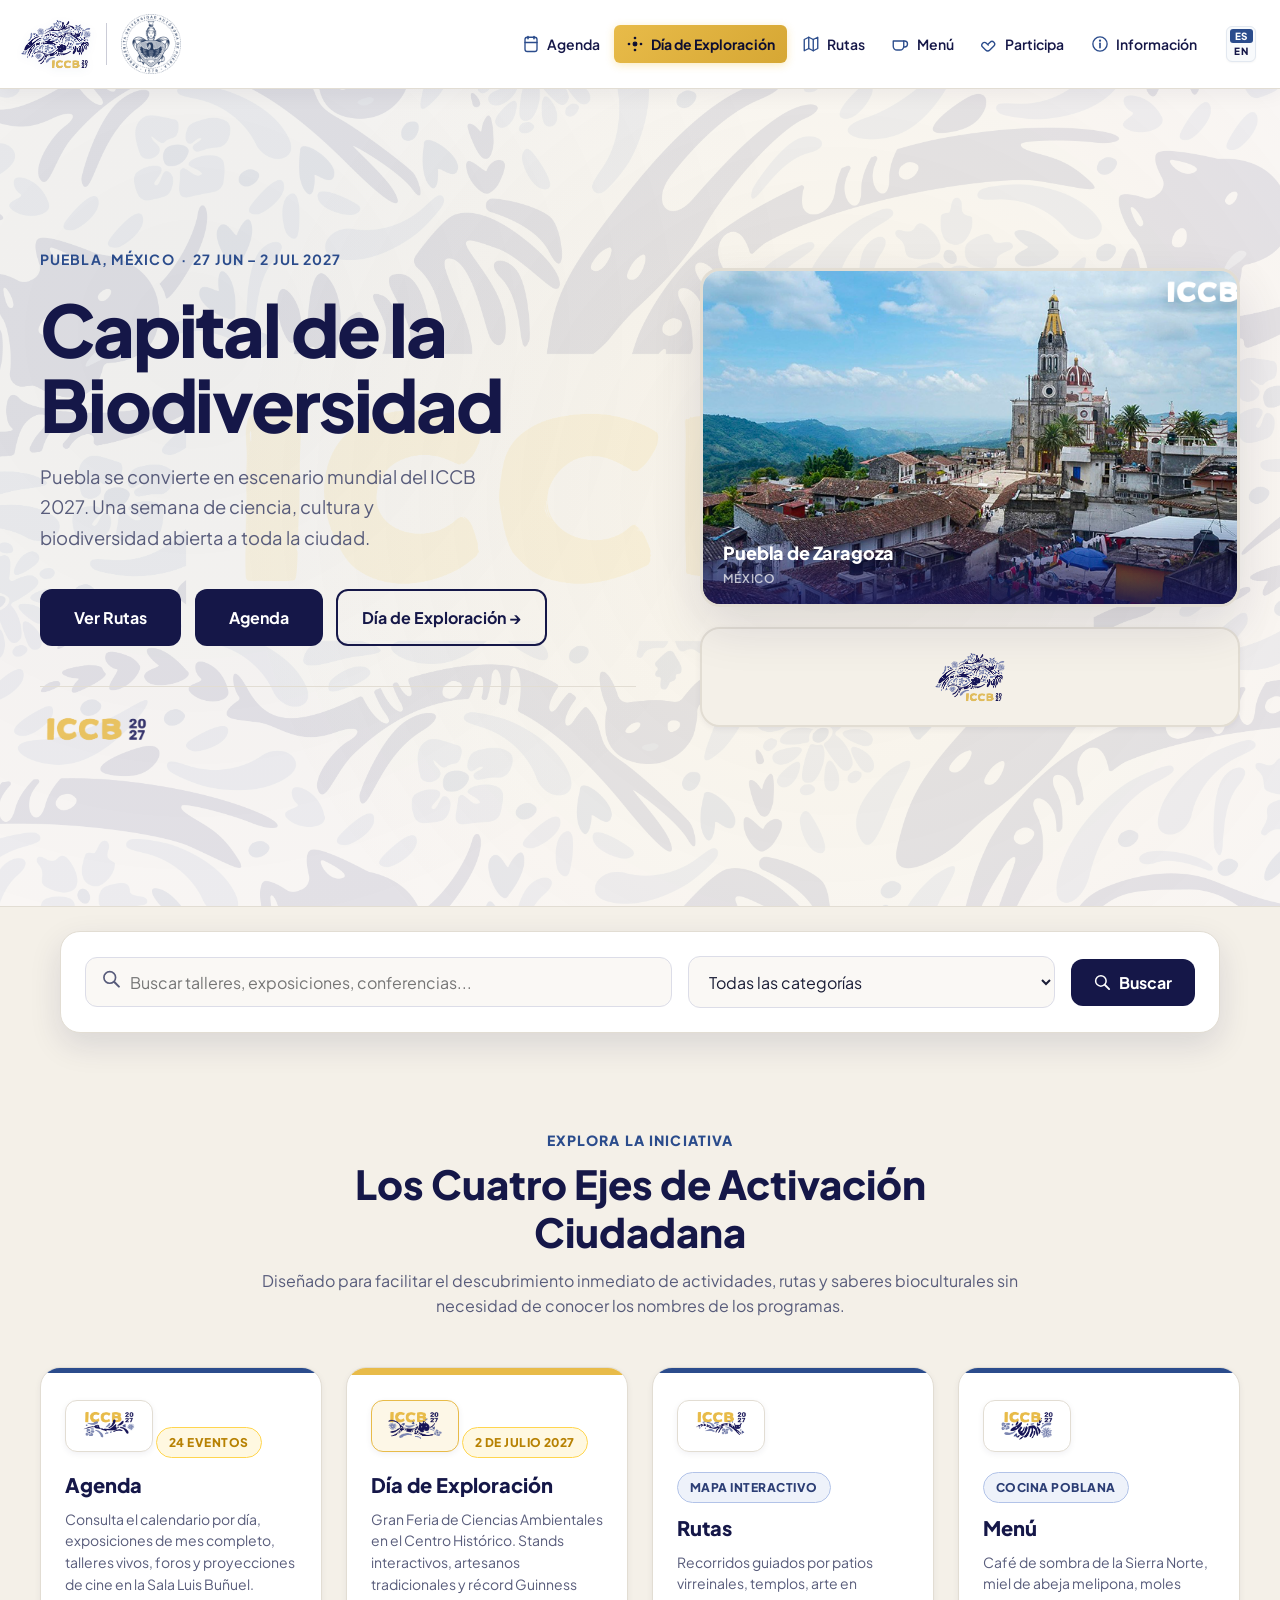
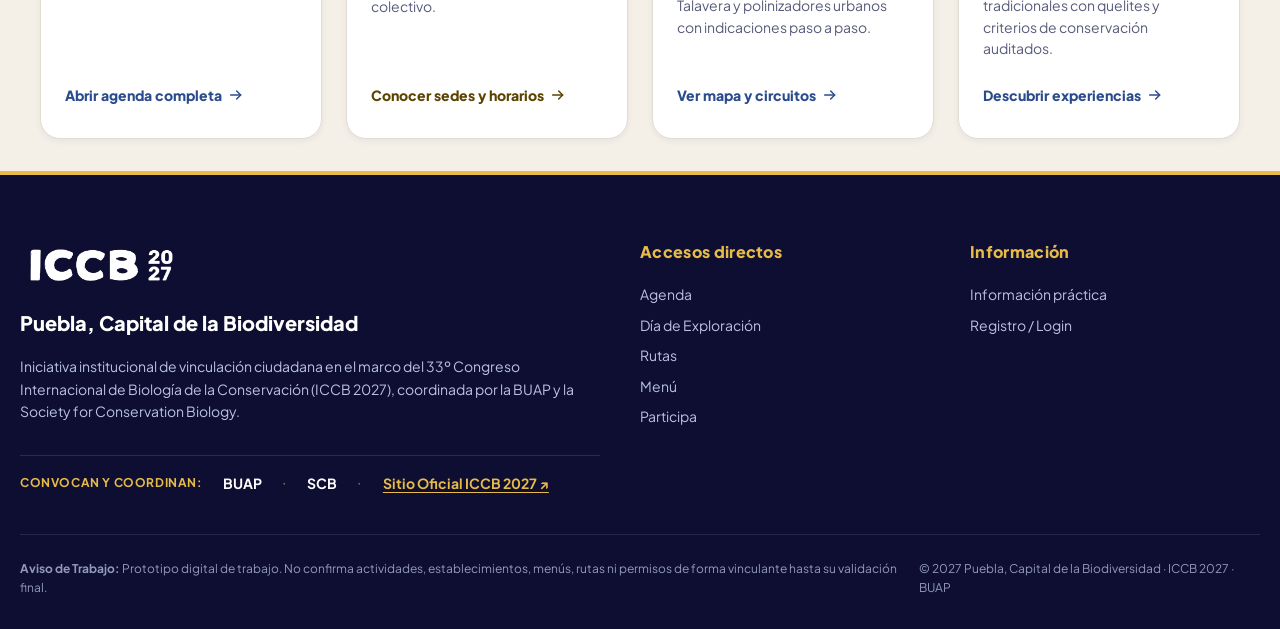
==== index.html @ 5fb337aa "comentarios" ====
<!DOCTYPE html>
<!-- ==============================================================================
     ¡BIENVENIDO A INDEX.HTML! (LA PORTADA DE TU SITIO WEB)
     ==============================================================================
     Esta es la página de inicio, la puerta principal por donde entra la gente.
     Imagina que este archivo es como la fachada y el vestíbulo de un gran museo:
     
     1. <head>: El letrero en la puerta y las llaves de la casa (configuración invisible).
     2. <header>: El mostrador de información arriba con el menú para ir a otras salas.
     3. <main>: La sala de exposiciones principal:
        - Hero Banner: La bienvenida monumental con foto de Puebla.
        - Buscador: Para encontrar conferencias o talleres rápidamente.
        - Los Cuatro Ejes: Cuatro puertas o tarjetas hacia las demás secciones.
     4. <footer>: El sótano con los agradecimientos, patrocinadores y derechos.
     ============================================================================== -->

<!-- lang="es" le avisa a Google y a los navegadores que esta página está en español -->
<html lang="es">

<head>
    <!-- ==========================================================================
         LA CABEZA (<head>): Instrucciones técnicas invisibles para el navegador
         ========================================================================== -->

    <!-- charset="UTF-8": Permite escribir con acentos (á, é, í), la letra 'ñ' y emojis sin errores -->
    <meta charset="UTF-8">

    <!-- viewport: Hace que la página sea "responsive" (se acomode perfecto a pantallas de celular) -->
    <meta name="viewport" content="width=device-width, initial-scale=1.0">

    <!-- <title>: El nombre que aparece en la pestaña superior de tu navegador -->
    <title>Puebla, Capital de la Biodiversidad | ICCB 2027 · BUAP</title>

    <!-- description: El resumen de dos renglones que muestra Google en los resultados de búsqueda -->
    <meta name="description"
        content="Guía pública de actividades, rutas bioculturales y experiencias de biodiversidad en Puebla durante el 33º Congreso Internacional de Biología de la Conservación (ICCB 2027).">

    <!-- Preconexión a Google Fonts para descargar la tipografía bonita "Plus Jakarta Sans" -->
    <link rel="preconnect" href="https://fonts.googleapis.com">
    <link rel="preconnect" href="https://fonts.gstatic.com" crossorigin>
    <link href="https://fonts.googleapis.com/css2?family=Plus+Jakarta+Sans:wght@400;500;600;700;800&display=swap"
        rel="stylesheet">

    <!-- Favicon: El iconito diminuto que sale al lado del título en la pestaña del navegador -->
    <link rel="icon" type="image/png" href="assets/img/Logo Main__Logo Complete.png">

    <!-- Hoja de estilos CSS: Conecta el archivo styles.css que contiene todos los colores y medidas -->
    <link rel="stylesheet" href="assets/css/styles.css">
</head>

<body>

    <!-- skip-link: Enlace invisible para personas con discapacidad visual que usan lectores de pantalla -->
    <a href="#main-content" class="skip-link">Saltar al contenido principal</a>

    <!-- ==========================================================================
         SECCIÓN 1: EL ENCABEZADO (<header>)
         La barra blanca fija superior con los logotipos y el menú de navegación.
         ========================================================================== -->
    <header class="site-header">
        <div class="header-container">

            <!-- Logotipos: Al hacer clic regresas al inicio (index.html) -->
            <a href="index.html" class="brand-wrapper" aria-label="ICCB 2027 Puebla · BUAP">
                <img src="assets/img/Logo Main__Logo Complete.png" alt="ICCB 2027"
                    class="brand-logo-img brand-logo-iccb">
                <span class="brand-divider" aria-hidden="true"></span>
                <img src="assets/img/Logo_BUAP.webp" alt="BUAP" class="brand-logo-img brand-logo-buap">
            </a>

            <!-- Controles para celulares: Selector de idioma y botón de tres rayitas (hamburguesa) -->
            <div class="header-mobile-right">
                <div class="lang-switcher-vertical mobile-header-lang" aria-label="Selector de idioma">
                    <a href="#" class="lang-pill active" lang="es">ES</a>
                    <a href="#" class="lang-pill" lang="en">EN</a>
                </div>
                <button type="button" class="nav-toggle-btn" id="nav-toggle-btn" aria-expanded="false"
                    aria-controls="main-nav" aria-label="Abrir menú">
                    <span></span><span></span><span></span>
                </button>
            </div>

            <!-- Menú de navegación principal con enlaces a cada página del sitio -->
            <nav class="main-nav" id="main-nav" aria-label="Navegación principal">
                <ul class="nav-list">
                    <!-- Cada <li> es un elemento o botón del menú -->
                    <li>
                        <a href="agenda.html" class="nav-link">
                            <svg class="nav-icon" width="18" height="18" viewBox="0 0 24 24" fill="none"
                                stroke="currentColor" stroke-width="1.8" stroke-linecap="round" stroke-linejoin="round">
                                <path d="M4 6a3 3 0 0 1 3-3h10a3 3 0 0 1 3 3v13a3 3 0 0 1-3 3H7a3 3 0 0 1-3-3V6z" />
                                <path d="M4 10h16" />
                                <path d="M8 2v3M16 2v3" stroke-width="2.2" />
                            </svg>
                            <span>Agenda</span>
                        </a>
                    </li>
                    <li>
                        <a href="exploracion.html" class="nav-link highlight">
                            <svg class="nav-icon-gold" width="18" height="18" viewBox="0 0 24 24" fill="none"
                                stroke="currentColor" stroke-width="1.6" stroke-linecap="round" stroke-linejoin="round">
                                <circle cx="12" cy="12" r="2.5" fill="currentColor" />
                                <circle cx="12" cy="4" r="1" fill="currentColor" />
                                <circle cx="20" cy="12" r="1" fill="currentColor" />
                                <circle cx="12" cy="20" r="1" fill="currentColor" />
                                <circle cx="4" cy="12" r="1" fill="currentColor" />
                            </svg>
                            <span>Día de Exploración</span>
                        </a>
                    </li>
                    <li>
                        <a href="rutas.html" class="nav-link">
                            <svg class="nav-icon" width="18" height="18" viewBox="0 0 24 24" fill="none"
                                stroke="currentColor" stroke-width="1.8" stroke-linecap="round" stroke-linejoin="round">
                                <polygon points="3 6 9 3 15 6 21 3 21 18 15 21 9 18 3 21" />
                                <line x1="9" y1="3" x2="9" y2="18" />
                                <line x1="15" y1="6" x2="15" y2="21" />
                            </svg>
                            <span>Rutas</span>
                        </a>
                    </li>
                    <li>
                        <a href="menu.html" class="nav-link">
                            <svg class="nav-icon" width="18" height="18" viewBox="0 0 24 24" fill="none"
                                stroke="currentColor" stroke-width="1.8" stroke-linecap="round" stroke-linejoin="round">
                                <path d="M17 8h1a4 4 0 0 1 0 8h-1" />
                                <path d="M3 8h14v7a5 5 0 0 1-5 5H8a5 5 0 0 1-5-5V8z" />
                            </svg>
                            <span>Menú</span>
                        </a>
                    </li>
                    <li>
                        <a href="participa.html" class="nav-link">
                            <svg class="nav-icon" width="18" height="18" viewBox="0 0 24 24" fill="none"
                                stroke="currentColor" stroke-width="1.8" stroke-linecap="round" stroke-linejoin="round">
                                <path
                                    d="M11 13.5l-2.5-2.5a3.5 3.5 0 0 0-5 5l4 4a4 4 0 0 0 5.6 0l5.4-5.4a3.5 3.5 0 0 0-5-5L11 12" />
                            </svg>
                            <span>Participa</span>
                        </a>
                    </li>
                    <li>
                        <a href="info.html" class="nav-link">
                            <svg class="nav-icon" width="18" height="18" viewBox="0 0 24 24" fill="none"
                                stroke="currentColor" stroke-width="1.8" stroke-linecap="round" stroke-linejoin="round">
                                <circle cx="12" cy="12" r="9.5" />
                                <line x1="12" y1="11" x2="12" y2="17" stroke-width="2.2" />
                                <circle cx="12" cy="7.5" r="1.5" fill="currentColor" stroke="none" />
                            </svg>
                            <span>Información</span>
                        </a>
                    </li>
                </ul>

                <!-- Selector de idioma para computadoras de escritorio -->
                <div class="nav-user-actions">
                    <div class="lang-switcher-vertical desktop-header-lang" aria-label="Selector de idioma">
                        <a href="#" class="lang-pill active" lang="es" title="Español">ES</a>
                        <a href="#" class="lang-pill" lang="en" title="English">EN</a>
                    </div>
                </div>
            </nav>
        </div>
    </header>

    <!-- ==========================================================================
         SECCIÓN 2: EL CONTENIDO PRINCIPAL (<main>)
         Aquí vive todo el contenido exclusivo de la página de inicio.
         ========================================================================== -->
    <main class="site-main" id="main-content">

        <!-- ======================================================================
             A. EL HERO BANNER (La gran portada de bienvenida)
             Dividido en dos grandes columnas:
             - Columna izquierda (.hero-left): Texto, título h1 y botones de llamado a la acción.
             - Columna derecha (.hero-right): Fotografía enmarcada de la ciudad de Puebla.
             ====================================================================== -->
        <section class="hero-section" id="home">
            <!-- Efectos visuales de fondo (textura y resplandor radial suave) -->
            <div class="hero-bg-media" aria-hidden="true">
                <div class="hero-bg-texture"></div>
                <div class="hero-bg-radial"></div>
            </div>

            <div class="hero-inner">
                <!-- COLUMNA IZQUIERDA: Textos y botones -->
                <div class="hero-left">
                    <!-- Pastilla con las fechas del evento -->
                    <div class="hero-date-label">Puebla, México &nbsp;·&nbsp; 27 Jun – 2 Jul 2027</div>

                    <!-- <h1>: El título principal y más importante de todo el sitio web -->
                    <h1 class="hero-title">Capital de la<br>Biodiversidad</h1>

                    <!-- Subtítulo explicativo -->
                    <p class="hero-subtitle">Puebla se convierte en escenario mundial del ICCB 2027. Una semana de
                        ciencia, cultura y biodiversidad abierta a toda la ciudad.</p>

                    <!-- Fila de botones de acción rápida -->
                    <div class="hero-cta-row">
                        <a href="rutas.html" class="hero-btn-primary">Ver Rutas</a>
                        <a href="agenda.html" class="hero-btn-primary">Agenda</a>
                        <a href="exploracion.html" class="hero-btn-secondary">Día de Exploración &rarr;</a>
                    </div>

                    <!-- Tira con el logotipo completo del congreso -->
                    <div class="hero-logos-strip">
                        <img src="assets/img/Logos__Logo Full Color White Background.png" alt="ICCB 2027 Logo"
                            class="hero-strip-logo">
                    </div>
                </div>

                <!-- COLUMNA DERECHA: Marco con la fotografía de Puebla -->
                <div class="hero-right">
                    <div class="hero-photo-frame">
                        <img src="assets/img/website/Main Banner 1.png" alt="Vista de Puebla, México"
                            class="hero-photo">
                        <!-- Pequeña etiqueta sobre la foto -->
                        <div class="hero-photo-label">
                            <span class="hero-photo-city">Puebla de Zaragoza</span>
                            <span class="hero-photo-sub">México</span>
                        </div>
                    </div>
                    <!-- Insignia decorativa con grecas de Talavera -->
                    <div class="hero-pattern-badge">
                        <img src="assets/img/Logo Main__Logo Complete.png" alt="ICCB 2027 Talavera">
                    </div>
                </div>
            </div>
        </section>

        <!-- ======================================================================
             B. BARRA DE BÚSQUEDA RÁPIDA (Search Section)
             Permite escribir una palabra o elegir una categoría para filtrar actividades.
             ====================================================================== -->
        <section class="search-section-wrap">
            <div class="search-agenda-section">
                <!-- <form>: Contenedor de formulario de búsqueda -->
                <form class="search-form-flex" role="search" onsubmit="return false;">

                    <!-- Campo de texto con icono de lupa -->
                    <div class="search-input-wrapper">
                        <span class="search-icon" aria-hidden="true">
                            <svg width="20" height="20" viewBox="0 0 24 24" fill="none" stroke="currentColor"
                                stroke-width="2" stroke-linecap="round" stroke-linejoin="round">
                                <circle cx="10.5" cy="10.5" r="7" />
                                <line x1="16" y1="16" x2="21.5" y2="21.5" stroke-width="2.5" />
                            </svg>
                        </span>
                        <!-- <input type="text">: La cajita donde el usuario escribe lo que busca -->
                        <input type="text" class="search-input"
                            placeholder="Buscar talleres, exposiciones, conferencias...">
                    </div>

                    <!-- Menú desplegable para filtrar por tema (<select>) -->
                    <div>
                        <select class="search-select">
                            <option>Todas las categorías</option>
                            <option>Día de Exploración</option>
                            <option>Rutas Bioculturales</option>
                            <option>Museos y Cultura</option>
                            <option>Ciencia y Conservación</option>
                            <option>Sabores y Gastronomía</option>
                        </select>
                    </div>

                    <!-- Botón para ejecutar la búsqueda -->
                    <div>
                        <button type="submit" class="btn btn-primary" style="width:100%">
                            <svg width="18" height="18" viewBox="0 0 24 24" fill="none" stroke="currentColor"
                                stroke-width="2" stroke-linecap="round" stroke-linejoin="round">
                                <circle cx="10.5" cy="10.5" r="7" />
                                <line x1="16" y1="16" x2="21.5" y2="21.5" stroke-width="2.5" />
                            </svg>
                            <span>Buscar</span>
                        </button>
                    </div>
                </form>
            </div>
        </section>

        <!-- ======================================================================
             C. LOS CUATRO EJES DE LA INICIATIVA (Feature Grid)
             Cuatro tarjetas con animales mascota que llevan a las páginas del sitio:
             1. Colibrí → Agenda (agenda.html)
             2. Jaguar → Día de Exploración (exploracion.html)
             3. Cacomixtle → Rutas Bioculturales (rutas.html)
             4. Armadillo → Menú y Sabores (menu.html)
             ====================================================================== -->
        <section class="feature-grid-section">
            <div class="container">
                <!-- Títulos centrados de la sección -->
                <div class="section-head-center">
                    <span class="section-eyebrow">Explora la Iniciativa</span>
                    <h2 class="section-main-title">Los Cuatro Ejes de Activación Ciudadana</h2>
                    <p class="section-main-desc">Diseñado para facilitar el descubrimiento inmediato de actividades,
                        rutas y saberes bioculturales sin necesidad de conocer los nombres de los programas.</p>
                </div>

                <!-- Cuadrícula con las 4 tarjetas principales -->
                <div class="pillar-cards-grid">

                    <!-- TARJETA 1: AGENDA (Mascota: Colibrí) -->
                    <a href="agenda.html" class="pillar-card">
                        <div>
                            <div class="pillar-icon-box">
                                <img src="assets/img/Logo Animals__Logo_Colibri.png" alt="Colibrí">
                            </div>
                            <span class="badge-status proximamente" style="margin-bottom:0.75rem">
                                <span>24 Eventos</span>
                            </span>
                            <h3 class="pillar-card-title">Agenda</h3>
                            <p class="pillar-card-text">Consulta el calendario por día, exposiciones de mes completo,
                                talleres vivos, foros y proyecciones de cine en la Sala Luis Buñuel.</p>
                        </div>
                        <div class="pillar-card-link">
                            <span>Abrir agenda completa</span>
                            <svg class="card-arrow-icon" width="16" height="16" viewBox="0 0 24 24" fill="none"
                                stroke="currentColor" stroke-width="2.2" stroke-linecap="round" stroke-linejoin="round">
                                <line x1="4" y1="12" x2="19" y2="12" />
                                <polyline points="13 6 19 12 13 18" />
                            </svg>
                        </div>
                    </a>

                    <!-- TARJETA 2: DÍA DE EXPLORACIÓN (Mascota: Jaguar, destacada en dorado) -->
                    <a href="exploracion.html" class="pillar-card highlight-gold">
                        <div>
                            <div class="pillar-icon-box"
                                style="background:var(--color-gold-soft);border-color:var(--color-gold)">
                                <img src="assets/img/Logo Animals__Logo_Jaguar.png" alt="Jaguar">
                            </div>
                            <span class="badge-status proximamente" style="margin-bottom:0.75rem">
                                <span>2 de Julio 2027</span>
                            </span>
                            <h3 class="pillar-card-title">Día de Exploración</h3>
                            <p class="pillar-card-text">Gran Feria de Ciencias Ambientales en el Centro Histórico.
                                Stands interactivos, artesanos tradicionales y récord Guinness colectivo.</p>
                        </div>
                        <div class="pillar-card-link" style="color:var(--color-gold-text)">
                            <span>Conocer sedes y horarios</span>
                            <svg class="card-arrow-icon" width="16" height="16" viewBox="0 0 24 24" fill="none"
                                stroke="currentColor" stroke-width="2.2" stroke-linecap="round" stroke-linejoin="round">
                                <line x1="4" y1="12" x2="19" y2="12" />
                                <polyline points="13 6 19 12 13 18" />
                            </svg>
                        </div>
                    </a>

                    <!-- TARJETA 3: RUTAS (Mascota: Cacomixtle) -->
                    <a href="rutas.html" class="pillar-card">
                        <div>
                            <div class="pillar-icon-box">
                                <img src="assets/img/Logo Animals__Logo_cacomixtle.png" alt="Cacomixtle">
                            </div>
                            <span class="badge-status propuesta" style="margin-bottom:0.75rem">
                                <span>Mapa Interactivo</span>
                            </span>
                            <h3 class="pillar-card-title">Rutas</h3>
                            <p class="pillar-card-text">Recorridos guiados por patios virreinales, templos, arte en
                                Talavera y polinizadores urbanos con indicaciones paso a paso.</p>
                        </div>
                        <div class="pillar-card-link">
                            <span>Ver mapa y circuitos</span>
                            <svg class="card-arrow-icon" width="16" height="16" viewBox="0 0 24 24" fill="none"
                                stroke="currentColor" stroke-width="2.2" stroke-linecap="round" stroke-linejoin="round">
                                <line x1="4" y1="12" x2="19" y2="12" />
                                <polyline points="13 6 19 12 13 18" />
                            </svg>
                        </div>
                    </a>

                    <!-- TARJETA 4: MENÚ (Mascota: Armadillo) -->
                    <a href="menu.html" class="pillar-card">
                        <div>
                            <div class="pillar-icon-box">
                                <img src="assets/img/Logo Animals__Logo_Armadilo.png" alt="Armadillo">
                            </div>
                            <span class="badge-status propuesta" style="margin-bottom:0.75rem">
                                <span>Cocina Poblana</span>
                            </span>
                            <h3 class="pillar-card-title">Menú</h3>
                            <p class="pillar-card-text">Café de sombra de la Sierra Norte, miel de abeja melipona, moles
                                tradicionales con quelites y criterios de conservación auditados.</p>
                        </div>
                        <div class="pillar-card-link">
                            <span>Descubrir experiencias</span>
                            <svg class="card-arrow-icon" width="16" height="16" viewBox="0 0 24 24" fill="none"
                                stroke="currentColor" stroke-width="2.2" stroke-linecap="round" stroke-linejoin="round">
                                <line x1="4" y1="12" x2="19" y2="12" />
                                <polyline points="13 6 19 12 13 18" />
                            </svg>
                        </div>
                    </a>

                </div>
            </div>
        </section>
    </main>

    <!-- ==========================================================================
         SECCIÓN 3: EL PIE DE PÁGINA (<footer>)
         La parte de hasta abajo de la pantalla con los datos institucionales.
         ========================================================================== -->
    <footer class="site-footer">
        <div class="footer-container">

            <!-- Columna izquierda: Logotipo blanco, descripción y organizadores -->
            <div class="footer-brand">
                <img src="assets/img/Logo_White_Transparent.png" alt="ICCB 2027 Puebla" class="footer-logo">
                <h3 style="color:#fff;font-size:1.25rem;font-weight:800">Puebla, Capital de la Biodiversidad</h3>
                <p style="color:#BAC2E0;font-size:var(--font-sm)">Iniciativa institucional de vinculación ciudadana en
                    el marco del 33º Congreso Internacional de Biología de la Conservación (ICCB 2027), coordinada por
                    la BUAP y la Society for Conservation Biology.</p>
                <div class="footer-sponsors-strip">
                    <span>Convocan y Coordinan:</span>
                    <strong style="color:#fff">BUAP</strong><span style="opacity:0.5">·</span>
                    <strong style="color:#fff">SCB</strong><span style="opacity:0.5">·</span>
                    <a href="https://conbio.org/mini-sites/iccb-2027/" target="_blank" rel="noopener noreferrer"
                        style="color:var(--color-gold);font-weight:700;text-decoration:underline">Sitio Oficial ICCB
                        2027 ↗</a>
                </div>
            </div>

            <!-- Columna central: Accesos directos a las páginas del sitio -->
            <div class="footer-links-col">
                <h4>Accesos directos</h4>
                <ul class="footer-nav">
                    <li><a href="agenda.html">Agenda</a></li>
                    <li><a href="exploracion.html">Día de Exploración</a></li>
                    <li><a href="rutas.html">Rutas</a></li>
                    <li><a href="menu.html">Menú</a></li>
                    <li><a href="participa.html">Participa</a></li>
                </ul>
            </div>

            <!-- Columna derecha: Enlaces de ayuda y registro -->
            <div class="footer-links-col">
                <h4>Información</h4>
                <ul class="footer-nav">
                    <li><a href="info.html">Información práctica</a></li>
                    <li><a href="participa.html#participa-form">Registro / Login</a></li>
                </ul>
            </div>
        </div>

        <!-- Barra final inferior con aviso de prototipo y copyright -->
        <div class="footer-bottom">
            <div>
                <p><strong>Aviso de Trabajo:</strong> Prototipo digital de trabajo. No confirma actividades,
                    establecimientos, menús, rutas ni permisos de forma vinculante hasta su validación final.</p>
            </div>
            <div>
                <p>© 2027 Puebla, Capital de la Biodiversidad · ICCB 2027 · BUAP</p>
            </div>
        </div>
    </footer>

    <!-- ==========================================================================
         SECCIÓN 4: LOS SCRIPTS (JAVASCRIPT)
         main.js contiene la lógica del menú desplegable para celulares
         ========================================================================== -->
    <script src="assets/js/main.js"></script>
</body>

</html>
---- assets/css/styles.css ----
/* ==============================================================================
   ¡BIENVENIDO AL ARCHIVO STYLES.CSS! (EL ARMARIO Y PINTURA DE TU PÁGINA)
   ==============================================================================
   Si HTML es el esqueleto de tu sitio, CSS es la piel, el maquillaje y la ropa.
   En CSS siempre se sigue esta regla mágica:
   
   ¿A quién quiero vestir? {
       ¿Qué prenda o pintura le pongo?: ¿De qué color o tamaño?;
   }
   
   Ejemplo:
   h1 {
       color: red;  <-- "Al título h1 píntalo de rojo"
   }
   ============================================================================== */

/* ==============================================================================
   1. :root — LA CAJA DE PINTURAS Y MEDIDAS (VARIABLES)
   Imagina que :root es una paleta de pintor donde guardamos colores y tamaños
   con un nombre fácil. Si un día queremos cambiar el color azul de toda la web,
   solo cambiamos una línea aquí y ¡pum!, se actualiza en todas partes.
   ============================================================================== */
:root {
    /* --- COLORES CREMA Y TIERRA (FONDOS Y BORDES SUAVES) --- */
    --color-cream: #F4F0E8;          /* Crema base de fondo para toda la página */
    --color-cream-light: #FAF8F5;    /* Crema casi blanco para fondos de tarjetas y botones */
    --color-cream-card: #EFEBE4;     /* Crema un poquito más oscuro para el interior de las tarjetas */
    --color-cream-border: #E2DDD3;   /* Color para los bordes delgados de las cajas */

    /* --- COLORES AZUL MARINO Y TALAVERA (INSTITUCIONALES BUAP / ICCB) --- */
    --color-navy: #151748;           /* Azul marino clásico para títulos y textos importantes */
    --color-navy-deep: #0D0E31;      /* Azul noche muy oscuro para fondos profundos */
    --color-navy-card: #141646;      /* Azul para tarjetas oscuras */
    --color-navy-light: #232668;     /* Azul marino iluminado */
    --color-talavera-blue: #2B4C8C;  /* Azul Talavera tradicional para enlaces y acentos */
    --color-talavera-hover: #1F3868; /* Azul Talavera más oscuro cuando pasas el ratón por encima */
    --color-soft-blue: #8FAAD0;      /* Azul pastel suave para iconos y detalles */
    --color-soft-blue-light: #EBF1F9;/* Azul cielo muy clarito para fondos de pestañas */

    /* --- TONOS DORADOS Y MIEL (ACENTOS DECORATIVOS DE PRESTIGIO) --- */
    --color-gold: #E8BB49;           /* Dorado brillante para botones estelares y bordes */
    --color-gold-hover: #D6A734;     /* Dorado oscuro al pasar el ratón */
    --color-gold-soft: #FDF7E7;      /* Dorado muy pálido para cajas de iconos */
    --color-gold-text: #5C4300;      /* Dorado/café oscuro para que los textos dorados se lean bien */

    /* --- TONOS LAVANDA Y TEXTOS --- */
    --color-lavender: #7B86B8;       /* Lavanda suave para iconos y detalles secundarios */
    --color-lavender-soft: #ECEEF6;  /* Lavanda casi blanco para fondos */
    --color-text-main: #1A1D36;      /* Color negro-azulado principal para leer textos cómodamente */
    --color-text-muted: #585C7B;     /* Color grisáceo para subtítulos o fechas secundarias */
    --color-text-light: #FFFFFF;     /* Color blanco puro para textos sobre fondos oscuros */
    --color-surface: #FFFFFF;        /* Color blanco para el papel o fondo de las tarjetas */
    --color-border: #DCDDE8;         /* Gris suave para líneas divisorias */

    /* --- COLORES DE ESTADO (SEMÁFORO DE ACTIVIDADES) --- */
    --status-confirmed-bg: #E8F5E9;    /* Verde claro: Fondo de actividad "Confirmada" */
    --status-confirmed-text: #1B5E20;  /* Verde oscuro: Letra de actividad "Confirmada" */
    --status-confirmed-border: #81C784;/* Verde medio: Borde de actividad "Confirmada" */

    --status-upcoming-bg: #FFF8E1;     /* Amarillo claro: Fondo de "Próximamente" */
    --status-upcoming-text: #B78103;   /* Mostaza oscuro: Letra de "Próximamente" */
    --status-upcoming-border: #FFD54F; /* Amarillo medio: Borde de "Próximamente" */

    --status-proposal-bg: #EEF2FA;     /* Azul/Gris claro: Fondo de "Propuesta" */
    --status-proposal-text: #2C3E75;   /* Azul pizarra: Letra de "Propuesta" */
    --status-proposal-border: #B2C3E8; /* Azul claro: Borde de "Propuesta" */

    /* --- TIPOGRAFÍA (LETRAS) --- */
    /* Lista de fuentes: si la computadora no tiene la primera, intenta con la segunda y así sucesivamente */
    --font-sans: 'Plus Jakarta Sans', 'Avenir Next', -apple-system, BlinkMacSystemFont, "Segoe UI", Roboto, sans-serif;
    --font-scale: 1;                 /* Factor para multiplicar el tamaño de las letras */
    --font-xs: calc(0.75rem * var(--font-scale));   /* 12px: Letra muy chiquita (pastillas, notas) */
    --font-sm: calc(0.875rem * var(--font-scale));  /* 14px: Letra pequeña (subtítulos, menús) */
    --font-base: calc(1rem * var(--font-scale));    /* 16px: Letra normal de lectura en párrafos */
    --font-md: calc(1.125rem * var(--font-scale));  /* 18px: Letra mediana para títulos pequeños */
    --font-lg: calc(1.25rem * var(--font-scale));   /* 20px: Letra grande para encabezados */
    --font-xl: calc(1.5rem * var(--font-scale));    /* 24px: Letra extragrande para títulos */

    /* --- BORDES REDONDEADOS (BORDER RADIUS) --- */
    --radius-sm: 6px;                /* Esquinas ligeramente suavizadas (botones pequeños) */
    --radius-md: 12px;               /* Esquinas medianas (tarjetas, ventanas de diálogo) */
    --radius-lg: 20px;               /* Esquinas muy curvas y modernas (contenedores grandes) */
    --radius-pill: 9999px;           /* Forma de pastilla o cápsula totalmente redonda a los lados */

    /* --- SOMBRAS (BOX SHADOW) --- */
    /* Dan la sensación de que las tarjetas flotan como papel encima de una mesa */
    --shadow-sm: 0 2px 6px rgba(21, 23, 72, 0.06);     /* Sombra diminuta y sutil */
    --shadow-md: 0 6px 18px rgba(21, 23, 72, 0.08);    /* Sombra mediana */
    --shadow-lg: 0 12px 32px rgba(21, 23, 72, 0.12);   /* Sombra fuerte para elementos destacados */
    --shadow-hover: 0 16px 36px rgba(21, 23, 72, 0.16);/* Sombra al pasar el ratón (efecto de elevarse) */

    /* --- VELOCIDAD DE ANIMACIONES (TRANSITIONS) --- */
    --transition-fast: 0.18s ease;                      /* Cambios rápidos (ej. color al pasar el cursor) */
    --transition-normal: 0.28s cubic-bezier(0.16, 1, 0.3, 1); /* Movimientos suaves y elegantes */
}

/* ==============================================================================
   2. REINICIO UNIVERSAL (RESET DE ESPACIOS)
   El asterisco (*) significa "¡Para TODO el mundo en la página!".
   Por defecto, los navegadores le ponen márgenes raros a todo; esto lo limpia a cero.
   ============================================================================== */
*,
*::before,
*::after {
    /* box-sizing: border-box: Si una caja mide 100px de ancho y le pones borde de 5px,
       sigue midiendo 100px exactos en total. ¡Evita que las cosas se descuadren! */
    box-sizing: border-box;
    margin: 0;   /* Quita el margen exterior no deseado */
    padding: 0;  /* Quita el relleno interior no deseado */
}

/* La página completa (la ventana del navegador) */
html {
    font-size: 100%;           /* 100% equivale al tamaño estándar de 16 píxeles */
    scroll-behavior: smooth;   /* Hace que cuando toques un enlace, baje suavemente sin saltar de golpe */
}

/* El cuerpo entero de la página */
body {
    font-family: var(--font-sans);      /* Usa nuestra tipografía bonita guardada arriba */
    font-size: var(--font-base);        /* Letra de tamaño normal (16px) */
    line-height: 1.6;                   /* Espacio entre renglones para no cansar la vista */
    color: var(--color-text-main);      /* Color oscuro de lectura */
    background: var(--color-cream);     /* Fondo color crema suave de toda la página */
    display: flex;                      /* Activa el acomodador flexible (Flexbox) */
    flex-direction: column;             /* Acomoda los elementos en fila vertical (hacia abajo) */
    min-height: 100vh;                  /* Ocupa al menos el 100% de la altura de la pantalla (evita que el footer suba al centro) */
}

/* Reglas generales para todos los enlaces <a> */
a {
    color: var(--color-talavera-blue);  /* Azul Talavera tradicional */
    text-decoration: underline;         /* Línea subrayada */
    text-decoration-thickness: 1px;     /* Grosor de la línea delgada */
    text-underline-offset: 3px;         /* Separa la línea 3 píxeles abajo de las letras */
    transition: color var(--transition-fast); /* Cambia de color suavemente al pasar el ratón */
}

/* Cuando el usuario pasa el ratón por encima del enlace (hover) */
a:hover {
    color: var(--color-navy);           /* Se vuelve azul marino más oscuro */
}

/* Reglas para todas las fotos e imágenes <img> */
img {
    max-width: 100%;    /* Nunca se saldrá del tamaño de su contenedor (evita que se desborde la pantalla) */
    height: auto;       /* Conserva su proporción natural para no verse aplastada o estirada */
    display: block;     /* Elimina el espacio fantasma que HTML pone debajo de las imágenes en línea */
}

/* Accesibilidad con teclado: Cuando te mueves con la tecla TAB */
:focus-visible {
    outline: 3px solid var(--color-gold); /* Marco dorado visible para saber dónde está el cursor */
    outline-offset: 3px;                  /* Despega el marco 3px de la orilla */
    border-radius: var(--radius-sm);      /* Redondea las esquinas del marco dorado */
}

/* La caja contenedora central (.container) */
.container {
    max-width: 1240px;    /* Ancho máximo: en pantallas gigantes no deja que el texto se estire infinito */
    margin: 0 auto;       /* "auto" a los lados centra la caja automáticamente en medio de la pantalla */
    padding: 0 1.25rem;   /* Espacio de colchón a izquierda y derecha para no chocar con el borde del celular */
}

        /* ======================================================================
           3. ICONOS VECTORIALES (SVG)
           Alinea los iconitos al lado de los textos para que no bailen chuecos.
           ====================================================================== */
        .talavera-icon,
        .nav-icon,
        .nav-icon-gold {
            display: inline-block; /* Se comporta como letra y como caja al mismo tiempo */
            vertical-align: middle;/* Centra el icono a la altura media del renglón de texto */
            flex-shrink: 0;        /* Si no hay espacio, NUNCA permitas que el icono se aplaste */
        }

        /* Icono normal del menú (azul) */
        .nav-icon {
            color: var(--color-talavera-blue);
            transition: transform var(--transition-fast), color var(--transition-fast);
        }

        /* Cuando pasas el ratón o la página está activa, el icono sube 1px y cambia a azul marino */
        .nav-link:hover .nav-icon,
        .nav-link.active .nav-icon {
            color: var(--color-navy);
            transform: translateY(-1px); /* Da un efecto sutil de brinquito hacia arriba */
        }

        /* Icono especial dorado para el Día de Exploración */
        .nav-icon-gold {
            color: var(--color-navy-deep);
        }

        /* Flechita (→) que aparece al final de las tarjetas */
        .card-arrow-icon {
            transition: transform var(--transition-fast);
        }

        /* Al pasar el ratón sobre la tarjeta, la flecha se desliza 4px a la derecha */
        .pillar-card:hover .card-arrow-icon,
        .audience-card:hover .card-arrow-icon {
            transform: translateX(4px);
        }

        /* Botón de accesibilidad: escondido 999 píxeles arriba de la pantalla.
           Solo aparece si una persona ciega navega usando el teclado. */
        .skip-link {
            position: absolute;             /* Se posiciona libremente sin empujar otros elementos */
            top: -999px;                    /* Lo saca de la vista de la pantalla */
            left: 1rem;
            background: var(--color-gold);  /* Fondo dorado muy visible */
            color: var(--color-navy-deep);
            padding: 0.75rem 1.25rem;       /* Relleno cómodo de presionar */
            font-weight: 700;
            z-index: 9999;                  /* Se coloca encima de cualquier cosa en la web */
            border-radius: var(--radius-sm);
            text-decoration: none;
            box-shadow: var(--shadow-lg);
        }

        /* Cuando el usuario presiona TAB y cae en el skip-link, baja a la vista */
        .skip-link:focus {
            top: 1rem;
        }

        /* ======================================================================
           4. SELECTOR DE IDIOMA (ES / EN)
           Cajita vertical con las pastillitas para cambiar de Español a Inglés.
           ====================================================================== */
        .lang-switcher-vertical {
            display: inline-flex;
            flex-direction: column;         /* Pone ES arriba y EN abajo */
            align-items: center;            /* Centra horizontalmente */
            justify-content: center;        /* Centra verticalmente */
            background: #F8FAFC;            /* Fondo grisáceo muy tenue */
            border: 1px solid #E2E8F0;      /* Borde fino */
            border-radius: var(--radius-sm);
            padding: 2px;
            gap: 1px;                       /* 1px de separación entre ES y EN */
            box-shadow: 0 1px 2px rgba(0, 0, 0, 0.04);
            flex-shrink: 0;
        }

        /* Cada pastillita individual (ES o EN) */
        .lang-switcher-vertical .lang-pill {
            display: block;
            padding: 2px 5px;               /* Relleno compacto */
            border-radius: 3px;
            color: var(--color-navy);
            text-decoration: none;          /* Sin subrayado */
            font-weight: 800;               /* Letra gruesa y legible */
            font-size: 0.62rem;             /* Tamaño miniatura de 10px */
            letter-spacing: 0.03em;
            line-height: 1.1;
            text-align: center;
            transition: all var(--transition-fast);
        }

        /* Al pasar el ratón por el idioma */
        .lang-switcher-vertical .lang-pill:hover {
            color: var(--color-talavera-blue);
            background: rgba(26, 54, 93, 0.08);
        }

        /* El idioma seleccionado actualmente (activo) */
        .lang-switcher-vertical .lang-pill.active {
            background-color: var(--color-talavera-blue); /* Fondo azul Talavera */
            color: #fff;                                  /* Letras blancas */
        }

        /* Contenedor del selector de idioma + botón hamburguesa en celulares */
        .header-mobile-right {
            display: flex;
            align-items: center;
            gap: 0.65rem;                   /* Separación entre idioma y botón de rayitas */
        }

        /* En pantallas grandes (computadoras mayores a 992px): esconder este bloque móvil */
        @media(min-width:992px) {
            .header-mobile-right {
                display: none !important;
            }
        }

        /* En pantallas chicas (celulares menores a 991px): esconder el selector de escritorio */
        @media(max-width:991px) {
            .desktop-header-lang {
                display: none !important;
            }
        }

        /* ======================================================================
           5. LA BARRA SUPERIOR FIJA (.site-header)
           Se queda pegada arriba mientras haces scroll (position: sticky).
           ====================================================================== */
        .site-header {
            background: #fff;               /* Fondo blanco limpio */
            position: sticky;               /* Se pega al techo cuando bajas la página */
            top: 0;                         /* La distancia al techo es cero */
            z-index: 1000;                  /* Muy alto para flotar sobre fotos y mapas */
            box-shadow: 0 4px 20px rgba(21, 23, 72, 0.06); /* Sombra elegante */
            border-bottom: 1px solid var(--color-cream-border); /* Borde sutil inferior */
        }

        /* Caja interior que limita el ancho del header */
        .header-container {
            max-width: 1440px;              /* Ancho máximo en monitores gigantes */
            margin: 0 auto;                 /* Centrado horizontal */
            padding: 0.5rem 1.5rem 0.5rem 1.25rem;
            display: flex;                  /* Flexbox: Logos a la izquierda, menú a la derecha */
            align-items: center;            /* Centrados verticalmente */
            justify-content: space-between; /* Empuja los logos a un extremo y el menú al otro */
            gap: 1.25rem;
            min-height: 82px;               /* Altura fija suficiente para los logos */
        }

        /* Envoltorio de los dos logotipos (ICCB + BUAP) */
        .brand-wrapper {
            display: inline-flex;
            align-items: center;
            gap: 0.85rem;                   /* Separación entre los dos logos */
            text-decoration: none;
            flex-shrink: 0;                 /* No permite que los logos se encojan */
            transition: opacity var(--transition-fast);
        }

        .brand-wrapper:hover {
            opacity: 0.92;                  /* Se aclara ligeramente al pasar el cursor */
        }

        /* Propiedades de las fotos de los logos */
        .brand-logo-img {
            width: auto;
            object-fit: contain;            /* No deforma la imagen */
            display: block;
        }

        /* Logo de ICCB 2027 */
        .brand-logo-iccb {
            height: 72px;
            max-width: 160px;
            filter: drop-shadow(0 2px 4px rgba(26, 54, 93, 0.08)); /* Sombrita al logo */
        }

        /* Logo de la BUAP */
        .brand-logo-buap {
            height: 60px;
            max-width: 60px;
        }

        /* Palito o línea vertical que divide ambos logos */
        .brand-divider {
            width: 1.5px;                   /* Grosor del palito */
            height: 42px;                   /* Altura del palito */
            background: var(--color-navy);  /* Color azul marino */
            opacity: 0.22;                  /* Casi transparente para ser discreto */
            flex-shrink: 0;
        }

        /* Botón de 3 rayitas para celulares (Menú hamburguesa) */
        .nav-toggle-btn {
            display: inline-flex;
            flex-direction: column;         /* Pone las 3 rayitas una sobre otra */
            justify-content: center;
            align-items: center;
            gap: 5px;                       /* Espacio entre cada una de las 3 rayitas */
            width: 44px;                    /* Tamaño táctil ideal para el dedo (44x44px) */
            height: 44px;
            background: var(--color-cream-light);
            border: 1px solid var(--color-border);
            border-radius: var(--radius-sm);
            cursor: pointer;                /* Cambia el cursor a manita de clic */
        }

        /* Cada una de las 3 rayitas del botón hamburguesa */
        .nav-toggle-btn span {
            display: block;
            width: 22px;                    /* Ancho de la rayita */
            height: 2.5px;                  /* Grosor de la rayita */
            background: var(--color-navy);  /* Color azul */
            border-radius: 2px;
            transition: all var(--transition-fast);
        }

        /* ======================================================================
           6. MENÚ DE NAVEGACIÓN (.main-nav)
           En celulares viene escondido (display: none).
           Al hacer clic en el botón, JavaScript le añade "is-open" (display: block).
           ====================================================================== */
        .main-nav {
            display: none;                  /* Escondido por defecto en celulares */
            width: 100%;
        }

        /* Cuando el menú se abre en celular */
        .main-nav.is-open {
            display: block;                 /* Se hace visible */
            padding-top: 1rem;
            border-top: 1px solid var(--color-cream-border);
        }

        /* Lista de enlaces (<ul>) */
        .nav-list {
            list-style: none;               /* Quita los puntos negros o viñetas de la lista */
            display: flex;
            flex-direction: column;         /* En celular van en columna hacia abajo */
            gap: 0.35rem;                   /* Separación entre cada enlace */
            margin: 0;
            padding: 0;
        }

        /* Cada botón de enlace (.nav-link) */
        .nav-link {
            display: flex;
            align-items: center;
            gap: 0.45rem;                   /* Separación entre el icono y el texto */
            padding: 0.5rem 0.75rem;        /* Relleno cómodo alrededor */
            color: var(--color-navy);
            text-decoration: none;          /* Sin subrayado */
            font-weight: 600;               /* Letra semigruesa */
            font-size: var(--font-sm);      /* Tamaño de letra pequeño (14px) */
            border-radius: var(--radius-sm);/* Esquinas suaves */
            white-space: nowrap;            /* No rompe el texto en dos renglones */
            transition: all var(--transition-fast);
        }

        /* Al pasar el ratón o cuando estás en esa página (active) */
        .nav-link:hover,
        .nav-link.active {
            background: var(--color-soft-blue-light); /* Fondo azul pastel muy suave */
            color: var(--color-talavera-blue);        /* Letra azul Talavera */
        }

        /* Enlace especial destacado en color oro ("Día de Exploración") */
        .nav-link.highlight {
            background: linear-gradient(135deg, var(--color-gold), var(--color-gold-hover));
            color: var(--color-navy-deep);
            font-weight: 700;
            box-shadow: 0 2px 8px rgba(242, 184, 36, 0.3); /* Resplandor dorado */
        }

        .nav-link.highlight:hover {
            transform: translateY(-1px);    /* Se eleva un poquito */
            box-shadow: 0 4px 12px rgba(242, 184, 36, 0.4);
        }

        /* Acciones de usuario en el menú */
        .nav-user-actions {
            margin-top: 0.75rem;
            padding-top: 0.75rem;
            border-top: 1px solid var(--color-border);
            display: flex;
            flex-direction: column;
            gap: 0.5rem;
        }

        /* ======================================================================
           7. MEDIA QUERY: MODO COMPUTADORA (Pantallas de 992px en adelante)
           Aquí cambiamos el comportamiento para que el menú no sea vertical
           ni tenga botón de hamburguesa, sino una barra horizontal elegante.
           ====================================================================== */
        @media(min-width:992px) {
            /* Esconde el botón de tres rayitas porque ya no se necesita */
            .nav-toggle-btn {
                display: none;
            }

            /* Muestra el menú siempre visible, alineado horizontalmente a la derecha */
            .main-nav,
            .main-nav.is-open {
                display: flex;
                align-items: center;
                justify-content: flex-end;
                width: auto;
                padding-top: 0;
                border-top: none;
                gap: 0.75rem;
                flex-shrink: 0;
            }

            /* Los botones se forman en fila horizontal (row) en vez de columna */
            .nav-list {
                flex-direction: row;
                align-items: center;
                gap: 0.15rem;
            }

            .nav-user-actions {
                margin-top: 0;
                padding-top: 0;
                border-top: none;
                flex-direction: row;
                align-items: center;
                margin-left: 0.35rem;
            }
        }

        @media(min-width:992px) and (max-width:1240px) {
            .header-container {
                padding: 0.35rem 1rem 0.5rem 0.75rem;
                gap: 0.5rem
            }

            .brand-logo-iccb {
                height: 58px
            }

            .brand-logo-buap {
                height: 50px;
                max-width: 50px
            }

            .brand-divider {
                height: 32px;
                margin: 0 0.15rem
            }

            .nav-link {
                padding: 0.4rem 0.5rem;
                font-size: 0.82rem;
                gap: 0.3rem
            }

            .btn-sm {
                padding: 0.35rem 0.65rem;
                font-size: 0.78rem
            }
        }

        @media(max-width:991px) {
            .header-container {
                padding: 0.5rem 1rem;
                min-height: 68px
            }

            .brand-logo-iccb {
                height: 52px
            }

            .brand-logo-buap {
                height: 44px;
                max-width: 44px
            }

            .brand-divider {
                height: 28px;
                margin: 0 0.25rem
            }
        }

        /* ======================================================================
           8. LA PORTADA PRINCIPAL (.hero-section)
           La bienvenida de pantalla completa con foto y títulos.
           ====================================================================== */
        .hero-section {
            min-height: calc(100vh - 82px); /* Altura: toda la pantalla menos los 82px del header */
            display: flex;                  /* Flexbox para centrar verticalmente */
            align-items: center;            /* Centrado vertical */
            position: relative;             /* Permite acomodar capas de texturas adentro */
            background: var(--color-cream-light); /* Fondo crema suave */
            border-bottom: 1px solid var(--color-cream-border); /* Línea divisoria abajo */
            overflow: hidden;               /* Corta cualquier adorno que se salga de los bordes */
        }

        /* Capa contenedora de texturas y degradados de fondo */
        .hero-bg-media {
            position: absolute;             /* Ocupa todo el fondo sin estorbar a los textos */
            inset: 0;                       /* Atajo para: top:0, left:0, right:0, bottom:0 */
            overflow: hidden;
            pointer-events: none;           /* Los clics traspasan esta capa como si fuera aire */
            z-index: 0;                     /* Está al fondo de todo */
        }

        /* Textura geométrica con el patrón de Talavera */
        .hero-bg-texture {
            position: absolute;
            inset: 0;
            background-image: url('../img/Logo Main__Logo TExture Light.png');
            background-size: cover;          /* Llena todo el espacio sin deformarse */
            background-position: center;     /* Centra la textura */
            background-repeat: no-repeat;
            opacity: 0.10;                   /* Muy transparente (10%) para ser elegante */
            mix-blend-mode: multiply;        /* Se funde con el color crema de fondo */
            z-index: 1;
        }

        /* Resplandores de luz dorada y azul en las esquinas */
        .hero-bg-radial {
            position: absolute;
            inset: 0;
            background: radial-gradient(circle at 65% 50%, rgba(232, 187, 73, 0.08) 0%, rgba(250, 248, 245, 0) 65%),
                        radial-gradient(circle at 15% 30%, rgba(26, 54, 93, 0.05) 0%, rgba(250, 248, 245, 0) 50%);
            pointer-events: none;
            z-index: 3;
        }

        /* Caja interior del Hero que divide en 2 columnas */
        .hero-inner {
            position: relative;
            z-index: 2;                     /* Se pone por encima de las texturas de fondo */
            width: 100%;
            max-width: 1380px;              /* Ancho máximo cómodo para la vista */
            margin: 0 auto;                 /* Centrado horizontal */
            padding: 3.5rem 2rem;
            display: grid;                  /* Cuadrícula CSS Grid */
            grid-template-columns: 1fr;     /* En celular: 1 sola columna hacia abajo */
            gap: 3rem;                      /* 3rem de espacio entre textos y foto */
            align-items: center;            /* Alineados al centro verticalmente */
        }

        /* En computadoras (900px o más): dividir en 2 columnas una al lado de la otra */
        @media(min-width:900px) {
            .hero-inner {
                grid-template-columns: 1.05fr 0.95fr; /* Columna izquierda un poco más ancha que la derecha */
                gap: 4rem;
                padding: 4rem 2.5rem;
            }
        }

        /* Columna izquierda del Hero: textos y botones */
        .hero-left {
            display: flex;
            flex-direction: column;         /* Elementos apilados verticalmente */
        }

        /* Pastillita con las fechas del evento ("Puebla, México · 27 Jun...") */
        .hero-date-label {
            font-size: var(--font-sm);      /* Tamaño de letra pequeño (14px) */
            font-weight: 700;               /* Letra negrita */
            color: var(--color-talavera-blue);
            text-transform: uppercase;      /* Convierte automáticamente todo a MAYÚSCULAS */
            letter-spacing: 0.08em;         /* Separa ligeramente las letras entre sí */
            margin-bottom: 1.25rem;         /* Espacio de separación hacia el título */
        }

        /* El gran título h1 ("Capital de la Biodiversidad") */
        .hero-title {
            /* clamp(mínimo, ideal, máximo): Hace que el título crezca según la pantalla 
               (mínimo 44px en celulares y hasta 72px en pantallas enormes) */
            font-size: clamp(2.75rem, 6vw, 4.5rem);
            font-weight: 800;               /* Letra extra negrita */
            line-height: 1.05;              /* Renglones muy juntitos para dar fuerza e impacto */
            letter-spacing: -0.03em;        /* Letras un poquito más juntas entre sí */
            color: var(--color-navy);       /* Color azul marino institucional */
            margin-bottom: 1.25rem;         /* Espacio abajo antes del subtítulo */
        }

        /* Párrafo explicativo del Hero */
        .hero-subtitle {
            font-size: clamp(1rem, 2vw, 1.15rem);
            color: var(--color-text-muted);  /* Gris suave para no competir con el título */
            line-height: 1.65;              /* Lectura muy cómoda */
            margin-bottom: 2.25rem;         /* Separación hacia la fila de botones */
            max-width: 440px;               /* No deja que el párrafo sea demasiado largo en horizontal */
        }

        /* Fila de botones de llamado a la acción (.hero-cta-row) */
        .hero-cta-row {
            display: flex;
            flex-wrap: wrap;                /* Si la pantalla es angosta, los botones bajan al siguiente renglón */
            gap: 0.85rem;                   /* Separación entre cada botón */
            align-items: center;
            margin-bottom: 2.5rem;
        }

        /* Botón azul principal del Hero */
        .hero-btn-primary {
            display: inline-flex;
            align-items: center;
            padding: 0.85rem 2rem;          /* Relleno cómodo para hacer clic */
            background: var(--color-navy);  /* Fondo azul marino */
            color: #fff;                    /* Letras blancas */
            font-family: inherit;
            font-weight: 700;
            font-size: var(--font-base);
            border-radius: var(--radius-md);/* Esquinas redondeadas */
            text-decoration: none;          /* Sin línea subrayada */
            transition: all var(--transition-fast);
            border: 2px solid transparent;
        }

        /* Al pasar el ratón por el botón azul principal */
        .hero-btn-primary:hover {
            background: var(--color-talavera-blue);
            color: #fff;
            transform: translateY(-2px);    /* Brinca 2px hacia arriba */
            box-shadow: 0 8px 20px rgba(21, 23, 72, 0.18); /* Sombra elegante */
        }

        /* Botón secundario con borde */
        .hero-btn-secondary {
            display: inline-flex;
            align-items: center;
            padding: 0.85rem 1.5rem;
            background: transparent;        /* Fondo transparente */
            color: var(--color-navy);
            font-family: inherit;
            font-weight: 700;
            font-size: var(--font-base);
            border-radius: var(--radius-md);
            border: 2px solid var(--color-navy); /* Borde azul marino */
            text-decoration: none;
            transition: all var(--transition-fast);
        }

        /* Al pasar el ratón por el botón secundario: se vuelve dorado */
        .hero-btn-secondary:hover {
            background: var(--color-gold);
            border-color: var(--color-gold);
            color: var(--color-navy-deep);
            transform: translateY(-2px);
        }

        /* Tira con logos patrocinadores en el Hero */
        .hero-logos-strip {
            display: flex;
            align-items: center;
            gap: 1.25rem;
            padding-top: 1.5rem;
            border-top: 1px solid var(--color-cream-border);
        }

        .hero-strip-logo {
            height: 36px;
            width: auto;
            object-fit: contain;
            opacity: 0.85;
        }

        /* Columna derecha del Hero: El marco de fotos */
        .hero-right {
            display: flex;
            flex-direction: column;
            gap: 1.25rem;
        }

        /* Marco de la fotografía con bordes redondeados y sombra */
        .hero-photo-frame {
            position: relative;
            border-radius: var(--radius-lg);
            overflow: hidden;               /* Redondea las esquinas de la foto adentro */
            box-shadow: 0 20px 50px rgba(21, 23, 72, 0.12); /* Sombra amplia */
            border: 3px solid var(--color-cream-border);
        }

        /* La fotografía panorámica de Puebla */
        .hero-photo {
            width: 100%;
            display: block;
            object-fit: cover;
            aspect-ratio: 16/10;             /* Proporción de foto panorámica */
        }

        /* Etiqueta oscura semi-transparente sobre la foto */
        .hero-photo-label {
            position: absolute;
            bottom: 0;
            left: 0;
            right: 0;
            background: linear-gradient(transparent, rgba(22, 20, 86, 0.85)); /* Degradado negro/azul */
            padding: 1.5rem 1.25rem 1rem;
            display: flex;
            flex-direction: column;
            gap: 0.1rem;
        }

        .hero-photo-city {
            font-size: var(--font-md);
            font-weight: 800;
            color: #fff;
            letter-spacing: -0.01em;
        }

        .hero-photo-sub {
            font-size: var(--font-xs);
            color: rgba(255, 255, 255, 0.7);
            font-weight: 600;
            text-transform: uppercase;
            letter-spacing: 0.06em;
        }

        /* Insignia decorativa con el patrón de Talavera */
        .hero-pattern-badge {
            background: var(--color-cream);
            border: 2px solid var(--color-cream-border);
            border-radius: var(--radius-lg);
            padding: 0.75rem 1rem;
            display: flex;
            align-items: center;
            justify-content: center;
            box-shadow: var(--shadow-sm);
        }

        .hero-pattern-badge img {
            height: 72px;
            width: auto;
            object-fit: contain;
        }

        /* ======================================================================
           9. BARRA DE BÚSQUEDA RÁPIDA (.search-section-wrap)
           ====================================================================== */
        .search-section-wrap {
            background: var(--color-cream);
            padding: 1.5rem 1.5rem 0;
        }

        /* La caja blanca flotante de la búsqueda */
        .search-agenda-section {
            background: #fff;
            position: relative;
            z-index: 10;
            border-radius: var(--radius-lg);
            box-shadow: var(--shadow-lg);    /* Sombra fuerte que hace que parezca flotar */
            padding: 1.5rem;
            max-width: 1160px;
            margin: 0 auto 2rem;
            border: 1px solid var(--color-cream-border);
        }

        /* Formulario en cuadrícula */
        .search-form-flex {
            display: grid;
            grid-template-columns: 1fr;     /* En celular: una sola columna */
            gap: 1rem;
            align-items: center;
        }

        /* En computadoras (768px en adelante): 3 columnas (campo, selector, botón) */
        @media(min-width:768px) {
            .search-form-flex {
                grid-template-columns: 2fr 1.25fr auto;
            }
        }

        /* Envoltorio de la caja de texto para poner el icono de lupa adentro */
        .search-input-wrapper {
            position: relative;
        }

        /* El campo de texto para escribir */
        .search-input {
            width: 100%;
            padding: 0.85rem 1rem 0.85rem 2.75rem; /* El 2.75rem a la izquierda da espacio para la lupa */
            border: 1.5px solid var(--color-border);
            border-radius: var(--radius-md);
            font-family: inherit;
            font-size: var(--font-base);
            color: var(--color-text-main);
            background: var(--color-cream-light);
            transition: all var(--transition-fast);
        }

        /* Al hacer clic en el campo de texto (focus) */
        .search-input:focus {
            border-color: var(--color-talavera-blue);
            background: #fff;
            box-shadow: 0 0 0 4px var(--color-soft-blue-light); /* Anillo azul suave alrededor */
            outline: none;                  /* Quita el borde negro por defecto del navegador */
        }

        /* Icono de la lupa colocado exactamente adentro del campo */
        .search-icon {
            position: absolute;
            left: 1rem;
            top: 50%;
            transform: translateY(-50%);    /* Centrado vertical perfecto */
            color: var(--color-text-muted);
        }

        /* Menú desplegable (<select>) */
        .search-select {
            padding: 0.85rem 1rem;
            border: 1.5px solid var(--color-border);
            border-radius: var(--radius-md);
            font-family: inherit;
            font-size: var(--font-base);
            color: var(--color-text-main);
            background: var(--color-cream-light);
            cursor: pointer;
            width: 100%;
        }

        /* ======================================================================
           10. ENCABEZADOS DE SECCIÓN (.section-head-center)
           Centran los títulos y descripciones de cada bloque de la web.
           ====================================================================== */
        .feature-grid-section {
            padding: 4rem 1.25rem 2rem;     /* 4rem de espacio arriba, 1.25rem a los lados */
        }

        /* Bloque centrado con ancho máximo para que no se extienda de más */
        .section-head-center {
            text-align: center;             /* Centra todos los textos */
            max-width: 780px;               /* No deja que el texto mida más de 780px */
            margin: 0 auto 3rem;            /* Centrado horizontal y 3rem de espacio abajo */
        }

        /* La "cejita" en mayúsculas doradas sobre el título */
        .section-eyebrow {
            color: var(--color-talavera-blue);
            font-size: var(--font-sm);      /* Letra pequeña (14px) */
            font-weight: 800;               /* Letra muy gruesa */
            text-transform: uppercase;      /* TODO EN MAYÚSCULAS */
            letter-spacing: 0.08em;         /* Letras espaciadas */
            margin-bottom: 0.5rem;          /* Espacio hacia el título */
            display: block;                 /* Salto de renglón automático */
        }

        /* El título principal de cada sección */
        .section-main-title {
            font-size: clamp(1.85rem, 3.5vw, 2.5rem); /* Crece con la pantalla */
            font-weight: 800;               /* Negrita fuerte */
            color: var(--color-navy);       /* Azul marino */
            line-height: 1.2;               /* Renglones compactos */
            margin-bottom: 0.75rem;
        }

        /* Párrafo explicativo debajo del título */
        .section-main-desc {
            font-size: var(--font-base);    /* Letra normal de lectura (16px) */
            color: var(--color-text-muted); /* Gris suave */
            line-height: 1.6;               /* Espacio cómodo entre renglones */
        }

        /* ======================================================================
           11. TARJETAS DE PILARES (.pillar-card)
           Las 4 tarjetas principales con mascotas en la página de inicio.
           ====================================================================== */
        /* Cuadrícula para acomodar las tarjetas */
        .pillar-cards-grid {
            display: grid;
            grid-template-columns: 1fr;     /* En celular: 1 sola tarjeta por renglón */
            gap: 1.5rem;                    /* Espacio de separación entre tarjetas */
        }

        /* En tablets (640px o más): 2 tarjetas por renglón */
        @media(min-width:640px) {
            .pillar-cards-grid {
                grid-template-columns: repeat(2, 1fr);
            }
        }

        /* En computadoras (1024px o más): 4 tarjetas formadas horizontalmente */
        @media(min-width:1024px) {
            .pillar-cards-grid {
                grid-template-columns: repeat(4, 1fr);
            }
        }

        /* La tarjeta individual de cada pilar */
        .pillar-card {
            background: #fff;               /* Fondo blanco limpio */
            border-radius: var(--radius-lg);/* Esquinas muy redondeadas */
            border: 1px solid var(--color-cream-border); /* Borde sutil */
            padding: 2rem 1.5rem;           /* Relleno interior cómodo */
            display: flex;
            flex-direction: column;         /* Contenido hacia abajo */
            justify-content: space-between; /* El texto va arriba y la flecha se queda abajo */
            box-shadow: var(--shadow-sm);   /* Sombra tenue */
            text-decoration: none;          /* Quita el subrayado de enlace */
            color: inherit;                 /* Usa el color normal de texto */
            position: relative;
            overflow: hidden;               /* No deja que nada se salga de las esquinas */
            transition: all var(--transition-normal); /* Animación suave al pasar el ratón */
        }

        /* Línea de color azul en el borde superior de la tarjeta (adorno) */
        .pillar-card::before {
            content: '';
            position: absolute;
            top: 0;
            left: 0;
            right: 0;
            height: 5px;                    /* 5px de grosor */
            background: var(--color-talavera-blue);
            transition: height var(--transition-fast);
        }

        /* Línea dorada especial para la tarjeta del Día de Exploración */
        .pillar-card.highlight-gold::before {
            background: var(--color-gold);
            height: 7px;
        }

        /* Cuando pasas el ratón sobre la tarjeta */
        .pillar-card:hover {
            transform: translateY(-6px);    /* Se eleva 6px (efecto de flotar) */
            box-shadow: var(--shadow-hover);/* Suelta una sombra más profunda */
            border-color: var(--color-talavera-blue); /* El borde se pinta de azul */
        }

        /* La rayita de arriba engorda al pasar el ratón */
        .pillar-card:hover::before {
            height: 8px;
        }

        /* La cajita que enmarca la ilustración del animal */
        .pillar-icon-box {
            display: inline-flex;
            align-items: center;
            justify-content: flex-start;
            height: 52px;
            padding: 4px 10px;
            border-radius: var(--radius-md);
            background: #fff;
            border: 1px solid var(--color-cream-border);
            margin-bottom: 1.25rem;
            box-shadow: var(--shadow-sm);
            width: fit-content;             /* Se ajusta al tamaño justo del dibujo */
        }

        .pillar-icon-box img {
            height: 42px;                   /* Altura fija de 42px para todos los animales */
            width: auto;
            object-fit: contain;
        }

        /* Título de la tarjeta del pilar */
        .pillar-card-title {
            font-size: 1.25rem;             /* 20px de tamaño */
            font-weight: 800;               /* Negrita fuerte */
            color: var(--color-navy);
            line-height: 1.25;
            margin-bottom: 0.75rem;
        }

        /* Párrafo explicativo del pilar */
        .pillar-card-text {
            font-size: var(--font-sm);      /* Letra pequeña (14px) */
            color: var(--color-text-muted);
            line-height: 1.55;
            margin-bottom: 1.5rem;
        }

        /* Enlace de acción al fondo de la tarjeta ("Abrir agenda completa →") */
        .pillar-card-link {
            display: inline-flex;
            align-items: center;
            gap: 0.4rem;                    /* Separación entre texto y flecha */
            font-size: var(--font-sm);
            font-weight: 800;
            color: var(--color-talavera-blue);
            margin-top: auto;               /* Empuja este elemento hasta el mero fondo de la tarjeta */
        }

        .pillar-card:hover .pillar-card-link {
            color: var(--color-navy);       /* Se oscurece al pasar el cursor */
        }

        /* ======================================================================
           12. PASTILLAS DE ESTADO (.badge-status)
           Semáforo de colores para saber el estado de cada evento.
           ====================================================================== */
        .badge-status {
            display: inline-flex;
            align-items: center;
            gap: 0.4rem;
            padding: 0.3rem 0.75rem;        /* Pastillita compacta */
            border-radius: var(--radius-pill); /* Totalmente redonda en los extremos */
            font-size: var(--font-xs);      /* Letra miniatura de 12px */
            font-weight: 800;
            text-transform: uppercase;      /* TODO EN MAYÚSCULAS */
            letter-spacing: 0.04em;
            border: 1px solid transparent;
        }

        /* Estado verde: Confirmada */
        .badge-status.confirmada {
            background: var(--status-confirmed-bg);
            color: var(--status-confirmed-text);
            border-color: var(--status-confirmed-border);
        }

        /* Estado amarillo/dorado: Próximamente */
        .badge-status.proximamente {
            background: var(--status-upcoming-bg);
            color: var(--status-upcoming-text);
            border-color: var(--status-upcoming-border);
        }

        /* Estado azul suave: Propuesta en revisión */
        .badge-status.propuesta {
            background: var(--status-proposal-bg);
            color: var(--status-proposal-text);
            border-color: var(--status-proposal-border);
        }

        /* ======================================================================
           13. BOTONES GENERALES (.btn)
           ====================================================================== */
        .btn {
            display: inline-flex;
            align-items: center;
            justify-content: center;
            gap: 0.5rem;                    /* Separación entre icono y texto */
            font-family: inherit;           /* Usa la misma fuente de la página */
            font-size: var(--font-base);    /* 16px */
            font-weight: 700;
            padding: 0.75rem 1.35rem;       /* Relleno cómodo para el dedo o cursor */
            border-radius: var(--radius-md);/* Esquinas redondeadas */
            border: 1px solid transparent;
            cursor: pointer;                /* Manita de clic */
            text-decoration: none;          /* Sin subrayado */
            transition: all var(--transition-fast);
        }

        /* Botón azul oscuro principal */
        .btn-primary {
            background: var(--color-navy);
            color: #fff;
        }

        .btn-primary:hover {
            background: var(--color-navy-deep);
            color: #fff;
            box-shadow: var(--shadow-md);
        }

        /* Botón dorado festivo con degradado */
        .btn-accent {
            background: linear-gradient(135deg, var(--color-gold), var(--color-gold-hover));
            color: var(--color-navy-deep);
            border-color: var(--color-gold-hover);
        }

        .btn-accent:hover {
            background: var(--color-gold-hover);
            box-shadow: 0 4px 15px rgba(242, 184, 36, 0.4); /* Resplandor dorado */
        }

        /* Botón con contorno transparente (outline) */
        .btn-outline {
            background: transparent;
            border: 1.5px solid var(--color-navy);
            color: var(--color-navy);
        }

        .btn-outline:hover {
            background: var(--color-navy);
            color: #fff;
        }

        /* Botón con contorno blanco para fondos oscuros */
        .btn-outline-white {
            background: transparent;
            border: 1.5px solid rgba(255, 255, 255, 0.6);
            color: #fff;
        }

        .btn-outline-white:hover {
            background: #fff;
            color: var(--color-navy);
        }

        /* Botón pequeño para tarjetas y tablas */
        .btn-sm {
            padding: 0.4rem 0.85rem;
            font-size: var(--font-sm);
            border-radius: var(--radius-sm);
        }

        /* ==========================================================================
           SECCIONES DE PÁGINA (VISTAS COMPLETAS - .page-section):
           Imagina que cada página es un libro y cada sección es un capítulo.
           Aquí definimos el espacio y los colores de cada capítulo.
           ========================================================================== */
        .page-section {
            /* padding: 4rem arriba y abajo (mucho aire para respirar), y 1.25rem a los lados */
            padding: 4rem 1.25rem;
            /* Una línea muy finita abajo para separar suavemente un tema de otro */
            border-bottom: 1px solid var(--color-cream-border);
        }

        /* :nth-child(even) significa: "¡A las secciones pares (la 2, la 4, la 6...) píntales un fondo crema!"
           Así la página alterna: blanco, cremita, blanco, cremita (como un tablero de ajedrez suave),
           haciendo la lectura mucho más descansada y entretenida */
        .page-section:nth-child(even) {
            background: var(--color-cream-light);
        }

        /* Encabezado del capítulo o sección */
        .page-section-header {
            /* max-width: que el texto no se estire más de 780 píxeles, para que no canse la vista al leer */
            max-width: 780px;
            /* margin: 0 auto lo centra como un cuadro en la pared; y 3rem de espacio abajo */
            margin: 0 auto 3rem;
            /* text-align: centrado */
            text-align: center;
        }

        /* ==========================================================================
           EL BANNER HERO DE LAS PÁGINAS INTERNAS (.page-hero-banner):
           Es el letrero azul grande y brillante en la parte superior de páginas como
           Agenda, Exploración, Rutas, etc.
           ========================================================================== */
        .page-hero-banner {
            /* Fondo azul marino elegante */
            background: var(--color-navy);
            /* Letras blancas brillantes para que contrasten perfectamente */
            color: #fff;
            /* Relleno interno: 3.5rem arriba y abajo, 1.25rem a los lados */
            padding: 3.5rem 1.25rem;
            /* Texto centrado */
            text-align: center;
            /* relative: sirve de referencia para que la textura de fondo no se salga */
            position: relative;
            /* overflow: hidden: corta cualquier dibujo o sombra que quiera desbordarse de la caja */
            overflow: hidden;
        }

        /* Textura decorativa con motivos poblanos semitransparentes en el fondo */
        .page-hero-banner .hero-bg-texture {
            /* absolute: se despega y flota sobre el fondo */
            position: absolute;
            /* inset: 0: se estira tocando las cuatro esquinas (arriba, abajo, izq, der) */
            inset: 0;
            /* La imagen de talavera/textura */
            background-image: url('../img/Logo Main__Logo Texture Dark.png');
            /* cover: llena todo el espacio sin deformarse */
            background-size: cover;
            /* center: centrada */
            background-position: center;
            /* opacity: 0.12: muy transparente y sutil, como una marca de agua mágica */
            opacity: 0.12;
            /* z-index: 0: se queda en la capa más profunda, detrás de las letras */
            z-index: 0;
        }

        /* El selector .page-hero-banner > * selecciona a TODOS los hijos directos (título, párrafo, etc.) */
        .page-hero-banner > * {
            /* relative y z-index: 1: los pone en una capa superior para flotar por encima de la textura */
            position: relative;
            z-index: 1;
        }

        /* El título grandote del banner */
        .page-hero-banner h2 {
            /* clamp(2rem, 4vw, 3rem): tamaño inteligente y elástico según la pantalla */
            font-size: clamp(2rem, 4vw, 3rem);
            /* font-weight: 800: letra muy gruesa e imponente */
            font-weight: 800;
            /* margin-bottom: separación hacia abajo */
            margin-bottom: 0.75rem;
        }

        /* El párrafo descriptivo que acompaña al título */
        .page-hero-banner p {
            /* font-size: tamaño mediano legible */
            font-size: var(--font-md);
            /* Blanco con 80% de opacidad para no competir con el título */
            color: rgba(255, 255, 255, 0.8);
            /* Ancho máximo para que no se hagan renglones infinitos */
            max-width: 640px;
            /* margin: 0 auto: lo centra horizontalmente */
            margin: 0 auto;
            /* line-height: altura entre renglones para que se lea cómodamente */
            line-height: 1.6;
        }

        /* ==========================================================================
           ELEMENTOS DE LA AGENDA / CALENDARIO (.agenda-item):
           Aquí organizamos las actividades del festival por días y horarios.
           ========================================================================== */
        /* Grupo de actividades de un día en particular */
        .agenda-day-group {
            /* Espacio de 2.5rem antes de que comience el siguiente día */
            margin-bottom: 2.5rem;
        }

        /* El título de cada día (por ejemplo: "Viernes 14 de Noviembre") */
        .agenda-day-label {
            /* Letra grande y destacada */
            font-size: var(--font-lg);
            /* 800: bien gordita/negrita */
            font-weight: 800;
            /* Color azul marino */
            color: var(--color-navy);
            /* Espacio de colchón antes de la línea dorada */
            padding-bottom: 0.75rem;
            /* Línea dorada de 2px abajo como una regla elegante */
            border-bottom: 2px solid var(--color-gold);
            /* Separación con las tarjetas de eventos */
            margin-bottom: 1.25rem;
            /* Flexbox para alinear el texto y posibles iconitos en la misma línea */
            display: flex;
            align-items: center;
            gap: 0.5rem;
        }

        /* Cada tarjetita de evento individual en el horario */
        .agenda-item {
            /* Fondo blanco limpio */
            background: #fff;
            /* Borde cremita muy suave */
            border: 1px solid var(--color-cream-border);
            /* Esquinas redondeadas */
            border-radius: var(--radius-md);
            /* Relleno interno: 1.25rem arriba/abajo, 1.5rem a los lados */
            padding: 1.25rem 1.5rem;
            /* Separación con el siguiente evento */
            margin-bottom: 0.75rem;
            /* display: grid: creamos una cuadrícula de 3 columnas:
               1. auto: el espacio justo para la hora (ej: "10:00 AM")
               2. 1fr: todo el espacio sobrante para el título y descripción
               3. auto: el espacio justo para el botón o etiqueta de cupo */
            display: grid;
            grid-template-columns: auto 1fr auto;
            /* Distancia entre las 3 columnas */
            gap: 1.25rem;
            /* Centrado vertical de los 3 elementos */
            align-items: center;
            /* Animación suave al pasar el cursor */
            transition: all var(--transition-fast);
        }

        /* Efecto al pasar el ratón sobre un evento de la agenda */
        .agenda-item:hover {
            /* Sombra que levanta la tarjeta */
            box-shadow: var(--shadow-md);
            /* El borde se enciende en azul talavera */
            border-color: var(--color-talavera-blue);
        }

        /* La cajita que muestra la hora */
        .agenda-time {
            /* Negrita extra */
            font-weight: 800;
            /* Color azul talavera representativo */
            color: var(--color-talavera-blue);
            /* Tamaño pequeño pero visible */
            font-size: var(--font-sm);
            /* white-space: nowrap: ¡prohibido dividirse en dos líneas! (ej: "10:00" y abajo "AM") */
            white-space: nowrap;
            /* Ancho mínimo para que todas las horas queden bien alineadas en columna */
            min-width: 65px;
        }

        /* Título del evento */
        .agenda-info h4 {
            font-size: var(--font-base);
            font-weight: 700;
            color: var(--color-navy);
            margin-bottom: 0.15rem;
        }

        /* Lugar o detalles del evento */
        .agenda-info p {
            font-size: var(--font-sm);
            color: var(--color-text-muted);
        }

        /* ==========================================================================
           TARJETAS DE RUTAS BIOCULTURALES (.route-card):
           Fichas interactivas para cada sendero, recorrido gastronómico o ruta botánica.
           ========================================================================== */
        .route-card {
            background: #fff;
            border: 1px solid var(--color-cream-border);
            border-radius: var(--radius-lg);
            /* overflow: hidden: para que la foto o cabecera curva no se desborde de las esquinas */
            overflow: hidden;
            box-shadow: var(--shadow-sm);
            transition: all var(--transition-normal);
        }

        /* Efecto de elevación al pasar el ratón */
        .route-card:hover {
            box-shadow: var(--shadow-hover);
            /* transform: translateY(-4px): sube 4 píxeles como si flotara */
            transform: translateY(-4px);
        }

        /* Cabecera visual de la tarjeta de ruta */
        .route-card-img {
            /* Altura fija de 200px */
            height: 200px;
            /* Degradado elegante de azul talavera a azul marino oscuro */
            background: linear-gradient(135deg, var(--color-talavera-blue), var(--color-navy));
            /* Flexbox centrado para cualquier texto o icono que contenga */
            display: flex;
            align-items: center;
            justify-content: center;
            color: #fff;
            font-weight: 700;
        }

        /* Cuerpo con los datos de la ruta */
        .route-card-body {
            padding: 1.5rem;
        }

        /* Título de la ruta */
        .route-card-body h3 {
            font-size: var(--font-lg);
            font-weight: 800;
            color: var(--color-navy);
            margin-bottom: 0.5rem;
        }

        /* Descripción de la ruta */
        .route-card-body p {
            font-size: var(--font-sm);
            color: var(--color-text-muted);
            line-height: 1.55;
            margin-bottom: 1rem;
        }

        /* Lista de paradas o estaciones del recorrido */
        .route-stops {
            display: flex;
            flex-direction: column;
            gap: 0.5rem;
            /* Margen izquierdo para dar lugar a la línea dorada */
            padding-left: 1.25rem;
            /* Línea dorada vertical que parece un hilo conductor de viaje */
            border-left: 3px solid var(--color-gold);
            margin-bottom: 1rem;
        }

        /* Cada parada individual */
        .route-stop {
            font-size: var(--font-sm);
            font-weight: 600;
            color: var(--color-navy);
        }

        /* ==========================================================================
           TARJETAS DE SABORES Y GASTRONOMÍA (.flavor-card):
           Fichas apetitosas para platillos, ingredientes y recetas tradicionales.
           ========================================================================== */
        .flavor-card {
            background: #fff;
            border: 1px solid var(--color-cream-border);
            border-radius: var(--radius-lg);
            overflow: hidden;
            box-shadow: var(--shadow-sm);
            transition: all var(--transition-normal);
        }

        .flavor-card:hover {
            box-shadow: var(--shadow-hover);
            transform: translateY(-4px);
        }

        /* Cabecera con fondo dorado suave para las delicias culinarias */
        .flavor-card-img {
            height: 180px;
            background: linear-gradient(135deg, var(--color-gold-soft), var(--color-cream));
            display: flex;
            align-items: center;
            justify-content: center;
        }

        /* La foto o ilustración del platillo */
        .flavor-card-img img {
            height: 80px;
            width: auto;
            /* object-fit: contain: la imagen nunca se aplasta ni deforma, se ajusta perfecta */
            object-fit: contain;
        }

        /* Texto y detalles del platillo */
        .flavor-card-body {
            padding: 1.5rem;
        }

        .flavor-card-body h3 {
            font-size: var(--font-lg);
            font-weight: 800;
            color: var(--color-navy);
            margin-bottom: 0.5rem;
        }

        .flavor-card-body p {
            font-size: var(--font-sm);
            color: var(--color-text-muted);
            line-height: 1.55;
            margin-bottom: 1rem;
        }

        /* ==========================================================================
           FORMULARIOS Y CAMPOS DE ENTRADA (.form-group, .form-card):
           Aquí le damos estilo a las cajas donde las personas escriben su nombre,
           correo, eligen opciones o envían mensajes para participar.
           ========================================================================== */
        /* Contenedor de cada pregunta o campo (etiqueta + cajita) */
        .form-group {
            margin-bottom: 1.25rem;
        }

        /* La etiqueta ("Nombre", "Correo", "Mensaje") */
        .form-group label {
            /* display: block: hace que la etiqueta ocupe su propio renglón arriba del campo */
            display: block;
            font-weight: 700;
            font-size: var(--font-sm);
            color: var(--color-navy);
            margin-bottom: 0.4rem;
        }

        /* Las cajitas de texto, menús desplegables y áreas de mensaje grande */
        .form-group input,
        .form-group select,
        .form-group textarea {
            /* width: 100%: ocupan todo el ancho disponible */
            width: 100%;
            /* Relleno cómodo para escribir con facilidad */
            padding: 0.85rem 1rem;
            /* Borde gris clarito de 1.5px */
            border: 1.5px solid var(--color-border);
            /* Esquinas redondeadas */
            border-radius: var(--radius-md);
            /* Hereda la tipografía de la página */
            font-family: inherit;
            font-size: var(--font-base);
            color: var(--color-text-main);
            /* Fondo cremita muy sutil */
            background: var(--color-cream-light);
            /* Animación rápida al hacer clic */
            transition: all var(--transition-fast);
        }

        /* Cuando el usuario hace clic adentro de la cajita para escribir (:focus) */
        .form-group input:focus,
        .form-group select:focus,
        .form-group textarea:focus {
            /* El borde se vuelve azul talavera */
            border-color: var(--color-talavera-blue);
            /* El fondo se vuelve blanco puro */
            background: #fff;
            /* Un resplandor o aura azulada alrededor de 4px que dice "¡estás escribiendo aquí!" */
            box-shadow: 0 0 0 4px var(--color-soft-blue-light);
            /* Quitamos el marco negro feo por defecto del navegador */
            outline: none;
        }

        /* Rejilla para poner dos campos juntos en un renglón (ej: Nombre y Apellido) */
        .form-grid-2 {
            display: grid;
            /* En pantallas pequeñas (celulares): 1 sola columna hacia abajo */
            grid-template-columns: 1fr;
            gap: 0;
        }

        /* En pantallas más grandes (tablets o computadoras): se ponen 2 columnas lado a lado */
        @media (min-width: 768px) {
            .form-grid-2 {
                grid-template-columns: 1fr 1fr;
                gap: 1.5rem;
            }
        }

        /* La tarjeta blanca donde vive el formulario */
        .form-card {
            background: #fff;
            border: 1px solid var(--color-cream-border);
            border-radius: var(--radius-lg);
            /* padding: 2.5rem: mucho espacio y elegancia */
            padding: 2.5rem;
            box-shadow: var(--shadow-md);
            /* max-width: 560px: no se hace gigante, se mantiene cómoda y centrada */
            max-width: 560px;
            margin: 0 auto;
        }

        /* Pestañitas para alternar entre distintos tipos de formulario (ej: Estudiante / Expositor) */
        .form-tabs {
            display: flex;
            gap: 0;
            margin-bottom: 2rem;
            /* Línea gris abajo que sirve de base para las pestañas */
            border-bottom: 2px solid var(--color-cream-border);
        }

        /* Cada botón de pestaña */
        .form-tab {
            /* flex: 1: todas las pestañas se reparten el ancho en partes iguales */
            flex: 1;
            padding: 0.85rem;
            text-align: center;
            font-weight: 700;
            font-size: var(--font-sm);
            color: var(--color-text-muted);
            background: none;
            border: none;
            cursor: pointer;
            transition: all var(--transition-fast);
            /* Línea transparente abajo para que no salte al activarse */
            border-bottom: 3px solid transparent;
            /* margin-bottom: -2px: se apoya exactamente encima de la línea base */
            margin-bottom: -2px;
        }

        /* La pestaña que está activa/seleccionada en ese momento */
        .form-tab.active {
            color: var(--color-navy);
            /* Línea dorada brillante que marca cuál pestaña tienes abierta */
            border-bottom-color: var(--color-gold);
        }

        /* Efecto al pasar el cursor sobre una pestaña */
        .form-tab:hover {
            color: var(--color-talavera-blue);
        }

        /* Contenido de una pestaña: por defecto está oculto (display: none) */
        .tab-content {
            display: none;
        }

        /* Cuando una pestaña tiene la clase .active, ¡se hace visible! */
        .tab-content.active {
            display: block;
        }

        /* ==========================================================================
           SECCIÓN "¿CÓMO PARTICIPAR?" Y TARJETAS DE PÚBLICO (.participate-section):
           Tarjetas para familias, investigadores, escuelas, voluntarios y artesanos.
           ========================================================================== */
        .participate-section {
            padding: 3rem 1.25rem 4rem;
        }

        /* Rejilla de tarjetas de público */
        .audience-grid {
            display: grid;
            /* En celular: 1 columna */
            grid-template-columns: 1fr;
            gap: 1.5rem;
        }

        /* En tablets medianas: 2 columnas */
        @media (min-width: 640px) {
            .audience-grid {
                grid-template-columns: repeat(2, 1fr);
            }
        }

        /* En computadoras grandes: 4 columnas una al lado de la otra */
        @media (min-width: 1024px) {
            .audience-grid {
                grid-template-columns: repeat(4, 1fr);
            }
        }

        /* Cada tarjeta de tipo de público */
        .audience-card {
            background: #fff;
            border: 1px solid var(--color-border);
            border-radius: var(--radius-lg);
            padding: 1.75rem 1.25rem;
            /* Flexbox en columna para centrar icono, título, texto y botón */
            display: flex;
            flex-direction: column;
            align-items: center;
            text-align: center;
            box-shadow: var(--shadow-sm);
            transition: all var(--transition-normal);
        }

        .audience-card:hover {
            transform: translateY(-4px);
            box-shadow: var(--shadow-md);
            border-color: var(--color-gold);
        }

        /* Cajita cuadrada donde va el icono/avatar del público */
        .audience-avatar {
            width: 96px;
            height: 56px;
            border-radius: var(--radius-md);
            background: #fff;
            display: flex;
            align-items: center;
            justify-content: center;
            margin-bottom: 1rem;
            border: 1px solid var(--color-border);
            padding: 4px 8px;
            box-shadow: var(--shadow-sm);
        }

        .audience-avatar img {
            height: 44px;
            width: auto;
            object-fit: contain;
        }

        .audience-card h3 {
            font-size: 1.15rem;
            font-weight: 800;
            color: var(--color-navy);
            margin-bottom: 0.5rem;
        }

        .audience-card p {
            font-size: var(--font-sm);
            color: var(--color-text-muted);
            line-height: 1.5;
            margin-bottom: 1.25rem;
        }

        /* ==========================================================================
           AVISO O DESCARGO DE RESPONSABILIDAD (.disclaimer-banner):
           Un cuadro de advertencia o información relevante con fondo amarillo/dorado.
           ========================================================================== */
        .disclaimer-banner {
            /* Fondo amarillo oro muy clarito y suave */
            background: var(--color-gold-soft);
            /* Borde dorado de 1.5px */
            border: 1.5px solid var(--color-gold);
            border-radius: var(--radius-md);
            padding: 1.15rem 1.35rem;
            margin: 2rem 0;
            /* Flexbox para alinear el iconito de alerta con el texto explicativo */
            display: flex;
            align-items: flex-start;
            gap: 0.85rem;
            font-size: var(--font-sm);
            color: var(--color-gold-text);
        }

        .disclaimer-banner strong {
            color: #382400;
        }

        /* ==========================================================================
           EL ESPACIO DEL MAPA (CSS):
           Aquí le decimos al navegador el tamaño y forma que tendrá el mapa.
           ========================================================================== */
        .map-container {
            /* 1. Altura fija: Sin esto, el mapa mediría 0 píxeles y no se vería nada */
            height: 480px;
            /* 2. Ancho completo: Para que ocupe todo el espacio que tenga a los lados */
            width: 100%;
            /* 3. Color de fondo mientras se descargan las fotos del mapa */
            background: var(--color-cream-card);
            /* 4. Un borde suave alrededor */
            border: 2px solid var(--color-cream-border);
            /* 5. Esquinas redondeadas para que no se vea cuadrado y filoso */
            border-radius: var(--radius-lg);
            /* 6. Espacio de separación abajo para no chocar con las tarjetas */
            margin-bottom: 2rem;
            /* 7. Capa de altura (z-index): Para que cuando bajes la página,
                  el menú superior quede por encima del mapa y no se tape */
            position: relative;
            z-index: 1;
            /* 8. Sombra suave para dar sensación de profundidad */
            box-shadow: var(--shadow-sm);
        }

        /* Globito blanco con información que sale al tocar un punto (Popup) */
        .leaflet-popup-content-wrapper {
            border-radius: var(--radius-md) !important;
            box-shadow: 0 10px 25px rgba(21, 23, 72, 0.15) !important;
            border: 1px solid var(--color-cream-border);
            font-family: inherit !important;
        }

        /* Cuadro de opciones de la esquina superior derecha (Selector de rutas) */
        .leaflet-control-layers {
            border-radius: var(--radius-md) !important;
            border: 1px solid var(--color-cream-border) !important;
            box-shadow: 0 4px 15px rgba(0, 0, 0, 0.08) !important;
            font-family: inherit !important;
            font-size: var(--font-sm) !important;
            padding: 8px 12px !important;
        }

        /* ==========================================================================
           REJILLA Y TARJETAS INFORMATIVAS (.info-grid, .info-card):
           Cajitas blancas para dar datos de interés, recomendaciones y preguntas frecuentes.
           ========================================================================== */
        .info-grid {
            /* display: grid: divide el espacio en celdas organizadas */
            display: grid;
            /* En pantallas de teléfono móvil: 1 sola columna hacia abajo */
            grid-template-columns: 1fr;
            /* Espacio de 1.5rem entre tarjetas */
            gap: 1.5rem;
        }

        /* En pantallas medianas (tablets a partir de 640px de ancho): 2 columnas */
        @media (min-width: 640px) {
            .info-grid {
                grid-template-columns: repeat(2, 1fr);
            }
        }

        /* En pantallas grandes de computadora (1024px o más): 3 columnas lado a lado */
        @media (min-width: 1024px) {
            .info-grid {
                grid-template-columns: repeat(3, 1fr);
            }
        }

        /* Cada tarjeta de información individual */
        .info-card {
            background: #fff;
            border: 1px solid var(--color-cream-border);
            border-radius: var(--radius-lg);
            padding: 2rem 1.5rem;
            box-shadow: var(--shadow-sm);
            /* Transición suave para cuando pasemos el ratón */
            transition: all var(--transition-normal);
        }

        /* Al pasar el ratón: se levanta 3px y su sombra se hace más profunda */
        .info-card:hover {
            box-shadow: var(--shadow-md);
            transform: translateY(-3px);
        }

        /* Título de la tarjeta informativa */
        .info-card h3 {
            font-size: var(--font-lg);
            font-weight: 800;
            color: var(--color-navy);
            margin-bottom: 0.75rem;
            /* Flexbox para alinear iconitos al lado del título */
            display: flex;
            align-items: center;
            gap: 0.5rem;
        }

        /* Párrafo explicativo de la tarjeta */
        .info-card p {
            font-size: var(--font-sm);
            color: var(--color-text-muted);
            line-height: 1.6;
        }

        /* ==========================================================================
           PIE DE PÁGINA (.site-footer):
           El remate final al fondo de todo el sitio web. Azul noche con detalles dorados.
           ========================================================================== */
        .site-footer {
            /* Fondo azul noche ultra profundo */
            background: var(--color-navy-deep);
            /* Color de texto lavanda claro muy suave y legible */
            color: #D5DAED;
            /* Una cenefa dorada gruesa de 4px arriba que le da brillo y lujo */
            border-top: 4px solid var(--color-gold);
            /* padding: 4rem arriba, 1.25rem a los lados, 2rem abajo */
            padding: 4rem 1.25rem 2rem;
            font-size: var(--font-sm);
            /* margin-top: auto: si una página tiene poco contenido, empuja el footer al fondo de la pantalla */
            margin-top: auto;
        }

        /* Contenedor central del pie de página */
        .footer-container {
            max-width: 1240px;
            margin: 0 auto;
            /* display: grid: para organizar las columnas de enlaces e instituciones */
            display: grid;
            /* En teléfonos: una columna sobre otra */
            grid-template-columns: 1fr;
            gap: 2.5rem;
        }

        /* En computadoras (768px o más): se divide en 3 columnas:
           - 2fr: La primera columna (logotipo y descripción) es el doble de ancha
           - 1fr: Columna de enlaces rápidos
           - 1fr: Columna de contacto y redes */
        @media (min-width: 768px) {
            .footer-container {
                grid-template-columns: 2fr 1fr 1fr;
            }
        }

        /* Columna principal de la marca en el footer */
        .footer-brand {
            display: flex;
            flex-direction: column;
            gap: 1rem;
        }

        /* Logotipo del festival en el footer */
        .footer-logo {
            height: 52px;
            width: auto;
            /* align-self: flex-start: se alinea al inicio de su columna sin estirarse */
            align-self: flex-start;
        }

        /* Franja de instituciones participantes y patrocinadores */
        .footer-sponsors-strip {
            display: flex;
            /* flex-wrap: wrap: si hay muchos logos, bajan a la siguiente línea ordenadamente */
            flex-wrap: wrap;
            align-items: center;
            gap: 1.25rem;
            padding-top: 1rem;
            margin-top: 1rem;
            /* Línea divisoria muy tenue y translúcida */
            border-top: 1px solid rgba(255, 255, 255, 0.12);
        }

        /* Etiqueta dorada pequeña de los patrocinadores */
        .footer-sponsors-strip span {
            font-size: var(--font-xs);
            color: var(--color-gold);
            font-weight: 700;
            /* text-transform: uppercase: todo en mayúsculas ("ORGANIZADORES") */
            text-transform: uppercase;
            /* letter-spacing: un poquito de espacio entre cada letra */
            letter-spacing: 0.05em;
        }

        /* Títulos de las columnas de navegación del pie de página */
        .footer-links-col h4 {
            color: var(--color-gold);
            font-size: var(--font-base);
            margin-bottom: 1.15rem;
            font-weight: 800;
            letter-spacing: 0.02em;
        }

        /* Lista de enlaces del footer */
        .footer-nav {
            list-style: none;
            display: flex;
            flex-direction: column;
            gap: 0.5rem;
        }

        /* Cada enlace del footer */
        .footer-nav a {
            color: #BAC2E0;
            text-decoration: none;
            transition: color var(--transition-fast);
        }

        /* Al pasar el ratón por un enlace del footer */
        .footer-nav a:hover {
            /* Se vuelve dorado brillante */
            color: var(--color-gold);
            /* Aparece un subrayado */
            text-decoration: underline;
        }

        /* La barra final de derechos de autor (copyright) al fondo del footer */
        .footer-bottom {
            max-width: 1240px;
            margin: 2.5rem auto 0;
            padding-top: 1.5rem;
            /* Línea muy tenue que separa las columnas del copyright */
            border-top: 1px solid rgba(255, 255, 255, 0.1);
            display: flex;
            flex-direction: column;
            gap: 0.75rem;
            font-size: var(--font-xs);
            color: #929ABA;
        }

        /* En computadoras: el copyright va a la izquierda y los términos a la derecha */
        @media (min-width: 768px) {
            .footer-bottom {
                flex-direction: row;
                justify-content: space-between;
                align-items: center;
            }
        }

        /* ==========================================================================
           LÍNEA DIVISORIA DECORATIVA (.section-divider):
           Una línea fina pero colorida con un degradado que une oro y talavera.
           ========================================================================== */
        .section-divider {
            /* 4 píxeles de grosor */
            height: 4px;
            /* Degradado de izquierda a derecha: Dorado -> Azul Talavera -> Dorado */
            background: linear-gradient(90deg, var(--color-gold), var(--color-talavera-blue), var(--color-gold));
            /* Opacidad al 50% para que sea suave y no deslumbre */
            opacity: 0.5;
            /* Quitamos el borde por defecto de la etiqueta <hr> */
            border: none;
            margin: 0;
        }
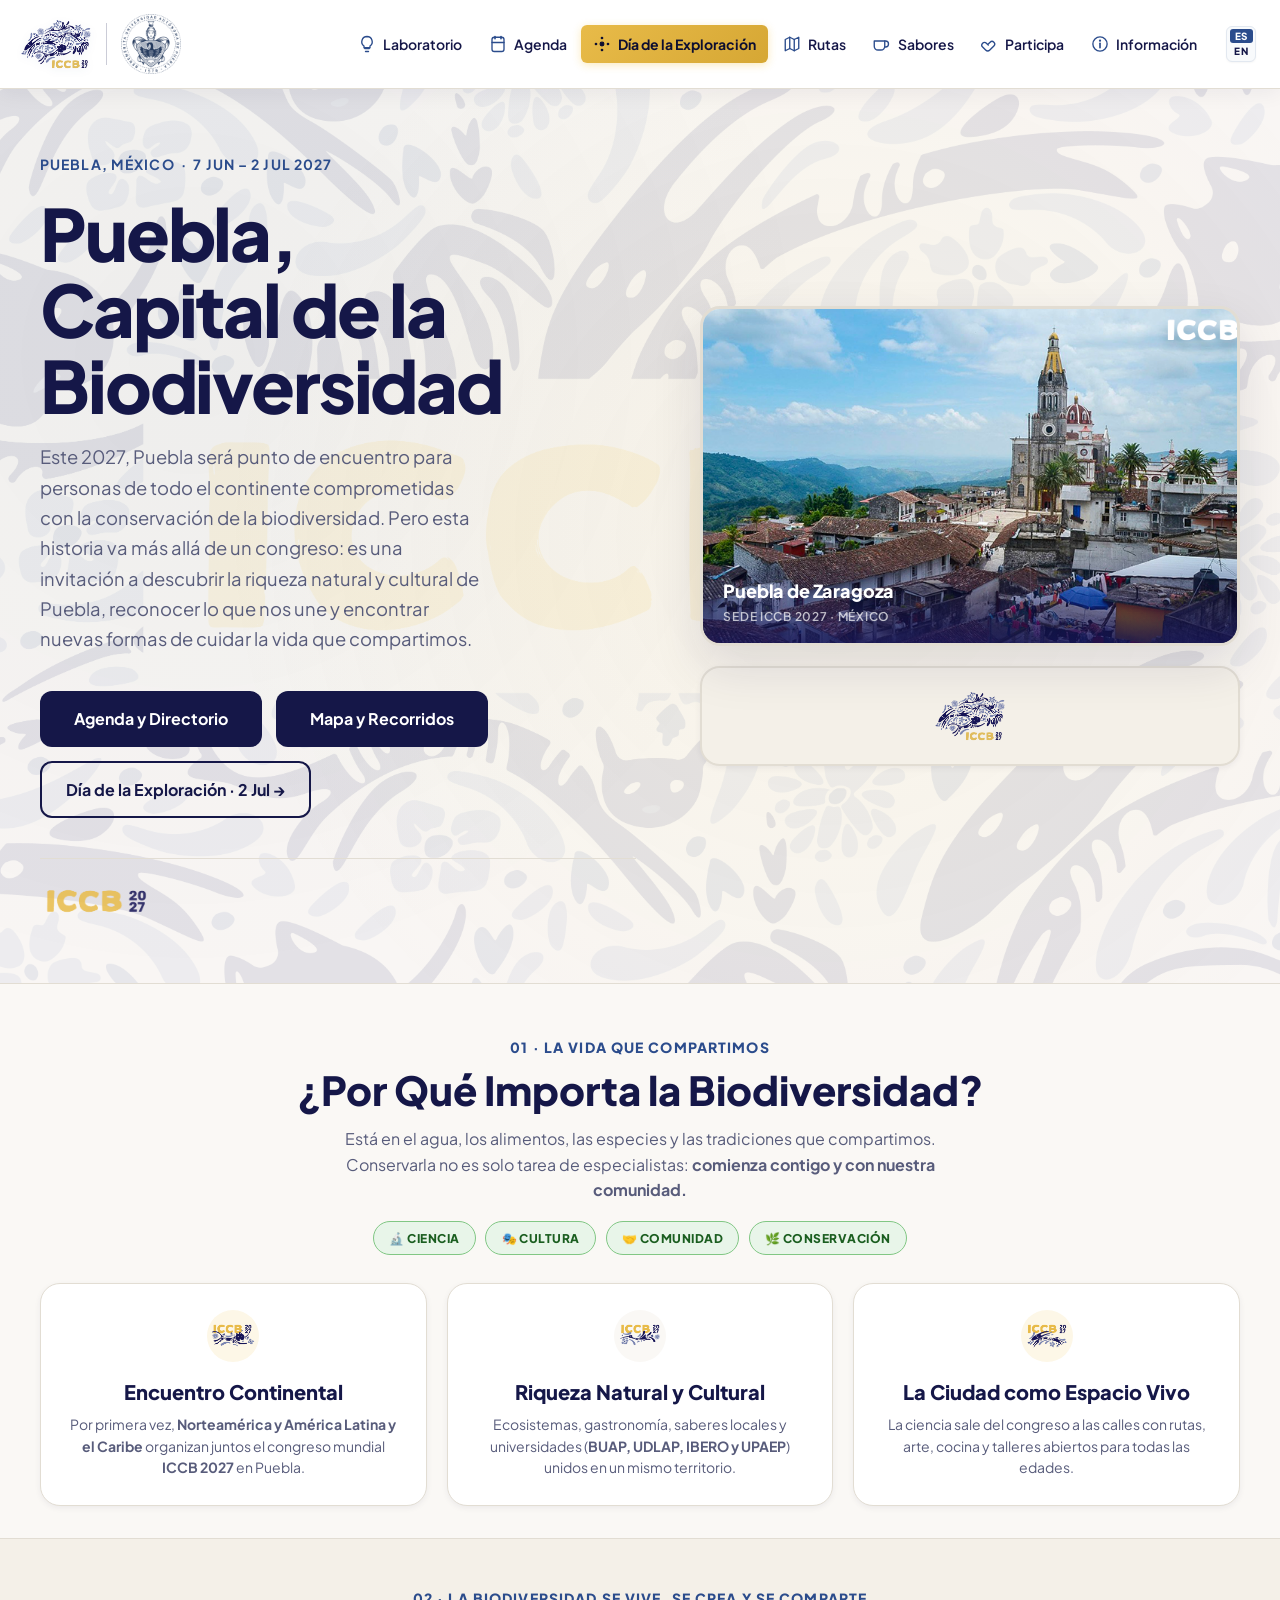
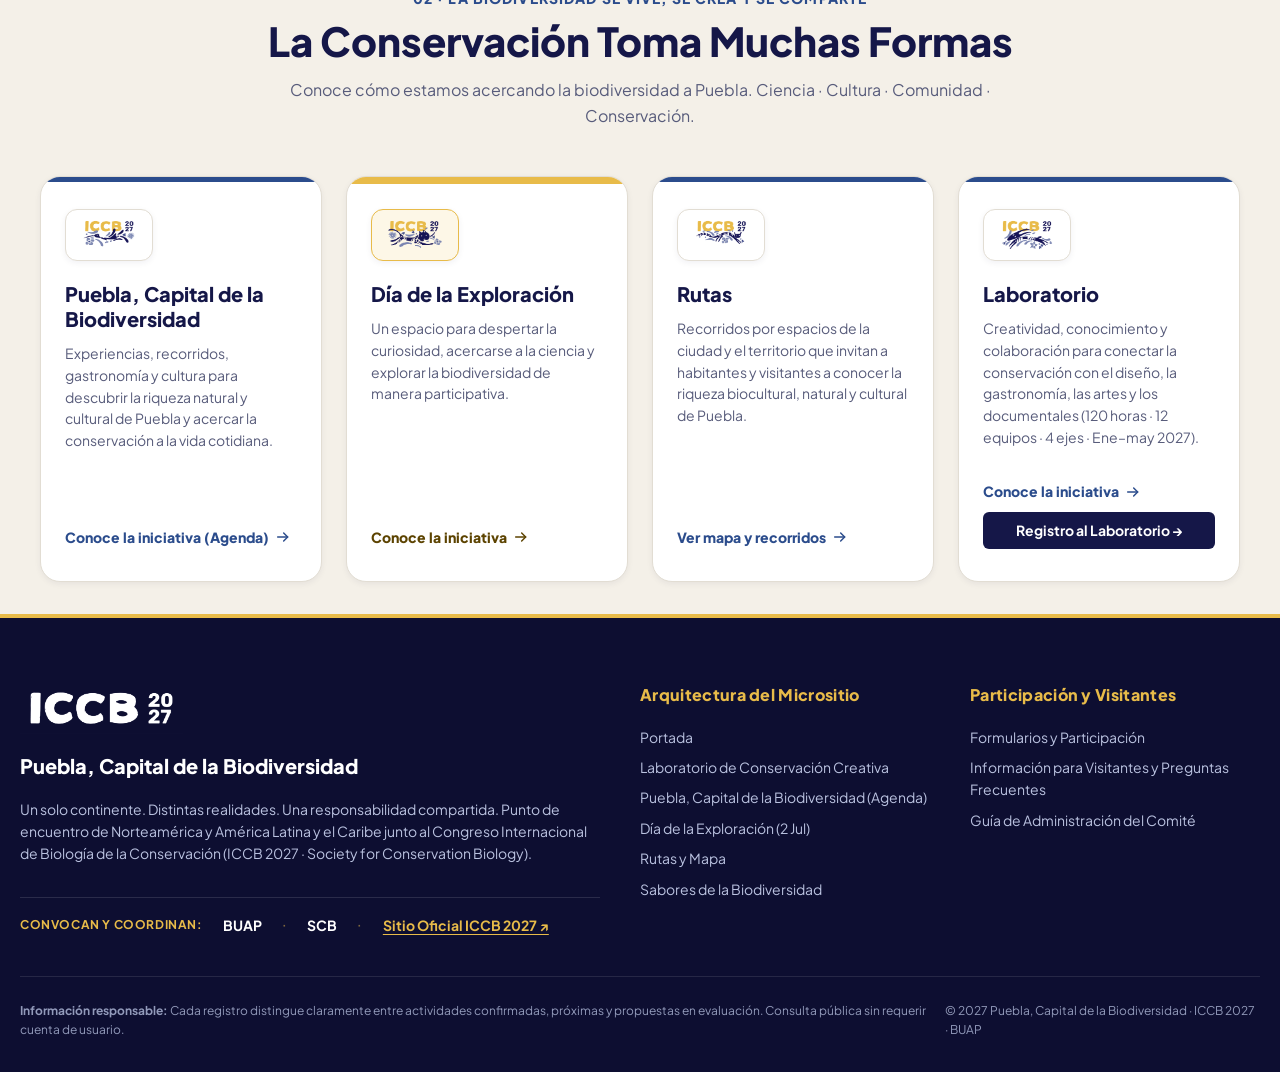
==== commit ef601880: "laboratoios" ====
--- a/index.html
+++ b/index.html
@@ -1,66 +1,67 @@
 <!DOCTYPE html>
 <!-- ==============================================================================
-     ¡BIENVENIDO A INDEX.HTML! (LA PORTADA DE TU SITIO WEB)
+     ¡BIENVENIDO A INDEX.HTML! (PORTADA PRINCIPAL · SECCIÓN 1 Y 2 DEL PDF)
      ==============================================================================
-     Esta es la página de inicio, la puerta principal por donde entra la gente.
-     Imagina que este archivo es como la fachada y el vestíbulo de un gran museo:
+     Esta página cumple todos los requerimientos de la "Portada" en el documento
+     "Arquitectura y requerimientos del micrositio Puebla, Capital de la Biodiversidad":
      
-     1. <head>: El letrero en la puerta y las llaves de la casa (configuración invisible).
-     2. <header>: El mostrador de información arriba con el menú para ir a otras salas.
-     3. <main>: La sala de exposiciones principal:
-        - Hero Banner: La bienvenida monumental con foto de Puebla.
-        - Buscador: Para encontrar conferencias o talleres rápidamente.
-        - Los Cuatro Ejes: Cuatro puertas o tarjetas hacia las demás secciones.
-     4. <footer>: El sótano con los agradecimientos, patrocinadores y derechos.
+     1. MENOS CLICS: Acceso directo a Agenda, Día de la Exploración (2 de julio) y
+        Mapa y Recorridos desde el primer vistazo (Hero Banner).
+     2. BUSCADOR CONECTADO: Filtra actividades por palabra clave y categoría oficial,
+        conectándose con el Directorio Único de Actividades (agenda.html).
+     3. PRESENTACIÓN DE LA INICIATIVA: Explica qué es "Puebla, Capital de la
+        Biodiversidad", su periodo (7 de junio al 2 de julio de 2027), su vínculo
+        con el ICCB 2027 y las instituciones participantes.
+     4. ACCESOS DESTACADOS A LAS SECCIONES DE LA ARQUITECTURA:
+        - Creative Conservation Labs (ccl.html)
+        - Directorio y Agenda (agenda.html)
+        - Día de la Exploración (exploracion.html)
+        - Mapa y Recorridos (rutas.html)
+        - Sabores de la Biodiversidad (menu.html)
+        - Aprende y Participa (participa.html)
+     5. ¿QUÉ PUEDO HACER?: Propuestas rápidas por tipo de público e invitación a
+        participar sin requerir cuenta de usuario.
      ============================================================================== -->
 
-<!-- lang="es" le avisa a Google y a los navegadores que esta página está en español -->
 <html lang="es">
 
 <head>
     <!-- ==========================================================================
          LA CABEZA (<head>): Instrucciones técnicas invisibles para el navegador
          ========================================================================== -->
-
-    <!-- charset="UTF-8": Permite escribir con acentos (á, é, í), la letra 'ñ' y emojis sin errores -->
     <meta charset="UTF-8">
-
-    <!-- viewport: Hace que la página sea "responsive" (se acomode perfecto a pantallas de celular) -->
     <meta name="viewport" content="width=device-width, initial-scale=1.0">
-
-    <!-- <title>: El nombre que aparece en la pestaña superior de tu navegador -->
     <title>Puebla, Capital de la Biodiversidad | ICCB 2027 · BUAP</title>
-
-    <!-- description: El resumen de dos renglones que muestra Google en los resultados de búsqueda -->
     <meta name="description"
-        content="Guía pública de actividades, rutas bioculturales y experiencias de biodiversidad en Puebla durante el 33º Congreso Internacional de Biología de la Conservación (ICCB 2027).">
-
-    <!-- Preconexión a Google Fonts para descargar la tipografía bonita "Plus Jakarta Sans" -->
+        content="Puerta de entrada pública a Puebla, Capital de la Biodiversidad (7 de junio al 2 de julio de 2027), iniciativa vinculada con el ICCB 2027: ciencia, conservación, cultura, gastronomía, rutas y participación ciudadana.">
+
+    <!-- Tipografía Plus Jakarta Sans desde Google Fonts -->
     <link rel="preconnect" href="https://fonts.googleapis.com">
     <link rel="preconnect" href="https://fonts.gstatic.com" crossorigin>
     <link href="https://fonts.googleapis.com/css2?family=Plus+Jakarta+Sans:wght@400;500;600;700;800&display=swap"
         rel="stylesheet">
 
-    <!-- Favicon: El iconito diminuto que sale al lado del título en la pestaña del navegador -->
+    <!-- Favicon e iconos -->
     <link rel="icon" type="image/png" href="assets/img/Logo Main__Logo Complete.png">
 
-    <!-- Hoja de estilos CSS: Conecta el archivo styles.css que contiene todos los colores y medidas -->
+    <!-- Hoja de estilos CSS general -->
     <link rel="stylesheet" href="assets/css/styles.css">
 </head>
 
 <body>
 
-    <!-- skip-link: Enlace invisible para personas con discapacidad visual que usan lectores de pantalla -->
+    <!-- Enlace accesible para lectores de pantalla -->
     <a href="#main-content" class="skip-link">Saltar al contenido principal</a>
 
     <!-- ==========================================================================
          SECCIÓN 1: EL ENCABEZADO (<header>)
-         La barra blanca fija superior con los logotipos y el menú de navegación.
+         Barra de navegación superior fija con menú completo de la arquitectura
+         y selector bilingüe Español (ES) / Inglés (EN).
          ========================================================================== -->
     <header class="site-header">
         <div class="header-container">
 
-            <!-- Logotipos: Al hacer clic regresas al inicio (index.html) -->
+            <!-- Logotipos institucionales que regresan a la portada -->
             <a href="index.html" class="brand-wrapper" aria-label="ICCB 2027 Puebla · BUAP">
                 <img src="assets/img/Logo Main__Logo Complete.png" alt="ICCB 2027"
                     class="brand-logo-img brand-logo-iccb">
@@ -68,7 +69,7 @@
                 <img src="assets/img/Logo_BUAP.webp" alt="BUAP" class="brand-logo-img brand-logo-buap">
             </a>
 
-            <!-- Controles para celulares: Selector de idioma y botón de tres rayitas (hamburguesa) -->
+            <!-- Controles móviles: Selector ES/EN y botón hamburguesa -->
             <div class="header-mobile-right">
                 <div class="lang-switcher-vertical mobile-header-lang" aria-label="Selector de idioma">
                     <a href="#" class="lang-pill active" lang="es">ES</a>
@@ -80,10 +81,20 @@
                 </button>
             </div>
 
-            <!-- Menú de navegación principal con enlaces a cada página del sitio -->
+            <!-- Menú de navegación con las secciones de la arquitectura -->
             <nav class="main-nav" id="main-nav" aria-label="Navegación principal">
                 <ul class="nav-list">
-                    <!-- Cada <li> es un elemento o botón del menú -->
+                    <li>
+                        <a href="ccl.html" class="nav-link">
+                            <svg class="nav-icon" width="18" height="18" viewBox="0 0 24 24" fill="none"
+                                stroke="currentColor" stroke-width="1.8" stroke-linecap="round" stroke-linejoin="round">
+                                <path d="M9 18h6" />
+                                <path d="M10 22h4" />
+                                <path d="M12 2a7 7 0 0 0-4 12.7V17h8v-2.3A7 7 0 0 0 12 2z" />
+                            </svg>
+                            <span>Laboratorio</span>
+                        </a>
+                    </li>
                     <li>
                         <a href="agenda.html" class="nav-link">
                             <svg class="nav-icon" width="18" height="18" viewBox="0 0 24 24" fill="none"
@@ -105,7 +116,7 @@
                                 <circle cx="12" cy="20" r="1" fill="currentColor" />
                                 <circle cx="4" cy="12" r="1" fill="currentColor" />
                             </svg>
-                            <span>Día de Exploración</span>
+                            <span>Día de la Exploración</span>
                         </a>
                     </li>
                     <li>
@@ -126,7 +137,7 @@
                                 <path d="M17 8h1a4 4 0 0 1 0 8h-1" />
                                 <path d="M3 8h14v7a5 5 0 0 1-5 5H8a5 5 0 0 1-5-5V8z" />
                             </svg>
-                            <span>Menú</span>
+                            <span>Sabores</span>
                         </a>
                     </li>
                     <li>
@@ -152,7 +163,7 @@
                     </li>
                 </ul>
 
-                <!-- Selector de idioma para computadoras de escritorio -->
+                <!-- Selector de idioma en computadoras -->
                 <div class="nav-user-actions">
                     <div class="lang-switcher-vertical desktop-header-lang" aria-label="Selector de idioma">
                         <a href="#" class="lang-pill active" lang="es" title="Español">ES</a>
@@ -164,156 +175,186 @@
     </header>
 
     <!-- ==========================================================================
-         SECCIÓN 2: EL CONTENIDO PRINCIPAL (<main>)
-         Aquí vive todo el contenido exclusivo de la página de inicio.
+         SECCIÓN 2: CONTENIDO PRINCIPAL DE LA PORTADA (<main>)
          ========================================================================== -->
     <main class="site-main" id="main-content">
 
         <!-- ======================================================================
-             A. EL HERO BANNER (La gran portada de bienvenida)
-             Dividido en dos grandes columnas:
-             - Columna izquierda (.hero-left): Texto, título h1 y botones de llamado a la acción.
-             - Columna derecha (.hero-right): Fotografía enmarcada de la ciudad de Puebla.
+             A. HERO BANNER (Presentación y principio de "Menos clics")
+             Criterio de aceptación (Sección 8):
+             "La agenda y el Día de la Exploración se encuentran directamente desde
+              la portada", junto con el acceso directo al Mapa y Recorridos.
              ====================================================================== -->
         <section class="hero-section" id="home">
-            <!-- Efectos visuales de fondo (textura y resplandor radial suave) -->
             <div class="hero-bg-media" aria-hidden="true">
                 <div class="hero-bg-texture"></div>
                 <div class="hero-bg-radial"></div>
             </div>
 
             <div class="hero-inner">
-                <!-- COLUMNA IZQUIERDA: Textos y botones -->
+                <!-- Columna izquierda: Periodo oficial (7 de junio al 2 de julio de 2027), título y accesos prioritarios -->
                 <div class="hero-left">
-                    <!-- Pastilla con las fechas del evento -->
-                    <div class="hero-date-label">Puebla, México &nbsp;·&nbsp; 27 Jun – 2 Jul 2027</div>
-
-                    <!-- <h1>: El título principal y más importante de todo el sitio web -->
-                    <h1 class="hero-title">Capital de la<br>Biodiversidad</h1>
-
-                    <!-- Subtítulo explicativo -->
-                    <p class="hero-subtitle">Puebla se convierte en escenario mundial del ICCB 2027. Una semana de
-                        ciencia, cultura y biodiversidad abierta a toda la ciudad.</p>
-
-                    <!-- Fila de botones de acción rápida -->
+                    <div class="hero-date-label" data-en="Puebla, Mexico &nbsp;·&nbsp; June 7 – July 2, 2027">
+                        Puebla, México &nbsp;·&nbsp; 7 Jun – 2 Jul 2027
+                    </div>
+
+                    <h1 class="hero-title" data-en="Puebla, <br> Capital of Biodiversity">
+                        Puebla, <br> Capital de la Biodiversidad
+                    </h1>
+
+                    <p class="hero-subtitle"
+                        data-en="In 2027, Puebla will serve as a gathering place for people from across the continent who are committed to biodiversity conservation. But this story goes beyond a conference: it is an invitation to discover Puebla’s natural and cultural riches, to recognize what unites us, and to find new ways to care for the life we share.">
+                        Este 2027, Puebla será punto de encuentro para personas de todo el continente comprometidas con
+                        la
+                        conservación de la biodiversidad. Pero esta historia va más allá de un congreso: es una
+                        invitación a descubrir la riqueza natural y cultural de Puebla, reconocer lo que nos une y
+                        encontrar nuevas formas de cuidar la vida que compartimos.
+                    </p>
+
+                    <!-- Fila de botones prioritarios ("Menos clics": Agenda, Día de la Exploración y Mapa) -->
                     <div class="hero-cta-row">
-                        <a href="rutas.html" class="hero-btn-primary">Ver Rutas</a>
-                        <a href="agenda.html" class="hero-btn-primary">Agenda</a>
-                        <a href="exploracion.html" class="hero-btn-secondary">Día de Exploración &rarr;</a>
-                    </div>
-
-                    <!-- Tira con el logotipo completo del congreso -->
+                        <a href="agenda.html" class="hero-btn-primary" data-en="Agenda & Directory">Agenda y
+                            Directorio</a>
+                        <a href="rutas.html" class="hero-btn-primary" data-en="Map & Routes">Mapa y Recorridos</a>
+                        <a href="exploracion.html" class="hero-btn-secondary" data-en="Exploration Day · July 2 &rarr;">
+                            Día de la Exploración · 2 Jul &rarr;
+                        </a>
+                    </div>
+
                     <div class="hero-logos-strip">
                         <img src="assets/img/Logos__Logo Full Color White Background.png" alt="ICCB 2027 Logo"
                             class="hero-strip-logo">
                     </div>
                 </div>
 
-                <!-- COLUMNA DERECHA: Marco con la fotografía de Puebla -->
+                <!-- Columna derecha: Fotografía de Puebla y sello de Talavera -->
                 <div class="hero-right">
                     <div class="hero-photo-frame">
-                        <img src="assets/img/website/Main Banner 1.png" alt="Vista de Puebla, México"
+                        <img src="assets/img/website/Main Banner 1.png" alt="Vista panorámica de Puebla, México"
                             class="hero-photo">
-                        <!-- Pequeña etiqueta sobre la foto -->
                         <div class="hero-photo-label">
                             <span class="hero-photo-city">Puebla de Zaragoza</span>
-                            <span class="hero-photo-sub">México</span>
-                        </div>
-                    </div>
-                    <!-- Insignia decorativa con grecas de Talavera -->
+                            <span class="hero-photo-sub">Sede ICCB 2027 · México</span>
+                        </div>
+                    </div>
                     <div class="hero-pattern-badge">
-                        <img src="assets/img/Logo Main__Logo Complete.png" alt="ICCB 2027 Talavera">
+                        <img src="assets/img/Logo Main__Logo Complete.png" alt="Emblema Talavera ICCB 2027">
                     </div>
                 </div>
             </div>
         </section>
 
+
+
         <!-- ======================================================================
-             B. BARRA DE BÚSQUEDA RÁPIDA (Search Section)
-             Permite escribir una palabra o elegir una categoría para filtrar actividades.
+             C. PRESENTACIÓN: 01 · LA VIDA QUE COMPARTIMOS
+             Diseño visual, ligero y rápido de escanear (sin bloques largos de texto).
              ====================================================================== -->
-        <section class="search-section-wrap">
-            <div class="search-agenda-section">
-                <!-- <form>: Contenedor de formulario de búsqueda -->
-                <form class="search-form-flex" role="search" onsubmit="return false;">
-
-                    <!-- Campo de texto con icono de lupa -->
-                    <div class="search-input-wrapper">
-                        <span class="search-icon" aria-hidden="true">
-                            <svg width="20" height="20" viewBox="0 0 24 24" fill="none" stroke="currentColor"
-                                stroke-width="2" stroke-linecap="round" stroke-linejoin="round">
-                                <circle cx="10.5" cy="10.5" r="7" />
-                                <line x1="16" y1="16" x2="21.5" y2="21.5" stroke-width="2.5" />
-                            </svg>
-                        </span>
-                        <!-- <input type="text">: La cajita donde el usuario escribe lo que busca -->
-                        <input type="text" class="search-input"
-                            placeholder="Buscar talleres, exposiciones, conferencias...">
-                    </div>
-
-                    <!-- Menú desplegable para filtrar por tema (<select>) -->
-                    <div>
-                        <select class="search-select">
-                            <option>Todas las categorías</option>
-                            <option>Día de Exploración</option>
-                            <option>Rutas Bioculturales</option>
-                            <option>Museos y Cultura</option>
-                            <option>Ciencia y Conservación</option>
-                            <option>Sabores y Gastronomía</option>
-                        </select>
-                    </div>
-
-                    <!-- Botón para ejecutar la búsqueda -->
-                    <div>
-                        <button type="submit" class="btn btn-primary" style="width:100%">
-                            <svg width="18" height="18" viewBox="0 0 24 24" fill="none" stroke="currentColor"
-                                stroke-width="2" stroke-linecap="round" stroke-linejoin="round">
-                                <circle cx="10.5" cy="10.5" r="7" />
-                                <line x1="16" y1="16" x2="21.5" y2="21.5" stroke-width="2.5" />
-                            </svg>
-                            <span>Buscar</span>
-                        </button>
-                    </div>
-                </form>
+        <section class="page-section" id="presentacion-iniciativa" style="padding:3.25rem 1.25rem 2rem;">
+            <div class="container">
+                <div class="section-head-center" style="margin-bottom:1.75rem;">
+                    <span class="section-eyebrow" data-en="01 · The Life We Share">01 · La Vida que Compartimos</span>
+                    <h2 class="section-main-title" data-en="Why Does Biodiversity Matter?">
+                        ¿Por Qué Importa la Biodiversidad?
+                    </h2>
+                    <p class="section-main-desc" style="max-width:640px; margin:0 auto;"
+                        data-en="It is in the water, food, species, and traditions we share. Conserving it is a scientific, cultural, and collective task.">
+                        Está en el agua, los alimentos, las especies y las tradiciones que compartimos. Conservarla no es
+                        solo tarea de especialistas: <strong>comienza contigo y con nuestra comunidad.</strong>
+                    </p>
+
+                    <!-- Tira visual de 4 palabras clave (rápida de leer de un vistazo) -->
+                    <div style="display:flex; gap:0.6rem; justify-content:center; flex-wrap:wrap; margin-top:1.15rem;">
+                        <span class="badge-status confirmada" style="padding:0.4rem 0.95rem; font-size:var(--font-xs);">🔬 Ciencia</span>
+                        <span class="badge-status confirmada" style="padding:0.4rem 0.95rem; font-size:var(--font-xs);">🎭 Cultura</span>
+                        <span class="badge-status confirmada" style="padding:0.4rem 0.95rem; font-size:var(--font-xs);">🤝 Comunidad</span>
+                        <span class="badge-status confirmada" style="padding:0.4rem 0.95rem; font-size:var(--font-xs);">🌿 Conservación</span>
+                    </div>
+                </div>
+
+                <!-- 3 tarjetas visuales y breves (100% centradas en ícono, título y texto) -->
+                <div class="info-grid" style="grid-template-columns:repeat(auto-fit, minmax(270px, 1fr)); gap:1.25rem;">
+                    <div class="info-card" style="display:flex; flex-direction:column; align-items:center; text-align:center; padding:1.6rem 1.4rem;">
+                        <div style="width:52px; height:52px; margin:0 auto 0.85rem; border-radius:50%; background:var(--color-gold-soft); display:flex; align-items:center; justify-content:center;">
+                            <img src="assets/img/Logo Animals__Logo_Jaguar.png" alt="Encuentro continental" style="height:34px; width:auto;">
+                        </div>
+                        <h3 style="justify-content:center; text-align:center; width:100%; margin-bottom:0.4rem;">Encuentro Continental</h3>
+                        <p style="font-size:var(--font-sm); line-height:1.55; margin:0; text-align:center;">
+                            Por primera vez, <strong>Norteamérica y América Latina y el Caribe</strong> organizan juntos
+                            el congreso mundial <strong>ICCB 2027</strong> en Puebla.
+                        </p>
+                    </div>
+
+                    <div class="info-card" style="display:flex; flex-direction:column; align-items:center; text-align:center; padding:1.6rem 1.4rem;">
+                        <div style="width:52px; height:52px; margin:0 auto 0.85rem; border-radius:50%; background:var(--color-cream-light); display:flex; align-items:center; justify-content:center;">
+                            <img src="assets/img/Logo Animals__Logo_Colibri.png" alt="Riqueza biocultural" style="height:34px; width:auto;">
+                        </div>
+                        <h3 style="justify-content:center; text-align:center; width:100%; margin-bottom:0.4rem;">Riqueza Natural y Cultural</h3>
+                        <p style="font-size:var(--font-sm); line-height:1.55; margin:0; text-align:center;">
+                            Ecosistemas, gastronomía, saberes locales y universidades (<strong>BUAP, UDLAP, IBERO y UPAEP</strong>)
+                            unidos en un mismo territorio.
+                        </p>
+                    </div>
+
+                    <div class="info-card" style="display:flex; flex-direction:column; align-items:center; text-align:center; padding:1.6rem 1.4rem;">
+                        <div style="width:52px; height:52px; margin:0 auto 0.85rem; border-radius:50%; background:var(--color-gold-soft); display:flex; align-items:center; justify-content:center;">
+                            <img src="assets/img/Logo Animals__Logo_Teporingo.png" alt="La ciudad como espacio vivo" style="height:34px; width:auto;">
+                        </div>
+                        <h3 style="justify-content:center; text-align:center; width:100%; margin-bottom:0.4rem;">La Ciudad como Espacio Vivo</h3>
+                        <p style="font-size:var(--font-sm); line-height:1.55; margin:0; text-align:center;">
+                            La ciencia sale del congreso a las calles con rutas, arte, cocina y talleres abiertos para
+                            todas las edades.
+                        </p>
+                    </div>
+                </div>
             </div>
         </section>
 
         <!-- ======================================================================
-             C. LOS CUATRO EJES DE LA INICIATIVA (Feature Grid)
-             Cuatro tarjetas con animales mascota que llevan a las páginas del sitio:
-             1. Colibrí → Agenda (agenda.html)
-             2. Jaguar → Día de Exploración (exploracion.html)
-             3. Cacomixtle → Rutas Bioculturales (rutas.html)
-             4. Armadillo → Menú y Sabores (menu.html)
+             D. LOS CUATRO EJES PRINCIPALES DEL MICROSITIO
+             Información extraída de iccb.viep.com.mx/respaldo/index.php#iniciativas
+             Las 4 tarjetas solicitadas:
+             1. Puebla, Capital de la Biodiversidad (vinculada a agenda.html)
+             2. Día de la Exploración (vinculada a exploracion.html)
+             3. Rutas (vinculada a rutas.html)
+             4. Laboratorio (vinculada a ccl.html y con enlace directo de registro)
              ====================================================================== -->
-        <section class="feature-grid-section">
+        <section class="feature-grid-section" style="padding-top:3rem;">
             <div class="container">
-                <!-- Títulos centrados de la sección -->
                 <div class="section-head-center">
-                    <span class="section-eyebrow">Explora la Iniciativa</span>
-                    <h2 class="section-main-title">Los Cuatro Ejes de Activación Ciudadana</h2>
-                    <p class="section-main-desc">Diseñado para facilitar el descubrimiento inmediato de actividades,
-                        rutas y saberes bioculturales sin necesidad de conocer los nombres de los programas.</p>
-                </div>
-
-                <!-- Cuadrícula con las 4 tarjetas principales -->
+                    <span class="section-eyebrow" data-en="02 · Biodiversity is Lived, Created, and Shared">
+                        02 · La Biodiversidad se Vive, se Crea y se Comparte
+                    </span>
+                    <h2 class="section-main-title" data-en="Conservation Takes Many Forms">
+                        La Conservación Toma Muchas Formas
+                    </h2>
+                    <p class="section-main-desc" data-en="Learn how we are bringing biodiversity closer to Puebla.">
+                        Conoce cómo estamos acercando la biodiversidad a Puebla. Ciencia · Cultura · Comunidad ·
+                        Conservación.
+                    </p>
+                </div>
+
+                <!-- Cuadrícula con únicamente las 4 tarjetas solicitadas -->
                 <div class="pillar-cards-grid">
 
-                    <!-- TARJETA 1: AGENDA (Mascota: Colibrí) -->
+                    <!-- TARJETA 1: PUEBLA, CAPITAL DE LA BIODIVERSIDAD (Vinculada a agenda.html) -->
                     <a href="agenda.html" class="pillar-card">
                         <div>
                             <div class="pillar-icon-box">
                                 <img src="assets/img/Logo Animals__Logo_Colibri.png" alt="Colibrí">
                             </div>
-                            <span class="badge-status proximamente" style="margin-bottom:0.75rem">
-                                <span>24 Eventos</span>
-                            </span>
-                            <h3 class="pillar-card-title">Agenda</h3>
-                            <p class="pillar-card-text">Consulta el calendario por día, exposiciones de mes completo,
-                                talleres vivos, foros y proyecciones de cine en la Sala Luis Buñuel.</p>
+
+                            <h3 class="pillar-card-title" data-en="Puebla, Capital of Biodiversity">
+                                Puebla, Capital de la Biodiversidad
+                            </h3>
+                            <p class="pillar-card-text"
+                                data-en="Experiences, routes, gastronomy, and culture to discover Puebla's natural and cultural wealth and bring conservation into daily life.">
+                                Experiencias, recorridos, gastronomía y cultura para descubrir la riqueza natural y
+                                cultural de Puebla y acercar la conservación a la vida cotidiana.
+                            </p>
                         </div>
                         <div class="pillar-card-link">
-                            <span>Abrir agenda completa</span>
+                            <span data-en="Explore initiative & agenda">Conoce la iniciativa (Agenda)</span>
                             <svg class="card-arrow-icon" width="16" height="16" viewBox="0 0 24 24" fill="none"
                                 stroke="currentColor" stroke-width="2.2" stroke-linecap="round" stroke-linejoin="round">
                                 <line x1="4" y1="12" x2="19" y2="12" />
@@ -322,22 +363,23 @@
                         </div>
                     </a>
 
-                    <!-- TARJETA 2: DÍA DE EXPLORACIÓN (Mascota: Jaguar, destacada en dorado) -->
+                    <!-- TARJETA 2: DÍA DE LA EXPLORACIÓN (Vinculada a exploracion.html) -->
                     <a href="exploracion.html" class="pillar-card highlight-gold">
                         <div>
                             <div class="pillar-icon-box"
                                 style="background:var(--color-gold-soft);border-color:var(--color-gold)">
                                 <img src="assets/img/Logo Animals__Logo_Jaguar.png" alt="Jaguar">
                             </div>
-                            <span class="badge-status proximamente" style="margin-bottom:0.75rem">
-                                <span>2 de Julio 2027</span>
-                            </span>
-                            <h3 class="pillar-card-title">Día de Exploración</h3>
-                            <p class="pillar-card-text">Gran Feria de Ciencias Ambientales en el Centro Histórico.
-                                Stands interactivos, artesanos tradicionales y récord Guinness colectivo.</p>
+
+                            <h3 class="pillar-card-title" data-en="Exploration Day">Día de la Exploración</h3>
+                            <p class="pillar-card-text"
+                                data-en="A space to awaken curiosity, get closer to science, and explore biodiversity in a participatory way.">
+                                Un espacio para despertar la curiosidad, acercarse a la ciencia y explorar la
+                                biodiversidad de manera participativa.
+                            </p>
                         </div>
                         <div class="pillar-card-link" style="color:var(--color-gold-text)">
-                            <span>Conocer sedes y horarios</span>
+                            <span data-en="Explore initiative">Conoce la iniciativa</span>
                             <svg class="card-arrow-icon" width="16" height="16" viewBox="0 0 24 24" fill="none"
                                 stroke="currentColor" stroke-width="2.2" stroke-linecap="round" stroke-linejoin="round">
                                 <line x1="4" y1="12" x2="19" y2="12" />
@@ -346,21 +388,22 @@
                         </div>
                     </a>
 
-                    <!-- TARJETA 3: RUTAS (Mascota: Cacomixtle) -->
+                    <!-- TARJETA 3: RUTAS (Vinculada a rutas.html) -->
                     <a href="rutas.html" class="pillar-card">
                         <div>
                             <div class="pillar-icon-box">
                                 <img src="assets/img/Logo Animals__Logo_cacomixtle.png" alt="Cacomixtle">
                             </div>
-                            <span class="badge-status propuesta" style="margin-bottom:0.75rem">
-                                <span>Mapa Interactivo</span>
-                            </span>
-                            <h3 class="pillar-card-title">Rutas</h3>
-                            <p class="pillar-card-text">Recorridos guiados por patios virreinales, templos, arte en
-                                Talavera y polinizadores urbanos con indicaciones paso a paso.</p>
+
+                            <h3 class="pillar-card-title" data-en="Routes">Rutas</h3>
+                            <p class="pillar-card-text"
+                                data-en="Routes across city spaces and the territory inviting residents and visitors to discover Puebla's biocultural wealth.">
+                                Recorridos por espacios de la ciudad y el territorio que invitan a habitantes y
+                                visitantes a conocer la riqueza biocultural, natural y cultural de Puebla.
+                            </p>
                         </div>
                         <div class="pillar-card-link">
-                            <span>Ver mapa y circuitos</span>
+                            <span data-en="View map & routes">Ver mapa y recorridos</span>
                             <svg class="card-arrow-icon" width="16" height="16" viewBox="0 0 24 24" fill="none"
                                 stroke="currentColor" stroke-width="2.2" stroke-linecap="round" stroke-linejoin="round">
                                 <line x1="4" y1="12" x2="19" y2="12" />
@@ -369,28 +412,43 @@
                         </div>
                     </a>
 
-                    <!-- TARJETA 4: MENÚ (Mascota: Armadillo) -->
-                    <a href="menu.html" class="pillar-card">
+                    <!-- TARJETA 4: LABORATORIO (Vinculada a ccl.html + Link directo de registro) -->
+                    <div class="pillar-card" style="cursor:default;">
                         <div>
                             <div class="pillar-icon-box">
-                                <img src="assets/img/Logo Animals__Logo_Armadilo.png" alt="Armadillo">
+                                <img src="assets/img/Logo Animals__Logo_Teporingo.png" alt="Teporingo">
                             </div>
-                            <span class="badge-status propuesta" style="margin-bottom:0.75rem">
-                                <span>Cocina Poblana</span>
-                            </span>
-                            <h3 class="pillar-card-title">Menú</h3>
-                            <p class="pillar-card-text">Café de sombra de la Sierra Norte, miel de abeja melipona, moles
-                                tradicionales con quelites y criterios de conservación auditados.</p>
-                        </div>
-                        <div class="pillar-card-link">
-                            <span>Descubrir experiencias</span>
-                            <svg class="card-arrow-icon" width="16" height="16" viewBox="0 0 24 24" fill="none"
-                                stroke="currentColor" stroke-width="2.2" stroke-linecap="round" stroke-linejoin="round">
-                                <line x1="4" y1="12" x2="19" y2="12" />
-                                <polyline points="13 6 19 12 13 18" />
-                            </svg>
-                        </div>
-                    </a>
+
+                            <h3 class="pillar-card-title">
+                                <a href="ccl.html" style="color:inherit;text-decoration:none;" data-en="Laboratory">
+                                    Laboratorio
+                                </a>
+                            </h3>
+                            <p class="pillar-card-text"
+                                data-en="Creativity, knowledge, and collaboration to connect conservation with design, gastronomy, crafts, and documentaries (120 hours · 12 teams · 4 axes).">
+                                Creatividad, conocimiento y colaboración para conectar la conservación con el diseño, la
+                                gastronomía, las artes y los documentales (120 horas · 12 equipos · 4 ejes · Ene–may
+                                2027).
+                            </p>
+                        </div>
+                        <div
+                            style="display:flex; flex-direction:column; gap:0.55rem; margin-top:auto; padding-top:0.5rem;">
+                            <a href="ccl.html" class="pillar-card-link" style="text-decoration:none;">
+                                <span data-en="Explore Laboratory">Conoce la iniciativa</span>
+                                <svg class="card-arrow-icon" width="16" height="16" viewBox="0 0 24 24" fill="none"
+                                    stroke="currentColor" stroke-width="2.2" stroke-linecap="round"
+                                    stroke-linejoin="round">
+                                    <line x1="4" y1="12" x2="19" y2="12" />
+                                    <polyline points="13 6 19 12 13 18" />
+                                </svg>
+                            </a>
+                            <!-- Enlace directo de registro dentro de la tarjeta de Laboratorio -->
+                            <a href="ccl.html#registro-laboratorio" class="btn btn-primary btn-sm"
+                                style="width:100%; text-align:center;" data-en="Student Registration &rarr;">
+                                Registro al Laboratorio &rarr;
+                            </a>
+                        </div>
+                    </div>
 
                 </div>
             </div>
@@ -399,18 +457,16 @@
 
     <!-- ==========================================================================
          SECCIÓN 3: EL PIE DE PÁGINA (<footer>)
-         La parte de hasta abajo de la pantalla con los datos institucionales.
          ========================================================================== -->
     <footer class="site-footer">
         <div class="footer-container">
-
-            <!-- Columna izquierda: Logotipo blanco, descripción y organizadores -->
             <div class="footer-brand">
                 <img src="assets/img/Logo_White_Transparent.png" alt="ICCB 2027 Puebla" class="footer-logo">
                 <h3 style="color:#fff;font-size:1.25rem;font-weight:800">Puebla, Capital de la Biodiversidad</h3>
-                <p style="color:#BAC2E0;font-size:var(--font-sm)">Iniciativa institucional de vinculación ciudadana en
-                    el marco del 33º Congreso Internacional de Biología de la Conservación (ICCB 2027), coordinada por
-                    la BUAP y la Society for Conservation Biology.</p>
+                <p style="color:#BAC2E0;font-size:var(--font-sm)">Un solo continente. Distintas realidades. Una
+                    responsabilidad compartida. Punto de encuentro de Norteamérica y América Latina y el Caribe junto al
+                    Congreso Internacional de Biología de la Conservación (ICCB 2027 · Society for Conservation
+                    Biology).</p>
                 <div class="footer-sponsors-strip">
                     <span>Convocan y Coordinan:</span>
                     <strong style="color:#fff">BUAP</strong><span style="opacity:0.5">·</span>
@@ -421,33 +477,33 @@
                 </div>
             </div>
 
-            <!-- Columna central: Accesos directos a las páginas del sitio -->
             <div class="footer-links-col">
-                <h4>Accesos directos</h4>
+                <h4>Arquitectura del Micrositio</h4>
                 <ul class="footer-nav">
-                    <li><a href="agenda.html">Agenda</a></li>
-                    <li><a href="exploracion.html">Día de Exploración</a></li>
-                    <li><a href="rutas.html">Rutas</a></li>
-                    <li><a href="menu.html">Menú</a></li>
-                    <li><a href="participa.html">Participa</a></li>
+                    <li><a href="index.html">Portada</a></li>
+                    <li><a href="ccl.html">Laboratorio de Conservación Creativa</a></li>
+                    <li><a href="agenda.html">Puebla, Capital de la Biodiversidad (Agenda)</a></li>
+                    <li><a href="exploracion.html">Día de la Exploración (2 Jul)</a></li>
+                    <li><a href="rutas.html">Rutas y Mapa</a></li>
+                    <li><a href="menu.html">Sabores de la Biodiversidad</a></li>
                 </ul>
             </div>
 
-            <!-- Columna derecha: Enlaces de ayuda y registro -->
             <div class="footer-links-col">
-                <h4>Información</h4>
+                <h4>Participación y Visitantes</h4>
                 <ul class="footer-nav">
-                    <li><a href="info.html">Información práctica</a></li>
-                    <li><a href="participa.html#participa-form">Registro / Login</a></li>
+                    <li><a href="participa.html">Formularios y Participación</a></li>
+                    <li><a href="info.html">Información para Visitantes y Preguntas Frecuentes</a></li>
+                    <li><a href="info.html#guia-actualizacion">Guía de Administración del Comité</a></li>
                 </ul>
             </div>
         </div>
 
-        <!-- Barra final inferior con aviso de prototipo y copyright -->
         <div class="footer-bottom">
             <div>
-                <p><strong>Aviso de Trabajo:</strong> Prototipo digital de trabajo. No confirma actividades,
-                    establecimientos, menús, rutas ni permisos de forma vinculante hasta su validación final.</p>
+                <p><strong>Información responsable:</strong> Cada registro distingue claramente entre actividades
+                    confirmadas, próximas y propuestas en evaluación. Consulta pública sin requerir cuenta de usuario.
+                </p>
             </div>
             <div>
                 <p>© 2027 Puebla, Capital de la Biodiversidad · ICCB 2027 · BUAP</p>
@@ -455,10 +511,8 @@
         </div>
     </footer>
 
-    <!-- ==========================================================================
-         SECCIÓN 4: LOS SCRIPTS (JAVASCRIPT)
-         main.js contiene la lógica del menú desplegable para celulares
-         ========================================================================== -->
+    <!-- Scripts: data.js (fuente única de información) y main.js -->
+    <script src="assets/js/data.js"></script>
     <script src="assets/js/main.js"></script>
 </body>
 
--- a/assets/css/styles.css
+++ b/assets/css/styles.css
@@ -1978,4 +1978,530 @@
             /* Quitamos el borde por defecto de la etiqueta <hr> */
             border: none;
             margin: 0;
-        }+        }
+
+        /* ==========================================================================
+           NUEVOS COMPONENTES DE LA ARQUITECTURA ICCB 2027 (SECCIONES 2, 3, 4 Y 7):
+           Aquí agregamos los estilos para:
+           1. El Directorio Común de Actividades con múltiples filtros.
+           2. Las Fichas Completas de Actividad y de Equipos de Creative Conservation Labs.
+           3. Los Botones de Categoría del Mapa Interactivo (Gastronomía, Cultura, etc.).
+           4. Los Acordeones de Preguntas Frecuentes (FAQ).
+           ========================================================================== */
+
+        /* Panel contenedor de todos los filtros del directorio (Sección 3.2 del PDF) */
+        .directory-filter-box {
+            background: #fff;
+            border: 1.5px solid var(--color-cream-border);
+            border-radius: var(--radius-lg);
+            padding: 1.5rem;
+            margin-bottom: 2rem;
+            box-shadow: var(--shadow-md);
+        }
+
+        /* Cuadrícula responsiva para los selectores de filtro (Tipo, Público, Fecha, Idioma, Costo, Ubicación) */
+        .filter-controls-grid {
+            display: grid;
+            grid-template-columns: 1fr;
+            gap: 1rem;
+            margin-top: 1rem;
+        }
+
+        @media (min-width: 640px) {
+            .filter-controls-grid {
+                grid-template-columns: repeat(2, 1fr);
+            }
+        }
+
+        @media (min-width: 1024px) {
+            .filter-controls-grid {
+                grid-template-columns: repeat(3, 1fr);
+            }
+        }
+
+        /* Etiqueta pequeña encima de cada filtro */
+        .filter-field label {
+            display: block;
+            font-size: var(--font-xs);
+            font-weight: 700;
+            text-transform: uppercase;
+            letter-spacing: 0.04em;
+            color: var(--color-navy);
+            margin-bottom: 0.35rem;
+        }
+
+        /* Selector o input dentro del panel de filtros */
+        .filter-field select,
+        .filter-field input {
+            width: 100%;
+            padding: 0.65rem 0.85rem;
+            border: 1.5px solid var(--color-border);
+            border-radius: var(--radius-md);
+            font-family: inherit;
+            font-size: var(--font-sm);
+            color: var(--color-text-main);
+            background: var(--color-cream-light);
+        }
+
+        /* Tarjeta de Ficha Completa de Actividad (Sección 3.2: incluye todos los metadatos) */
+        .activity-full-card {
+            background: #fff;
+            border: 1px solid var(--color-cream-border);
+            border-radius: var(--radius-lg);
+            padding: 1.5rem;
+            margin-bottom: 1.25rem;
+            box-shadow: var(--shadow-sm);
+            transition: all var(--transition-normal);
+        }
+
+        .activity-full-card:hover {
+            box-shadow: var(--shadow-md);
+            border-color: var(--color-talavera-blue);
+        }
+
+        /* Encabezado de la ficha de actividad (ID, Categoría, Estado) */
+        .activity-card-top {
+            display: flex;
+            flex-wrap: wrap;
+            justify-content: space-between;
+            align-items: center;
+            gap: 0.5rem;
+            margin-bottom: 0.75rem;
+        }
+
+        /* Cuadrícula de datos prácticos dentro de la ficha (Fecha, Ubicación, Organizador, Público, Idioma, Costo, Accesibilidad) */
+        .activity-meta-grid {
+            display: grid;
+            grid-template-columns: 1fr;
+            gap: 0.6rem 1.25rem;
+            background: var(--color-cream-light);
+            border-radius: var(--radius-md);
+            padding: 1rem 1.25rem;
+            margin: 1rem 0;
+            font-size: var(--font-sm);
+        }
+
+        @media (min-width: 768px) {
+            .activity-meta-grid {
+                grid-template-columns: repeat(2, 1fr);
+            }
+        }
+
+        .activity-meta-item strong {
+            color: var(--color-navy);
+            font-weight: 700;
+        }
+
+        /* Barra de botones al pie de cada ficha (Registro, Mapa, Cómo llegar) */
+        .activity-actions-row {
+            display: flex;
+            flex-wrap: wrap;
+            gap: 0.75rem;
+            align-items: center;
+            justify-content: space-between;
+            padding-top: 0.75rem;
+            border-top: 1px solid var(--color-cream-border);
+        }
+
+        /* Pastillas de filtro por categoría para el Mapa y Recorridos (Sección 3.4) */
+        .map-category-bar {
+            display: flex;
+            flex-wrap: wrap;
+            gap: 0.5rem;
+            margin-bottom: 1.25rem;
+            justify-content: center;
+        }
+
+        .map-cat-btn {
+            padding: 0.55rem 1rem;
+            border-radius: var(--radius-pill);
+            border: 1.5px solid var(--color-cream-border);
+            background: #fff;
+            color: var(--color-navy);
+            font-family: inherit;
+            font-size: var(--font-xs);
+            font-weight: 700;
+            cursor: pointer;
+            transition: all var(--transition-fast);
+        }
+
+        .map-cat-btn:hover,
+        .map-cat-btn.active {
+            background: var(--color-navy);
+            color: #fff;
+            border-color: var(--color-navy);
+            box-shadow: var(--shadow-sm);
+        }
+
+        /* Tarjetas de equipo para Creative Conservation Labs (Sección 3.1) */
+        .ccl-team-card {
+            background: #fff;
+            border: 1px solid var(--color-cream-border);
+            border-radius: var(--radius-lg);
+            padding: 1.75rem;
+            box-shadow: var(--shadow-sm);
+            display: flex;
+            flex-direction: column;
+            gap: 0.85rem;
+            transition: all var(--transition-normal);
+        }
+
+        .ccl-team-card:hover {
+            transform: translateY(-3px);
+            box-shadow: var(--shadow-md);
+            border-color: var(--color-gold);
+        }
+
+        /* Acordeón de Preguntas Frecuentes (FAQ - Sección 3.3 y 7) */
+        .faq-item {
+            background: #fff;
+            border: 1px solid var(--color-cream-border);
+            border-radius: var(--radius-md);
+            margin-bottom: 0.85rem;
+            overflow: hidden;
+        }
+
+        .faq-item summary {
+            padding: 1.1rem 1.35rem;
+            font-weight: 700;
+            color: var(--color-navy);
+            cursor: pointer;
+            list-style: none;
+            display: flex;
+            justify-content: space-between;
+            align-items: center;
+        }
+
+        .faq-item summary::-webkit-details-marker {
+            display: none;
+        }
+
+        .faq-item summary::after {
+            content: "+";
+            font-size: 1.25rem;
+            font-weight: 800;
+            color: var(--color-gold-hover);
+        }
+
+        .faq-item[open] summary::after {
+            content: "−";
+        }
+
+        .faq-body {
+            padding: 0 1.35rem 1.25rem;
+            font-size: var(--font-sm);
+            color: var(--color-text-muted);
+            line-height: 1.6;
+            border-top: 1px solid var(--color-cream-light);
+        }
+
+        /* ==========================================================================
+           13. COMPONENTES DE FLUJO PARA EL LABORATORIO (ccl.html)
+           Adaptados al diseño del sitio para mostrar:
+           - Índice rápido de 7 secciones (.lab-toc)
+           - Tablas de estructura y distribución de 120 horas (.lab-table)
+           - Línea del tiempo paso a paso (.lab-timeline) y Fechas importantes
+           - Bloques de entregables e ideas ampliadas (.lab-deliverable-card)
+           ========================================================================== */
+
+        /* Barra de navegación interna por las 7 secciones del Laboratorio */
+        .lab-toc {
+            background: #fff;
+            border-bottom: 1px solid var(--color-cream-border);
+            box-shadow: var(--shadow-xs);
+            position: sticky;
+            top: 72px;
+            z-index: 90;
+            padding: 0.75rem 1.25rem;
+        }
+
+        .lab-toc-inner {
+            max-width: var(--container-max);
+            margin: 0 auto;
+            display: flex;
+            flex-wrap: wrap;
+            gap: 0.5rem;
+            justify-content: center;
+        }
+
+        .lab-toc a {
+            display: inline-flex;
+            align-items: center;
+            gap: 0.35rem;
+            padding: 0.45rem 0.9rem;
+            border-radius: var(--radius-full);
+            background: var(--color-cream-light);
+            border: 1px solid var(--color-cream-border);
+            color: var(--color-navy);
+            font-size: var(--font-xs);
+            font-weight: 700;
+            text-decoration: none;
+            transition: all var(--transition-fast);
+        }
+
+        .lab-toc a:hover {
+            background: var(--color-navy);
+            color: #fff;
+            border-color: var(--color-navy);
+        }
+
+        /* Etiqueta numerada de sección (01, 02, 03...07) */
+        .lab-step-label {
+            display: inline-flex;
+            align-items: center;
+            gap: 0.55rem;
+            background: var(--color-gold-soft);
+            border: 1px solid var(--color-gold);
+            color: var(--color-navy-deep);
+            padding: 0.35rem 0.9rem;
+            border-radius: var(--radius-full);
+            font-size: var(--font-xs);
+            font-weight: 800;
+            text-transform: uppercase;
+            letter-spacing: 0.06em;
+            margin-bottom: 0.85rem;
+        }
+
+        .lab-step-label span:first-child {
+            background: var(--color-navy);
+            color: var(--color-gold);
+            padding: 0.15rem 0.5rem;
+            border-radius: var(--radius-full);
+            font-size: 0.72rem;
+        }
+
+        /* Recuadro de nota / aviso destacado (.lab-callout) */
+        .lab-callout {
+            background: var(--color-gold-soft);
+            border-left: 4px solid var(--color-gold-hover);
+            border-radius: var(--radius-md);
+            padding: 1.15rem 1.35rem;
+            color: var(--color-navy-deep);
+            font-size: var(--font-sm);
+            line-height: 1.65;
+            margin: 1.25rem 0;
+        }
+
+        /* Tablas de estructura y desglose de las 120 horas (.lab-table) */
+        .lab-table-wrap {
+            overflow-x: auto;
+            background: #fff;
+            border: 1px solid var(--color-cream-border);
+            border-radius: var(--radius-lg);
+            box-shadow: var(--shadow-sm);
+        }
+
+        .lab-table {
+            width: 100%;
+            border-collapse: collapse;
+            text-align: left;
+            font-size: var(--font-sm);
+        }
+
+        .lab-table thead th {
+            background: var(--color-navy);
+            color: #fff;
+            font-weight: 800;
+            padding: 0.95rem 1.25rem;
+            font-size: var(--font-xs);
+            text-transform: uppercase;
+            letter-spacing: 0.05em;
+        }
+
+        .lab-table tbody th,
+        .lab-table tbody td {
+            padding: 0.95rem 1.25rem;
+            border-bottom: 1px solid var(--color-cream-border);
+            vertical-align: top;
+            line-height: 1.55;
+        }
+
+        .lab-table tbody th {
+            color: var(--color-navy);
+            font-weight: 800;
+            width: 28%;
+            background: var(--color-cream-light);
+        }
+
+        .lab-table tbody tr:last-child th,
+        .lab-table tbody tr:last-child td {
+            border-bottom: none;
+        }
+
+        .lab-table tfoot th,
+        .lab-table tfoot td {
+            background: var(--color-gold-soft);
+            color: var(--color-navy-deep);
+            font-weight: 800;
+            padding: 0.95rem 1.25rem;
+            border-top: 2px solid var(--color-gold);
+        }
+
+        /* Contador visual de 120 horas */
+        .lab-hours-badge {
+            display: inline-flex;
+            align-items: center;
+            gap: 1rem;
+            background: var(--color-navy);
+            color: #fff;
+            padding: 1.15rem 1.5rem;
+            border-radius: var(--radius-lg);
+            box-shadow: var(--shadow-md);
+            margin-top: 1rem;
+        }
+
+        .lab-hours-badge strong {
+            font-size: 2.4rem;
+            font-weight: 900;
+            color: var(--color-gold);
+            line-height: 1;
+        }
+
+        .lab-hours-badge span {
+            font-size: var(--font-sm);
+            line-height: 1.35;
+            color: var(--color-cream);
+        }
+
+        /* Línea del tiempo vertical paso a paso (Sección 04 · Ruta de trabajo) */
+        .lab-timeline {
+            position: relative;
+            margin: 1.5rem 0;
+            padding-left: 2rem;
+            border-left: 3px solid var(--color-gold);
+            display: flex;
+            flex-direction: column;
+            gap: 1.25rem;
+        }
+
+        .lab-timeline-item {
+            position: relative;
+            background: #fff;
+            border: 1px solid var(--color-cream-border);
+            border-radius: var(--radius-md);
+            padding: 1.15rem 1.35rem;
+            box-shadow: var(--shadow-xs);
+            transition: all var(--transition-fast);
+        }
+
+        .lab-timeline-item:hover {
+            border-color: var(--color-gold);
+            box-shadow: var(--shadow-sm);
+            transform: translateX(3px);
+        }
+
+        /* Punto dorado sobre la línea vertical */
+        .lab-timeline-item::before {
+            content: "";
+            position: absolute;
+            left: -2.48rem;
+            top: 1.35rem;
+            width: 14px;
+            height: 14px;
+            border-radius: 50%;
+            background: var(--color-gold);
+            border: 3px solid var(--color-navy);
+        }
+
+        .lab-timeline-date {
+            display: inline-block;
+            font-size: var(--font-xs);
+            font-weight: 800;
+            text-transform: uppercase;
+            letter-spacing: 0.05em;
+            color: var(--color-gold-text);
+            background: var(--color-gold-soft);
+            padding: 0.2rem 0.65rem;
+            border-radius: var(--radius-full);
+            margin-bottom: 0.4rem;
+        }
+
+        .lab-timeline-item h3 {
+            color: var(--color-navy);
+            font-size: var(--font-md);
+            font-weight: 800;
+            margin-bottom: 0.25rem;
+        }
+
+        .lab-timeline-item p {
+            color: var(--color-text-muted);
+            font-size: var(--font-sm);
+            line-height: 1.55;
+            margin: 0;
+        }
+
+        /* Cuadrícula de Fechas importantes (Sección 04) */
+        .lab-dates-grid {
+            display: grid;
+            grid-template-columns: repeat(auto-fit, minmax(230px, 1fr));
+            gap: 1rem;
+            margin-top: 1.5rem;
+        }
+
+        .lab-date-card {
+            background: var(--color-navy);
+            color: #fff;
+            border-radius: var(--radius-md);
+            padding: 1.15rem 1.25rem;
+            border-top: 4px solid var(--color-gold);
+        }
+
+        .lab-date-card strong {
+            display: block;
+            color: var(--color-gold);
+            font-size: var(--font-sm);
+            font-weight: 800;
+            margin-bottom: 0.35rem;
+        }
+
+        .lab-date-card span {
+            font-size: var(--font-xs);
+            color: #E2E7F5;
+            line-height: 1.5;
+        }
+
+        .lab-date-card a {
+            color: var(--color-gold);
+            font-weight: 700;
+            text-decoration: underline;
+        }
+
+        /* Tarjetas de Entregables e Idea Ampliada (Sección 07) */
+        .lab-deliverable-card {
+            background: #fff;
+            border: 1px solid var(--color-cream-border);
+            border-radius: var(--radius-lg);
+            padding: 1.5rem;
+            box-shadow: var(--shadow-sm);
+            margin-bottom: 1.25rem;
+        }
+
+        .lab-deliverable-card h3 {
+            color: var(--color-navy);
+            font-size: var(--font-lg);
+            font-weight: 800;
+            margin-bottom: 0.75rem;
+        }
+
+        .lab-deliverable-card ul {
+            padding-left: 1.25rem;
+            color: var(--color-text-muted);
+            font-size: var(--font-sm);
+            line-height: 1.65;
+            margin-bottom: 1rem;
+        }
+
+        .lab-deliverable-idea {
+            background: var(--color-cream-light);
+            border: 1px dashed var(--color-gold-hover);
+            border-radius: var(--radius-md);
+            padding: 1rem 1.25rem;
+            font-size: var(--font-sm);
+            color: var(--color-navy-deep);
+        }
+
+        .lab-deliverable-idea strong {
+            display: block;
+            color: var(--color-navy);
+            margin-bottom: 0.4rem;
+        }
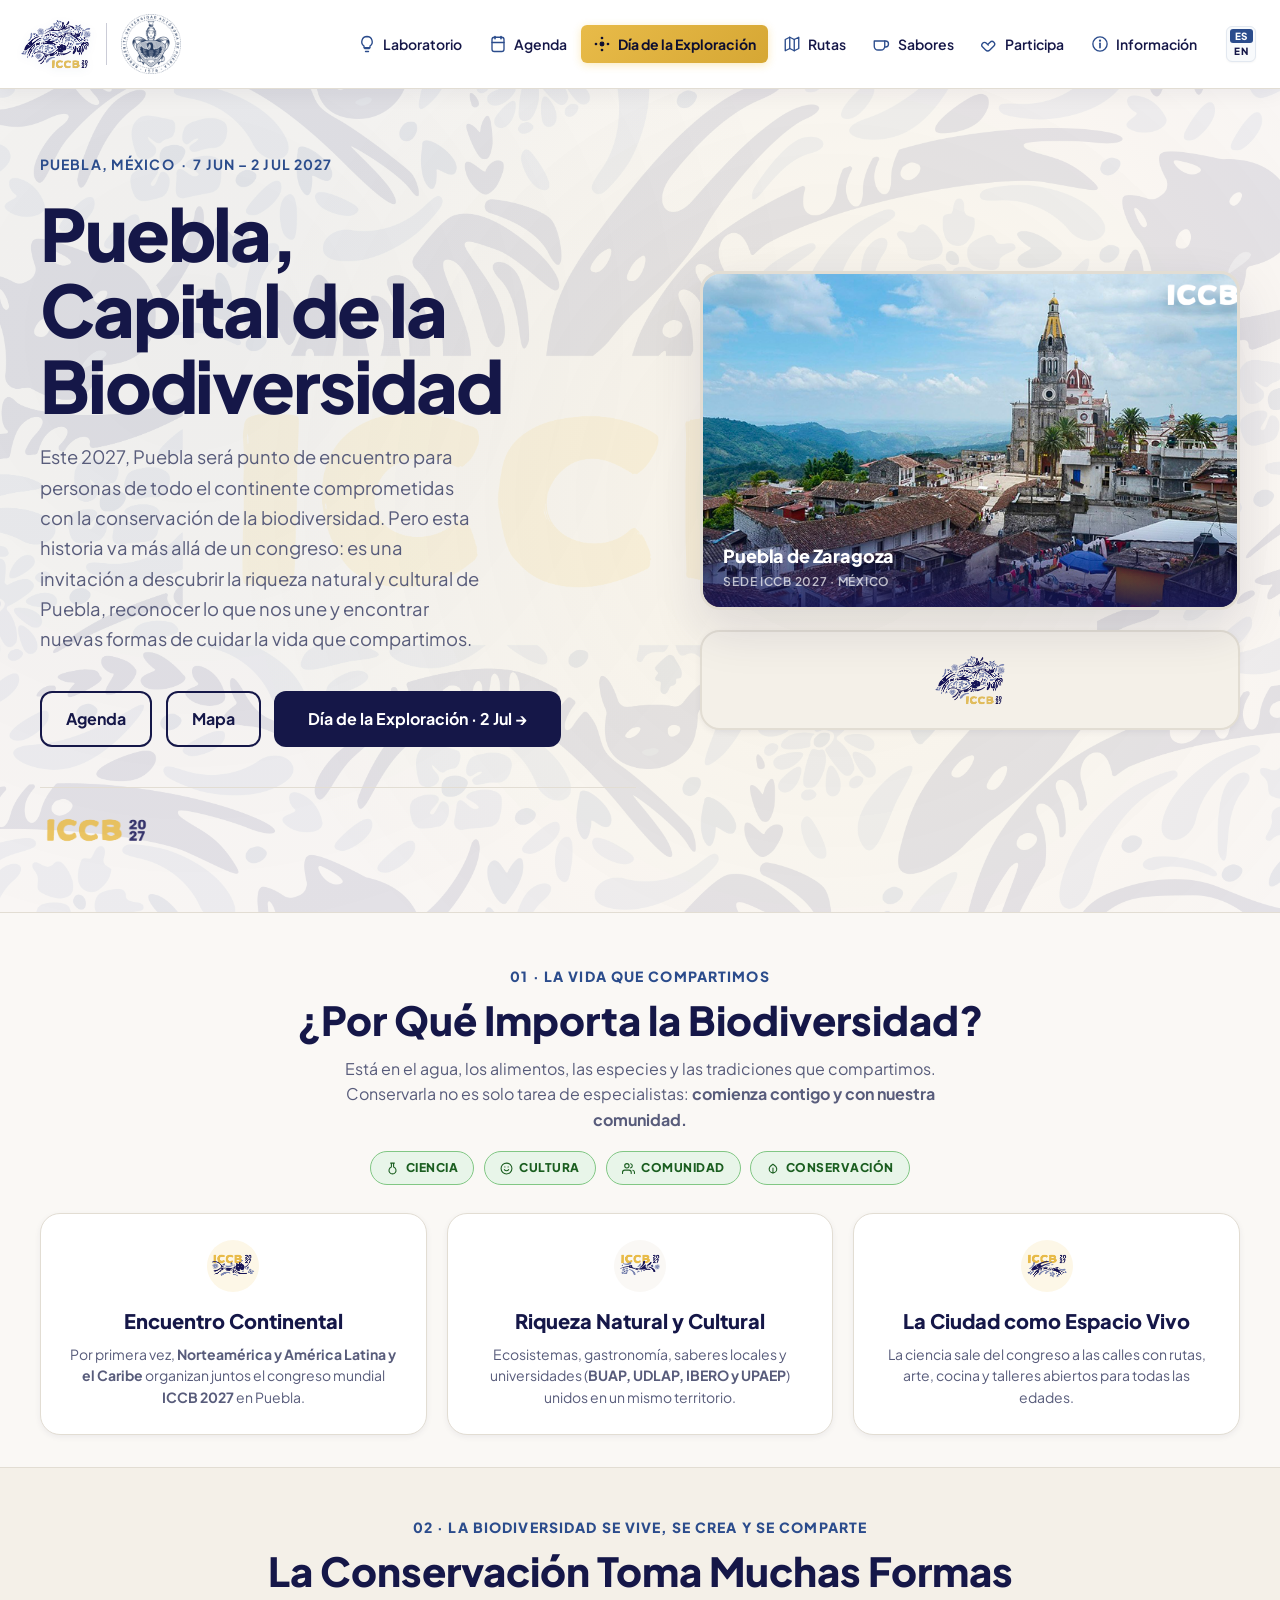
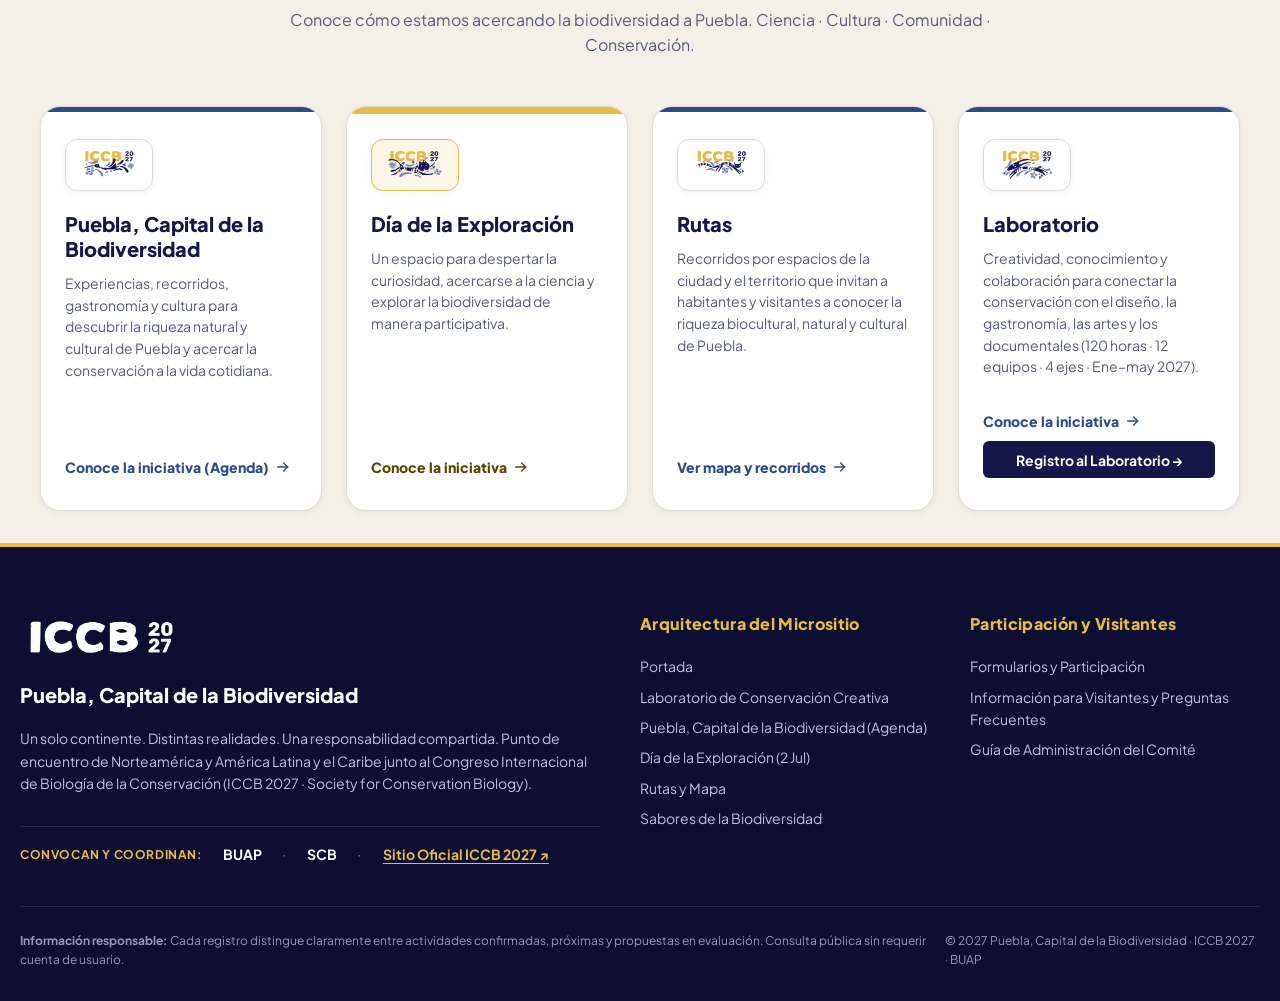
==== commit e41094fb: "feat: completar arquitectura y requerimientos ICCB 2027, modernizar iconos svg y optimizar navegacio" ====
--- a/index.html
+++ b/index.html
@@ -1,28 +1,4 @@
 <!DOCTYPE html>
-<!-- ==============================================================================
-     ¡BIENVENIDO A INDEX.HTML! (PORTADA PRINCIPAL · SECCIÓN 1 Y 2 DEL PDF)
-     ==============================================================================
-     Esta página cumple todos los requerimientos de la "Portada" en el documento
-     "Arquitectura y requerimientos del micrositio Puebla, Capital de la Biodiversidad":
-     
-     1. MENOS CLICS: Acceso directo a Agenda, Día de la Exploración (2 de julio) y
-        Mapa y Recorridos desde el primer vistazo (Hero Banner).
-     2. BUSCADOR CONECTADO: Filtra actividades por palabra clave y categoría oficial,
-        conectándose con el Directorio Único de Actividades (agenda.html).
-     3. PRESENTACIÓN DE LA INICIATIVA: Explica qué es "Puebla, Capital de la
-        Biodiversidad", su periodo (7 de junio al 2 de julio de 2027), su vínculo
-        con el ICCB 2027 y las instituciones participantes.
-     4. ACCESOS DESTACADOS A LAS SECCIONES DE LA ARQUITECTURA:
-        - Creative Conservation Labs (ccl.html)
-        - Directorio y Agenda (agenda.html)
-        - Día de la Exploración (exploracion.html)
-        - Mapa y Recorridos (rutas.html)
-        - Sabores de la Biodiversidad (menu.html)
-        - Aprende y Participa (participa.html)
-     5. ¿QUÉ PUEDO HACER?: Propuestas rápidas por tipo de público e invitación a
-        participar sin requerir cuenta de usuario.
-     ============================================================================== -->
-
 <html lang="es">
 
 <head>
@@ -179,12 +155,7 @@
          ========================================================================== -->
     <main class="site-main" id="main-content">
 
-        <!-- ======================================================================
-             A. HERO BANNER (Presentación y principio de "Menos clics")
-             Criterio de aceptación (Sección 8):
-             "La agenda y el Día de la Exploración se encuentran directamente desde
-              la portada", junto con el acceso directo al Mapa y Recorridos.
-             ====================================================================== -->
+
         <section class="hero-section" id="home">
             <div class="hero-bg-media" aria-hidden="true">
                 <div class="hero-bg-texture"></div>
@@ -198,25 +169,27 @@
                         Puebla, México &nbsp;·&nbsp; 7 Jun – 2 Jul 2027
                     </div>
 
-                    <h1 class="hero-title" data-en="Puebla, <br> Capital of Biodiversity">
+                    <h1 class="hero-title" data-en="Puebla <br> Capital of Biodiversity">
                         Puebla, <br> Capital de la Biodiversidad
                     </h1>
 
                     <p class="hero-subtitle"
-                        data-en="In 2027, Puebla will serve as a gathering place for people from across the continent who are committed to biodiversity conservation. But this story goes beyond a conference: it is an invitation to discover Puebla’s natural and cultural riches, to recognize what unites us, and to find new ways to care for the life we share.">
+                        data-en="In 2027, Puebla will serve as a gathering place for people from across the continent who are committed
+                        to biodiversity conservation. But this story goes beyond a conference: it is an invitation to discover Puebla’s
+                        natural and cultural riches, to recognize what unites us, and to find new ways to care for the life we share.">
                         Este 2027, Puebla será punto de encuentro para personas de todo el continente comprometidas con
-                        la
-                        conservación de la biodiversidad. Pero esta historia va más allá de un congreso: es una
-                        invitación a descubrir la riqueza natural y cultural de Puebla, reconocer lo que nos une y
-                        encontrar nuevas formas de cuidar la vida que compartimos.
+                        la conservación
+                        de la biodiversidad. Pero esta historia va más allá de un congreso: es una invitación a
+                        descubrir la riqueza
+                        natural y cultural de Puebla, reconocer lo que nos une y encontrar nuevas formas de cuidar la
+                        vida que compartimos.
                     </p>
 
                     <!-- Fila de botones prioritarios ("Menos clics": Agenda, Día de la Exploración y Mapa) -->
                     <div class="hero-cta-row">
-                        <a href="agenda.html" class="hero-btn-primary" data-en="Agenda & Directory">Agenda y
-                            Directorio</a>
-                        <a href="rutas.html" class="hero-btn-primary" data-en="Map & Routes">Mapa y Recorridos</a>
-                        <a href="exploracion.html" class="hero-btn-secondary" data-en="Exploration Day · July 2 &rarr;">
+                        <a href="agenda.html" class="hero-btn-secondary" data-en="Agenda">Agenda </a>
+                        <a href="rutas.html" class="hero-btn-secondary" data-en="Map">Mapa</a>
+                        <a href="exploracion.html" class="hero-btn-primary" data-en="Exploration Day · July 2 &rarr;">
                             Día de la Exploración · 2 Jul &rarr;
                         </a>
                     </div>
@@ -247,8 +220,7 @@
 
 
         <!-- ======================================================================
-             C. PRESENTACIÓN: 01 · LA VIDA QUE COMPARTIMOS
-             Diseño visual, ligero y rápido de escanear (sin bloques largos de texto).
+              SECCION 2: LA VIDA QUE COMPARTIMOS
              ====================================================================== -->
         <section class="page-section" id="presentacion-iniciativa" style="padding:3.25rem 1.25rem 2rem;">
             <div class="container">
@@ -259,48 +231,94 @@
                     </h2>
                     <p class="section-main-desc" style="max-width:640px; margin:0 auto;"
                         data-en="It is in the water, food, species, and traditions we share. Conserving it is a scientific, cultural, and collective task.">
-                        Está en el agua, los alimentos, las especies y las tradiciones que compartimos. Conservarla no es
+                        Está en el agua, los alimentos, las especies y las tradiciones que compartimos. Conservarla no
+                        es
                         solo tarea de especialistas: <strong>comienza contigo y con nuestra comunidad.</strong>
                     </p>
 
-                    <!-- Tira visual de 4 palabras clave (rápida de leer de un vistazo) -->
+                    <!-- Tira visual de 4 palabras clave -->
                     <div style="display:flex; gap:0.6rem; justify-content:center; flex-wrap:wrap; margin-top:1.15rem;">
-                        <span class="badge-status confirmada" style="padding:0.4rem 0.95rem; font-size:var(--font-xs);">🔬 Ciencia</span>
-                        <span class="badge-status confirmada" style="padding:0.4rem 0.95rem; font-size:var(--font-xs);">🎭 Cultura</span>
-                        <span class="badge-status confirmada" style="padding:0.4rem 0.95rem; font-size:var(--font-xs);">🤝 Comunidad</span>
-                        <span class="badge-status confirmada" style="padding:0.4rem 0.95rem; font-size:var(--font-xs);">🌿 Conservación</span>
-                    </div>
-                </div>
-
-                <!-- 3 tarjetas visuales y breves (100% centradas en ícono, título y texto) -->
+                        <span class="badge-status confirmada"
+                            style="padding:0.4rem 0.95rem; font-size:var(--font-xs); display:inline-flex; align-items:center; gap:0.4rem;">
+                            <svg width="13" height="13" viewBox="0 0 24 24" fill="none" stroke="currentColor"
+                                stroke-width="2" stroke-linecap="round" stroke-linejoin="round">
+                                <path d="M10 2v7.31M14 9.3V2M8.5 2h7M14 9.3a6.5 6.5 0 1 1-4 0" />
+                            </svg>
+                            Ciencia
+                        </span>
+                        <span class="badge-status confirmada"
+                            style="padding:0.4rem 0.95rem; font-size:var(--font-xs); display:inline-flex; align-items:center; gap:0.4rem;">
+                            <svg width="13" height="13" viewBox="0 0 24 24" fill="none" stroke="currentColor"
+                                stroke-width="2" stroke-linecap="round" stroke-linejoin="round">
+                                <circle cx="12" cy="12" r="10" />
+                                <path d="M8 14s1.5 2 4 2 4-2 4-2M9 9h.01M15 9h.01" />
+                            </svg>
+                            Cultura
+                        </span>
+                        <span class="badge-status confirmada"
+                            style="padding:0.4rem 0.95rem; font-size:var(--font-xs); display:inline-flex; align-items:center; gap:0.4rem;">
+                            <svg width="13" height="13" viewBox="0 0 24 24" fill="none" stroke="currentColor"
+                                stroke-width="2" stroke-linecap="round" stroke-linejoin="round">
+                                <path d="M17 21v-2a4 4 0 0 0-4-4H5a4 4 0 0 0-4 4v2" />
+                                <circle cx="9" cy="7" r="4" />
+                                <path d="M23 21v-2a4 4 0 0 0-3-3.87M16 3.13a4 4 0 0 1 0 7.75" />
+                            </svg>
+                            Comunidad
+                        </span>
+                        <span class="badge-status confirmada"
+                            style="padding:0.4rem 0.95rem; font-size:var(--font-xs); display:inline-flex; align-items:center; gap:0.4rem;">
+                            <svg width="13" height="13" viewBox="0 0 24 24" fill="none" stroke="currentColor"
+                                stroke-width="2" stroke-linecap="round" stroke-linejoin="round">
+                                <path d="M11 20A7 7 0 0 1 4 13c0-4 3.5-7 7-9 3.5 2 7 5 7 9a7 7 0 0 1-7 7Z" />
+                                <path d="M11 20v-9" />
+                            </svg>
+                            Conservación
+                        </span>
+                    </div>
+                </div>
+
+                <!-- 3 tarjetas visuales y breves -->
                 <div class="info-grid" style="grid-template-columns:repeat(auto-fit, minmax(270px, 1fr)); gap:1.25rem;">
-                    <div class="info-card" style="display:flex; flex-direction:column; align-items:center; text-align:center; padding:1.6rem 1.4rem;">
-                        <div style="width:52px; height:52px; margin:0 auto 0.85rem; border-radius:50%; background:var(--color-gold-soft); display:flex; align-items:center; justify-content:center;">
-                            <img src="assets/img/Logo Animals__Logo_Jaguar.png" alt="Encuentro continental" style="height:34px; width:auto;">
-                        </div>
-                        <h3 style="justify-content:center; text-align:center; width:100%; margin-bottom:0.4rem;">Encuentro Continental</h3>
+                    <div class="info-card"
+                        style="display:flex; flex-direction:column; align-items:center; text-align:center; padding:1.6rem 1.4rem;">
+                        <div
+                            style="width:52px; height:52px; margin:0 auto 0.85rem; border-radius:50%; background:var(--color-gold-soft); display:flex; align-items:center; justify-content:center;">
+                            <img src="assets/img/Logo Animals__Logo_Jaguar.png" alt="Encuentro continental"
+                                style="height:34px; width:auto;">
+                        </div>
+                        <h3 style="justify-content:center; text-align:center; width:100%; margin-bottom:0.4rem;">
+                            Encuentro Continental</h3>
                         <p style="font-size:var(--font-sm); line-height:1.55; margin:0; text-align:center;">
                             Por primera vez, <strong>Norteamérica y América Latina y el Caribe</strong> organizan juntos
                             el congreso mundial <strong>ICCB 2027</strong> en Puebla.
                         </p>
                     </div>
 
-                    <div class="info-card" style="display:flex; flex-direction:column; align-items:center; text-align:center; padding:1.6rem 1.4rem;">
-                        <div style="width:52px; height:52px; margin:0 auto 0.85rem; border-radius:50%; background:var(--color-cream-light); display:flex; align-items:center; justify-content:center;">
-                            <img src="assets/img/Logo Animals__Logo_Colibri.png" alt="Riqueza biocultural" style="height:34px; width:auto;">
-                        </div>
-                        <h3 style="justify-content:center; text-align:center; width:100%; margin-bottom:0.4rem;">Riqueza Natural y Cultural</h3>
+                    <div class="info-card"
+                        style="display:flex; flex-direction:column; align-items:center; text-align:center; padding:1.6rem 1.4rem;">
+                        <div
+                            style="width:52px; height:52px; margin:0 auto 0.85rem; border-radius:50%; background:var(--color-cream-light); display:flex; align-items:center; justify-content:center;">
+                            <img src="assets/img/Logo Animals__Logo_Colibri.png" alt="Riqueza biocultural"
+                                style="height:34px; width:auto;">
+                        </div>
+                        <h3 style="justify-content:center; text-align:center; width:100%; margin-bottom:0.4rem;">Riqueza
+                            Natural y Cultural</h3>
                         <p style="font-size:var(--font-sm); line-height:1.55; margin:0; text-align:center;">
-                            Ecosistemas, gastronomía, saberes locales y universidades (<strong>BUAP, UDLAP, IBERO y UPAEP</strong>)
+                            Ecosistemas, gastronomía, saberes locales y universidades (<strong>BUAP, UDLAP, IBERO y
+                                UPAEP</strong>)
                             unidos en un mismo territorio.
                         </p>
                     </div>
 
-                    <div class="info-card" style="display:flex; flex-direction:column; align-items:center; text-align:center; padding:1.6rem 1.4rem;">
-                        <div style="width:52px; height:52px; margin:0 auto 0.85rem; border-radius:50%; background:var(--color-gold-soft); display:flex; align-items:center; justify-content:center;">
-                            <img src="assets/img/Logo Animals__Logo_Teporingo.png" alt="La ciudad como espacio vivo" style="height:34px; width:auto;">
-                        </div>
-                        <h3 style="justify-content:center; text-align:center; width:100%; margin-bottom:0.4rem;">La Ciudad como Espacio Vivo</h3>
+                    <div class="info-card"
+                        style="display:flex; flex-direction:column; align-items:center; text-align:center; padding:1.6rem 1.4rem;">
+                        <div
+                            style="width:52px; height:52px; margin:0 auto 0.85rem; border-radius:50%; background:var(--color-gold-soft); display:flex; align-items:center; justify-content:center;">
+                            <img src="assets/img/Logo Animals__Logo_Teporingo.png" alt="La ciudad como espacio vivo"
+                                style="height:34px; width:auto;">
+                        </div>
+                        <h3 style="justify-content:center; text-align:center; width:100%; margin-bottom:0.4rem;">La
+                            Ciudad como Espacio Vivo</h3>
                         <p style="font-size:var(--font-sm); line-height:1.55; margin:0; text-align:center;">
                             La ciencia sale del congreso a las calles con rutas, arte, cocina y talleres abiertos para
                             todas las edades.
@@ -311,13 +329,11 @@
         </section>
 
         <!-- ======================================================================
-             D. LOS CUATRO EJES PRINCIPALES DEL MICROSITIO
-             Información extraída de iccb.viep.com.mx/respaldo/index.php#iniciativas
-             Las 4 tarjetas solicitadas:
-             1. Puebla, Capital de la Biodiversidad (vinculada a agenda.html)
-             2. Día de la Exploración (vinculada a exploracion.html)
-             3. Rutas (vinculada a rutas.html)
-             4. Laboratorio (vinculada a ccl.html y con enlace directo de registro)
+             SECCION 3: LOS CUATRO EJES PRINCIPALES
+             1. Puebla, Capital de la Biodiversidad (agenda.html)
+             2. Día de la Exploración (exploracion.html)
+             3. Rutas (rutas.html)
+             4. Laboratorio (ccl.html y enlace directo de registro)
              ====================================================================== -->
         <section class="feature-grid-section" style="padding-top:3rem;">
             <div class="container">
--- a/assets/css/styles.css
+++ b/assets/css/styles.css
@@ -22,76 +22,127 @@
    ============================================================================== */
 :root {
     /* --- COLORES CREMA Y TIERRA (FONDOS Y BORDES SUAVES) --- */
-    --color-cream: #F4F0E8;          /* Crema base de fondo para toda la página */
-    --color-cream-light: #FAF8F5;    /* Crema casi blanco para fondos de tarjetas y botones */
-    --color-cream-card: #EFEBE4;     /* Crema un poquito más oscuro para el interior de las tarjetas */
-    --color-cream-border: #E2DDD3;   /* Color para los bordes delgados de las cajas */
+    --color-cream: #F4F0E8;
+    /* Crema base de fondo para toda la página */
+    --color-cream-light: #FAF8F5;
+    /* Crema casi blanco para fondos de tarjetas y botones */
+    --color-cream-card: #EFEBE4;
+    /* Crema un poquito más oscuro para el interior de las tarjetas */
+    --color-cream-border: #E2DDD3;
+    /* Color para los bordes delgados de las cajas */
 
     /* --- COLORES AZUL MARINO Y TALAVERA (INSTITUCIONALES BUAP / ICCB) --- */
-    --color-navy: #151748;           /* Azul marino clásico para títulos y textos importantes */
-    --color-navy-deep: #0D0E31;      /* Azul noche muy oscuro para fondos profundos */
-    --color-navy-card: #141646;      /* Azul para tarjetas oscuras */
-    --color-navy-light: #232668;     /* Azul marino iluminado */
-    --color-talavera-blue: #2B4C8C;  /* Azul Talavera tradicional para enlaces y acentos */
-    --color-talavera-hover: #1F3868; /* Azul Talavera más oscuro cuando pasas el ratón por encima */
-    --color-soft-blue: #8FAAD0;      /* Azul pastel suave para iconos y detalles */
-    --color-soft-blue-light: #EBF1F9;/* Azul cielo muy clarito para fondos de pestañas */
+    --color-navy: #151748;
+    /* Azul marino clásico para títulos y textos importantes */
+    --color-navy-deep: #0D0E31;
+    /* Azul noche muy oscuro para fondos profundos */
+    --color-navy-card: #141646;
+    /* Azul para tarjetas oscuras */
+    --color-navy-light: #232668;
+    /* Azul marino iluminado */
+    --color-talavera-blue: #2B4C8C;
+    /* Azul Talavera tradicional para enlaces y acentos */
+    --color-talavera-hover: #1F3868;
+    /* Azul Talavera más oscuro cuando pasas el ratón por encima */
+    --color-soft-blue: #8FAAD0;
+    /* Azul pastel suave para iconos y detalles */
+    --color-soft-blue-light: #EBF1F9;
+    /* Azul cielo muy clarito para fondos de pestañas */
 
     /* --- TONOS DORADOS Y MIEL (ACENTOS DECORATIVOS DE PRESTIGIO) --- */
-    --color-gold: #E8BB49;           /* Dorado brillante para botones estelares y bordes */
-    --color-gold-hover: #D6A734;     /* Dorado oscuro al pasar el ratón */
-    --color-gold-soft: #FDF7E7;      /* Dorado muy pálido para cajas de iconos */
-    --color-gold-text: #5C4300;      /* Dorado/café oscuro para que los textos dorados se lean bien */
+    --color-gold: #E8BB49;
+    /* Dorado brillante para botones estelares y bordes */
+    --color-gold-hover: #D6A734;
+    /* Dorado oscuro al pasar el ratón */
+    --color-gold-soft: #FDF7E7;
+    /* Dorado muy pálido para cajas de iconos */
+    --color-gold-text: #5C4300;
+    /* Dorado/café oscuro para que los textos dorados se lean bien */
 
     /* --- TONOS LAVANDA Y TEXTOS --- */
-    --color-lavender: #7B86B8;       /* Lavanda suave para iconos y detalles secundarios */
-    --color-lavender-soft: #ECEEF6;  /* Lavanda casi blanco para fondos */
-    --color-text-main: #1A1D36;      /* Color negro-azulado principal para leer textos cómodamente */
-    --color-text-muted: #585C7B;     /* Color grisáceo para subtítulos o fechas secundarias */
-    --color-text-light: #FFFFFF;     /* Color blanco puro para textos sobre fondos oscuros */
-    --color-surface: #FFFFFF;        /* Color blanco para el papel o fondo de las tarjetas */
-    --color-border: #DCDDE8;         /* Gris suave para líneas divisorias */
+    --color-lavender: #7B86B8;
+    /* Lavanda suave para iconos y detalles secundarios */
+    --color-lavender-soft: #ECEEF6;
+    /* Lavanda casi blanco para fondos */
+    --color-text-main: #1A1D36;
+    /* Color negro-azulado principal para leer textos cómodamente */
+    --color-text-muted: #585C7B;
+    /* Color grisáceo para subtítulos o fechas secundarias */
+    --color-text-light: #FFFFFF;
+    /* Color blanco puro para textos sobre fondos oscuros */
+    --color-surface: #FFFFFF;
+    /* Color blanco para el papel o fondo de las tarjetas */
+    --color-border: #DCDDE8;
+    /* Gris suave para líneas divisorias */
 
     /* --- COLORES DE ESTADO (SEMÁFORO DE ACTIVIDADES) --- */
-    --status-confirmed-bg: #E8F5E9;    /* Verde claro: Fondo de actividad "Confirmada" */
-    --status-confirmed-text: #1B5E20;  /* Verde oscuro: Letra de actividad "Confirmada" */
-    --status-confirmed-border: #81C784;/* Verde medio: Borde de actividad "Confirmada" */
-
-    --status-upcoming-bg: #FFF8E1;     /* Amarillo claro: Fondo de "Próximamente" */
-    --status-upcoming-text: #B78103;   /* Mostaza oscuro: Letra de "Próximamente" */
-    --status-upcoming-border: #FFD54F; /* Amarillo medio: Borde de "Próximamente" */
-
-    --status-proposal-bg: #EEF2FA;     /* Azul/Gris claro: Fondo de "Propuesta" */
-    --status-proposal-text: #2C3E75;   /* Azul pizarra: Letra de "Propuesta" */
-    --status-proposal-border: #B2C3E8; /* Azul claro: Borde de "Propuesta" */
+    --status-confirmed-bg: #E8F5E9;
+    /* Verde claro: Fondo de actividad "Confirmada" */
+    --status-confirmed-text: #1B5E20;
+    /* Verde oscuro: Letra de actividad "Confirmada" */
+    --status-confirmed-border: #81C784;
+    /* Verde medio: Borde de actividad "Confirmada" */
+
+    --status-upcoming-bg: #FFF8E1;
+    /* Amarillo claro: Fondo de "Próximamente" */
+    --status-upcoming-text: #B78103;
+    /* Mostaza oscuro: Letra de "Próximamente" */
+    --status-upcoming-border: #FFD54F;
+    /* Amarillo medio: Borde de "Próximamente" */
+
+    --status-proposal-bg: #EEF2FA;
+    /* Azul/Gris claro: Fondo de "Propuesta" */
+    --status-proposal-text: #2C3E75;
+    /* Azul pizarra: Letra de "Propuesta" */
+    --status-proposal-border: #B2C3E8;
+    /* Azul claro: Borde de "Propuesta" */
 
     /* --- TIPOGRAFÍA (LETRAS) --- */
     /* Lista de fuentes: si la computadora no tiene la primera, intenta con la segunda y así sucesivamente */
     --font-sans: 'Plus Jakarta Sans', 'Avenir Next', -apple-system, BlinkMacSystemFont, "Segoe UI", Roboto, sans-serif;
-    --font-scale: 1;                 /* Factor para multiplicar el tamaño de las letras */
-    --font-xs: calc(0.75rem * var(--font-scale));   /* 12px: Letra muy chiquita (pastillas, notas) */
-    --font-sm: calc(0.875rem * var(--font-scale));  /* 14px: Letra pequeña (subtítulos, menús) */
-    --font-base: calc(1rem * var(--font-scale));    /* 16px: Letra normal de lectura en párrafos */
-    --font-md: calc(1.125rem * var(--font-scale));  /* 18px: Letra mediana para títulos pequeños */
-    --font-lg: calc(1.25rem * var(--font-scale));   /* 20px: Letra grande para encabezados */
-    --font-xl: calc(1.5rem * var(--font-scale));    /* 24px: Letra extragrande para títulos */
+    --font-scale: 1;
+    /* Factor para multiplicar el tamaño de las letras */
+    --font-xs: calc(0.75rem * var(--font-scale));
+    /* 12px: Letra muy chiquita (pastillas, notas) */
+    --font-sm: calc(0.875rem * var(--font-scale));
+    /* 14px: Letra pequeña (subtítulos, menús) */
+    --font-base: calc(1rem * var(--font-scale));
+    /* 16px: Letra normal de lectura en párrafos */
+    --font-md: calc(1.125rem * var(--font-scale));
+    /* 18px: Letra mediana para títulos pequeños */
+    --font-lg: calc(1.25rem * var(--font-scale));
+    /* 20px: Letra grande para encabezados */
+    --font-xl: calc(1.5rem * var(--font-scale));
+    /* 24px: Letra extragrande para títulos */
 
     /* --- BORDES REDONDEADOS (BORDER RADIUS) --- */
-    --radius-sm: 6px;                /* Esquinas ligeramente suavizadas (botones pequeños) */
-    --radius-md: 12px;               /* Esquinas medianas (tarjetas, ventanas de diálogo) */
-    --radius-lg: 20px;               /* Esquinas muy curvas y modernas (contenedores grandes) */
-    --radius-pill: 9999px;           /* Forma de pastilla o cápsula totalmente redonda a los lados */
+    --radius-sm: 6px;
+    /* Esquinas ligeramente suavizadas (botones pequeños) */
+    --radius-md: 12px;
+    /* Esquinas medianas (tarjetas, ventanas de diálogo) */
+    --radius-lg: 20px;
+    /* Esquinas muy curvas y modernas (contenedores grandes) */
+    --radius-pill: 9999px;
+    --radius-full: 9999px;
+    --container-max: 1240px;
+    /* Forma de pastilla o cápsula totalmente redonda a los lados */
 
     /* --- SOMBRAS (BOX SHADOW) --- */
     /* Dan la sensación de que las tarjetas flotan como papel encima de una mesa */
-    --shadow-sm: 0 2px 6px rgba(21, 23, 72, 0.06);     /* Sombra diminuta y sutil */
-    --shadow-md: 0 6px 18px rgba(21, 23, 72, 0.08);    /* Sombra mediana */
-    --shadow-lg: 0 12px 32px rgba(21, 23, 72, 0.12);   /* Sombra fuerte para elementos destacados */
-    --shadow-hover: 0 16px 36px rgba(21, 23, 72, 0.16);/* Sombra al pasar el ratón (efecto de elevarse) */
+    --shadow-sm: 0 2px 6px rgba(21, 23, 72, 0.06);
+    /* Sombra diminuta y sutil */
+    --shadow-md: 0 6px 18px rgba(21, 23, 72, 0.08);
+    /* Sombra mediana */
+    --shadow-lg: 0 12px 32px rgba(21, 23, 72, 0.12);
+    /* Sombra fuerte para elementos destacados */
+    --shadow-hover: 0 16px 36px rgba(21, 23, 72, 0.16);
+    /* Sombra al pasar el ratón (efecto de elevarse) */
 
     /* --- VELOCIDAD DE ANIMACIONES (TRANSITIONS) --- */
-    --transition-fast: 0.18s ease;                      /* Cambios rápidos (ej. color al pasar el cursor) */
-    --transition-normal: 0.28s cubic-bezier(0.16, 1, 0.3, 1); /* Movimientos suaves y elegantes */
+    --transition-fast: 0.18s ease;
+    /* Cambios rápidos (ej. color al pasar el cursor) */
+    --transition-normal: 0.28s cubic-bezier(0.16, 1, 0.3, 1);
+    /* Movimientos suaves y elegantes */
 }
 
 /* ==============================================================================
@@ -105,1882 +156,2089 @@
     /* box-sizing: border-box: Si una caja mide 100px de ancho y le pones borde de 5px,
        sigue midiendo 100px exactos en total. ¡Evita que las cosas se descuadren! */
     box-sizing: border-box;
-    margin: 0;   /* Quita el margen exterior no deseado */
-    padding: 0;  /* Quita el relleno interior no deseado */
+    margin: 0;
+    /* Quita el margen exterior no deseado */
+    padding: 0;
+    /* Quita el relleno interior no deseado */
 }
 
 /* La página completa (la ventana del navegador) */
 html {
-    font-size: 100%;           /* 100% equivale al tamaño estándar de 16 píxeles */
-    scroll-behavior: smooth;   /* Hace que cuando toques un enlace, baje suavemente sin saltar de golpe */
+    font-size: 100%;
+    /* 100% equivale al tamaño estándar de 16 píxeles */
+    scroll-behavior: smooth;
+    /* Hace que cuando toques un enlace, baje suavemente sin saltar de golpe */
 }
 
 /* El cuerpo entero de la página */
 body {
-    font-family: var(--font-sans);      /* Usa nuestra tipografía bonita guardada arriba */
-    font-size: var(--font-base);        /* Letra de tamaño normal (16px) */
-    line-height: 1.6;                   /* Espacio entre renglones para no cansar la vista */
-    color: var(--color-text-main);      /* Color oscuro de lectura */
-    background: var(--color-cream);     /* Fondo color crema suave de toda la página */
-    display: flex;                      /* Activa el acomodador flexible (Flexbox) */
-    flex-direction: column;             /* Acomoda los elementos en fila vertical (hacia abajo) */
-    min-height: 100vh;                  /* Ocupa al menos el 100% de la altura de la pantalla (evita que el footer suba al centro) */
+    font-family: var(--font-sans);
+    /* Usa nuestra tipografía bonita guardada arriba */
+    font-size: var(--font-base);
+    /* Letra de tamaño normal (16px) */
+    line-height: 1.6;
+    /* Espacio entre renglones para no cansar la vista */
+    color: var(--color-text-main);
+    /* Color oscuro de lectura */
+    background: var(--color-cream);
+    /* Fondo color crema suave de toda la página */
+    display: flex;
+    /* Activa el acomodador flexible (Flexbox) */
+    flex-direction: column;
+    /* Acomoda los elementos en fila vertical (hacia abajo) */
+    min-height: 100vh;
+    /* Ocupa al menos el 100% de la altura de la pantalla (evita que el footer suba al centro) */
 }
 
 /* Reglas generales para todos los enlaces <a> */
 a {
-    color: var(--color-talavera-blue);  /* Azul Talavera tradicional */
-    text-decoration: underline;         /* Línea subrayada */
-    text-decoration-thickness: 1px;     /* Grosor de la línea delgada */
-    text-underline-offset: 3px;         /* Separa la línea 3 píxeles abajo de las letras */
-    transition: color var(--transition-fast); /* Cambia de color suavemente al pasar el ratón */
+    color: var(--color-talavera-blue);
+    /* Azul Talavera tradicional */
+    text-decoration: underline;
+    /* Línea subrayada */
+    text-decoration-thickness: 1px;
+    /* Grosor de la línea delgada */
+    text-underline-offset: 3px;
+    /* Separa la línea 3 píxeles abajo de las letras */
+    transition: color var(--transition-fast);
+    /* Cambia de color suavemente al pasar el ratón */
 }
 
 /* Cuando el usuario pasa el ratón por encima del enlace (hover) */
 a:hover {
-    color: var(--color-navy);           /* Se vuelve azul marino más oscuro */
+    color: var(--color-navy);
+    /* Se vuelve azul marino más oscuro */
 }
 
 /* Reglas para todas las fotos e imágenes <img> */
 img {
-    max-width: 100%;    /* Nunca se saldrá del tamaño de su contenedor (evita que se desborde la pantalla) */
-    height: auto;       /* Conserva su proporción natural para no verse aplastada o estirada */
-    display: block;     /* Elimina el espacio fantasma que HTML pone debajo de las imágenes en línea */
+    max-width: 100%;
+    /* Nunca se saldrá del tamaño de su contenedor (evita que se desborde la pantalla) */
+    height: auto;
+    /* Conserva su proporción natural para no verse aplastada o estirada */
+    display: block;
+    /* Elimina el espacio fantasma que HTML pone debajo de las imágenes en línea */
 }
 
 /* Accesibilidad con teclado: Cuando te mueves con la tecla TAB */
 :focus-visible {
-    outline: 3px solid var(--color-gold); /* Marco dorado visible para saber dónde está el cursor */
-    outline-offset: 3px;                  /* Despega el marco 3px de la orilla */
-    border-radius: var(--radius-sm);      /* Redondea las esquinas del marco dorado */
+    outline: 3px solid var(--color-gold);
+    /* Marco dorado visible para saber dónde está el cursor */
+    outline-offset: 3px;
+    /* Despega el marco 3px de la orilla */
+    border-radius: var(--radius-sm);
+    /* Redondea las esquinas del marco dorado */
 }
 
 /* La caja contenedora central (.container) */
 .container {
-    max-width: 1240px;    /* Ancho máximo: en pantallas gigantes no deja que el texto se estire infinito */
-    margin: 0 auto;       /* "auto" a los lados centra la caja automáticamente en medio de la pantalla */
-    padding: 0 1.25rem;   /* Espacio de colchón a izquierda y derecha para no chocar con el borde del celular */
-}
-
-        /* ======================================================================
+    max-width: 1240px;
+    /* Ancho máximo: en pantallas gigantes no deja que el texto se estire infinito */
+    margin: 0 auto;
+    /* "auto" a los lados centra la caja automáticamente en medio de la pantalla */
+    padding: 0 1.25rem;
+    /* Espacio de colchón a izquierda y derecha para no chocar con el borde del celular */
+}
+
+/* ======================================================================
            3. ICONOS VECTORIALES (SVG)
            Alinea los iconitos al lado de los textos para que no bailen chuecos.
            ====================================================================== */
-        .talavera-icon,
-        .nav-icon,
-        .nav-icon-gold {
-            display: inline-block; /* Se comporta como letra y como caja al mismo tiempo */
-            vertical-align: middle;/* Centra el icono a la altura media del renglón de texto */
-            flex-shrink: 0;        /* Si no hay espacio, NUNCA permitas que el icono se aplaste */
-        }
-
-        /* Icono normal del menú (azul) */
-        .nav-icon {
-            color: var(--color-talavera-blue);
-            transition: transform var(--transition-fast), color var(--transition-fast);
-        }
-
-        /* Cuando pasas el ratón o la página está activa, el icono sube 1px y cambia a azul marino */
-        .nav-link:hover .nav-icon,
-        .nav-link.active .nav-icon {
-            color: var(--color-navy);
-            transform: translateY(-1px); /* Da un efecto sutil de brinquito hacia arriba */
-        }
-
-        /* Icono especial dorado para el Día de Exploración */
-        .nav-icon-gold {
-            color: var(--color-navy-deep);
-        }
-
-        /* Flechita (→) que aparece al final de las tarjetas */
-        .card-arrow-icon {
-            transition: transform var(--transition-fast);
-        }
-
-        /* Al pasar el ratón sobre la tarjeta, la flecha se desliza 4px a la derecha */
-        .pillar-card:hover .card-arrow-icon,
-        .audience-card:hover .card-arrow-icon {
-            transform: translateX(4px);
-        }
-
-        /* Botón de accesibilidad: escondido 999 píxeles arriba de la pantalla.
+.talavera-icon,
+.nav-icon,
+.nav-icon-gold {
+    display: inline-block;
+    /* Se comporta como letra y como caja al mismo tiempo */
+    vertical-align: middle;
+    /* Centra el icono a la altura media del renglón de texto */
+    flex-shrink: 0;
+    /* Si no hay espacio, NUNCA permitas que el icono se aplaste */
+}
+
+/* Icono normal del menú (azul) */
+.nav-icon {
+    color: var(--color-talavera-blue);
+    transition: transform var(--transition-fast), color var(--transition-fast);
+}
+
+/* Cuando pasas el ratón o la página está activa, el icono sube 1px y cambia a azul marino */
+.nav-link:hover .nav-icon,
+.nav-link.active .nav-icon {
+    color: var(--color-navy);
+    transform: translateY(-1px);
+    /* Da un efecto sutil de brinquito hacia arriba */
+}
+
+/* Icono especial dorado para el Día de Exploración */
+.nav-icon-gold {
+    color: var(--color-navy-deep);
+}
+
+/* Flechita (→) que aparece al final de las tarjetas */
+.card-arrow-icon {
+    transition: transform var(--transition-fast);
+}
+
+/* Al pasar el ratón sobre la tarjeta, la flecha se desliza 4px a la derecha */
+.pillar-card:hover .card-arrow-icon,
+.audience-card:hover .card-arrow-icon {
+    transform: translateX(4px);
+}
+
+/* Botón de accesibilidad: escondido 999 píxeles arriba de la pantalla.
            Solo aparece si una persona ciega navega usando el teclado. */
-        .skip-link {
-            position: absolute;             /* Se posiciona libremente sin empujar otros elementos */
-            top: -999px;                    /* Lo saca de la vista de la pantalla */
-            left: 1rem;
-            background: var(--color-gold);  /* Fondo dorado muy visible */
-            color: var(--color-navy-deep);
-            padding: 0.75rem 1.25rem;       /* Relleno cómodo de presionar */
-            font-weight: 700;
-            z-index: 9999;                  /* Se coloca encima de cualquier cosa en la web */
-            border-radius: var(--radius-sm);
-            text-decoration: none;
-            box-shadow: var(--shadow-lg);
-        }
-
-        /* Cuando el usuario presiona TAB y cae en el skip-link, baja a la vista */
-        .skip-link:focus {
-            top: 1rem;
-        }
-
-        /* ======================================================================
+.skip-link {
+    position: absolute;
+    /* Se posiciona libremente sin empujar otros elementos */
+    top: -999px;
+    /* Lo saca de la vista de la pantalla */
+    left: 1rem;
+    background: var(--color-gold);
+    /* Fondo dorado muy visible */
+    color: var(--color-navy-deep);
+    padding: 0.75rem 1.25rem;
+    /* Relleno cómodo de presionar */
+    font-weight: 700;
+    z-index: 9999;
+    /* Se coloca encima de cualquier cosa en la web */
+    border-radius: var(--radius-sm);
+    text-decoration: none;
+    box-shadow: var(--shadow-lg);
+}
+
+/* Cuando el usuario presiona TAB y cae en el skip-link, baja a la vista */
+.skip-link:focus {
+    top: 1rem;
+}
+
+/* ======================================================================
            4. SELECTOR DE IDIOMA (ES / EN)
            Cajita vertical con las pastillitas para cambiar de Español a Inglés.
            ====================================================================== */
-        .lang-switcher-vertical {
-            display: inline-flex;
-            flex-direction: column;         /* Pone ES arriba y EN abajo */
-            align-items: center;            /* Centra horizontalmente */
-            justify-content: center;        /* Centra verticalmente */
-            background: #F8FAFC;            /* Fondo grisáceo muy tenue */
-            border: 1px solid #E2E8F0;      /* Borde fino */
-            border-radius: var(--radius-sm);
-            padding: 2px;
-            gap: 1px;                       /* 1px de separación entre ES y EN */
-            box-shadow: 0 1px 2px rgba(0, 0, 0, 0.04);
-            flex-shrink: 0;
-        }
-
-        /* Cada pastillita individual (ES o EN) */
-        .lang-switcher-vertical .lang-pill {
-            display: block;
-            padding: 2px 5px;               /* Relleno compacto */
-            border-radius: 3px;
-            color: var(--color-navy);
-            text-decoration: none;          /* Sin subrayado */
-            font-weight: 800;               /* Letra gruesa y legible */
-            font-size: 0.62rem;             /* Tamaño miniatura de 10px */
-            letter-spacing: 0.03em;
-            line-height: 1.1;
-            text-align: center;
-            transition: all var(--transition-fast);
-        }
-
-        /* Al pasar el ratón por el idioma */
-        .lang-switcher-vertical .lang-pill:hover {
-            color: var(--color-talavera-blue);
-            background: rgba(26, 54, 93, 0.08);
-        }
-
-        /* El idioma seleccionado actualmente (activo) */
-        .lang-switcher-vertical .lang-pill.active {
-            background-color: var(--color-talavera-blue); /* Fondo azul Talavera */
-            color: #fff;                                  /* Letras blancas */
-        }
-
-        /* Contenedor del selector de idioma + botón hamburguesa en celulares */
-        .header-mobile-right {
-            display: flex;
-            align-items: center;
-            gap: 0.65rem;                   /* Separación entre idioma y botón de rayitas */
-        }
-
-        /* En pantallas grandes (computadoras mayores a 992px): esconder este bloque móvil */
-        @media(min-width:992px) {
-            .header-mobile-right {
-                display: none !important;
-            }
-        }
-
-        /* En pantallas chicas (celulares menores a 991px): esconder el selector de escritorio */
-        @media(max-width:991px) {
-            .desktop-header-lang {
-                display: none !important;
-            }
-        }
-
-        /* ======================================================================
+.lang-switcher-vertical {
+    display: inline-flex;
+    flex-direction: column;
+    /* Pone ES arriba y EN abajo */
+    align-items: center;
+    /* Centra horizontalmente */
+    justify-content: center;
+    /* Centra verticalmente */
+    background: #F8FAFC;
+    /* Fondo grisáceo muy tenue */
+    border: 1px solid #E2E8F0;
+    /* Borde fino */
+    border-radius: var(--radius-sm);
+    padding: 2px;
+    gap: 1px;
+    /* 1px de separación entre ES y EN */
+    box-shadow: 0 1px 2px rgba(0, 0, 0, 0.04);
+    flex-shrink: 0;
+}
+
+/* Cada pastillita individual (ES o EN) */
+.lang-switcher-vertical .lang-pill {
+    display: block;
+    padding: 2px 5px;
+    /* Relleno compacto */
+    border-radius: 3px;
+    color: var(--color-navy);
+    text-decoration: none;
+    /* Sin subrayado */
+    font-weight: 800;
+    /* Letra gruesa y legible */
+    font-size: 0.62rem;
+    /* Tamaño miniatura de 10px */
+    letter-spacing: 0.03em;
+    line-height: 1.1;
+    text-align: center;
+    transition: all var(--transition-fast);
+}
+
+/* Al pasar el ratón por el idioma */
+.lang-switcher-vertical .lang-pill:hover {
+    color: var(--color-talavera-blue);
+    background: rgba(26, 54, 93, 0.08);
+}
+
+/* El idioma seleccionado actualmente (activo) */
+.lang-switcher-vertical .lang-pill.active {
+    background-color: var(--color-talavera-blue);
+    /* Fondo azul Talavera */
+    color: #fff;
+    /* Letras blancas */
+}
+
+/* Contenedor del selector de idioma + botón hamburguesa en celulares */
+.header-mobile-right {
+    display: flex;
+    align-items: center;
+    gap: 0.65rem;
+    /* Separación entre idioma y botón de rayitas */
+}
+
+/* En pantallas grandes (computadoras mayores a 992px): esconder este bloque móvil */
+@media(min-width:992px) {
+    .header-mobile-right {
+        display: none !important;
+    }
+}
+
+/* En pantallas chicas (celulares menores a 991px): esconder el selector de escritorio */
+@media(max-width:991px) {
+    .desktop-header-lang {
+        display: none !important;
+    }
+}
+
+/* ======================================================================
            5. LA BARRA SUPERIOR FIJA (.site-header)
            Se queda pegada arriba mientras haces scroll (position: sticky).
            ====================================================================== */
-        .site-header {
-            background: #fff;               /* Fondo blanco limpio */
-            position: sticky;               /* Se pega al techo cuando bajas la página */
-            top: 0;                         /* La distancia al techo es cero */
-            z-index: 1000;                  /* Muy alto para flotar sobre fotos y mapas */
-            box-shadow: 0 4px 20px rgba(21, 23, 72, 0.06); /* Sombra elegante */
-            border-bottom: 1px solid var(--color-cream-border); /* Borde sutil inferior */
-        }
-
-        /* Caja interior que limita el ancho del header */
-        .header-container {
-            max-width: 1440px;              /* Ancho máximo en monitores gigantes */
-            margin: 0 auto;                 /* Centrado horizontal */
-            padding: 0.5rem 1.5rem 0.5rem 1.25rem;
-            display: flex;                  /* Flexbox: Logos a la izquierda, menú a la derecha */
-            align-items: center;            /* Centrados verticalmente */
-            justify-content: space-between; /* Empuja los logos a un extremo y el menú al otro */
-            gap: 1.25rem;
-            min-height: 82px;               /* Altura fija suficiente para los logos */
-        }
-
-        /* Envoltorio de los dos logotipos (ICCB + BUAP) */
-        .brand-wrapper {
-            display: inline-flex;
-            align-items: center;
-            gap: 0.85rem;                   /* Separación entre los dos logos */
-            text-decoration: none;
-            flex-shrink: 0;                 /* No permite que los logos se encojan */
-            transition: opacity var(--transition-fast);
-        }
-
-        .brand-wrapper:hover {
-            opacity: 0.92;                  /* Se aclara ligeramente al pasar el cursor */
-        }
-
-        /* Propiedades de las fotos de los logos */
-        .brand-logo-img {
-            width: auto;
-            object-fit: contain;            /* No deforma la imagen */
-            display: block;
-        }
-
-        /* Logo de ICCB 2027 */
-        .brand-logo-iccb {
-            height: 72px;
-            max-width: 160px;
-            filter: drop-shadow(0 2px 4px rgba(26, 54, 93, 0.08)); /* Sombrita al logo */
-        }
-
-        /* Logo de la BUAP */
-        .brand-logo-buap {
-            height: 60px;
-            max-width: 60px;
-        }
-
-        /* Palito o línea vertical que divide ambos logos */
-        .brand-divider {
-            width: 1.5px;                   /* Grosor del palito */
-            height: 42px;                   /* Altura del palito */
-            background: var(--color-navy);  /* Color azul marino */
-            opacity: 0.22;                  /* Casi transparente para ser discreto */
-            flex-shrink: 0;
-        }
-
-        /* Botón de 3 rayitas para celulares (Menú hamburguesa) */
-        .nav-toggle-btn {
-            display: inline-flex;
-            flex-direction: column;         /* Pone las 3 rayitas una sobre otra */
-            justify-content: center;
-            align-items: center;
-            gap: 5px;                       /* Espacio entre cada una de las 3 rayitas */
-            width: 44px;                    /* Tamaño táctil ideal para el dedo (44x44px) */
-            height: 44px;
-            background: var(--color-cream-light);
-            border: 1px solid var(--color-border);
-            border-radius: var(--radius-sm);
-            cursor: pointer;                /* Cambia el cursor a manita de clic */
-        }
-
-        /* Cada una de las 3 rayitas del botón hamburguesa */
-        .nav-toggle-btn span {
-            display: block;
-            width: 22px;                    /* Ancho de la rayita */
-            height: 2.5px;                  /* Grosor de la rayita */
-            background: var(--color-navy);  /* Color azul */
-            border-radius: 2px;
-            transition: all var(--transition-fast);
-        }
-
-        /* ======================================================================
+.site-header {
+    background: #fff;
+    /* Fondo blanco limpio */
+    position: sticky;
+    /* Se pega al techo cuando bajas la página */
+    top: 0;
+    /* La distancia al techo es cero */
+    z-index: 1000;
+    /* Muy alto para flotar sobre fotos y mapas */
+    box-shadow: 0 4px 20px rgba(21, 23, 72, 0.06);
+    /* Sombra elegante */
+    border-bottom: 1px solid var(--color-cream-border);
+    /* Borde sutil inferior */
+}
+
+/* Caja interior que limita el ancho del header */
+.header-container {
+    max-width: 1440px;
+    /* Ancho máximo en monitores gigantes */
+    margin: 0 auto;
+    /* Centrado horizontal */
+    padding: 0.5rem 1.5rem 0.5rem 1.25rem;
+    display: flex;
+    /* Flexbox: Logos a la izquierda, menú a la derecha */
+    align-items: center;
+    /* Centrados verticalmente */
+    justify-content: space-between;
+    /* Empuja los logos a un extremo y el menú al otro */
+    gap: 1.25rem;
+    min-height: 82px;
+    /* Altura fija suficiente para los logos */
+}
+
+/* Envoltorio de los dos logotipos (ICCB + BUAP) */
+.brand-wrapper {
+    display: inline-flex;
+    align-items: center;
+    gap: 0.85rem;
+    /* Separación entre los dos logos */
+    text-decoration: none;
+    flex-shrink: 0;
+    /* No permite que los logos se encojan */
+    transition: opacity var(--transition-fast);
+}
+
+.brand-wrapper:hover {
+    opacity: 0.92;
+    /* Se aclara ligeramente al pasar el cursor */
+}
+
+/* Propiedades de las fotos de los logos */
+.brand-logo-img {
+    width: auto;
+    object-fit: contain;
+    /* No deforma la imagen */
+    display: block;
+}
+
+/* Logo de ICCB 2027 */
+.brand-logo-iccb {
+    height: 72px;
+    max-width: 160px;
+    filter: drop-shadow(0 2px 4px rgba(26, 54, 93, 0.08));
+    /* Sombrita al logo */
+}
+
+/* Logo de la BUAP */
+.brand-logo-buap {
+    height: 60px;
+    max-width: 60px;
+}
+
+/* Palito o línea vertical que divide ambos logos */
+.brand-divider {
+    width: 1.5px;
+    /* Grosor del palito */
+    height: 42px;
+    /* Altura del palito */
+    background: var(--color-navy);
+    /* Color azul marino */
+    opacity: 0.22;
+    /* Casi transparente para ser discreto */
+    flex-shrink: 0;
+}
+
+/* Botón de 3 rayitas para celulares (Menú hamburguesa) */
+.nav-toggle-btn {
+    display: inline-flex;
+    flex-direction: column;
+    /* Pone las 3 rayitas una sobre otra */
+    justify-content: center;
+    align-items: center;
+    gap: 5px;
+    /* Espacio entre cada una de las 3 rayitas */
+    width: 44px;
+    /* Tamaño táctil ideal para el dedo (44x44px) */
+    height: 44px;
+    background: var(--color-cream-light);
+    border: 1px solid var(--color-border);
+    border-radius: var(--radius-sm);
+    cursor: pointer;
+    /* Cambia el cursor a manita de clic */
+}
+
+/* Cada una de las 3 rayitas del botón hamburguesa */
+.nav-toggle-btn span {
+    display: block;
+    width: 22px;
+    /* Ancho de la rayita */
+    height: 2.5px;
+    /* Grosor de la rayita */
+    background: var(--color-navy);
+    /* Color azul */
+    border-radius: 2px;
+    transition: all var(--transition-fast);
+}
+
+/* ======================================================================
            6. MENÚ DE NAVEGACIÓN (.main-nav)
            En celulares viene escondido (display: none).
            Al hacer clic en el botón, JavaScript le añade "is-open" (display: block).
            ====================================================================== */
-        .main-nav {
-            display: none;                  /* Escondido por defecto en celulares */
-            width: 100%;
-        }
-
-        /* Cuando el menú se abre en celular */
-        .main-nav.is-open {
-            display: block;                 /* Se hace visible */
-            padding-top: 1rem;
-            border-top: 1px solid var(--color-cream-border);
-        }
-
-        /* Lista de enlaces (<ul>) */
-        .nav-list {
-            list-style: none;               /* Quita los puntos negros o viñetas de la lista */
-            display: flex;
-            flex-direction: column;         /* En celular van en columna hacia abajo */
-            gap: 0.35rem;                   /* Separación entre cada enlace */
-            margin: 0;
-            padding: 0;
-        }
-
-        /* Cada botón de enlace (.nav-link) */
-        .nav-link {
-            display: flex;
-            align-items: center;
-            gap: 0.45rem;                   /* Separación entre el icono y el texto */
-            padding: 0.5rem 0.75rem;        /* Relleno cómodo alrededor */
-            color: var(--color-navy);
-            text-decoration: none;          /* Sin subrayado */
-            font-weight: 600;               /* Letra semigruesa */
-            font-size: var(--font-sm);      /* Tamaño de letra pequeño (14px) */
-            border-radius: var(--radius-sm);/* Esquinas suaves */
-            white-space: nowrap;            /* No rompe el texto en dos renglones */
-            transition: all var(--transition-fast);
-        }
-
-        /* Al pasar el ratón o cuando estás en esa página (active) */
-        .nav-link:hover,
-        .nav-link.active {
-            background: var(--color-soft-blue-light); /* Fondo azul pastel muy suave */
-            color: var(--color-talavera-blue);        /* Letra azul Talavera */
-        }
-
-        /* Enlace especial destacado en color oro ("Día de Exploración") */
-        .nav-link.highlight {
-            background: linear-gradient(135deg, var(--color-gold), var(--color-gold-hover));
-            color: var(--color-navy-deep);
-            font-weight: 700;
-            box-shadow: 0 2px 8px rgba(242, 184, 36, 0.3); /* Resplandor dorado */
-        }
-
-        .nav-link.highlight:hover {
-            transform: translateY(-1px);    /* Se eleva un poquito */
-            box-shadow: 0 4px 12px rgba(242, 184, 36, 0.4);
-        }
-
-        /* Acciones de usuario en el menú */
-        .nav-user-actions {
-            margin-top: 0.75rem;
-            padding-top: 0.75rem;
-            border-top: 1px solid var(--color-border);
-            display: flex;
-            flex-direction: column;
-            gap: 0.5rem;
-        }
-
-        /* ======================================================================
+.main-nav {
+    display: none;
+    /* Escondido por defecto en celulares */
+    width: 100%;
+}
+
+/* Cuando el menú se abre en celular */
+.main-nav.is-open {
+    display: block;
+    /* Se hace visible */
+    padding-top: 1rem;
+    border-top: 1px solid var(--color-cream-border);
+}
+
+/* Lista de enlaces (<ul>) */
+.nav-list {
+    list-style: none;
+    /* Quita los puntos negros o viñetas de la lista */
+    display: flex;
+    flex-direction: column;
+    /* En celular van en columna hacia abajo */
+    gap: 0.35rem;
+    /* Separación entre cada enlace */
+    margin: 0;
+    padding: 0;
+}
+
+/* Cada botón de enlace (.nav-link) */
+.nav-link {
+    display: flex;
+    align-items: center;
+    gap: 0.45rem;
+    /* Separación entre el icono y el texto */
+    padding: 0.5rem 0.75rem;
+    /* Relleno cómodo alrededor */
+    color: var(--color-navy);
+    text-decoration: none;
+    /* Sin subrayado */
+    font-weight: 600;
+    /* Letra semigruesa */
+    font-size: var(--font-sm);
+    /* Tamaño de letra pequeño (14px) */
+    border-radius: var(--radius-sm);
+    /* Esquinas suaves */
+    white-space: nowrap;
+    /* No rompe el texto en dos renglones */
+    transition: all var(--transition-fast);
+}
+
+/* Al pasar el ratón o cuando estás en esa página (active) */
+.nav-link:hover,
+.nav-link.active {
+    background: var(--color-soft-blue-light);
+    /* Fondo azul pastel muy suave */
+    color: var(--color-talavera-blue);
+    /* Letra azul Talavera */
+}
+
+/* Enlace especial destacado en color oro ("Día de Exploración") */
+.nav-link.highlight {
+    background: linear-gradient(135deg, var(--color-gold), var(--color-gold-hover));
+    color: var(--color-navy-deep);
+    font-weight: 700;
+    box-shadow: 0 2px 8px rgba(242, 184, 36, 0.3);
+    /* Resplandor dorado */
+}
+
+.nav-link.highlight:hover {
+    transform: translateY(-1px);
+    /* Se eleva un poquito */
+    box-shadow: 0 4px 12px rgba(242, 184, 36, 0.4);
+}
+
+/* Acciones de usuario en el menú */
+.nav-user-actions {
+    margin-top: 0.75rem;
+    padding-top: 0.75rem;
+    border-top: 1px solid var(--color-border);
+    display: flex;
+    flex-direction: column;
+    gap: 0.5rem;
+}
+
+/* ======================================================================
            7. MEDIA QUERY: MODO COMPUTADORA (Pantallas de 992px en adelante)
            Aquí cambiamos el comportamiento para que el menú no sea vertical
            ni tenga botón de hamburguesa, sino una barra horizontal elegante.
            ====================================================================== */
-        @media(min-width:992px) {
-            /* Esconde el botón de tres rayitas porque ya no se necesita */
-            .nav-toggle-btn {
-                display: none;
-            }
-
-            /* Muestra el menú siempre visible, alineado horizontalmente a la derecha */
-            .main-nav,
-            .main-nav.is-open {
-                display: flex;
-                align-items: center;
-                justify-content: flex-end;
-                width: auto;
-                padding-top: 0;
-                border-top: none;
-                gap: 0.75rem;
-                flex-shrink: 0;
-            }
-
-            /* Los botones se forman en fila horizontal (row) en vez de columna */
-            .nav-list {
-                flex-direction: row;
-                align-items: center;
-                gap: 0.15rem;
-            }
-
-            .nav-user-actions {
-                margin-top: 0;
-                padding-top: 0;
-                border-top: none;
-                flex-direction: row;
-                align-items: center;
-                margin-left: 0.35rem;
-            }
-        }
-
-        @media(min-width:992px) and (max-width:1240px) {
-            .header-container {
-                padding: 0.35rem 1rem 0.5rem 0.75rem;
-                gap: 0.5rem
-            }
-
-            .brand-logo-iccb {
-                height: 58px
-            }
-
-            .brand-logo-buap {
-                height: 50px;
-                max-width: 50px
-            }
-
-            .brand-divider {
-                height: 32px;
-                margin: 0 0.15rem
-            }
-
-            .nav-link {
-                padding: 0.4rem 0.5rem;
-                font-size: 0.82rem;
-                gap: 0.3rem
-            }
-
-            .btn-sm {
-                padding: 0.35rem 0.65rem;
-                font-size: 0.78rem
-            }
-        }
-
-        @media(max-width:991px) {
-            .header-container {
-                padding: 0.5rem 1rem;
-                min-height: 68px
-            }
-
-            .brand-logo-iccb {
-                height: 52px
-            }
-
-            .brand-logo-buap {
-                height: 44px;
-                max-width: 44px
-            }
-
-            .brand-divider {
-                height: 28px;
-                margin: 0 0.25rem
-            }
-        }
-
-        /* ======================================================================
+@media(min-width:992px) {
+
+    /* Esconde el botón de tres rayitas porque ya no se necesita */
+    .nav-toggle-btn {
+        display: none;
+    }
+
+    /* Muestra el menú siempre visible, alineado horizontalmente a la derecha */
+    .main-nav,
+    .main-nav.is-open {
+        display: flex;
+        align-items: center;
+        justify-content: flex-end;
+        width: auto;
+        padding-top: 0;
+        border-top: none;
+        gap: 0.75rem;
+        flex-shrink: 0;
+    }
+
+    /* Los botones se forman en fila horizontal (row) en vez de columna */
+    .nav-list {
+        flex-direction: row;
+        align-items: center;
+        gap: 0.15rem;
+    }
+
+    .nav-user-actions {
+        margin-top: 0;
+        padding-top: 0;
+        border-top: none;
+        flex-direction: row;
+        align-items: center;
+        margin-left: 0.35rem;
+    }
+}
+
+@media(min-width:992px) and (max-width:1240px) {
+    .header-container {
+        padding: 0.35rem 1rem 0.5rem 0.75rem;
+        gap: 0.5rem
+    }
+
+    .brand-logo-iccb {
+        height: 58px
+    }
+
+    .brand-logo-buap {
+        height: 50px;
+        max-width: 50px
+    }
+
+    .brand-divider {
+        height: 32px;
+        margin: 0 0.15rem
+    }
+
+    .nav-link {
+        padding: 0.4rem 0.5rem;
+        font-size: 0.82rem;
+        gap: 0.3rem
+    }
+
+    .btn-sm {
+        padding: 0.35rem 0.65rem;
+        font-size: 0.78rem
+    }
+}
+
+@media(max-width:991px) {
+    .header-container {
+        padding: 0.5rem 1rem;
+        min-height: 68px
+    }
+
+    .brand-logo-iccb {
+        height: 52px
+    }
+
+    .brand-logo-buap {
+        height: 44px;
+        max-width: 44px
+    }
+
+    .brand-divider {
+        height: 28px;
+        margin: 0 0.25rem
+    }
+}
+
+/* ======================================================================
            8. LA PORTADA PRINCIPAL (.hero-section)
            La bienvenida de pantalla completa con foto y títulos.
            ====================================================================== */
-        .hero-section {
-            min-height: calc(100vh - 82px); /* Altura: toda la pantalla menos los 82px del header */
-            display: flex;                  /* Flexbox para centrar verticalmente */
-            align-items: center;            /* Centrado vertical */
-            position: relative;             /* Permite acomodar capas de texturas adentro */
-            background: var(--color-cream-light); /* Fondo crema suave */
-            border-bottom: 1px solid var(--color-cream-border); /* Línea divisoria abajo */
-            overflow: hidden;               /* Corta cualquier adorno que se salga de los bordes */
-        }
-
-        /* Capa contenedora de texturas y degradados de fondo */
-        .hero-bg-media {
-            position: absolute;             /* Ocupa todo el fondo sin estorbar a los textos */
-            inset: 0;                       /* Atajo para: top:0, left:0, right:0, bottom:0 */
-            overflow: hidden;
-            pointer-events: none;           /* Los clics traspasan esta capa como si fuera aire */
-            z-index: 0;                     /* Está al fondo de todo */
-        }
-
-        /* Textura geométrica con el patrón de Talavera */
-        .hero-bg-texture {
-            position: absolute;
-            inset: 0;
-            background-image: url('../img/Logo Main__Logo TExture Light.png');
-            background-size: cover;          /* Llena todo el espacio sin deformarse */
-            background-position: center;     /* Centra la textura */
-            background-repeat: no-repeat;
-            opacity: 0.10;                   /* Muy transparente (10%) para ser elegante */
-            mix-blend-mode: multiply;        /* Se funde con el color crema de fondo */
-            z-index: 1;
-        }
-
-        /* Resplandores de luz dorada y azul en las esquinas */
-        .hero-bg-radial {
-            position: absolute;
-            inset: 0;
-            background: radial-gradient(circle at 65% 50%, rgba(232, 187, 73, 0.08) 0%, rgba(250, 248, 245, 0) 65%),
-                        radial-gradient(circle at 15% 30%, rgba(26, 54, 93, 0.05) 0%, rgba(250, 248, 245, 0) 50%);
-            pointer-events: none;
-            z-index: 3;
-        }
-
-        /* Caja interior del Hero que divide en 2 columnas */
-        .hero-inner {
-            position: relative;
-            z-index: 2;                     /* Se pone por encima de las texturas de fondo */
-            width: 100%;
-            max-width: 1380px;              /* Ancho máximo cómodo para la vista */
-            margin: 0 auto;                 /* Centrado horizontal */
-            padding: 3.5rem 2rem;
-            display: grid;                  /* Cuadrícula CSS Grid */
-            grid-template-columns: 1fr;     /* En celular: 1 sola columna hacia abajo */
-            gap: 3rem;                      /* 3rem de espacio entre textos y foto */
-            align-items: center;            /* Alineados al centro verticalmente */
-        }
-
-        /* En computadoras (900px o más): dividir en 2 columnas una al lado de la otra */
-        @media(min-width:900px) {
-            .hero-inner {
-                grid-template-columns: 1.05fr 0.95fr; /* Columna izquierda un poco más ancha que la derecha */
-                gap: 4rem;
-                padding: 4rem 2.5rem;
-            }
-        }
-
-        /* Columna izquierda del Hero: textos y botones */
-        .hero-left {
-            display: flex;
-            flex-direction: column;         /* Elementos apilados verticalmente */
-        }
-
-        /* Pastillita con las fechas del evento ("Puebla, México · 27 Jun...") */
-        .hero-date-label {
-            font-size: var(--font-sm);      /* Tamaño de letra pequeño (14px) */
-            font-weight: 700;               /* Letra negrita */
-            color: var(--color-talavera-blue);
-            text-transform: uppercase;      /* Convierte automáticamente todo a MAYÚSCULAS */
-            letter-spacing: 0.08em;         /* Separa ligeramente las letras entre sí */
-            margin-bottom: 1.25rem;         /* Espacio de separación hacia el título */
-        }
-
-        /* El gran título h1 ("Capital de la Biodiversidad") */
-        .hero-title {
-            /* clamp(mínimo, ideal, máximo): Hace que el título crezca según la pantalla 
+.hero-section {
+    min-height: calc(100vh - 82px);
+    /* Altura: toda la pantalla menos los 82px del header */
+    display: flex;
+    /* Flexbox para centrar verticalmente */
+    align-items: center;
+    /* Centrado vertical */
+    position: relative;
+    /* Permite acomodar capas de texturas adentro */
+    background: var(--color-cream-light);
+    /* Fondo crema suave */
+    border-bottom: 1px solid var(--color-cream-border);
+    /* Línea divisoria abajo */
+    overflow: hidden;
+    /* Corta cualquier adorno que se salga de los bordes */
+}
+
+/* Capa contenedora de texturas y degradados de fondo */
+.hero-bg-media {
+    position: absolute;
+    /* Ocupa todo el fondo sin estorbar a los textos */
+    inset: 0;
+    /* Atajo para: top:0, left:0, right:0, bottom:0 */
+    overflow: hidden;
+    pointer-events: none;
+    /* Los clics traspasan esta capa como si fuera aire */
+    z-index: 0;
+    /* Está al fondo de todo */
+}
+
+/* Textura geométrica con el patrón de Talavera */
+.hero-bg-texture {
+    position: absolute;
+    inset: 0;
+    background-image: url('../img/Logo Main__Logo TExture Light.png');
+    background-size: cover;
+    /* Llena todo el espacio sin deformarse */
+    background-position: center;
+    /* Centra la textura */
+    background-repeat: no-repeat;
+    opacity: 0.10;
+    /* Muy transparente (10%) para ser elegante */
+    mix-blend-mode: multiply;
+    /* Se funde con el color crema de fondo */
+    z-index: 1;
+}
+
+/* Resplandores de luz dorada y azul en las esquinas */
+.hero-bg-radial {
+    position: absolute;
+    inset: 0;
+    background: radial-gradient(circle at 65% 50%, rgba(232, 187, 73, 0.08) 0%, rgba(250, 248, 245, 0) 65%),
+        radial-gradient(circle at 15% 30%, rgba(26, 54, 93, 0.05) 0%, rgba(250, 248, 245, 0) 50%);
+    pointer-events: none;
+    z-index: 3;
+}
+
+/* Caja interior del Hero que divide en 2 columnas */
+.hero-inner {
+    position: relative;
+    z-index: 2;
+    /* Se pone por encima de las texturas de fondo */
+    width: 100%;
+    max-width: 1380px;
+    /* Ancho máximo cómodo para la vista */
+    margin: 0 auto;
+    /* Centrado horizontal */
+    padding: 3.5rem 2rem;
+    display: grid;
+    /* Cuadrícula CSS Grid */
+    grid-template-columns: 1fr;
+    /* En celular: 1 sola columna hacia abajo */
+    gap: 3rem;
+    /* 3rem de espacio entre textos y foto */
+    align-items: center;
+    /* Alineados al centro verticalmente */
+}
+
+/* En computadoras (900px o más): dividir en 2 columnas una al lado de la otra */
+@media(min-width:900px) {
+    .hero-inner {
+        grid-template-columns: 1.05fr 0.95fr;
+        /* Columna izquierda un poco más ancha que la derecha */
+        gap: 4rem;
+        padding: 4rem 2.5rem;
+    }
+}
+
+/* Columna izquierda del Hero: textos y botones */
+.hero-left {
+    display: flex;
+    flex-direction: column;
+    /* Elementos apilados verticalmente */
+}
+
+/* Pastillita con las fechas del evento ("Puebla, México · 27 Jun...") */
+.hero-date-label {
+    font-size: var(--font-sm);
+    /* Tamaño de letra pequeño (14px) */
+    font-weight: 700;
+    /* Letra negrita */
+    color: var(--color-talavera-blue);
+    text-transform: uppercase;
+    /* Convierte automáticamente todo a MAYÚSCULAS */
+    letter-spacing: 0.08em;
+    /* Separa ligeramente las letras entre sí */
+    margin-bottom: 1.25rem;
+    /* Espacio de separación hacia el título */
+}
+
+/* El gran título h1 ("Capital de la Biodiversidad") */
+.hero-title {
+    /* clamp(mínimo, ideal, máximo): Hace que el título crezca según la pantalla 
                (mínimo 44px en celulares y hasta 72px en pantallas enormes) */
-            font-size: clamp(2.75rem, 6vw, 4.5rem);
-            font-weight: 800;               /* Letra extra negrita */
-            line-height: 1.05;              /* Renglones muy juntitos para dar fuerza e impacto */
-            letter-spacing: -0.03em;        /* Letras un poquito más juntas entre sí */
-            color: var(--color-navy);       /* Color azul marino institucional */
-            margin-bottom: 1.25rem;         /* Espacio abajo antes del subtítulo */
-        }
-
-        /* Párrafo explicativo del Hero */
-        .hero-subtitle {
-            font-size: clamp(1rem, 2vw, 1.15rem);
-            color: var(--color-text-muted);  /* Gris suave para no competir con el título */
-            line-height: 1.65;              /* Lectura muy cómoda */
-            margin-bottom: 2.25rem;         /* Separación hacia la fila de botones */
-            max-width: 440px;               /* No deja que el párrafo sea demasiado largo en horizontal */
-        }
-
-        /* Fila de botones de llamado a la acción (.hero-cta-row) */
-        .hero-cta-row {
-            display: flex;
-            flex-wrap: wrap;                /* Si la pantalla es angosta, los botones bajan al siguiente renglón */
-            gap: 0.85rem;                   /* Separación entre cada botón */
-            align-items: center;
-            margin-bottom: 2.5rem;
-        }
-
-        /* Botón azul principal del Hero */
-        .hero-btn-primary {
-            display: inline-flex;
-            align-items: center;
-            padding: 0.85rem 2rem;          /* Relleno cómodo para hacer clic */
-            background: var(--color-navy);  /* Fondo azul marino */
-            color: #fff;                    /* Letras blancas */
-            font-family: inherit;
-            font-weight: 700;
-            font-size: var(--font-base);
-            border-radius: var(--radius-md);/* Esquinas redondeadas */
-            text-decoration: none;          /* Sin línea subrayada */
-            transition: all var(--transition-fast);
-            border: 2px solid transparent;
-        }
-
-        /* Al pasar el ratón por el botón azul principal */
-        .hero-btn-primary:hover {
-            background: var(--color-talavera-blue);
-            color: #fff;
-            transform: translateY(-2px);    /* Brinca 2px hacia arriba */
-            box-shadow: 0 8px 20px rgba(21, 23, 72, 0.18); /* Sombra elegante */
-        }
-
-        /* Botón secundario con borde */
-        .hero-btn-secondary {
-            display: inline-flex;
-            align-items: center;
-            padding: 0.85rem 1.5rem;
-            background: transparent;        /* Fondo transparente */
-            color: var(--color-navy);
-            font-family: inherit;
-            font-weight: 700;
-            font-size: var(--font-base);
-            border-radius: var(--radius-md);
-            border: 2px solid var(--color-navy); /* Borde azul marino */
-            text-decoration: none;
-            transition: all var(--transition-fast);
-        }
-
-        /* Al pasar el ratón por el botón secundario: se vuelve dorado */
-        .hero-btn-secondary:hover {
-            background: var(--color-gold);
-            border-color: var(--color-gold);
-            color: var(--color-navy-deep);
-            transform: translateY(-2px);
-        }
-
-        /* Tira con logos patrocinadores en el Hero */
-        .hero-logos-strip {
-            display: flex;
-            align-items: center;
-            gap: 1.25rem;
-            padding-top: 1.5rem;
-            border-top: 1px solid var(--color-cream-border);
-        }
-
-        .hero-strip-logo {
-            height: 36px;
-            width: auto;
-            object-fit: contain;
-            opacity: 0.85;
-        }
-
-        /* Columna derecha del Hero: El marco de fotos */
-        .hero-right {
-            display: flex;
-            flex-direction: column;
-            gap: 1.25rem;
-        }
-
-        /* Marco de la fotografía con bordes redondeados y sombra */
-        .hero-photo-frame {
-            position: relative;
-            border-radius: var(--radius-lg);
-            overflow: hidden;               /* Redondea las esquinas de la foto adentro */
-            box-shadow: 0 20px 50px rgba(21, 23, 72, 0.12); /* Sombra amplia */
-            border: 3px solid var(--color-cream-border);
-        }
-
-        /* La fotografía panorámica de Puebla */
-        .hero-photo {
-            width: 100%;
-            display: block;
-            object-fit: cover;
-            aspect-ratio: 16/10;             /* Proporción de foto panorámica */
-        }
-
-        /* Etiqueta oscura semi-transparente sobre la foto */
-        .hero-photo-label {
-            position: absolute;
-            bottom: 0;
-            left: 0;
-            right: 0;
-            background: linear-gradient(transparent, rgba(22, 20, 86, 0.85)); /* Degradado negro/azul */
-            padding: 1.5rem 1.25rem 1rem;
-            display: flex;
-            flex-direction: column;
-            gap: 0.1rem;
-        }
-
-        .hero-photo-city {
-            font-size: var(--font-md);
-            font-weight: 800;
-            color: #fff;
-            letter-spacing: -0.01em;
-        }
-
-        .hero-photo-sub {
-            font-size: var(--font-xs);
-            color: rgba(255, 255, 255, 0.7);
-            font-weight: 600;
-            text-transform: uppercase;
-            letter-spacing: 0.06em;
-        }
-
-        /* Insignia decorativa con el patrón de Talavera */
-        .hero-pattern-badge {
-            background: var(--color-cream);
-            border: 2px solid var(--color-cream-border);
-            border-radius: var(--radius-lg);
-            padding: 0.75rem 1rem;
-            display: flex;
-            align-items: center;
-            justify-content: center;
-            box-shadow: var(--shadow-sm);
-        }
-
-        .hero-pattern-badge img {
-            height: 72px;
-            width: auto;
-            object-fit: contain;
-        }
-
-        /* ======================================================================
+    font-size: clamp(2.75rem, 6vw, 4.5rem);
+    font-weight: 800;
+    /* Letra extra negrita */
+    line-height: 1.05;
+    /* Renglones muy juntitos para dar fuerza e impacto */
+    letter-spacing: -0.03em;
+    /* Letras un poquito más juntas entre sí */
+    color: var(--color-navy);
+    /* Color azul marino institucional */
+    margin-bottom: 1.25rem;
+    /* Espacio abajo antes del subtítulo */
+}
+
+/* Párrafo explicativo del Hero */
+.hero-subtitle {
+    font-size: clamp(1rem, 2vw, 1.15rem);
+    color: var(--color-text-muted);
+    /* Gris suave para no competir con el título */
+    line-height: 1.65;
+    /* Lectura muy cómoda */
+    margin-bottom: 2.25rem;
+    /* Separación hacia la fila de botones */
+    max-width: 440px;
+    /* No deja que el párrafo sea demasiado largo en horizontal */
+}
+
+/* Fila de botones de llamado a la acción (.hero-cta-row) */
+.hero-cta-row {
+    display: flex;
+    flex-wrap: wrap;
+    /* Si la pantalla es angosta, los botones bajan al siguiente renglón */
+    gap: 0.85rem;
+    /* Separación entre cada botón */
+    align-items: center;
+    margin-bottom: 2.5rem;
+}
+
+/* Botón azul principal del Hero */
+.hero-btn-primary {
+    display: inline-flex;
+    align-items: center;
+    padding: 0.85rem 2rem;
+    /* Relleno cómodo para hacer clic */
+    background: var(--color-navy);
+    /* Fondo azul marino */
+    color: #fff;
+    /* Letras blancas */
+    font-family: inherit;
+    font-weight: 700;
+    font-size: var(--font-base);
+    border-radius: var(--radius-md);
+    /* Esquinas redondeadas */
+    text-decoration: none;
+    /* Sin línea subrayada */
+    transition: all var(--transition-fast);
+    border: 2px solid transparent;
+}
+
+/* Al pasar el ratón por el botón azul principal */
+.hero-btn-primary:hover {
+    background: var(--color-talavera-blue);
+    color: #fff;
+    transform: translateY(-2px);
+    /* Brinca 2px hacia arriba */
+    box-shadow: 0 8px 20px rgba(21, 23, 72, 0.18);
+    /* Sombra elegante */
+}
+
+/* Botón secundario con borde */
+.hero-btn-secondary {
+    display: inline-flex;
+    align-items: center;
+    padding: 0.85rem 1.5rem;
+    background: transparent;
+    /* Fondo transparente */
+    color: var(--color-navy);
+    font-family: inherit;
+    font-weight: 700;
+    font-size: var(--font-base);
+    border-radius: var(--radius-md);
+    border: 2px solid var(--color-navy);
+    /* Borde azul marino */
+    text-decoration: none;
+    transition: all var(--transition-fast);
+}
+
+/* Al pasar el ratón por el botón secundario: se vuelve dorado */
+.hero-btn-secondary:hover {
+    background: var(--color-gold);
+    border-color: var(--color-gold);
+    color: var(--color-navy-deep);
+    transform: translateY(-2px);
+}
+
+/* Tira con logos patrocinadores en el Hero */
+.hero-logos-strip {
+    display: flex;
+    align-items: center;
+    gap: 1.25rem;
+    padding-top: 1.5rem;
+    border-top: 1px solid var(--color-cream-border);
+}
+
+.hero-strip-logo {
+    height: 36px;
+    width: auto;
+    object-fit: contain;
+    opacity: 0.85;
+}
+
+/* Columna derecha del Hero: El marco de fotos */
+.hero-right {
+    display: flex;
+    flex-direction: column;
+    gap: 1.25rem;
+}
+
+/* Marco de la fotografía con bordes redondeados y sombra */
+.hero-photo-frame {
+    position: relative;
+    border-radius: var(--radius-lg);
+    overflow: hidden;
+    /* Redondea las esquinas de la foto adentro */
+    box-shadow: 0 20px 50px rgba(21, 23, 72, 0.12);
+    /* Sombra amplia */
+    border: 3px solid var(--color-cream-border);
+}
+
+/* La fotografía panorámica de Puebla */
+.hero-photo {
+    width: 100%;
+    display: block;
+    object-fit: cover;
+    aspect-ratio: 16/10;
+    /* Proporción de foto panorámica */
+}
+
+/* Etiqueta oscura semi-transparente sobre la foto */
+.hero-photo-label {
+    position: absolute;
+    bottom: 0;
+    left: 0;
+    right: 0;
+    background: linear-gradient(transparent, rgba(22, 20, 86, 0.85));
+    /* Degradado negro/azul */
+    padding: 1.5rem 1.25rem 1rem;
+    display: flex;
+    flex-direction: column;
+    gap: 0.1rem;
+}
+
+.hero-photo-city {
+    font-size: var(--font-md);
+    font-weight: 800;
+    color: #fff;
+    letter-spacing: -0.01em;
+}
+
+.hero-photo-sub {
+    font-size: var(--font-xs);
+    color: rgba(255, 255, 255, 0.7);
+    font-weight: 600;
+    text-transform: uppercase;
+    letter-spacing: 0.06em;
+}
+
+/* Insignia decorativa con el patrón de Talavera */
+.hero-pattern-badge {
+    background: var(--color-cream);
+    border: 2px solid var(--color-cream-border);
+    border-radius: var(--radius-lg);
+    padding: 0.75rem 1rem;
+    display: flex;
+    align-items: center;
+    justify-content: center;
+    box-shadow: var(--shadow-sm);
+}
+
+.hero-pattern-badge img {
+    height: 72px;
+    width: auto;
+    object-fit: contain;
+}
+
+/* ======================================================================
            9. BARRA DE BÚSQUEDA RÁPIDA (.search-section-wrap)
            ====================================================================== */
-        .search-section-wrap {
-            background: var(--color-cream);
-            padding: 1.5rem 1.5rem 0;
-        }
-
-        /* La caja blanca flotante de la búsqueda */
-        .search-agenda-section {
-            background: #fff;
-            position: relative;
-            z-index: 10;
-            border-radius: var(--radius-lg);
-            box-shadow: var(--shadow-lg);    /* Sombra fuerte que hace que parezca flotar */
-            padding: 1.5rem;
-            max-width: 1160px;
-            margin: 0 auto 2rem;
-            border: 1px solid var(--color-cream-border);
-        }
-
-        /* Formulario en cuadrícula */
-        .search-form-flex {
-            display: grid;
-            grid-template-columns: 1fr;     /* En celular: una sola columna */
-            gap: 1rem;
-            align-items: center;
-        }
-
-        /* En computadoras (768px en adelante): 3 columnas (campo, selector, botón) */
-        @media(min-width:768px) {
-            .search-form-flex {
-                grid-template-columns: 2fr 1.25fr auto;
-            }
-        }
-
-        /* Envoltorio de la caja de texto para poner el icono de lupa adentro */
-        .search-input-wrapper {
-            position: relative;
-        }
-
-        /* El campo de texto para escribir */
-        .search-input {
-            width: 100%;
-            padding: 0.85rem 1rem 0.85rem 2.75rem; /* El 2.75rem a la izquierda da espacio para la lupa */
-            border: 1.5px solid var(--color-border);
-            border-radius: var(--radius-md);
-            font-family: inherit;
-            font-size: var(--font-base);
-            color: var(--color-text-main);
-            background: var(--color-cream-light);
-            transition: all var(--transition-fast);
-        }
-
-        /* Al hacer clic en el campo de texto (focus) */
-        .search-input:focus {
-            border-color: var(--color-talavera-blue);
-            background: #fff;
-            box-shadow: 0 0 0 4px var(--color-soft-blue-light); /* Anillo azul suave alrededor */
-            outline: none;                  /* Quita el borde negro por defecto del navegador */
-        }
-
-        /* Icono de la lupa colocado exactamente adentro del campo */
-        .search-icon {
-            position: absolute;
-            left: 1rem;
-            top: 50%;
-            transform: translateY(-50%);    /* Centrado vertical perfecto */
-            color: var(--color-text-muted);
-        }
-
-        /* Menú desplegable (<select>) */
-        .search-select {
-            padding: 0.85rem 1rem;
-            border: 1.5px solid var(--color-border);
-            border-radius: var(--radius-md);
-            font-family: inherit;
-            font-size: var(--font-base);
-            color: var(--color-text-main);
-            background: var(--color-cream-light);
-            cursor: pointer;
-            width: 100%;
-        }
-
-        /* ======================================================================
+.search-section-wrap {
+    background: var(--color-cream);
+    padding: 1.5rem 1.5rem 0;
+}
+
+/* La caja blanca flotante de la búsqueda */
+.search-agenda-section {
+    background: #fff;
+    position: relative;
+    z-index: 10;
+    border-radius: var(--radius-lg);
+    box-shadow: var(--shadow-lg);
+    /* Sombra fuerte que hace que parezca flotar */
+    padding: 1.5rem;
+    max-width: 1160px;
+    margin: 0 auto 2rem;
+    border: 1px solid var(--color-cream-border);
+}
+
+/* Formulario en cuadrícula */
+.search-form-flex {
+    display: grid;
+    grid-template-columns: 1fr;
+    /* En celular: una sola columna */
+    gap: 1rem;
+    align-items: center;
+}
+
+/* En computadoras (768px en adelante): 3 columnas (campo, selector, botón) */
+@media(min-width:768px) {
+    .search-form-flex {
+        grid-template-columns: 2fr 1.25fr auto;
+    }
+}
+
+/* Envoltorio de la caja de texto para poner el icono de lupa adentro */
+.search-input-wrapper {
+    position: relative;
+}
+
+/* El campo de texto para escribir */
+.search-input {
+    width: 100%;
+    padding: 0.85rem 1rem 0.85rem 2.75rem;
+    /* El 2.75rem a la izquierda da espacio para la lupa */
+    border: 1.5px solid var(--color-border);
+    border-radius: var(--radius-md);
+    font-family: inherit;
+    font-size: var(--font-base);
+    color: var(--color-text-main);
+    background: var(--color-cream-light);
+    transition: all var(--transition-fast);
+}
+
+/* Al hacer clic en el campo de texto (focus) */
+.search-input:focus {
+    border-color: var(--color-talavera-blue);
+    background: #fff;
+    box-shadow: 0 0 0 4px var(--color-soft-blue-light);
+    /* Anillo azul suave alrededor */
+    outline: none;
+    /* Quita el borde negro por defecto del navegador */
+}
+
+/* Icono de la lupa colocado exactamente adentro del campo */
+.search-icon {
+    position: absolute;
+    left: 1rem;
+    top: 50%;
+    transform: translateY(-50%);
+    /* Centrado vertical perfecto */
+    color: var(--color-text-muted);
+}
+
+/* Menú desplegable (<select>) */
+.search-select {
+    padding: 0.85rem 1rem;
+    border: 1.5px solid var(--color-border);
+    border-radius: var(--radius-md);
+    font-family: inherit;
+    font-size: var(--font-base);
+    color: var(--color-text-main);
+    background: var(--color-cream-light);
+    cursor: pointer;
+    width: 100%;
+}
+
+/* ======================================================================
            10. ENCABEZADOS DE SECCIÓN (.section-head-center)
            Centran los títulos y descripciones de cada bloque de la web.
            ====================================================================== */
-        .feature-grid-section {
-            padding: 4rem 1.25rem 2rem;     /* 4rem de espacio arriba, 1.25rem a los lados */
-        }
-
-        /* Bloque centrado con ancho máximo para que no se extienda de más */
-        .section-head-center {
-            text-align: center;             /* Centra todos los textos */
-            max-width: 780px;               /* No deja que el texto mida más de 780px */
-            margin: 0 auto 3rem;            /* Centrado horizontal y 3rem de espacio abajo */
-        }
-
-        /* La "cejita" en mayúsculas doradas sobre el título */
-        .section-eyebrow {
-            color: var(--color-talavera-blue);
-            font-size: var(--font-sm);      /* Letra pequeña (14px) */
-            font-weight: 800;               /* Letra muy gruesa */
-            text-transform: uppercase;      /* TODO EN MAYÚSCULAS */
-            letter-spacing: 0.08em;         /* Letras espaciadas */
-            margin-bottom: 0.5rem;          /* Espacio hacia el título */
-            display: block;                 /* Salto de renglón automático */
-        }
-
-        /* El título principal de cada sección */
-        .section-main-title {
-            font-size: clamp(1.85rem, 3.5vw, 2.5rem); /* Crece con la pantalla */
-            font-weight: 800;               /* Negrita fuerte */
-            color: var(--color-navy);       /* Azul marino */
-            line-height: 1.2;               /* Renglones compactos */
-            margin-bottom: 0.75rem;
-        }
-
-        /* Párrafo explicativo debajo del título */
-        .section-main-desc {
-            font-size: var(--font-base);    /* Letra normal de lectura (16px) */
-            color: var(--color-text-muted); /* Gris suave */
-            line-height: 1.6;               /* Espacio cómodo entre renglones */
-        }
-
-        /* ======================================================================
+.feature-grid-section {
+    padding: 4rem 1.25rem 2rem;
+    /* 4rem de espacio arriba, 1.25rem a los lados */
+}
+
+/* Bloque centrado con ancho máximo para que no se extienda de más */
+.section-head-center {
+    text-align: center;
+    /* Centra todos los textos */
+    max-width: 780px;
+    /* No deja que el texto mida más de 780px */
+    margin: 0 auto 3rem;
+    /* Centrado horizontal y 3rem de espacio abajo */
+}
+
+/* La "cejita" en mayúsculas doradas sobre el título */
+.section-eyebrow {
+    color: var(--color-talavera-blue);
+    font-size: var(--font-sm);
+    /* Letra pequeña (14px) */
+    font-weight: 800;
+    /* Letra muy gruesa */
+    text-transform: uppercase;
+    /* TODO EN MAYÚSCULAS */
+    letter-spacing: 0.08em;
+    /* Letras espaciadas */
+    margin-bottom: 0.5rem;
+    /* Espacio hacia el título */
+    display: block;
+    /* Salto de renglón automático */
+}
+
+/* El título principal de cada sección */
+.section-main-title {
+    font-size: clamp(1.85rem, 3.5vw, 2.5rem);
+    /* Crece con la pantalla */
+    font-weight: 800;
+    /* Negrita fuerte */
+    color: var(--color-navy);
+    /* Azul marino */
+    line-height: 1.2;
+    /* Renglones compactos */
+    margin-bottom: 0.75rem;
+}
+
+/* Párrafo explicativo debajo del título */
+.section-main-desc {
+    font-size: var(--font-base);
+    /* Letra normal de lectura (16px) */
+    color: var(--color-text-muted);
+    /* Gris suave */
+    line-height: 1.6;
+    /* Espacio cómodo entre renglones */
+}
+
+/* ======================================================================
            11. TARJETAS DE PILARES (.pillar-card)
            Las 4 tarjetas principales con mascotas en la página de inicio.
            ====================================================================== */
-        /* Cuadrícula para acomodar las tarjetas */
-        .pillar-cards-grid {
-            display: grid;
-            grid-template-columns: 1fr;     /* En celular: 1 sola tarjeta por renglón */
-            gap: 1.5rem;                    /* Espacio de separación entre tarjetas */
-        }
-
-        /* En tablets (640px o más): 2 tarjetas por renglón */
-        @media(min-width:640px) {
-            .pillar-cards-grid {
-                grid-template-columns: repeat(2, 1fr);
-            }
-        }
-
-        /* En computadoras (1024px o más): 4 tarjetas formadas horizontalmente */
-        @media(min-width:1024px) {
-            .pillar-cards-grid {
-                grid-template-columns: repeat(4, 1fr);
-            }
-        }
-
-        /* La tarjeta individual de cada pilar */
-        .pillar-card {
-            background: #fff;               /* Fondo blanco limpio */
-            border-radius: var(--radius-lg);/* Esquinas muy redondeadas */
-            border: 1px solid var(--color-cream-border); /* Borde sutil */
-            padding: 2rem 1.5rem;           /* Relleno interior cómodo */
-            display: flex;
-            flex-direction: column;         /* Contenido hacia abajo */
-            justify-content: space-between; /* El texto va arriba y la flecha se queda abajo */
-            box-shadow: var(--shadow-sm);   /* Sombra tenue */
-            text-decoration: none;          /* Quita el subrayado de enlace */
-            color: inherit;                 /* Usa el color normal de texto */
-            position: relative;
-            overflow: hidden;               /* No deja que nada se salga de las esquinas */
-            transition: all var(--transition-normal); /* Animación suave al pasar el ratón */
-        }
-
-        /* Línea de color azul en el borde superior de la tarjeta (adorno) */
-        .pillar-card::before {
-            content: '';
-            position: absolute;
-            top: 0;
-            left: 0;
-            right: 0;
-            height: 5px;                    /* 5px de grosor */
-            background: var(--color-talavera-blue);
-            transition: height var(--transition-fast);
-        }
-
-        /* Línea dorada especial para la tarjeta del Día de Exploración */
-        .pillar-card.highlight-gold::before {
-            background: var(--color-gold);
-            height: 7px;
-        }
-
-        /* Cuando pasas el ratón sobre la tarjeta */
-        .pillar-card:hover {
-            transform: translateY(-6px);    /* Se eleva 6px (efecto de flotar) */
-            box-shadow: var(--shadow-hover);/* Suelta una sombra más profunda */
-            border-color: var(--color-talavera-blue); /* El borde se pinta de azul */
-        }
-
-        /* La rayita de arriba engorda al pasar el ratón */
-        .pillar-card:hover::before {
-            height: 8px;
-        }
-
-        /* La cajita que enmarca la ilustración del animal */
-        .pillar-icon-box {
-            display: inline-flex;
-            align-items: center;
-            justify-content: flex-start;
-            height: 52px;
-            padding: 4px 10px;
-            border-radius: var(--radius-md);
-            background: #fff;
-            border: 1px solid var(--color-cream-border);
-            margin-bottom: 1.25rem;
-            box-shadow: var(--shadow-sm);
-            width: fit-content;             /* Se ajusta al tamaño justo del dibujo */
-        }
-
-        .pillar-icon-box img {
-            height: 42px;                   /* Altura fija de 42px para todos los animales */
-            width: auto;
-            object-fit: contain;
-        }
-
-        /* Título de la tarjeta del pilar */
-        .pillar-card-title {
-            font-size: 1.25rem;             /* 20px de tamaño */
-            font-weight: 800;               /* Negrita fuerte */
-            color: var(--color-navy);
-            line-height: 1.25;
-            margin-bottom: 0.75rem;
-        }
-
-        /* Párrafo explicativo del pilar */
-        .pillar-card-text {
-            font-size: var(--font-sm);      /* Letra pequeña (14px) */
-            color: var(--color-text-muted);
-            line-height: 1.55;
-            margin-bottom: 1.5rem;
-        }
-
-        /* Enlace de acción al fondo de la tarjeta ("Abrir agenda completa →") */
-        .pillar-card-link {
-            display: inline-flex;
-            align-items: center;
-            gap: 0.4rem;                    /* Separación entre texto y flecha */
-            font-size: var(--font-sm);
-            font-weight: 800;
-            color: var(--color-talavera-blue);
-            margin-top: auto;               /* Empuja este elemento hasta el mero fondo de la tarjeta */
-        }
-
-        .pillar-card:hover .pillar-card-link {
-            color: var(--color-navy);       /* Se oscurece al pasar el cursor */
-        }
-
-        /* ======================================================================
+/* Cuadrícula para acomodar las tarjetas */
+.pillar-cards-grid {
+    display: grid;
+    grid-template-columns: 1fr;
+    /* En celular: 1 sola tarjeta por renglón */
+    gap: 1.5rem;
+    /* Espacio de separación entre tarjetas */
+}
+
+/* En tablets (640px o más): 2 tarjetas por renglón */
+@media(min-width:640px) {
+    .pillar-cards-grid {
+        grid-template-columns: repeat(2, 1fr);
+    }
+}
+
+/* En computadoras (1024px o más): 4 tarjetas formadas horizontalmente */
+@media(min-width:1024px) {
+    .pillar-cards-grid {
+        grid-template-columns: repeat(4, 1fr);
+    }
+}
+
+/* La tarjeta individual de cada pilar */
+.pillar-card {
+    background: #fff;
+    /* Fondo blanco limpio */
+    border-radius: var(--radius-lg);
+    /* Esquinas muy redondeadas */
+    border: 1px solid var(--color-cream-border);
+    /* Borde sutil */
+    padding: 2rem 1.5rem;
+    /* Relleno interior cómodo */
+    display: flex;
+    flex-direction: column;
+    /* Contenido hacia abajo */
+    justify-content: space-between;
+    /* El texto va arriba y la flecha se queda abajo */
+    box-shadow: var(--shadow-sm);
+    /* Sombra tenue */
+    text-decoration: none;
+    /* Quita el subrayado de enlace */
+    color: inherit;
+    /* Usa el color normal de texto */
+    position: relative;
+    overflow: hidden;
+    /* No deja que nada se salga de las esquinas */
+    transition: all var(--transition-normal);
+    /* Animación suave al pasar el ratón */
+}
+
+/* Línea de color azul en el borde superior de la tarjeta (adorno) */
+.pillar-card::before {
+    content: '';
+    position: absolute;
+    top: 0;
+    left: 0;
+    right: 0;
+    height: 5px;
+    /* 5px de grosor */
+    background: var(--color-talavera-blue);
+    transition: height var(--transition-fast);
+}
+
+/* Línea dorada especial para la tarjeta del Día de Exploración */
+.pillar-card.highlight-gold::before {
+    background: var(--color-gold);
+    height: 7px;
+}
+
+/* Cuando pasas el ratón sobre la tarjeta */
+.pillar-card:hover {
+    transform: translateY(-6px);
+    /* Se eleva 6px (efecto de flotar) */
+    box-shadow: var(--shadow-hover);
+    /* Suelta una sombra más profunda */
+    border-color: var(--color-talavera-blue);
+    /* El borde se pinta de azul */
+}
+
+/* La rayita de arriba engorda al pasar el ratón */
+.pillar-card:hover::before {
+    height: 8px;
+}
+
+/* La cajita que enmarca la ilustración del animal */
+.pillar-icon-box {
+    display: inline-flex;
+    align-items: center;
+    justify-content: flex-start;
+    height: 52px;
+    padding: 4px 10px;
+    border-radius: var(--radius-md);
+    background: #fff;
+    border: 1px solid var(--color-cream-border);
+    margin-bottom: 1.25rem;
+    box-shadow: var(--shadow-sm);
+    width: fit-content;
+    /* Se ajusta al tamaño justo del dibujo */
+}
+
+.pillar-icon-box img {
+    height: 42px;
+    /* Altura fija de 42px para todos los animales */
+    width: auto;
+    object-fit: contain;
+}
+
+/* Título de la tarjeta del pilar */
+.pillar-card-title {
+    font-size: 1.25rem;
+    /* 20px de tamaño */
+    font-weight: 800;
+    /* Negrita fuerte */
+    color: var(--color-navy);
+    line-height: 1.25;
+    margin-bottom: 0.75rem;
+}
+
+/* Párrafo explicativo del pilar */
+.pillar-card-text {
+    font-size: var(--font-sm);
+    /* Letra pequeña (14px) */
+    color: var(--color-text-muted);
+    line-height: 1.55;
+    margin-bottom: 1.5rem;
+}
+
+/* Enlace de acción al fondo de la tarjeta ("Abrir agenda completa →") */
+.pillar-card-link {
+    display: inline-flex;
+    align-items: center;
+    gap: 0.4rem;
+    /* Separación entre texto y flecha */
+    font-size: var(--font-sm);
+    font-weight: 800;
+    color: var(--color-talavera-blue);
+    margin-top: auto;
+    /* Empuja este elemento hasta el mero fondo de la tarjeta */
+}
+
+.pillar-card:hover .pillar-card-link {
+    color: var(--color-navy);
+    /* Se oscurece al pasar el cursor */
+}
+
+/* ======================================================================
            12. PASTILLAS DE ESTADO (.badge-status)
            Semáforo de colores para saber el estado de cada evento.
            ====================================================================== */
-        .badge-status {
-            display: inline-flex;
-            align-items: center;
-            gap: 0.4rem;
-            padding: 0.3rem 0.75rem;        /* Pastillita compacta */
-            border-radius: var(--radius-pill); /* Totalmente redonda en los extremos */
-            font-size: var(--font-xs);      /* Letra miniatura de 12px */
-            font-weight: 800;
-            text-transform: uppercase;      /* TODO EN MAYÚSCULAS */
-            letter-spacing: 0.04em;
-            border: 1px solid transparent;
-        }
-
-        /* Estado verde: Confirmada */
-        .badge-status.confirmada {
-            background: var(--status-confirmed-bg);
-            color: var(--status-confirmed-text);
-            border-color: var(--status-confirmed-border);
-        }
-
-        /* Estado amarillo/dorado: Próximamente */
-        .badge-status.proximamente {
-            background: var(--status-upcoming-bg);
-            color: var(--status-upcoming-text);
-            border-color: var(--status-upcoming-border);
-        }
-
-        /* Estado azul suave: Propuesta en revisión */
-        .badge-status.propuesta {
-            background: var(--status-proposal-bg);
-            color: var(--status-proposal-text);
-            border-color: var(--status-proposal-border);
-        }
-
-        /* ======================================================================
+.badge-status {
+    display: inline-flex;
+    align-items: center;
+    gap: 0.4rem;
+    padding: 0.3rem 0.75rem;
+    /* Pastillita compacta */
+    border-radius: var(--radius-pill);
+    /* Totalmente redonda en los extremos */
+    font-size: var(--font-xs);
+    /* Letra miniatura de 12px */
+    font-weight: 800;
+    text-transform: uppercase;
+    /* TODO EN MAYÚSCULAS */
+    letter-spacing: 0.04em;
+    border: 1px solid transparent;
+}
+
+/* Estado verde: Confirmada */
+.badge-status.confirmada {
+    background: var(--status-confirmed-bg);
+    color: var(--status-confirmed-text);
+    border-color: var(--status-confirmed-border);
+}
+
+/* Estado amarillo/dorado: Próximamente */
+.badge-status.proximamente {
+    background: var(--status-upcoming-bg);
+    color: var(--status-upcoming-text);
+    border-color: var(--status-upcoming-border);
+}
+
+/* Estado azul suave: Propuesta en revisión */
+.badge-status.propuesta {
+    background: var(--status-proposal-bg);
+    color: var(--status-proposal-text);
+    border-color: var(--status-proposal-border);
+}
+
+/* ======================================================================
            13. BOTONES GENERALES (.btn)
            ====================================================================== */
-        .btn {
-            display: inline-flex;
-            align-items: center;
-            justify-content: center;
-            gap: 0.5rem;                    /* Separación entre icono y texto */
-            font-family: inherit;           /* Usa la misma fuente de la página */
-            font-size: var(--font-base);    /* 16px */
-            font-weight: 700;
-            padding: 0.75rem 1.35rem;       /* Relleno cómodo para el dedo o cursor */
-            border-radius: var(--radius-md);/* Esquinas redondeadas */
-            border: 1px solid transparent;
-            cursor: pointer;                /* Manita de clic */
-            text-decoration: none;          /* Sin subrayado */
-            transition: all var(--transition-fast);
-        }
-
-        /* Botón azul oscuro principal */
-        .btn-primary {
-            background: var(--color-navy);
-            color: #fff;
-        }
-
-        .btn-primary:hover {
-            background: var(--color-navy-deep);
-            color: #fff;
-            box-shadow: var(--shadow-md);
-        }
-
-        /* Botón dorado festivo con degradado */
-        .btn-accent {
-            background: linear-gradient(135deg, var(--color-gold), var(--color-gold-hover));
-            color: var(--color-navy-deep);
-            border-color: var(--color-gold-hover);
-        }
-
-        .btn-accent:hover {
-            background: var(--color-gold-hover);
-            box-shadow: 0 4px 15px rgba(242, 184, 36, 0.4); /* Resplandor dorado */
-        }
-
-        /* Botón con contorno transparente (outline) */
-        .btn-outline {
-            background: transparent;
-            border: 1.5px solid var(--color-navy);
-            color: var(--color-navy);
-        }
-
-        .btn-outline:hover {
-            background: var(--color-navy);
-            color: #fff;
-        }
-
-        /* Botón con contorno blanco para fondos oscuros */
-        .btn-outline-white {
-            background: transparent;
-            border: 1.5px solid rgba(255, 255, 255, 0.6);
-            color: #fff;
-        }
-
-        .btn-outline-white:hover {
-            background: #fff;
-            color: var(--color-navy);
-        }
-
-        /* Botón pequeño para tarjetas y tablas */
-        .btn-sm {
-            padding: 0.4rem 0.85rem;
-            font-size: var(--font-sm);
-            border-radius: var(--radius-sm);
-        }
-
-        /* ==========================================================================
+.btn {
+    display: inline-flex;
+    align-items: center;
+    justify-content: center;
+    gap: 0.5rem;
+    /* Separación entre icono y texto */
+    font-family: inherit;
+    /* Usa la misma fuente de la página */
+    font-size: var(--font-base);
+    /* 16px */
+    font-weight: 700;
+    padding: 0.75rem 1.35rem;
+    /* Relleno cómodo para el dedo o cursor */
+    border-radius: var(--radius-md);
+    /* Esquinas redondeadas */
+    border: 1px solid transparent;
+    cursor: pointer;
+    /* Manita de clic */
+    text-decoration: none;
+    /* Sin subrayado */
+    transition: all var(--transition-fast);
+}
+
+/* Botón azul oscuro principal */
+.btn-primary {
+    background: var(--color-navy);
+    color: #fff;
+}
+
+.btn-primary:hover {
+    background: var(--color-navy-deep);
+    color: #fff;
+    box-shadow: var(--shadow-md);
+}
+
+/* Botón dorado festivo con degradado */
+.btn-accent {
+    background: linear-gradient(135deg, var(--color-gold), var(--color-gold-hover));
+    color: var(--color-navy-deep);
+    border-color: var(--color-gold-hover);
+}
+
+.btn-accent:hover {
+    background: var(--color-gold-hover);
+    box-shadow: 0 4px 15px rgba(242, 184, 36, 0.4);
+    /* Resplandor dorado */
+}
+
+/* Botón con contorno transparente (outline) */
+.btn-outline {
+    background: transparent;
+    border: 1.5px solid var(--color-navy);
+    color: var(--color-navy);
+}
+
+.btn-outline:hover {
+    background: var(--color-navy);
+    color: #fff;
+}
+
+/* Botón con contorno blanco para fondos oscuros */
+.btn-outline-white {
+    background: transparent;
+    border: 1.5px solid rgba(255, 255, 255, 0.6);
+    color: #fff;
+}
+
+.btn-outline-white:hover {
+    background: #fff;
+    color: var(--color-navy);
+}
+
+/* Botón pequeño para tarjetas y tablas */
+.btn-sm {
+    padding: 0.4rem 0.85rem;
+    font-size: var(--font-sm);
+    border-radius: var(--radius-sm);
+}
+
+/* ==========================================================================
            SECCIONES DE PÁGINA (VISTAS COMPLETAS - .page-section):
            Imagina que cada página es un libro y cada sección es un capítulo.
            Aquí definimos el espacio y los colores de cada capítulo.
            ========================================================================== */
-        .page-section {
-            /* padding: 4rem arriba y abajo (mucho aire para respirar), y 1.25rem a los lados */
-            padding: 4rem 1.25rem;
-            /* Una línea muy finita abajo para separar suavemente un tema de otro */
-            border-bottom: 1px solid var(--color-cream-border);
-        }
-
-        /* :nth-child(even) significa: "¡A las secciones pares (la 2, la 4, la 6...) píntales un fondo crema!"
+.page-section {
+    /* padding: 4rem arriba y abajo (mucho aire para respirar), y 1.25rem a los lados */
+    padding: 4rem 1.25rem;
+    /* Una línea muy finita abajo para separar suavemente un tema de otro */
+    border-bottom: 1px solid var(--color-cream-border);
+}
+
+/* :nth-child(even) significa: "¡A las secciones pares (la 2, la 4, la 6...) píntales un fondo crema!"
            Así la página alterna: blanco, cremita, blanco, cremita (como un tablero de ajedrez suave),
            haciendo la lectura mucho más descansada y entretenida */
-        .page-section:nth-child(even) {
-            background: var(--color-cream-light);
-        }
-
-        /* Encabezado del capítulo o sección */
-        .page-section-header {
-            /* max-width: que el texto no se estire más de 780 píxeles, para que no canse la vista al leer */
-            max-width: 780px;
-            /* margin: 0 auto lo centra como un cuadro en la pared; y 3rem de espacio abajo */
-            margin: 0 auto 3rem;
-            /* text-align: centrado */
-            text-align: center;
-        }
-
-        /* ==========================================================================
+.page-section:nth-child(even) {
+    background: var(--color-cream-light);
+}
+
+/* Encabezado del capítulo o sección */
+.page-section-header {
+    /* max-width: que el texto no se estire más de 780 píxeles, para que no canse la vista al leer */
+    max-width: 780px;
+    /* margin: 0 auto lo centra como un cuadro en la pared; y 3rem de espacio abajo */
+    margin: 0 auto 3rem;
+    /* text-align: centrado */
+    text-align: center;
+}
+
+/* ==========================================================================
            EL BANNER HERO DE LAS PÁGINAS INTERNAS (.page-hero-banner):
            Es el letrero azul grande y brillante en la parte superior de páginas como
            Agenda, Exploración, Rutas, etc.
            ========================================================================== */
-        .page-hero-banner {
-            /* Fondo azul marino elegante */
-            background: var(--color-navy);
-            /* Letras blancas brillantes para que contrasten perfectamente */
-            color: #fff;
-            /* Relleno interno: 3.5rem arriba y abajo, 1.25rem a los lados */
-            padding: 3.5rem 1.25rem;
-            /* Texto centrado */
-            text-align: center;
-            /* relative: sirve de referencia para que la textura de fondo no se salga */
-            position: relative;
-            /* overflow: hidden: corta cualquier dibujo o sombra que quiera desbordarse de la caja */
-            overflow: hidden;
-        }
-
-        /* Textura decorativa con motivos poblanos semitransparentes en el fondo */
-        .page-hero-banner .hero-bg-texture {
-            /* absolute: se despega y flota sobre el fondo */
-            position: absolute;
-            /* inset: 0: se estira tocando las cuatro esquinas (arriba, abajo, izq, der) */
-            inset: 0;
-            /* La imagen de talavera/textura */
-            background-image: url('../img/Logo Main__Logo Texture Dark.png');
-            /* cover: llena todo el espacio sin deformarse */
-            background-size: cover;
-            /* center: centrada */
-            background-position: center;
-            /* opacity: 0.12: muy transparente y sutil, como una marca de agua mágica */
-            opacity: 0.12;
-            /* z-index: 0: se queda en la capa más profunda, detrás de las letras */
-            z-index: 0;
-        }
-
-        /* El selector .page-hero-banner > * selecciona a TODOS los hijos directos (título, párrafo, etc.) */
-        .page-hero-banner > * {
-            /* relative y z-index: 1: los pone en una capa superior para flotar por encima de la textura */
-            position: relative;
-            z-index: 1;
-        }
-
-        /* El título grandote del banner */
-        .page-hero-banner h2 {
-            /* clamp(2rem, 4vw, 3rem): tamaño inteligente y elástico según la pantalla */
-            font-size: clamp(2rem, 4vw, 3rem);
-            /* font-weight: 800: letra muy gruesa e imponente */
-            font-weight: 800;
-            /* margin-bottom: separación hacia abajo */
-            margin-bottom: 0.75rem;
-        }
-
-        /* El párrafo descriptivo que acompaña al título */
-        .page-hero-banner p {
-            /* font-size: tamaño mediano legible */
-            font-size: var(--font-md);
-            /* Blanco con 80% de opacidad para no competir con el título */
-            color: rgba(255, 255, 255, 0.8);
-            /* Ancho máximo para que no se hagan renglones infinitos */
-            max-width: 640px;
-            /* margin: 0 auto: lo centra horizontalmente */
-            margin: 0 auto;
-            /* line-height: altura entre renglones para que se lea cómodamente */
-            line-height: 1.6;
-        }
-
-        /* ==========================================================================
+.page-hero-banner {
+    /* Fondo azul marino elegante */
+    background: var(--color-navy);
+    /* Letras blancas brillantes para que contrasten perfectamente */
+    color: #fff;
+    /* Relleno interno: 3.5rem arriba y abajo, 1.25rem a los lados */
+    padding: 3.5rem 1.25rem;
+    /* Texto centrado */
+    text-align: center;
+    /* relative: sirve de referencia para que la textura de fondo no se salga */
+    position: relative;
+    /* overflow: hidden: corta cualquier dibujo o sombra que quiera desbordarse de la caja */
+    overflow: hidden;
+}
+
+/* Textura decorativa con motivos poblanos semitransparentes en el fondo */
+.page-hero-banner .hero-bg-texture {
+    /* absolute: se despega y flota sobre el fondo */
+    position: absolute;
+    /* inset: 0: se estira tocando las cuatro esquinas (arriba, abajo, izq, der) */
+    inset: 0;
+    /* La imagen de talavera/textura */
+    background-image: url('../img/Logo Main__Logo Texture Dark.png');
+    /* cover: llena todo el espacio sin deformarse */
+    background-size: cover;
+    /* center: centrada */
+    background-position: center;
+    /* opacity: 0.12: muy transparente y sutil, como una marca de agua mágica */
+    opacity: 0.12;
+    /* z-index: 0: se queda en la capa más profunda, detrás de las letras */
+    z-index: 0;
+}
+
+/* El selector .page-hero-banner > * selecciona a TODOS los hijos directos (título, párrafo, etc.) */
+.page-hero-banner>* {
+    /* relative y z-index: 1: los pone en una capa superior para flotar por encima de la textura */
+    position: relative;
+    z-index: 1;
+}
+
+/* El título grandote del banner */
+.page-hero-banner h2 {
+    /* clamp(2rem, 4vw, 3rem): tamaño inteligente y elástico según la pantalla */
+    font-size: clamp(2rem, 4vw, 3rem);
+    /* font-weight: 800: letra muy gruesa e imponente */
+    font-weight: 800;
+    /* margin-bottom: separación hacia abajo */
+    margin-bottom: 0.75rem;
+}
+
+/* El párrafo descriptivo que acompaña al título */
+.page-hero-banner p {
+    /* font-size: tamaño mediano legible */
+    font-size: var(--font-md);
+    /* Blanco con 80% de opacidad para no competir con el título */
+    color: rgba(255, 255, 255, 0.8);
+    /* Ancho máximo para que no se hagan renglones infinitos */
+    max-width: 640px;
+    /* margin: 0 auto: lo centra horizontalmente */
+    margin: 0 auto;
+    /* line-height: altura entre renglones para que se lea cómodamente */
+    line-height: 1.6;
+}
+
+/* ==========================================================================
            ELEMENTOS DE LA AGENDA / CALENDARIO (.agenda-item):
            Aquí organizamos las actividades del festival por días y horarios.
            ========================================================================== */
-        /* Grupo de actividades de un día en particular */
-        .agenda-day-group {
-            /* Espacio de 2.5rem antes de que comience el siguiente día */
-            margin-bottom: 2.5rem;
-        }
-
-        /* El título de cada día (por ejemplo: "Viernes 14 de Noviembre") */
-        .agenda-day-label {
-            /* Letra grande y destacada */
-            font-size: var(--font-lg);
-            /* 800: bien gordita/negrita */
-            font-weight: 800;
-            /* Color azul marino */
-            color: var(--color-navy);
-            /* Espacio de colchón antes de la línea dorada */
-            padding-bottom: 0.75rem;
-            /* Línea dorada de 2px abajo como una regla elegante */
-            border-bottom: 2px solid var(--color-gold);
-            /* Separación con las tarjetas de eventos */
-            margin-bottom: 1.25rem;
-            /* Flexbox para alinear el texto y posibles iconitos en la misma línea */
-            display: flex;
-            align-items: center;
-            gap: 0.5rem;
-        }
-
-        /* Cada tarjetita de evento individual en el horario */
-        .agenda-item {
-            /* Fondo blanco limpio */
-            background: #fff;
-            /* Borde cremita muy suave */
-            border: 1px solid var(--color-cream-border);
-            /* Esquinas redondeadas */
-            border-radius: var(--radius-md);
-            /* Relleno interno: 1.25rem arriba/abajo, 1.5rem a los lados */
-            padding: 1.25rem 1.5rem;
-            /* Separación con el siguiente evento */
-            margin-bottom: 0.75rem;
-            /* display: grid: creamos una cuadrícula de 3 columnas:
+/* Grupo de actividades de un día en particular */
+.agenda-day-group {
+    /* Espacio de 2.5rem antes de que comience el siguiente día */
+    margin-bottom: 2.5rem;
+}
+
+/* El título de cada día (por ejemplo: "Viernes 14 de Noviembre") */
+.agenda-day-label {
+    /* Letra grande y destacada */
+    font-size: var(--font-lg);
+    /* 800: bien gordita/negrita */
+    font-weight: 800;
+    /* Color azul marino */
+    color: var(--color-navy);
+    /* Espacio de colchón antes de la línea dorada */
+    padding-bottom: 0.75rem;
+    /* Línea dorada de 2px abajo como una regla elegante */
+    border-bottom: 2px solid var(--color-gold);
+    /* Separación con las tarjetas de eventos */
+    margin-bottom: 1.25rem;
+    /* Flexbox para alinear el texto y posibles iconitos en la misma línea */
+    display: flex;
+    align-items: center;
+    gap: 0.5rem;
+}
+
+/* Cada tarjetita de evento individual en el horario */
+.agenda-item {
+    /* Fondo blanco limpio */
+    background: #fff;
+    /* Borde cremita muy suave */
+    border: 1px solid var(--color-cream-border);
+    /* Esquinas redondeadas */
+    border-radius: var(--radius-md);
+    /* Relleno interno: 1.25rem arriba/abajo, 1.5rem a los lados */
+    padding: 1.25rem 1.5rem;
+    /* Separación con el siguiente evento */
+    margin-bottom: 0.75rem;
+    /* display: grid: creamos una cuadrícula de 3 columnas:
                1. auto: el espacio justo para la hora (ej: "10:00 AM")
                2. 1fr: todo el espacio sobrante para el título y descripción
                3. auto: el espacio justo para el botón o etiqueta de cupo */
-            display: grid;
-            grid-template-columns: auto 1fr auto;
-            /* Distancia entre las 3 columnas */
-            gap: 1.25rem;
-            /* Centrado vertical de los 3 elementos */
-            align-items: center;
-            /* Animación suave al pasar el cursor */
-            transition: all var(--transition-fast);
-        }
-
-        /* Efecto al pasar el ratón sobre un evento de la agenda */
-        .agenda-item:hover {
-            /* Sombra que levanta la tarjeta */
-            box-shadow: var(--shadow-md);
-            /* El borde se enciende en azul talavera */
-            border-color: var(--color-talavera-blue);
-        }
-
-        /* La cajita que muestra la hora */
-        .agenda-time {
-            /* Negrita extra */
-            font-weight: 800;
-            /* Color azul talavera representativo */
-            color: var(--color-talavera-blue);
-            /* Tamaño pequeño pero visible */
-            font-size: var(--font-sm);
-            /* white-space: nowrap: ¡prohibido dividirse en dos líneas! (ej: "10:00" y abajo "AM") */
-            white-space: nowrap;
-            /* Ancho mínimo para que todas las horas queden bien alineadas en columna */
-            min-width: 65px;
-        }
-
-        /* Título del evento */
-        .agenda-info h4 {
-            font-size: var(--font-base);
-            font-weight: 700;
-            color: var(--color-navy);
-            margin-bottom: 0.15rem;
-        }
-
-        /* Lugar o detalles del evento */
-        .agenda-info p {
-            font-size: var(--font-sm);
-            color: var(--color-text-muted);
-        }
-
-        /* ==========================================================================
+    display: grid;
+    grid-template-columns: auto 1fr auto;
+    /* Distancia entre las 3 columnas */
+    gap: 1.25rem;
+    /* Centrado vertical de los 3 elementos */
+    align-items: center;
+    /* Animación suave al pasar el cursor */
+    transition: all var(--transition-fast);
+}
+
+/* Efecto al pasar el ratón sobre un evento de la agenda */
+.agenda-item:hover {
+    /* Sombra que levanta la tarjeta */
+    box-shadow: var(--shadow-md);
+    /* El borde se enciende en azul talavera */
+    border-color: var(--color-talavera-blue);
+}
+
+/* La cajita que muestra la hora */
+.agenda-time {
+    /* Negrita extra */
+    font-weight: 800;
+    /* Color azul talavera representativo */
+    color: var(--color-talavera-blue);
+    /* Tamaño pequeño pero visible */
+    font-size: var(--font-sm);
+    /* white-space: nowrap: ¡prohibido dividirse en dos líneas! (ej: "10:00" y abajo "AM") */
+    white-space: nowrap;
+    /* Ancho mínimo para que todas las horas queden bien alineadas en columna */
+    min-width: 65px;
+}
+
+/* Título del evento */
+.agenda-info h4 {
+    font-size: var(--font-base);
+    font-weight: 700;
+    color: var(--color-navy);
+    margin-bottom: 0.15rem;
+}
+
+/* Lugar o detalles del evento */
+.agenda-info p {
+    font-size: var(--font-sm);
+    color: var(--color-text-muted);
+}
+
+/* ==========================================================================
            TARJETAS DE RUTAS BIOCULTURALES (.route-card):
            Fichas interactivas para cada sendero, recorrido gastronómico o ruta botánica.
            ========================================================================== */
-        .route-card {
-            background: #fff;
-            border: 1px solid var(--color-cream-border);
-            border-radius: var(--radius-lg);
-            /* overflow: hidden: para que la foto o cabecera curva no se desborde de las esquinas */
-            overflow: hidden;
-            box-shadow: var(--shadow-sm);
-            transition: all var(--transition-normal);
-        }
-
-        /* Efecto de elevación al pasar el ratón */
-        .route-card:hover {
-            box-shadow: var(--shadow-hover);
-            /* transform: translateY(-4px): sube 4 píxeles como si flotara */
-            transform: translateY(-4px);
-        }
-
-        /* Cabecera visual de la tarjeta de ruta */
-        .route-card-img {
-            /* Altura fija de 200px */
-            height: 200px;
-            /* Degradado elegante de azul talavera a azul marino oscuro */
-            background: linear-gradient(135deg, var(--color-talavera-blue), var(--color-navy));
-            /* Flexbox centrado para cualquier texto o icono que contenga */
-            display: flex;
-            align-items: center;
-            justify-content: center;
-            color: #fff;
-            font-weight: 700;
-        }
-
-        /* Cuerpo con los datos de la ruta */
-        .route-card-body {
-            padding: 1.5rem;
-        }
-
-        /* Título de la ruta */
-        .route-card-body h3 {
-            font-size: var(--font-lg);
-            font-weight: 800;
-            color: var(--color-navy);
-            margin-bottom: 0.5rem;
-        }
-
-        /* Descripción de la ruta */
-        .route-card-body p {
-            font-size: var(--font-sm);
-            color: var(--color-text-muted);
-            line-height: 1.55;
-            margin-bottom: 1rem;
-        }
-
-        /* Lista de paradas o estaciones del recorrido */
-        .route-stops {
-            display: flex;
-            flex-direction: column;
-            gap: 0.5rem;
-            /* Margen izquierdo para dar lugar a la línea dorada */
-            padding-left: 1.25rem;
-            /* Línea dorada vertical que parece un hilo conductor de viaje */
-            border-left: 3px solid var(--color-gold);
-            margin-bottom: 1rem;
-        }
-
-        /* Cada parada individual */
-        .route-stop {
-            font-size: var(--font-sm);
-            font-weight: 600;
-            color: var(--color-navy);
-        }
-
-        /* ==========================================================================
+.route-card {
+    background: #fff;
+    border: 1px solid var(--color-cream-border);
+    border-radius: var(--radius-lg);
+    /* overflow: hidden: para que la foto o cabecera curva no se desborde de las esquinas */
+    overflow: hidden;
+    box-shadow: var(--shadow-sm);
+    transition: all var(--transition-normal);
+}
+
+/* Efecto de elevación al pasar el ratón */
+.route-card:hover {
+    box-shadow: var(--shadow-hover);
+    /* transform: translateY(-4px): sube 4 píxeles como si flotara */
+    transform: translateY(-4px);
+}
+
+/* Cabecera visual de la tarjeta de ruta */
+.route-card-img {
+    /* Altura fija de 200px */
+    height: 200px;
+    /* Degradado elegante de azul talavera a azul marino oscuro */
+    background: linear-gradient(135deg, var(--color-talavera-blue), var(--color-navy));
+    /* Flexbox centrado para cualquier texto o icono que contenga */
+    display: flex;
+    align-items: center;
+    justify-content: center;
+    color: #fff;
+    font-weight: 700;
+}
+
+/* Cuerpo con los datos de la ruta */
+.route-card-body {
+    padding: 1.5rem;
+}
+
+/* Título de la ruta */
+.route-card-body h3 {
+    font-size: var(--font-lg);
+    font-weight: 800;
+    color: var(--color-navy);
+    margin-bottom: 0.5rem;
+}
+
+/* Descripción de la ruta */
+.route-card-body p {
+    font-size: var(--font-sm);
+    color: var(--color-text-muted);
+    line-height: 1.55;
+    margin-bottom: 1rem;
+}
+
+/* Lista de paradas o estaciones del recorrido */
+.route-stops {
+    display: flex;
+    flex-direction: column;
+    gap: 0.5rem;
+    /* Margen izquierdo para dar lugar a la línea dorada */
+    padding-left: 1.25rem;
+    /* Línea dorada vertical que parece un hilo conductor de viaje */
+    border-left: 3px solid var(--color-gold);
+    margin-bottom: 1rem;
+}
+
+/* Cada parada individual */
+.route-stop {
+    font-size: var(--font-sm);
+    font-weight: 600;
+    color: var(--color-navy);
+}
+
+/* ==========================================================================
            TARJETAS DE SABORES Y GASTRONOMÍA (.flavor-card):
            Fichas apetitosas para platillos, ingredientes y recetas tradicionales.
            ========================================================================== */
-        .flavor-card {
-            background: #fff;
-            border: 1px solid var(--color-cream-border);
-            border-radius: var(--radius-lg);
-            overflow: hidden;
-            box-shadow: var(--shadow-sm);
-            transition: all var(--transition-normal);
-        }
-
-        .flavor-card:hover {
-            box-shadow: var(--shadow-hover);
-            transform: translateY(-4px);
-        }
-
-        /* Cabecera con fondo dorado suave para las delicias culinarias */
-        .flavor-card-img {
-            height: 180px;
-            background: linear-gradient(135deg, var(--color-gold-soft), var(--color-cream));
-            display: flex;
-            align-items: center;
-            justify-content: center;
-        }
-
-        /* La foto o ilustración del platillo */
-        .flavor-card-img img {
-            height: 80px;
-            width: auto;
-            /* object-fit: contain: la imagen nunca se aplasta ni deforma, se ajusta perfecta */
-            object-fit: contain;
-        }
-
-        /* Texto y detalles del platillo */
-        .flavor-card-body {
-            padding: 1.5rem;
-        }
-
-        .flavor-card-body h3 {
-            font-size: var(--font-lg);
-            font-weight: 800;
-            color: var(--color-navy);
-            margin-bottom: 0.5rem;
-        }
-
-        .flavor-card-body p {
-            font-size: var(--font-sm);
-            color: var(--color-text-muted);
-            line-height: 1.55;
-            margin-bottom: 1rem;
-        }
-
-        /* ==========================================================================
+.flavor-card {
+    background: #fff;
+    border: 1px solid var(--color-cream-border);
+    border-radius: var(--radius-lg);
+    overflow: hidden;
+    box-shadow: var(--shadow-sm);
+    transition: all var(--transition-normal);
+}
+
+.flavor-card:hover {
+    box-shadow: var(--shadow-hover);
+    transform: translateY(-4px);
+}
+
+/* Cabecera con fondo dorado suave para las delicias culinarias */
+.flavor-card-img {
+    height: 180px;
+    background: linear-gradient(135deg, var(--color-gold-soft), var(--color-cream));
+    display: flex;
+    align-items: center;
+    justify-content: center;
+}
+
+/* La foto o ilustración del platillo */
+.flavor-card-img img {
+    height: 80px;
+    width: auto;
+    /* object-fit: contain: la imagen nunca se aplasta ni deforma, se ajusta perfecta */
+    object-fit: contain;
+}
+
+/* Texto y detalles del platillo */
+.flavor-card-body {
+    padding: 1.5rem;
+}
+
+.flavor-card-body h3 {
+    font-size: var(--font-lg);
+    font-weight: 800;
+    color: var(--color-navy);
+    margin-bottom: 0.5rem;
+}
+
+.flavor-card-body p {
+    font-size: var(--font-sm);
+    color: var(--color-text-muted);
+    line-height: 1.55;
+    margin-bottom: 1rem;
+}
+
+/* ==========================================================================
            FORMULARIOS Y CAMPOS DE ENTRADA (.form-group, .form-card):
            Aquí le damos estilo a las cajas donde las personas escriben su nombre,
            correo, eligen opciones o envían mensajes para participar.
            ========================================================================== */
-        /* Contenedor de cada pregunta o campo (etiqueta + cajita) */
-        .form-group {
-            margin-bottom: 1.25rem;
-        }
-
-        /* La etiqueta ("Nombre", "Correo", "Mensaje") */
-        .form-group label {
-            /* display: block: hace que la etiqueta ocupe su propio renglón arriba del campo */
-            display: block;
-            font-weight: 700;
-            font-size: var(--font-sm);
-            color: var(--color-navy);
-            margin-bottom: 0.4rem;
-        }
-
-        /* Las cajitas de texto, menús desplegables y áreas de mensaje grande */
-        .form-group input,
-        .form-group select,
-        .form-group textarea {
-            /* width: 100%: ocupan todo el ancho disponible */
-            width: 100%;
-            /* Relleno cómodo para escribir con facilidad */
-            padding: 0.85rem 1rem;
-            /* Borde gris clarito de 1.5px */
-            border: 1.5px solid var(--color-border);
-            /* Esquinas redondeadas */
-            border-radius: var(--radius-md);
-            /* Hereda la tipografía de la página */
-            font-family: inherit;
-            font-size: var(--font-base);
-            color: var(--color-text-main);
-            /* Fondo cremita muy sutil */
-            background: var(--color-cream-light);
-            /* Animación rápida al hacer clic */
-            transition: all var(--transition-fast);
-        }
-
-        /* Cuando el usuario hace clic adentro de la cajita para escribir (:focus) */
-        .form-group input:focus,
-        .form-group select:focus,
-        .form-group textarea:focus {
-            /* El borde se vuelve azul talavera */
-            border-color: var(--color-talavera-blue);
-            /* El fondo se vuelve blanco puro */
-            background: #fff;
-            /* Un resplandor o aura azulada alrededor de 4px que dice "¡estás escribiendo aquí!" */
-            box-shadow: 0 0 0 4px var(--color-soft-blue-light);
-            /* Quitamos el marco negro feo por defecto del navegador */
-            outline: none;
-        }
-
-        /* Rejilla para poner dos campos juntos en un renglón (ej: Nombre y Apellido) */
-        .form-grid-2 {
-            display: grid;
-            /* En pantallas pequeñas (celulares): 1 sola columna hacia abajo */
-            grid-template-columns: 1fr;
-            gap: 0;
-        }
-
-        /* En pantallas más grandes (tablets o computadoras): se ponen 2 columnas lado a lado */
-        @media (min-width: 768px) {
-            .form-grid-2 {
-                grid-template-columns: 1fr 1fr;
-                gap: 1.5rem;
-            }
-        }
-
-        /* La tarjeta blanca donde vive el formulario */
-        .form-card {
-            background: #fff;
-            border: 1px solid var(--color-cream-border);
-            border-radius: var(--radius-lg);
-            /* padding: 2.5rem: mucho espacio y elegancia */
-            padding: 2.5rem;
-            box-shadow: var(--shadow-md);
-            /* max-width: 560px: no se hace gigante, se mantiene cómoda y centrada */
-            max-width: 560px;
-            margin: 0 auto;
-        }
-
-        /* Pestañitas para alternar entre distintos tipos de formulario (ej: Estudiante / Expositor) */
-        .form-tabs {
-            display: flex;
-            gap: 0;
-            margin-bottom: 2rem;
-            /* Línea gris abajo que sirve de base para las pestañas */
-            border-bottom: 2px solid var(--color-cream-border);
-        }
-
-        /* Cada botón de pestaña */
-        .form-tab {
-            /* flex: 1: todas las pestañas se reparten el ancho en partes iguales */
-            flex: 1;
-            padding: 0.85rem;
-            text-align: center;
-            font-weight: 700;
-            font-size: var(--font-sm);
-            color: var(--color-text-muted);
-            background: none;
-            border: none;
-            cursor: pointer;
-            transition: all var(--transition-fast);
-            /* Línea transparente abajo para que no salte al activarse */
-            border-bottom: 3px solid transparent;
-            /* margin-bottom: -2px: se apoya exactamente encima de la línea base */
-            margin-bottom: -2px;
-        }
-
-        /* La pestaña que está activa/seleccionada en ese momento */
-        .form-tab.active {
-            color: var(--color-navy);
-            /* Línea dorada brillante que marca cuál pestaña tienes abierta */
-            border-bottom-color: var(--color-gold);
-        }
-
-        /* Efecto al pasar el cursor sobre una pestaña */
-        .form-tab:hover {
-            color: var(--color-talavera-blue);
-        }
-
-        /* Contenido de una pestaña: por defecto está oculto (display: none) */
-        .tab-content {
-            display: none;
-        }
-
-        /* Cuando una pestaña tiene la clase .active, ¡se hace visible! */
-        .tab-content.active {
-            display: block;
-        }
-
-        /* ==========================================================================
+/* Contenedor de cada pregunta o campo (etiqueta + cajita) */
+.form-group {
+    margin-bottom: 1.25rem;
+}
+
+/* La etiqueta ("Nombre", "Correo", "Mensaje") */
+.form-group label {
+    /* display: block: hace que la etiqueta ocupe su propio renglón arriba del campo */
+    display: block;
+    font-weight: 700;
+    font-size: var(--font-sm);
+    color: var(--color-navy);
+    margin-bottom: 0.4rem;
+}
+
+/* Las cajitas de texto, menús desplegables y áreas de mensaje grande */
+.form-group input,
+.form-group select,
+.form-group textarea {
+    /* width: 100%: ocupan todo el ancho disponible */
+    width: 100%;
+    /* Relleno cómodo para escribir con facilidad */
+    padding: 0.85rem 1rem;
+    /* Borde gris clarito de 1.5px */
+    border: 1.5px solid var(--color-border);
+    /* Esquinas redondeadas */
+    border-radius: var(--radius-md);
+    /* Hereda la tipografía de la página */
+    font-family: inherit;
+    font-size: var(--font-base);
+    color: var(--color-text-main);
+    /* Fondo cremita muy sutil */
+    background: var(--color-cream-light);
+    /* Animación rápida al hacer clic */
+    transition: all var(--transition-fast);
+}
+
+/* Cuando el usuario hace clic adentro de la cajita para escribir (:focus) */
+.form-group input:focus,
+.form-group select:focus,
+.form-group textarea:focus {
+    /* El borde se vuelve azul talavera */
+    border-color: var(--color-talavera-blue);
+    /* El fondo se vuelve blanco puro */
+    background: #fff;
+    /* Un resplandor o aura azulada alrededor de 4px que dice "¡estás escribiendo aquí!" */
+    box-shadow: 0 0 0 4px var(--color-soft-blue-light);
+    /* Quitamos el marco negro feo por defecto del navegador */
+    outline: none;
+}
+
+/* Rejilla para poner dos campos juntos en un renglón (ej: Nombre y Apellido) */
+.form-grid-2 {
+    display: grid;
+    /* En pantallas pequeñas (celulares): 1 sola columna hacia abajo */
+    grid-template-columns: 1fr;
+    gap: 0;
+}
+
+/* En pantallas más grandes (tablets o computadoras): se ponen 2 columnas lado a lado */
+@media (min-width: 768px) {
+    .form-grid-2 {
+        grid-template-columns: 1fr 1fr;
+        gap: 1.5rem;
+    }
+}
+
+/* La tarjeta blanca donde vive el formulario */
+.form-card {
+    background: #fff;
+    border: 1px solid var(--color-cream-border);
+    border-radius: var(--radius-lg);
+    /* padding: 2.5rem: mucho espacio y elegancia */
+    padding: 2.5rem;
+    box-shadow: var(--shadow-md);
+    /* max-width: 560px: no se hace gigante, se mantiene cómoda y centrada */
+    max-width: 560px;
+    margin: 0 auto;
+}
+
+/* Pestañitas para alternar entre distintos tipos de formulario (ej: Estudiante / Expositor) */
+.form-tabs {
+    display: flex;
+    gap: 0;
+    margin-bottom: 2rem;
+    /* Línea gris abajo que sirve de base para las pestañas */
+    border-bottom: 2px solid var(--color-cream-border);
+}
+
+/* Cada botón de pestaña */
+.form-tab {
+    /* flex: 1: todas las pestañas se reparten el ancho en partes iguales */
+    flex: 1;
+    padding: 0.85rem;
+    text-align: center;
+    font-weight: 700;
+    font-size: var(--font-sm);
+    color: var(--color-text-muted);
+    background: none;
+    border: none;
+    cursor: pointer;
+    transition: all var(--transition-fast);
+    /* Línea transparente abajo para que no salte al activarse */
+    border-bottom: 3px solid transparent;
+    /* margin-bottom: -2px: se apoya exactamente encima de la línea base */
+    margin-bottom: -2px;
+}
+
+/* La pestaña que está activa/seleccionada en ese momento */
+.form-tab.active {
+    color: var(--color-navy);
+    /* Línea dorada brillante que marca cuál pestaña tienes abierta */
+    border-bottom-color: var(--color-gold);
+}
+
+/* Efecto al pasar el cursor sobre una pestaña */
+.form-tab:hover {
+    color: var(--color-talavera-blue);
+}
+
+/* Contenido de una pestaña: por defecto está oculto (display: none) */
+.tab-content {
+    display: none;
+}
+
+/* Cuando una pestaña tiene la clase .active, ¡se hace visible! */
+.tab-content.active {
+    display: block;
+}
+
+/* ==========================================================================
            SECCIÓN "¿CÓMO PARTICIPAR?" Y TARJETAS DE PÚBLICO (.participate-section):
            Tarjetas para familias, investigadores, escuelas, voluntarios y artesanos.
            ========================================================================== */
-        .participate-section {
-            padding: 3rem 1.25rem 4rem;
-        }
-
-        /* Rejilla de tarjetas de público */
-        .audience-grid {
-            display: grid;
-            /* En celular: 1 columna */
-            grid-template-columns: 1fr;
-            gap: 1.5rem;
-        }
-
-        /* En tablets medianas: 2 columnas */
-        @media (min-width: 640px) {
-            .audience-grid {
-                grid-template-columns: repeat(2, 1fr);
-            }
-        }
-
-        /* En computadoras grandes: 4 columnas una al lado de la otra */
-        @media (min-width: 1024px) {
-            .audience-grid {
-                grid-template-columns: repeat(4, 1fr);
-            }
-        }
-
-        /* Cada tarjeta de tipo de público */
-        .audience-card {
-            background: #fff;
-            border: 1px solid var(--color-border);
-            border-radius: var(--radius-lg);
-            padding: 1.75rem 1.25rem;
-            /* Flexbox en columna para centrar icono, título, texto y botón */
-            display: flex;
-            flex-direction: column;
-            align-items: center;
-            text-align: center;
-            box-shadow: var(--shadow-sm);
-            transition: all var(--transition-normal);
-        }
-
-        .audience-card:hover {
-            transform: translateY(-4px);
-            box-shadow: var(--shadow-md);
-            border-color: var(--color-gold);
-        }
-
-        /* Cajita cuadrada donde va el icono/avatar del público */
-        .audience-avatar {
-            width: 96px;
-            height: 56px;
-            border-radius: var(--radius-md);
-            background: #fff;
-            display: flex;
-            align-items: center;
-            justify-content: center;
-            margin-bottom: 1rem;
-            border: 1px solid var(--color-border);
-            padding: 4px 8px;
-            box-shadow: var(--shadow-sm);
-        }
-
-        .audience-avatar img {
-            height: 44px;
-            width: auto;
-            object-fit: contain;
-        }
-
-        .audience-card h3 {
-            font-size: 1.15rem;
-            font-weight: 800;
-            color: var(--color-navy);
-            margin-bottom: 0.5rem;
-        }
-
-        .audience-card p {
-            font-size: var(--font-sm);
-            color: var(--color-text-muted);
-            line-height: 1.5;
-            margin-bottom: 1.25rem;
-        }
-
-        /* ==========================================================================
+.participate-section {
+    padding: 3rem 1.25rem 4rem;
+}
+
+/* Rejilla de tarjetas de público */
+.audience-grid {
+    display: grid;
+    /* En celular: 1 columna */
+    grid-template-columns: 1fr;
+    gap: 1.5rem;
+}
+
+/* En tablets medianas: 2 columnas */
+@media (min-width: 640px) {
+    .audience-grid {
+        grid-template-columns: repeat(2, 1fr);
+    }
+}
+
+/* En computadoras grandes: 4 columnas una al lado de la otra */
+@media (min-width: 1024px) {
+    .audience-grid {
+        grid-template-columns: repeat(4, 1fr);
+    }
+}
+
+/* Cada tarjeta de tipo de público */
+.audience-card {
+    background: #fff;
+    border: 1px solid var(--color-border);
+    border-radius: var(--radius-lg);
+    padding: 1.75rem 1.25rem;
+    /* Flexbox en columna para centrar icono, título, texto y botón */
+    display: flex;
+    flex-direction: column;
+    align-items: center;
+    text-align: center;
+    box-shadow: var(--shadow-sm);
+    transition: all var(--transition-normal);
+}
+
+.audience-card:hover {
+    transform: translateY(-4px);
+    box-shadow: var(--shadow-md);
+    border-color: var(--color-gold);
+}
+
+/* Cajita cuadrada donde va el icono/avatar del público */
+.audience-avatar {
+    width: 96px;
+    height: 56px;
+    border-radius: var(--radius-md);
+    background: #fff;
+    display: flex;
+    align-items: center;
+    justify-content: center;
+    margin-bottom: 1rem;
+    border: 1px solid var(--color-border);
+    padding: 4px 8px;
+    box-shadow: var(--shadow-sm);
+}
+
+.audience-avatar img {
+    height: 44px;
+    width: auto;
+    object-fit: contain;
+}
+
+.audience-card h3 {
+    font-size: 1.15rem;
+    font-weight: 800;
+    color: var(--color-navy);
+    margin-bottom: 0.5rem;
+}
+
+.audience-card p {
+    font-size: var(--font-sm);
+    color: var(--color-text-muted);
+    line-height: 1.5;
+    margin-bottom: 1.25rem;
+}
+
+/* ==========================================================================
            AVISO O DESCARGO DE RESPONSABILIDAD (.disclaimer-banner):
            Un cuadro de advertencia o información relevante con fondo amarillo/dorado.
            ========================================================================== */
-        .disclaimer-banner {
-            /* Fondo amarillo oro muy clarito y suave */
-            background: var(--color-gold-soft);
-            /* Borde dorado de 1.5px */
-            border: 1.5px solid var(--color-gold);
-            border-radius: var(--radius-md);
-            padding: 1.15rem 1.35rem;
-            margin: 2rem 0;
-            /* Flexbox para alinear el iconito de alerta con el texto explicativo */
-            display: flex;
-            align-items: flex-start;
-            gap: 0.85rem;
-            font-size: var(--font-sm);
-            color: var(--color-gold-text);
-        }
-
-        .disclaimer-banner strong {
-            color: #382400;
-        }
-
-        /* ==========================================================================
+.disclaimer-banner {
+    /* Fondo amarillo oro muy clarito y suave */
+    background: var(--color-gold-soft);
+    /* Borde dorado de 1.5px */
+    border: 1.5px solid var(--color-gold);
+    border-radius: var(--radius-md);
+    padding: 1.15rem 1.35rem;
+    margin: 2rem 0;
+    /* Flexbox para alinear el iconito de alerta con el texto explicativo */
+    display: flex;
+    align-items: flex-start;
+    gap: 0.85rem;
+    font-size: var(--font-sm);
+    color: var(--color-gold-text);
+}
+
+.disclaimer-banner strong {
+    color: #382400;
+}
+
+/* ==========================================================================
            EL ESPACIO DEL MAPA (CSS):
            Aquí le decimos al navegador el tamaño y forma que tendrá el mapa.
            ========================================================================== */
-        .map-container {
-            /* 1. Altura fija: Sin esto, el mapa mediría 0 píxeles y no se vería nada */
-            height: 480px;
-            /* 2. Ancho completo: Para que ocupe todo el espacio que tenga a los lados */
-            width: 100%;
-            /* 3. Color de fondo mientras se descargan las fotos del mapa */
-            background: var(--color-cream-card);
-            /* 4. Un borde suave alrededor */
-            border: 2px solid var(--color-cream-border);
-            /* 5. Esquinas redondeadas para que no se vea cuadrado y filoso */
-            border-radius: var(--radius-lg);
-            /* 6. Espacio de separación abajo para no chocar con las tarjetas */
-            margin-bottom: 2rem;
-            /* 7. Capa de altura (z-index): Para que cuando bajes la página,
+.map-container {
+    /* 1. Altura fija: Sin esto, el mapa mediría 0 píxeles y no se vería nada */
+    height: 480px;
+    /* 2. Ancho completo: Para que ocupe todo el espacio que tenga a los lados */
+    width: 100%;
+    /* 3. Color de fondo mientras se descargan las fotos del mapa */
+    background: var(--color-cream-card);
+    /* 4. Un borde suave alrededor */
+    border: 2px solid var(--color-cream-border);
+    /* 5. Esquinas redondeadas para que no se vea cuadrado y filoso */
+    border-radius: var(--radius-lg);
+    /* 6. Espacio de separación abajo para no chocar con las tarjetas */
+    margin-bottom: 2rem;
+    /* 7. Capa de altura (z-index): Para que cuando bajes la página,
                   el menú superior quede por encima del mapa y no se tape */
-            position: relative;
-            z-index: 1;
-            /* 8. Sombra suave para dar sensación de profundidad */
-            box-shadow: var(--shadow-sm);
-        }
-
-        /* Globito blanco con información que sale al tocar un punto (Popup) */
-        .leaflet-popup-content-wrapper {
-            border-radius: var(--radius-md) !important;
-            box-shadow: 0 10px 25px rgba(21, 23, 72, 0.15) !important;
-            border: 1px solid var(--color-cream-border);
-            font-family: inherit !important;
-        }
-
-        /* Cuadro de opciones de la esquina superior derecha (Selector de rutas) */
-        .leaflet-control-layers {
-            border-radius: var(--radius-md) !important;
-            border: 1px solid var(--color-cream-border) !important;
-            box-shadow: 0 4px 15px rgba(0, 0, 0, 0.08) !important;
-            font-family: inherit !important;
-            font-size: var(--font-sm) !important;
-            padding: 8px 12px !important;
-        }
-
-        /* ==========================================================================
+    position: relative;
+    z-index: 1;
+    /* 8. Sombra suave para dar sensación de profundidad */
+    box-shadow: var(--shadow-sm);
+}
+
+/* Globito blanco con información que sale al tocar un punto (Popup) */
+.leaflet-popup-content-wrapper {
+    border-radius: var(--radius-md) !important;
+    box-shadow: 0 10px 25px rgba(21, 23, 72, 0.15) !important;
+    border: 1px solid var(--color-cream-border);
+    font-family: inherit !important;
+}
+
+/* Cuadro de opciones de la esquina superior derecha (Selector de rutas) */
+.leaflet-control-layers {
+    border-radius: var(--radius-md) !important;
+    border: 1px solid var(--color-cream-border) !important;
+    box-shadow: 0 4px 15px rgba(0, 0, 0, 0.08) !important;
+    font-family: inherit !important;
+    font-size: var(--font-sm) !important;
+    padding: 8px 12px !important;
+}
+
+/* ==========================================================================
            REJILLA Y TARJETAS INFORMATIVAS (.info-grid, .info-card):
            Cajitas blancas para dar datos de interés, recomendaciones y preguntas frecuentes.
            ========================================================================== */
-        .info-grid {
-            /* display: grid: divide el espacio en celdas organizadas */
-            display: grid;
-            /* En pantallas de teléfono móvil: 1 sola columna hacia abajo */
-            grid-template-columns: 1fr;
-            /* Espacio de 1.5rem entre tarjetas */
-            gap: 1.5rem;
-        }
-
-        /* En pantallas medianas (tablets a partir de 640px de ancho): 2 columnas */
-        @media (min-width: 640px) {
-            .info-grid {
-                grid-template-columns: repeat(2, 1fr);
-            }
-        }
-
-        /* En pantallas grandes de computadora (1024px o más): 3 columnas lado a lado */
-        @media (min-width: 1024px) {
-            .info-grid {
-                grid-template-columns: repeat(3, 1fr);
-            }
-        }
-
-        /* Cada tarjeta de información individual */
-        .info-card {
-            background: #fff;
-            border: 1px solid var(--color-cream-border);
-            border-radius: var(--radius-lg);
-            padding: 2rem 1.5rem;
-            box-shadow: var(--shadow-sm);
-            /* Transición suave para cuando pasemos el ratón */
-            transition: all var(--transition-normal);
-        }
-
-        /* Al pasar el ratón: se levanta 3px y su sombra se hace más profunda */
-        .info-card:hover {
-            box-shadow: var(--shadow-md);
-            transform: translateY(-3px);
-        }
-
-        /* Título de la tarjeta informativa */
-        .info-card h3 {
-            font-size: var(--font-lg);
-            font-weight: 800;
-            color: var(--color-navy);
-            margin-bottom: 0.75rem;
-            /* Flexbox para alinear iconitos al lado del título */
-            display: flex;
-            align-items: center;
-            gap: 0.5rem;
-        }
-
-        /* Párrafo explicativo de la tarjeta */
-        .info-card p {
-            font-size: var(--font-sm);
-            color: var(--color-text-muted);
-            line-height: 1.6;
-        }
-
-        /* ==========================================================================
+.info-grid {
+    /* display: grid: divide el espacio en celdas organizadas */
+    display: grid;
+    /* En pantallas de teléfono móvil: 1 sola columna hacia abajo */
+    grid-template-columns: 1fr;
+    /* Espacio de 1.5rem entre tarjetas */
+    gap: 1.5rem;
+}
+
+/* En pantallas medianas (tablets a partir de 640px de ancho): 2 columnas */
+@media (min-width: 640px) {
+    .info-grid {
+        grid-template-columns: repeat(2, 1fr);
+    }
+}
+
+/* En pantallas grandes de computadora (1024px o más): 3 columnas lado a lado */
+@media (min-width: 1024px) {
+    .info-grid {
+        grid-template-columns: repeat(3, 1fr);
+    }
+}
+
+/* Cada tarjeta de información individual */
+.info-card {
+    background: #fff;
+    border: 1px solid var(--color-cream-border);
+    border-radius: var(--radius-lg);
+    padding: 2rem 1.5rem;
+    box-shadow: var(--shadow-sm);
+    /* Transición suave para cuando pasemos el ratón */
+    transition: all var(--transition-normal);
+}
+
+/* Al pasar el ratón: se levanta 3px y su sombra se hace más profunda */
+.info-card:hover {
+    box-shadow: var(--shadow-md);
+    transform: translateY(-3px);
+}
+
+/* Título de la tarjeta informativa */
+.info-card h3 {
+    font-size: var(--font-lg);
+    font-weight: 800;
+    color: var(--color-navy);
+    margin-bottom: 0.75rem;
+    /* Flexbox para alinear iconitos al lado del título */
+    display: flex;
+    align-items: center;
+    gap: 0.5rem;
+}
+
+/* Párrafo explicativo de la tarjeta */
+.info-card p {
+    font-size: var(--font-sm);
+    color: var(--color-text-muted);
+    line-height: 1.6;
+}
+
+/* ==========================================================================
            PIE DE PÁGINA (.site-footer):
            El remate final al fondo de todo el sitio web. Azul noche con detalles dorados.
            ========================================================================== */
-        .site-footer {
-            /* Fondo azul noche ultra profundo */
-            background: var(--color-navy-deep);
-            /* Color de texto lavanda claro muy suave y legible */
-            color: #D5DAED;
-            /* Una cenefa dorada gruesa de 4px arriba que le da brillo y lujo */
-            border-top: 4px solid var(--color-gold);
-            /* padding: 4rem arriba, 1.25rem a los lados, 2rem abajo */
-            padding: 4rem 1.25rem 2rem;
-            font-size: var(--font-sm);
-            /* margin-top: auto: si una página tiene poco contenido, empuja el footer al fondo de la pantalla */
-            margin-top: auto;
-        }
-
-        /* Contenedor central del pie de página */
-        .footer-container {
-            max-width: 1240px;
-            margin: 0 auto;
-            /* display: grid: para organizar las columnas de enlaces e instituciones */
-            display: grid;
-            /* En teléfonos: una columna sobre otra */
-            grid-template-columns: 1fr;
-            gap: 2.5rem;
-        }
-
-        /* En computadoras (768px o más): se divide en 3 columnas:
+.site-footer {
+    /* Fondo azul noche ultra profundo */
+    background: var(--color-navy-deep);
+    /* Color de texto lavanda claro muy suave y legible */
+    color: #D5DAED;
+    /* Una cenefa dorada gruesa de 4px arriba que le da brillo y lujo */
+    border-top: 4px solid var(--color-gold);
+    /* padding: 4rem arriba, 1.25rem a los lados, 2rem abajo */
+    padding: 4rem 1.25rem 2rem;
+    font-size: var(--font-sm);
+    /* margin-top: auto: si una página tiene poco contenido, empuja el footer al fondo de la pantalla */
+    margin-top: auto;
+}
+
+/* Contenedor central del pie de página */
+.footer-container {
+    max-width: 1240px;
+    margin: 0 auto;
+    /* display: grid: para organizar las columnas de enlaces e instituciones */
+    display: grid;
+    /* En teléfonos: una columna sobre otra */
+    grid-template-columns: 1fr;
+    gap: 2.5rem;
+}
+
+/* En computadoras (768px o más): se divide en 3 columnas:
            - 2fr: La primera columna (logotipo y descripción) es el doble de ancha
            - 1fr: Columna de enlaces rápidos
            - 1fr: Columna de contacto y redes */
-        @media (min-width: 768px) {
-            .footer-container {
-                grid-template-columns: 2fr 1fr 1fr;
-            }
-        }
-
-        /* Columna principal de la marca en el footer */
-        .footer-brand {
-            display: flex;
-            flex-direction: column;
-            gap: 1rem;
-        }
-
-        /* Logotipo del festival en el footer */
-        .footer-logo {
-            height: 52px;
-            width: auto;
-            /* align-self: flex-start: se alinea al inicio de su columna sin estirarse */
-            align-self: flex-start;
-        }
-
-        /* Franja de instituciones participantes y patrocinadores */
-        .footer-sponsors-strip {
-            display: flex;
-            /* flex-wrap: wrap: si hay muchos logos, bajan a la siguiente línea ordenadamente */
-            flex-wrap: wrap;
-            align-items: center;
-            gap: 1.25rem;
-            padding-top: 1rem;
-            margin-top: 1rem;
-            /* Línea divisoria muy tenue y translúcida */
-            border-top: 1px solid rgba(255, 255, 255, 0.12);
-        }
-
-        /* Etiqueta dorada pequeña de los patrocinadores */
-        .footer-sponsors-strip span {
-            font-size: var(--font-xs);
-            color: var(--color-gold);
-            font-weight: 700;
-            /* text-transform: uppercase: todo en mayúsculas ("ORGANIZADORES") */
-            text-transform: uppercase;
-            /* letter-spacing: un poquito de espacio entre cada letra */
-            letter-spacing: 0.05em;
-        }
-
-        /* Títulos de las columnas de navegación del pie de página */
-        .footer-links-col h4 {
-            color: var(--color-gold);
-            font-size: var(--font-base);
-            margin-bottom: 1.15rem;
-            font-weight: 800;
-            letter-spacing: 0.02em;
-        }
-
-        /* Lista de enlaces del footer */
-        .footer-nav {
-            list-style: none;
-            display: flex;
-            flex-direction: column;
-            gap: 0.5rem;
-        }
-
-        /* Cada enlace del footer */
-        .footer-nav a {
-            color: #BAC2E0;
-            text-decoration: none;
-            transition: color var(--transition-fast);
-        }
-
-        /* Al pasar el ratón por un enlace del footer */
-        .footer-nav a:hover {
-            /* Se vuelve dorado brillante */
-            color: var(--color-gold);
-            /* Aparece un subrayado */
-            text-decoration: underline;
-        }
-
-        /* La barra final de derechos de autor (copyright) al fondo del footer */
-        .footer-bottom {
-            max-width: 1240px;
-            margin: 2.5rem auto 0;
-            padding-top: 1.5rem;
-            /* Línea muy tenue que separa las columnas del copyright */
-            border-top: 1px solid rgba(255, 255, 255, 0.1);
-            display: flex;
-            flex-direction: column;
-            gap: 0.75rem;
-            font-size: var(--font-xs);
-            color: #929ABA;
-        }
-
-        /* En computadoras: el copyright va a la izquierda y los términos a la derecha */
-        @media (min-width: 768px) {
-            .footer-bottom {
-                flex-direction: row;
-                justify-content: space-between;
-                align-items: center;
-            }
-        }
-
-        /* ==========================================================================
+@media (min-width: 768px) {
+    .footer-container {
+        grid-template-columns: 2fr 1fr 1fr;
+    }
+}
+
+/* Columna principal de la marca en el footer */
+.footer-brand {
+    display: flex;
+    flex-direction: column;
+    gap: 1rem;
+}
+
+/* Logotipo del festival en el footer */
+.footer-logo {
+    height: 52px;
+    width: auto;
+    /* align-self: flex-start: se alinea al inicio de su columna sin estirarse */
+    align-self: flex-start;
+}
+
+/* Franja de instituciones participantes y patrocinadores */
+.footer-sponsors-strip {
+    display: flex;
+    /* flex-wrap: wrap: si hay muchos logos, bajan a la siguiente línea ordenadamente */
+    flex-wrap: wrap;
+    align-items: center;
+    gap: 1.25rem;
+    padding-top: 1rem;
+    margin-top: 1rem;
+    /* Línea divisoria muy tenue y translúcida */
+    border-top: 1px solid rgba(255, 255, 255, 0.12);
+}
+
+/* Etiqueta dorada pequeña de los patrocinadores */
+.footer-sponsors-strip span {
+    font-size: var(--font-xs);
+    color: var(--color-gold);
+    font-weight: 700;
+    /* text-transform: uppercase: todo en mayúsculas ("ORGANIZADORES") */
+    text-transform: uppercase;
+    /* letter-spacing: un poquito de espacio entre cada letra */
+    letter-spacing: 0.05em;
+}
+
+/* Títulos de las columnas de navegación del pie de página */
+.footer-links-col h4 {
+    color: var(--color-gold);
+    font-size: var(--font-base);
+    margin-bottom: 1.15rem;
+    font-weight: 800;
+    letter-spacing: 0.02em;
+}
+
+/* Lista de enlaces del footer */
+.footer-nav {
+    list-style: none;
+    display: flex;
+    flex-direction: column;
+    gap: 0.5rem;
+}
+
+/* Cada enlace del footer */
+.footer-nav a {
+    color: #BAC2E0;
+    text-decoration: none;
+    transition: color var(--transition-fast);
+}
+
+/* Al pasar el ratón por un enlace del footer */
+.footer-nav a:hover {
+    /* Se vuelve dorado brillante */
+    color: var(--color-gold);
+    /* Aparece un subrayado */
+    text-decoration: underline;
+}
+
+/* La barra final de derechos de autor (copyright) al fondo del footer */
+.footer-bottom {
+    max-width: 1240px;
+    margin: 2.5rem auto 0;
+    padding-top: 1.5rem;
+    /* Línea muy tenue que separa las columnas del copyright */
+    border-top: 1px solid rgba(255, 255, 255, 0.1);
+    display: flex;
+    flex-direction: column;
+    gap: 0.75rem;
+    font-size: var(--font-xs);
+    color: #929ABA;
+}
+
+/* En computadoras: el copyright va a la izquierda y los términos a la derecha */
+@media (min-width: 768px) {
+    .footer-bottom {
+        flex-direction: row;
+        justify-content: space-between;
+        align-items: center;
+    }
+}
+
+/* ==========================================================================
            LÍNEA DIVISORIA DECORATIVA (.section-divider):
            Una línea fina pero colorida con un degradado que une oro y talavera.
            ========================================================================== */
-        .section-divider {
-            /* 4 píxeles de grosor */
-            height: 4px;
-            /* Degradado de izquierda a derecha: Dorado -> Azul Talavera -> Dorado */
-            background: linear-gradient(90deg, var(--color-gold), var(--color-talavera-blue), var(--color-gold));
-            /* Opacidad al 50% para que sea suave y no deslumbre */
-            opacity: 0.5;
-            /* Quitamos el borde por defecto de la etiqueta <hr> */
-            border: none;
-            margin: 0;
-        }
-
-        /* ==========================================================================
+.section-divider {
+    /* 4 píxeles de grosor */
+    height: 4px;
+    /* Degradado de izquierda a derecha: Dorado -> Azul Talavera -> Dorado */
+    background: linear-gradient(90deg, var(--color-gold), var(--color-talavera-blue), var(--color-gold));
+    /* Opacidad al 50% para que sea suave y no deslumbre */
+    opacity: 0.5;
+    /* Quitamos el borde por defecto de la etiqueta <hr> */
+    border: none;
+    margin: 0;
+}
+
+/* ==========================================================================
            NUEVOS COMPONENTES DE LA ARQUITECTURA ICCB 2027 (SECCIONES 2, 3, 4 Y 7):
            Aquí agregamos los estilos para:
            1. El Directorio Común de Actividades con múltiples filtros.
@@ -1989,519 +2247,536 @@
            4. Los Acordeones de Preguntas Frecuentes (FAQ).
            ========================================================================== */
 
-        /* Panel contenedor de todos los filtros del directorio (Sección 3.2 del PDF) */
-        .directory-filter-box {
-            background: #fff;
-            border: 1.5px solid var(--color-cream-border);
-            border-radius: var(--radius-lg);
-            padding: 1.5rem;
-            margin-bottom: 2rem;
-            box-shadow: var(--shadow-md);
-        }
-
-        /* Cuadrícula responsiva para los selectores de filtro (Tipo, Público, Fecha, Idioma, Costo, Ubicación) */
-        .filter-controls-grid {
-            display: grid;
-            grid-template-columns: 1fr;
-            gap: 1rem;
-            margin-top: 1rem;
-        }
-
-        @media (min-width: 640px) {
-            .filter-controls-grid {
-                grid-template-columns: repeat(2, 1fr);
-            }
-        }
-
-        @media (min-width: 1024px) {
-            .filter-controls-grid {
-                grid-template-columns: repeat(3, 1fr);
-            }
-        }
-
-        /* Etiqueta pequeña encima de cada filtro */
-        .filter-field label {
-            display: block;
-            font-size: var(--font-xs);
-            font-weight: 700;
-            text-transform: uppercase;
-            letter-spacing: 0.04em;
-            color: var(--color-navy);
-            margin-bottom: 0.35rem;
-        }
-
-        /* Selector o input dentro del panel de filtros */
-        .filter-field select,
-        .filter-field input {
-            width: 100%;
-            padding: 0.65rem 0.85rem;
-            border: 1.5px solid var(--color-border);
-            border-radius: var(--radius-md);
-            font-family: inherit;
-            font-size: var(--font-sm);
-            color: var(--color-text-main);
-            background: var(--color-cream-light);
-        }
-
-        /* Tarjeta de Ficha Completa de Actividad (Sección 3.2: incluye todos los metadatos) */
-        .activity-full-card {
-            background: #fff;
-            border: 1px solid var(--color-cream-border);
-            border-radius: var(--radius-lg);
-            padding: 1.5rem;
-            margin-bottom: 1.25rem;
-            box-shadow: var(--shadow-sm);
-            transition: all var(--transition-normal);
-        }
-
-        .activity-full-card:hover {
-            box-shadow: var(--shadow-md);
-            border-color: var(--color-talavera-blue);
-        }
-
-        /* Encabezado de la ficha de actividad (ID, Categoría, Estado) */
-        .activity-card-top {
-            display: flex;
-            flex-wrap: wrap;
-            justify-content: space-between;
-            align-items: center;
-            gap: 0.5rem;
-            margin-bottom: 0.75rem;
-        }
-
-        /* Cuadrícula de datos prácticos dentro de la ficha (Fecha, Ubicación, Organizador, Público, Idioma, Costo, Accesibilidad) */
-        .activity-meta-grid {
-            display: grid;
-            grid-template-columns: 1fr;
-            gap: 0.6rem 1.25rem;
-            background: var(--color-cream-light);
-            border-radius: var(--radius-md);
-            padding: 1rem 1.25rem;
-            margin: 1rem 0;
-            font-size: var(--font-sm);
-        }
-
-        @media (min-width: 768px) {
-            .activity-meta-grid {
-                grid-template-columns: repeat(2, 1fr);
-            }
-        }
-
-        .activity-meta-item strong {
-            color: var(--color-navy);
-            font-weight: 700;
-        }
-
-        /* Barra de botones al pie de cada ficha (Registro, Mapa, Cómo llegar) */
-        .activity-actions-row {
-            display: flex;
-            flex-wrap: wrap;
-            gap: 0.75rem;
-            align-items: center;
-            justify-content: space-between;
-            padding-top: 0.75rem;
-            border-top: 1px solid var(--color-cream-border);
-        }
-
-        /* Pastillas de filtro por categoría para el Mapa y Recorridos (Sección 3.4) */
-        .map-category-bar {
-            display: flex;
-            flex-wrap: wrap;
-            gap: 0.5rem;
-            margin-bottom: 1.25rem;
-            justify-content: center;
-        }
-
-        .map-cat-btn {
-            padding: 0.55rem 1rem;
-            border-radius: var(--radius-pill);
-            border: 1.5px solid var(--color-cream-border);
-            background: #fff;
-            color: var(--color-navy);
-            font-family: inherit;
-            font-size: var(--font-xs);
-            font-weight: 700;
-            cursor: pointer;
-            transition: all var(--transition-fast);
-        }
-
-        .map-cat-btn:hover,
-        .map-cat-btn.active {
-            background: var(--color-navy);
-            color: #fff;
-            border-color: var(--color-navy);
-            box-shadow: var(--shadow-sm);
-        }
-
-        /* Tarjetas de equipo para Creative Conservation Labs (Sección 3.1) */
-        .ccl-team-card {
-            background: #fff;
-            border: 1px solid var(--color-cream-border);
-            border-radius: var(--radius-lg);
-            padding: 1.75rem;
-            box-shadow: var(--shadow-sm);
-            display: flex;
-            flex-direction: column;
-            gap: 0.85rem;
-            transition: all var(--transition-normal);
-        }
-
-        .ccl-team-card:hover {
-            transform: translateY(-3px);
-            box-shadow: var(--shadow-md);
-            border-color: var(--color-gold);
-        }
-
-        /* Acordeón de Preguntas Frecuentes (FAQ - Sección 3.3 y 7) */
-        .faq-item {
-            background: #fff;
-            border: 1px solid var(--color-cream-border);
-            border-radius: var(--radius-md);
-            margin-bottom: 0.85rem;
-            overflow: hidden;
-        }
-
-        .faq-item summary {
-            padding: 1.1rem 1.35rem;
-            font-weight: 700;
-            color: var(--color-navy);
-            cursor: pointer;
-            list-style: none;
-            display: flex;
-            justify-content: space-between;
-            align-items: center;
-        }
-
-        .faq-item summary::-webkit-details-marker {
-            display: none;
-        }
-
-        .faq-item summary::after {
-            content: "+";
-            font-size: 1.25rem;
-            font-weight: 800;
-            color: var(--color-gold-hover);
-        }
-
-        .faq-item[open] summary::after {
-            content: "−";
-        }
-
-        .faq-body {
-            padding: 0 1.35rem 1.25rem;
-            font-size: var(--font-sm);
-            color: var(--color-text-muted);
-            line-height: 1.6;
-            border-top: 1px solid var(--color-cream-light);
-        }
-
-        /* ==========================================================================
-           13. COMPONENTES DE FLUJO PARA EL LABORATORIO (ccl.html)
-           Adaptados al diseño del sitio para mostrar:
-           - Índice rápido de 7 secciones (.lab-toc)
-           - Tablas de estructura y distribución de 120 horas (.lab-table)
-           - Línea del tiempo paso a paso (.lab-timeline) y Fechas importantes
-           - Bloques de entregables e ideas ampliadas (.lab-deliverable-card)
-           ========================================================================== */
-
-        /* Barra de navegación interna por las 7 secciones del Laboratorio */
-        .lab-toc {
-            background: #fff;
-            border-bottom: 1px solid var(--color-cream-border);
-            box-shadow: var(--shadow-xs);
-            position: sticky;
-            top: 72px;
-            z-index: 90;
-            padding: 0.75rem 1.25rem;
-        }
-
-        .lab-toc-inner {
-            max-width: var(--container-max);
-            margin: 0 auto;
-            display: flex;
-            flex-wrap: wrap;
-            gap: 0.5rem;
-            justify-content: center;
-        }
-
-        .lab-toc a {
-            display: inline-flex;
-            align-items: center;
-            gap: 0.35rem;
-            padding: 0.45rem 0.9rem;
-            border-radius: var(--radius-full);
-            background: var(--color-cream-light);
-            border: 1px solid var(--color-cream-border);
-            color: var(--color-navy);
-            font-size: var(--font-xs);
-            font-weight: 700;
-            text-decoration: none;
-            transition: all var(--transition-fast);
-        }
-
-        .lab-toc a:hover {
-            background: var(--color-navy);
-            color: #fff;
-            border-color: var(--color-navy);
-        }
-
-        /* Etiqueta numerada de sección (01, 02, 03...07) */
-        .lab-step-label {
-            display: inline-flex;
-            align-items: center;
-            gap: 0.55rem;
-            background: var(--color-gold-soft);
-            border: 1px solid var(--color-gold);
-            color: var(--color-navy-deep);
-            padding: 0.35rem 0.9rem;
-            border-radius: var(--radius-full);
-            font-size: var(--font-xs);
-            font-weight: 800;
-            text-transform: uppercase;
-            letter-spacing: 0.06em;
-            margin-bottom: 0.85rem;
-        }
-
-        .lab-step-label span:first-child {
-            background: var(--color-navy);
-            color: var(--color-gold);
-            padding: 0.15rem 0.5rem;
-            border-radius: var(--radius-full);
-            font-size: 0.72rem;
-        }
-
-        /* Recuadro de nota / aviso destacado (.lab-callout) */
-        .lab-callout {
-            background: var(--color-gold-soft);
-            border-left: 4px solid var(--color-gold-hover);
-            border-radius: var(--radius-md);
-            padding: 1.15rem 1.35rem;
-            color: var(--color-navy-deep);
-            font-size: var(--font-sm);
-            line-height: 1.65;
-            margin: 1.25rem 0;
-        }
-
-        /* Tablas de estructura y desglose de las 120 horas (.lab-table) */
-        .lab-table-wrap {
-            overflow-x: auto;
-            background: #fff;
-            border: 1px solid var(--color-cream-border);
-            border-radius: var(--radius-lg);
-            box-shadow: var(--shadow-sm);
-        }
-
-        .lab-table {
-            width: 100%;
-            border-collapse: collapse;
-            text-align: left;
-            font-size: var(--font-sm);
-        }
-
-        .lab-table thead th {
-            background: var(--color-navy);
-            color: #fff;
-            font-weight: 800;
-            padding: 0.95rem 1.25rem;
-            font-size: var(--font-xs);
-            text-transform: uppercase;
-            letter-spacing: 0.05em;
-        }
-
-        .lab-table tbody th,
-        .lab-table tbody td {
-            padding: 0.95rem 1.25rem;
-            border-bottom: 1px solid var(--color-cream-border);
-            vertical-align: top;
-            line-height: 1.55;
-        }
-
-        .lab-table tbody th {
-            color: var(--color-navy);
-            font-weight: 800;
-            width: 28%;
-            background: var(--color-cream-light);
-        }
-
-        .lab-table tbody tr:last-child th,
-        .lab-table tbody tr:last-child td {
-            border-bottom: none;
-        }
-
-        .lab-table tfoot th,
-        .lab-table tfoot td {
-            background: var(--color-gold-soft);
-            color: var(--color-navy-deep);
-            font-weight: 800;
-            padding: 0.95rem 1.25rem;
-            border-top: 2px solid var(--color-gold);
-        }
-
-        /* Contador visual de 120 horas */
-        .lab-hours-badge {
-            display: inline-flex;
-            align-items: center;
-            gap: 1rem;
-            background: var(--color-navy);
-            color: #fff;
-            padding: 1.15rem 1.5rem;
-            border-radius: var(--radius-lg);
-            box-shadow: var(--shadow-md);
-            margin-top: 1rem;
-        }
-
-        .lab-hours-badge strong {
-            font-size: 2.4rem;
-            font-weight: 900;
-            color: var(--color-gold);
-            line-height: 1;
-        }
-
-        .lab-hours-badge span {
-            font-size: var(--font-sm);
-            line-height: 1.35;
-            color: var(--color-cream);
-        }
-
-        /* Línea del tiempo vertical paso a paso (Sección 04 · Ruta de trabajo) */
-        .lab-timeline {
-            position: relative;
-            margin: 1.5rem 0;
-            padding-left: 2rem;
-            border-left: 3px solid var(--color-gold);
-            display: flex;
-            flex-direction: column;
-            gap: 1.25rem;
-        }
-
-        .lab-timeline-item {
-            position: relative;
-            background: #fff;
-            border: 1px solid var(--color-cream-border);
-            border-radius: var(--radius-md);
-            padding: 1.15rem 1.35rem;
-            box-shadow: var(--shadow-xs);
-            transition: all var(--transition-fast);
-        }
-
-        .lab-timeline-item:hover {
-            border-color: var(--color-gold);
-            box-shadow: var(--shadow-sm);
-            transform: translateX(3px);
-        }
-
-        /* Punto dorado sobre la línea vertical */
-        .lab-timeline-item::before {
-            content: "";
-            position: absolute;
-            left: -2.48rem;
-            top: 1.35rem;
-            width: 14px;
-            height: 14px;
-            border-radius: 50%;
-            background: var(--color-gold);
-            border: 3px solid var(--color-navy);
-        }
-
-        .lab-timeline-date {
-            display: inline-block;
-            font-size: var(--font-xs);
-            font-weight: 800;
-            text-transform: uppercase;
-            letter-spacing: 0.05em;
-            color: var(--color-gold-text);
-            background: var(--color-gold-soft);
-            padding: 0.2rem 0.65rem;
-            border-radius: var(--radius-full);
-            margin-bottom: 0.4rem;
-        }
-
-        .lab-timeline-item h3 {
-            color: var(--color-navy);
-            font-size: var(--font-md);
-            font-weight: 800;
-            margin-bottom: 0.25rem;
-        }
-
-        .lab-timeline-item p {
-            color: var(--color-text-muted);
-            font-size: var(--font-sm);
-            line-height: 1.55;
-            margin: 0;
-        }
-
-        /* Cuadrícula de Fechas importantes (Sección 04) */
-        .lab-dates-grid {
-            display: grid;
-            grid-template-columns: repeat(auto-fit, minmax(230px, 1fr));
-            gap: 1rem;
-            margin-top: 1.5rem;
-        }
-
-        .lab-date-card {
-            background: var(--color-navy);
-            color: #fff;
-            border-radius: var(--radius-md);
-            padding: 1.15rem 1.25rem;
-            border-top: 4px solid var(--color-gold);
-        }
-
-        .lab-date-card strong {
-            display: block;
-            color: var(--color-gold);
-            font-size: var(--font-sm);
-            font-weight: 800;
-            margin-bottom: 0.35rem;
-        }
-
-        .lab-date-card span {
-            font-size: var(--font-xs);
-            color: #E2E7F5;
-            line-height: 1.5;
-        }
-
-        .lab-date-card a {
-            color: var(--color-gold);
-            font-weight: 700;
-            text-decoration: underline;
-        }
-
-        /* Tarjetas de Entregables e Idea Ampliada (Sección 07) */
-        .lab-deliverable-card {
-            background: #fff;
-            border: 1px solid var(--color-cream-border);
-            border-radius: var(--radius-lg);
-            padding: 1.5rem;
-            box-shadow: var(--shadow-sm);
-            margin-bottom: 1.25rem;
-        }
-
-        .lab-deliverable-card h3 {
-            color: var(--color-navy);
-            font-size: var(--font-lg);
-            font-weight: 800;
-            margin-bottom: 0.75rem;
-        }
-
-        .lab-deliverable-card ul {
-            padding-left: 1.25rem;
-            color: var(--color-text-muted);
-            font-size: var(--font-sm);
-            line-height: 1.65;
-            margin-bottom: 1rem;
-        }
-
-        .lab-deliverable-idea {
-            background: var(--color-cream-light);
-            border: 1px dashed var(--color-gold-hover);
-            border-radius: var(--radius-md);
-            padding: 1rem 1.25rem;
-            font-size: var(--font-sm);
-            color: var(--color-navy-deep);
-        }
-
-        .lab-deliverable-idea strong {
-            display: block;
-            color: var(--color-navy);
-            margin-bottom: 0.4rem;
-        }
+/* Panel contenedor de todos los filtros del directorio (Sección 3.2 del PDF) */
+.directory-filter-box {
+    background: #fff;
+    border: 1.5px solid var(--color-cream-border);
+    border-radius: var(--radius-lg);
+    padding: 1.5rem;
+    margin-bottom: 2rem;
+    box-shadow: var(--shadow-md);
+}
+
+/* Cuadrícula responsiva para los selectores de filtro (Tipo, Público, Fecha, Idioma, Costo, Ubicación) */
+.filter-controls-grid {
+    display: grid;
+    grid-template-columns: 1fr;
+    gap: 1rem;
+    margin-top: 1rem;
+}
+
+@media (min-width: 640px) {
+    .filter-controls-grid {
+        grid-template-columns: repeat(2, 1fr);
+    }
+}
+
+@media (min-width: 1024px) {
+    .filter-controls-grid {
+        grid-template-columns: repeat(3, 1fr);
+    }
+}
+
+/* Etiqueta pequeña encima de cada filtro */
+.filter-field label {
+    display: block;
+    font-size: var(--font-xs);
+    font-weight: 700;
+    text-transform: uppercase;
+    letter-spacing: 0.04em;
+    color: var(--color-navy);
+    margin-bottom: 0.35rem;
+}
+
+/* Selector o input dentro del panel de filtros */
+.filter-field select,
+.filter-field input {
+    width: 100%;
+    padding: 0.65rem 0.85rem;
+    border: 1.5px solid var(--color-border);
+    border-radius: var(--radius-md);
+    font-family: inherit;
+    font-size: var(--font-sm);
+    color: var(--color-text-main);
+    background: var(--color-cream-light);
+}
+
+/* Tarjeta de Ficha Completa de Actividad (Sección 3.2: incluye todos los metadatos) */
+.activity-full-card {
+    background: #fff;
+    border: 1px solid var(--color-cream-border);
+    border-radius: var(--radius-lg);
+    padding: 1.5rem;
+    margin-bottom: 1.25rem;
+    box-shadow: var(--shadow-sm);
+    transition: all var(--transition-normal);
+}
+
+.activity-full-card:hover {
+    box-shadow: var(--shadow-md);
+    border-color: var(--color-talavera-blue);
+}
+
+/* Encabezado de la ficha de actividad (ID, Categoría, Estado) */
+.activity-card-top {
+    display: flex;
+    flex-wrap: wrap;
+    justify-content: space-between;
+    align-items: center;
+    gap: 0.5rem;
+    margin-bottom: 0.75rem;
+}
+
+/* Cuadrícula de datos prácticos dentro de la ficha (Fecha, Ubicación, Organizador, Público, Idioma, Costo, Accesibilidad) */
+.activity-meta-grid {
+    display: grid;
+    grid-template-columns: 1fr;
+    gap: 0.6rem 1.25rem;
+    background: var(--color-cream-light);
+    border-radius: var(--radius-md);
+    padding: 1rem 1.25rem;
+    margin: 1rem 0;
+    font-size: var(--font-sm);
+}
+
+@media (min-width: 768px) {
+    .activity-meta-grid {
+        grid-template-columns: repeat(2, 1fr);
+    }
+}
+
+.activity-meta-item strong {
+    color: var(--color-navy);
+    font-weight: 700;
+}
+
+/* Barra de botones al pie de cada ficha (Registro, Mapa, Cómo llegar) */
+.activity-actions-row {
+    display: flex;
+    flex-wrap: wrap;
+    gap: 0.75rem;
+    align-items: center;
+    justify-content: space-between;
+    padding-top: 0.75rem;
+    border-top: 1px solid var(--color-cream-border);
+}
+
+/* Pastillas de filtro por categoría para el Mapa y Recorridos (Sección 3.4) */
+.map-category-bar {
+    display: flex;
+    flex-wrap: wrap;
+    gap: 0.5rem;
+    margin-bottom: 1.25rem;
+    justify-content: center;
+}
+
+.map-cat-btn {
+    padding: 0.55rem 1rem;
+    border-radius: var(--radius-pill);
+    border: 1.5px solid var(--color-cream-border);
+    background: #fff;
+    color: var(--color-navy);
+    font-family: inherit;
+    font-size: var(--font-xs);
+    font-weight: 700;
+    cursor: pointer;
+    transition: all var(--transition-fast);
+}
+
+.map-cat-btn:hover,
+.map-cat-btn.active {
+    background: var(--color-navy);
+    color: #fff;
+    border-color: var(--color-navy);
+    box-shadow: var(--shadow-sm);
+}
+
+/* Tarjetas de equipo para Creative Conservation Labs (Sección 3.1) */
+.ccl-team-card {
+    background: #fff;
+    border: 1px solid var(--color-cream-border);
+    border-radius: var(--radius-lg);
+    padding: 1.75rem;
+    box-shadow: var(--shadow-sm);
+    display: flex;
+    flex-direction: column;
+    gap: 0.85rem;
+    transition: all var(--transition-normal);
+}
+
+.ccl-team-card:hover {
+    transform: translateY(-3px);
+    box-shadow: var(--shadow-md);
+    border-color: var(--color-gold);
+}
+
+/* Acordeón de Preguntas Frecuentes (FAQ - Sección 3.3 y 7) */
+.faq-item {
+    background: #fff;
+    border: 1px solid var(--color-cream-border);
+    border-radius: var(--radius-md);
+    margin-bottom: 0.85rem;
+    overflow: hidden;
+}
+
+.faq-item summary {
+    padding: 1.1rem 1.35rem;
+    font-weight: 700;
+    color: var(--color-navy);
+    cursor: pointer;
+    list-style: none;
+    display: flex;
+    justify-content: space-between;
+    align-items: center;
+}
+
+.faq-item summary::-webkit-details-marker {
+    display: none;
+}
+
+.faq-item summary::after {
+    content: "+";
+    font-size: 1.25rem;
+    font-weight: 800;
+    color: var(--color-gold-hover);
+}
+
+.faq-item[open] summary::after {
+    content: "−";
+}
+
+.faq-body {
+    padding: 0 1.35rem 1.25rem;
+    font-size: var(--font-sm);
+    color: var(--color-text-muted);
+    line-height: 1.6;
+    border-top: 1px solid var(--color-cream-light);
+}
+
+/* Barra de navegación interna por las 7 secciones del Laboratorio */
+.lab-toc {
+    background: rgba(255, 255, 255, 0.97);
+    backdrop-filter: blur(8px);
+    -webkit-backdrop-filter: blur(8px);
+    border-bottom: 1px solid var(--color-cream-border);
+    box-shadow: 0 4px 15px rgba(21, 23, 72, 0.06);
+    position: sticky;
+    top: 82px;
+    z-index: 900;
+    padding: 0.75rem 1rem;
+    width: 100%;
+}
+
+.lab-toc-inner {
+    max-width: 1040px;
+    margin: 0 auto;
+    display: flex;
+    flex-wrap: wrap;
+    gap: 0.5rem;
+    justify-content: center;
+    align-items: center;
+}
+
+.lab-toc a {
+    display: inline-flex;
+    align-items: center;
+    justify-content: center;
+    gap: 0.35rem;
+    padding: 0.45rem 0.95rem;
+    border-radius: var(--radius-pill);
+    background: var(--color-cream-light);
+    border: 1.5px solid var(--color-cream-border);
+    color: var(--color-navy);
+    font-size: var(--font-xs);
+    font-weight: 700;
+    text-decoration: none;
+    white-space: nowrap;
+    transition: all var(--transition-fast);
+}
+
+.lab-toc a:hover {
+    background: var(--color-navy);
+    color: #fff;
+    border-color: var(--color-navy);
+    transform: translateY(-1px);
+    box-shadow: 0 3px 8px rgba(21, 23, 72, 0.15);
+}
+
+@media (max-width: 991px) {
+    .lab-toc {
+        top: 68px;
+        padding: 0.5rem 0.75rem;
+    }
+    .lab-toc-inner {
+        flex-wrap: nowrap;
+        overflow-x: auto;
+        justify-content: flex-start;
+        padding-bottom: 4px;
+        scrollbar-width: none;
+        -webkit-overflow-scrolling: touch;
+    }
+    .lab-toc-inner::-webkit-scrollbar {
+        display: none;
+    }
+}
+
+/* Etiqueta numerada de sección (01, 02, 03...07) */
+.lab-step-label {
+    display: inline-flex;
+    align-items: center;
+    gap: 0.55rem;
+    background: var(--color-gold-soft);
+    border: 1px solid var(--color-gold);
+    color: var(--color-navy-deep);
+    padding: 0.35rem 0.9rem;
+    border-radius: var(--radius-full);
+    font-size: var(--font-xs);
+    font-weight: 800;
+    text-transform: uppercase;
+    letter-spacing: 0.06em;
+    margin-bottom: 0.85rem;
+}
+
+.lab-step-label span:first-child {
+    background: var(--color-navy);
+    color: var(--color-gold);
+    padding: 0.15rem 0.5rem;
+    border-radius: var(--radius-full);
+    font-size: 0.72rem;
+}
+
+/* Recuadro de nota / aviso destacado (.lab-callout) */
+.lab-callout {
+    background: var(--color-gold-soft);
+    border-left: 4px solid var(--color-gold-hover);
+    border-radius: var(--radius-md);
+    padding: 1.15rem 1.35rem;
+    color: var(--color-navy-deep);
+    font-size: var(--font-sm);
+    line-height: 1.65;
+    margin: 1.25rem 0;
+}
+
+/* Tablas de estructura y desglose de las 120 horas (.lab-table) */
+.lab-table-wrap {
+    overflow-x: auto;
+    background: #fff;
+    border: 1px solid var(--color-cream-border);
+    border-radius: var(--radius-lg);
+    box-shadow: var(--shadow-sm);
+}
+
+.lab-table {
+    width: 100%;
+    border-collapse: collapse;
+    text-align: left;
+    font-size: var(--font-sm);
+}
+
+.lab-table thead th {
+    background: var(--color-navy);
+    color: #fff;
+    font-weight: 800;
+    padding: 0.95rem 1.25rem;
+    font-size: var(--font-xs);
+    text-transform: uppercase;
+    letter-spacing: 0.05em;
+}
+
+.lab-table tbody th,
+.lab-table tbody td {
+    padding: 0.95rem 1.25rem;
+    border-bottom: 1px solid var(--color-cream-border);
+    vertical-align: top;
+    line-height: 1.55;
+}
+
+.lab-table tbody th {
+    color: var(--color-navy);
+    font-weight: 800;
+    width: 28%;
+    background: var(--color-cream-light);
+}
+
+.lab-table tbody tr:last-child th,
+.lab-table tbody tr:last-child td {
+    border-bottom: none;
+}
+
+.lab-table tfoot th,
+.lab-table tfoot td {
+    background: var(--color-gold-soft);
+    color: var(--color-navy-deep);
+    font-weight: 800;
+    padding: 0.95rem 1.25rem;
+    border-top: 2px solid var(--color-gold);
+}
+
+/* Contador visual de 120 horas */
+.lab-hours-badge {
+    display: inline-flex;
+    align-items: center;
+    gap: 1rem;
+    background: var(--color-navy);
+    color: #fff;
+    padding: 1.15rem 1.5rem;
+    border-radius: var(--radius-lg);
+    box-shadow: var(--shadow-md);
+    margin-top: 1rem;
+}
+
+.lab-hours-badge strong {
+    font-size: 2.4rem;
+    font-weight: 900;
+    color: var(--color-gold);
+    line-height: 1;
+}
+
+.lab-hours-badge span {
+    font-size: var(--font-sm);
+    line-height: 1.35;
+    color: var(--color-cream);
+}
+
+/* Línea del tiempo vertical paso a paso ( Ruta de trabajo) */
+.lab-timeline {
+    position: relative;
+    margin: 1.5rem 0;
+    padding-left: 2rem;
+    border-left: 3px solid var(--color-gold);
+    display: flex;
+    flex-direction: column;
+    gap: 1.25rem;
+}
+
+.lab-timeline-item {
+    position: relative;
+    background: #fff;
+    border: 1px solid var(--color-cream-border);
+    border-radius: var(--radius-md);
+    padding: 1.15rem 1.35rem;
+    box-shadow: var(--shadow-xs);
+    transition: all var(--transition-fast);
+}
+
+.lab-timeline-item:hover {
+    border-color: var(--color-gold);
+    box-shadow: var(--shadow-sm);
+    transform: translateX(3px);
+}
+
+/* Punto dorado sobre la línea vertical */
+.lab-timeline-item::before {
+    content: "";
+    position: absolute;
+    left: -2.48rem;
+    top: 1.35rem;
+    width: 14px;
+    height: 14px;
+    border-radius: 50%;
+    background: var(--color-gold);
+    border: 3px solid var(--color-navy);
+}
+
+.lab-timeline-date {
+    display: inline-block;
+    font-size: var(--font-xs);
+    font-weight: 800;
+    text-transform: uppercase;
+    letter-spacing: 0.05em;
+    color: var(--color-gold-text);
+    background: var(--color-gold-soft);
+    padding: 0.2rem 0.65rem;
+    border-radius: var(--radius-full);
+    margin-bottom: 0.4rem;
+}
+
+.lab-timeline-item h3 {
+    color: var(--color-navy);
+    font-size: var(--font-md);
+    font-weight: 800;
+    margin-bottom: 0.25rem;
+}
+
+.lab-timeline-item p {
+    color: var(--color-text-muted);
+    font-size: var(--font-sm);
+    line-height: 1.55;
+    margin: 0;
+}
+
+/* Cuadrícula de Fechas importantes (Sección 04) */
+.lab-dates-grid {
+    display: grid;
+    grid-template-columns: repeat(auto-fit, minmax(230px, 1fr));
+    gap: 1rem;
+    margin-top: 1.5rem;
+}
+
+.lab-date-card {
+    background: var(--color-navy);
+    color: #fff;
+    border-radius: var(--radius-md);
+    padding: 1.15rem 1.25rem;
+    border-top: 4px solid var(--color-gold);
+}
+
+.lab-date-card strong {
+    display: block;
+    color: var(--color-gold);
+    font-size: var(--font-sm);
+    font-weight: 800;
+    margin-bottom: 0.35rem;
+}
+
+.lab-date-card span {
+    font-size: var(--font-xs);
+    color: #E2E7F5;
+    line-height: 1.5;
+}
+
+.lab-date-card a {
+    color: var(--color-gold);
+    font-weight: 700;
+    text-decoration: underline;
+}
+
+/* Tarjetas de Entregables e Idea Ampliada (Sección 07) */
+.lab-deliverable-card {
+    background: #fff;
+    border: 1px solid var(--color-cream-border);
+    border-radius: var(--radius-lg);
+    padding: 1.5rem;
+    box-shadow: var(--shadow-sm);
+    margin-bottom: 1.25rem;
+}
+
+.lab-deliverable-card h3 {
+    color: var(--color-navy);
+    font-size: var(--font-lg);
+    font-weight: 800;
+    margin-bottom: 0.75rem;
+}
+
+.lab-deliverable-card ul {
+    padding-left: 1.25rem;
+    color: var(--color-text-muted);
+    font-size: var(--font-sm);
+    line-height: 1.65;
+    margin-bottom: 1rem;
+}
+
+.lab-deliverable-idea {
+    background: var(--color-cream-light);
+    border: 1px dashed var(--color-gold-hover);
+    border-radius: var(--radius-md);
+    padding: 1rem 1.25rem;
+    font-size: var(--font-sm);
+    color: var(--color-navy-deep);
+}
+
+.lab-deliverable-idea strong {
+    display: block;
+    color: var(--color-navy);
+    margin-bottom: 0.4rem;
+}
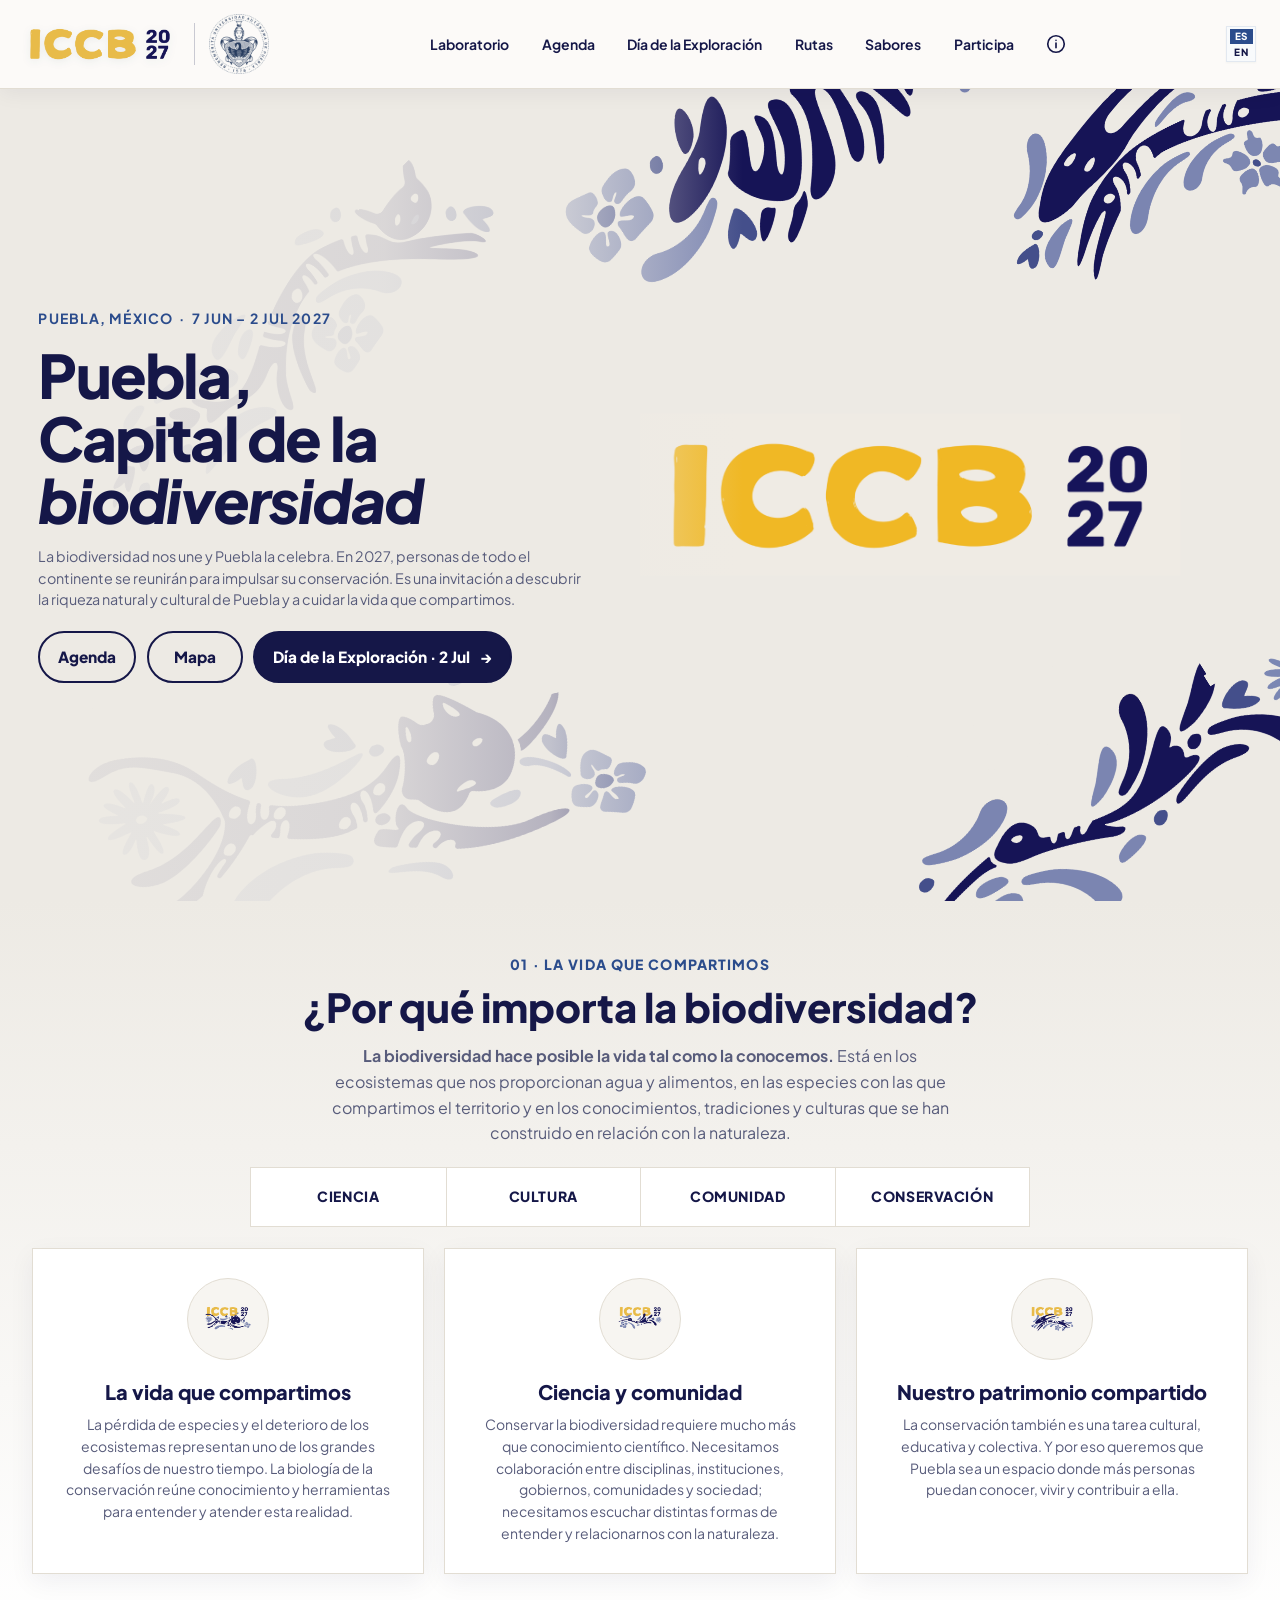
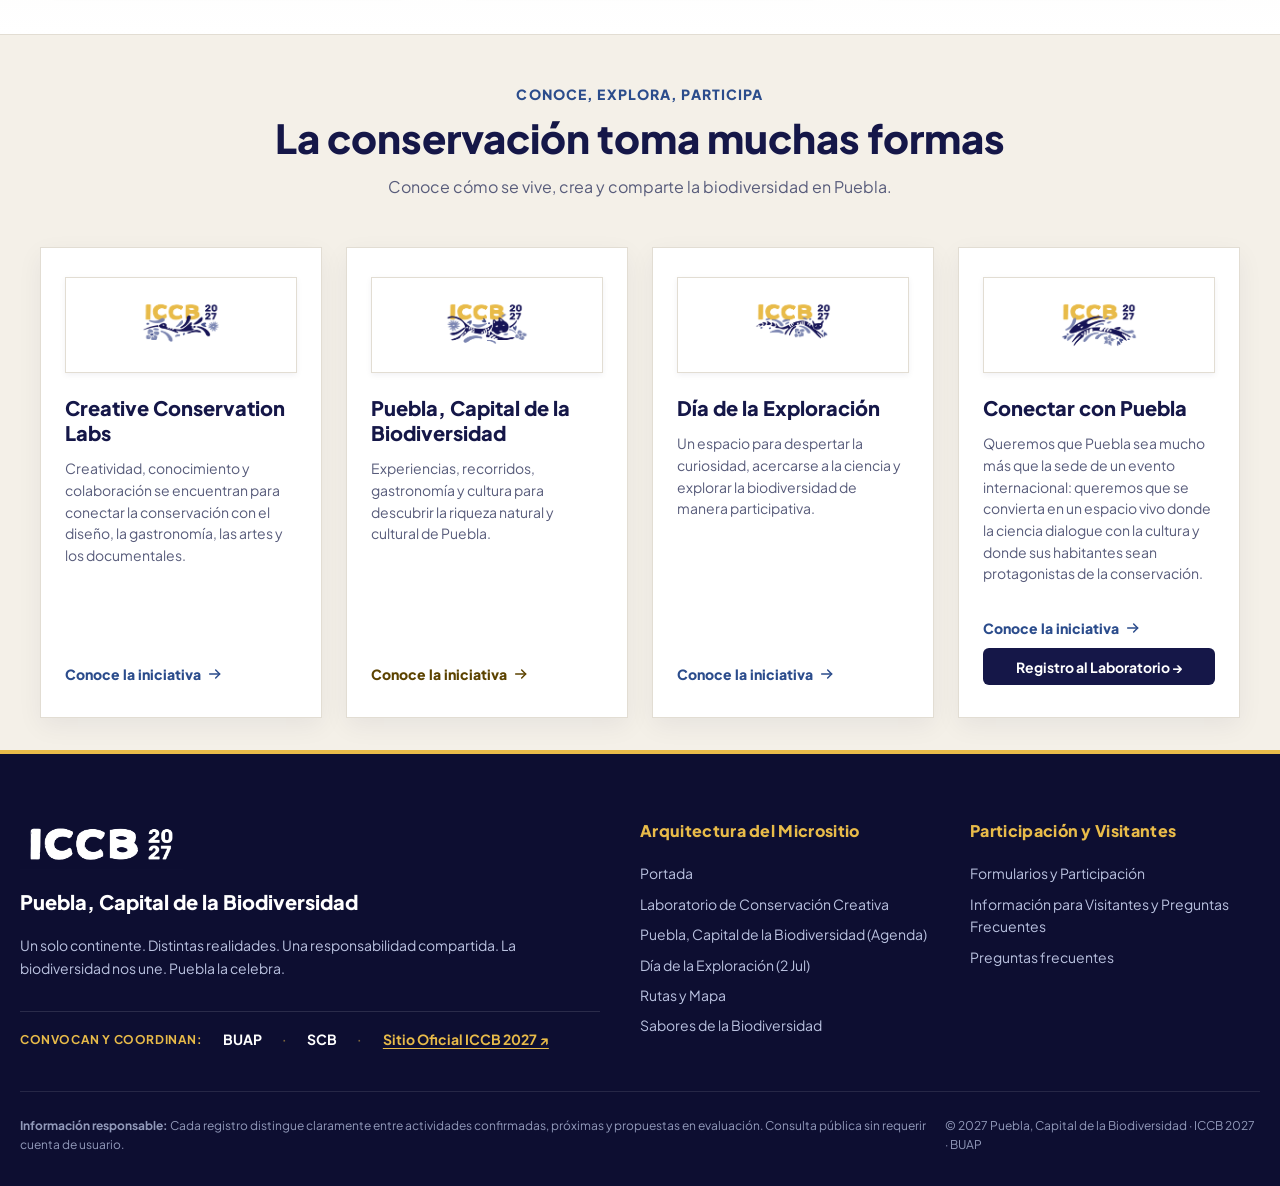
==== commit 2001d34e: "Actualiza portada, agenda e interfaz bilingüe" ====
--- a/index.html
+++ b/index.html
@@ -1,34 +1,31 @@
 <!DOCTYPE html>
+
 <html lang="es">
 
 <head>
     <!-- ==========================================================================
          LA CABEZA (<head>): Instrucciones técnicas invisibles para el navegador
          ========================================================================== -->
-    <meta charset="UTF-8">
-    <meta name="viewport" content="width=device-width, initial-scale=1.0">
+    <meta charset="utf-8" />
+    <meta content="width=device-width, initial-scale=1.0" name="viewport" />
     <title>Puebla, Capital de la Biodiversidad | ICCB 2027 · BUAP</title>
-    <meta name="description"
-        content="Puerta de entrada pública a Puebla, Capital de la Biodiversidad (7 de junio al 2 de julio de 2027), iniciativa vinculada con el ICCB 2027: ciencia, conservación, cultura, gastronomía, rutas y participación ciudadana.">
-
+    <meta
+        content="Puebla, Capital de la Biodiversidad. La biodiversidad nos une. Puebla la celebra. Conoce, explora y participa en la conservación."
+        name="description" />
     <!-- Tipografía Plus Jakarta Sans desde Google Fonts -->
-    <link rel="preconnect" href="https://fonts.googleapis.com">
-    <link rel="preconnect" href="https://fonts.gstatic.com" crossorigin>
-    <link href="https://fonts.googleapis.com/css2?family=Plus+Jakarta+Sans:wght@400;500;600;700;800&display=swap"
-        rel="stylesheet">
-
+    <link href="https://fonts.googleapis.com" rel="preconnect" />
+    <link crossorigin="" href="https://fonts.gstatic.com" rel="preconnect" />
+    <link href="https://fonts.googleapis.com/css2?family=Plus+Jakarta+Sans:wght@400;500;600;700;800&amp;display=swap"
+        rel="stylesheet" />
     <!-- Favicon e iconos -->
-    <link rel="icon" type="image/png" href="assets/img/Logo Main__Logo Complete.png">
-
+    <link href="assets/img/Logo Main__Logo Complete.png" rel="icon" type="image/png" />
     <!-- Hoja de estilos CSS general -->
-    <link rel="stylesheet" href="assets/css/styles.css">
+    <link href="assets/css/styles.css" rel="stylesheet" />
 </head>
 
 <body>
-
     <!-- Enlace accesible para lectores de pantalla -->
-    <a href="#main-content" class="skip-link">Saltar al contenido principal</a>
-
+    <a class="skip-link" href="#main-content">Saltar al contenido principal</a>
     <!-- ==========================================================================
          SECCIÓN 1: EL ENCABEZADO (<header>)
          Barra de navegación superior fija con menú completo de la arquitectura
@@ -36,298 +33,184 @@
          ========================================================================== -->
     <header class="site-header">
         <div class="header-container">
-
             <!-- Logotipos institucionales que regresan a la portada -->
-            <a href="index.html" class="brand-wrapper" aria-label="ICCB 2027 Puebla · BUAP">
-                <img src="assets/img/Logo Main__Logo Complete.png" alt="ICCB 2027"
-                    class="brand-logo-img brand-logo-iccb">
-                <span class="brand-divider" aria-hidden="true"></span>
-                <img src="assets/img/Logo_BUAP.webp" alt="BUAP" class="brand-logo-img brand-logo-buap">
+            <a aria-label="ICCB 2027 Puebla · BUAP" class="brand-wrapper" href="index.html">
+                <img alt="ICCB 2027" class="brand-logo-img brand-logo-iccb" src="assets/img/ICCB_Logo_Main.png" />
+                <span aria-hidden="true" class="brand-divider"></span>
+                <img alt="BUAP" class="brand-logo-img brand-logo-buap" src="assets/img/Logo_BUAP.webp" />
             </a>
-
             <!-- Controles móviles: Selector ES/EN y botón hamburguesa -->
             <div class="header-mobile-right">
-                <div class="lang-switcher-vertical mobile-header-lang" aria-label="Selector de idioma">
-                    <a href="#" class="lang-pill active" lang="es">ES</a>
-                    <a href="#" class="lang-pill" lang="en">EN</a>
-                </div>
-                <button type="button" class="nav-toggle-btn" id="nav-toggle-btn" aria-expanded="false"
-                    aria-controls="main-nav" aria-label="Abrir menú">
+                <div aria-label="Selector de idioma" class="lang-switcher-vertical mobile-header-lang">
+                    <a class="lang-pill active" href="#" lang="es">ES</a>
+                    <a class="lang-pill" href="#" lang="en">EN</a>
+                </div>
+                <button aria-controls="main-nav" aria-expanded="false" aria-label="Abrir menú" class="nav-toggle-btn"
+                    id="nav-toggle-btn" type="button">
                     <span></span><span></span><span></span>
                 </button>
             </div>
-
             <!-- Menú de navegación con las secciones de la arquitectura -->
-            <nav class="main-nav" id="main-nav" aria-label="Navegación principal">
+            <nav aria-label="Navegación principal" class="main-nav" id="main-nav">
                 <ul class="nav-list">
                     <li>
-                        <a href="ccl.html" class="nav-link">
-                            <svg class="nav-icon" width="18" height="18" viewBox="0 0 24 24" fill="none"
-                                stroke="currentColor" stroke-width="1.8" stroke-linecap="round" stroke-linejoin="round">
-                                <path d="M9 18h6" />
-                                <path d="M10 22h4" />
-                                <path d="M12 2a7 7 0 0 0-4 12.7V17h8v-2.3A7 7 0 0 0 12 2z" />
+                        <a class="nav-link" href="ccl.html">
+                            <span>Laboratorio</span>
+                        </a>
+                    </li>
+                    <li>
+                        <a class="nav-link" href="agenda.html">
+                            <span>Agenda</span>
+                        </a>
+                    </li>
+                    <li>
+                        <a class="nav-link" href="exploracion.html">
+                            <span>Día de la Exploración</span>
+                        </a>
+                    </li>
+                    <li>
+                        <a class="nav-link" href="rutas.html">
+                            <span>Rutas</span>
+                        </a>
+                    </li>
+                    <li>
+                        <a class="nav-link" href="menu.html">
+                            <span>Sabores</span>
+                        </a>
+                    </li>
+                    <li>
+                        <a class="nav-link" href="participa.html">
+                            <span>Participa</span>
+                        </a>
+                    </li>
+                    <li>
+                        <a class="nav-link nav-info-link" href="info.html" aria-label="Información"
+                            title="Información"><svg aria-hidden="true" focusable="false" width="22" height="22"
+                                viewBox="0 0 24 24" fill="none" stroke="currentColor" stroke-width="1.8"
+                                stroke-linecap="round">
+                                <circle cx="12" cy="12" r="9" />
+                                <path d="M12 11v5m0-8h.01" />
                             </svg>
-                            <span>Laboratorio</span>
-                        </a>
-                    </li>
-                    <li>
-                        <a href="agenda.html" class="nav-link">
-                            <svg class="nav-icon" width="18" height="18" viewBox="0 0 24 24" fill="none"
-                                stroke="currentColor" stroke-width="1.8" stroke-linecap="round" stroke-linejoin="round">
-                                <path d="M4 6a3 3 0 0 1 3-3h10a3 3 0 0 1 3 3v13a3 3 0 0 1-3 3H7a3 3 0 0 1-3-3V6z" />
-                                <path d="M4 10h16" />
-                                <path d="M8 2v3M16 2v3" stroke-width="2.2" />
-                            </svg>
-                            <span>Agenda</span>
-                        </a>
-                    </li>
-                    <li>
-                        <a href="exploracion.html" class="nav-link highlight">
-                            <svg class="nav-icon-gold" width="18" height="18" viewBox="0 0 24 24" fill="none"
-                                stroke="currentColor" stroke-width="1.6" stroke-linecap="round" stroke-linejoin="round">
-                                <circle cx="12" cy="12" r="2.5" fill="currentColor" />
-                                <circle cx="12" cy="4" r="1" fill="currentColor" />
-                                <circle cx="20" cy="12" r="1" fill="currentColor" />
-                                <circle cx="12" cy="20" r="1" fill="currentColor" />
-                                <circle cx="4" cy="12" r="1" fill="currentColor" />
-                            </svg>
-                            <span>Día de la Exploración</span>
-                        </a>
-                    </li>
-                    <li>
-                        <a href="rutas.html" class="nav-link">
-                            <svg class="nav-icon" width="18" height="18" viewBox="0 0 24 24" fill="none"
-                                stroke="currentColor" stroke-width="1.8" stroke-linecap="round" stroke-linejoin="round">
-                                <polygon points="3 6 9 3 15 6 21 3 21 18 15 21 9 18 3 21" />
-                                <line x1="9" y1="3" x2="9" y2="18" />
-                                <line x1="15" y1="6" x2="15" y2="21" />
-                            </svg>
-                            <span>Rutas</span>
-                        </a>
-                    </li>
-                    <li>
-                        <a href="menu.html" class="nav-link">
-                            <svg class="nav-icon" width="18" height="18" viewBox="0 0 24 24" fill="none"
-                                stroke="currentColor" stroke-width="1.8" stroke-linecap="round" stroke-linejoin="round">
-                                <path d="M17 8h1a4 4 0 0 1 0 8h-1" />
-                                <path d="M3 8h14v7a5 5 0 0 1-5 5H8a5 5 0 0 1-5-5V8z" />
-                            </svg>
-                            <span>Sabores</span>
-                        </a>
-                    </li>
-                    <li>
-                        <a href="participa.html" class="nav-link">
-                            <svg class="nav-icon" width="18" height="18" viewBox="0 0 24 24" fill="none"
-                                stroke="currentColor" stroke-width="1.8" stroke-linecap="round" stroke-linejoin="round">
-                                <path
-                                    d="M11 13.5l-2.5-2.5a3.5 3.5 0 0 0-5 5l4 4a4 4 0 0 0 5.6 0l5.4-5.4a3.5 3.5 0 0 0-5-5L11 12" />
-                            </svg>
-                            <span>Participa</span>
-                        </a>
-                    </li>
-                    <li>
-                        <a href="info.html" class="nav-link">
-                            <svg class="nav-icon" width="18" height="18" viewBox="0 0 24 24" fill="none"
-                                stroke="currentColor" stroke-width="1.8" stroke-linecap="round" stroke-linejoin="round">
-                                <circle cx="12" cy="12" r="9.5" />
-                                <line x1="12" y1="11" x2="12" y2="17" stroke-width="2.2" />
-                                <circle cx="12" cy="7.5" r="1.5" fill="currentColor" stroke="none" />
-                            </svg>
-                            <span>Información</span>
                         </a>
                     </li>
                 </ul>
-
                 <!-- Selector de idioma en computadoras -->
                 <div class="nav-user-actions">
-                    <div class="lang-switcher-vertical desktop-header-lang" aria-label="Selector de idioma">
-                        <a href="#" class="lang-pill active" lang="es" title="Español">ES</a>
-                        <a href="#" class="lang-pill" lang="en" title="English">EN</a>
+                    <div aria-label="Selector de idioma" class="lang-switcher-vertical desktop-header-lang">
+                        <a class="lang-pill active" href="#" lang="es" title="Español">ES</a>
+                        <a class="lang-pill" href="#" lang="en" title="English">EN</a>
                     </div>
                 </div>
             </nav>
         </div>
     </header>
-
     <!-- ==========================================================================
          SECCIÓN 2: CONTENIDO PRINCIPAL DE LA PORTADA (<main>)
          ========================================================================== -->
     <main class="site-main" id="main-content">
-
-
         <section class="hero-section" id="home">
-            <div class="hero-bg-media" aria-hidden="true">
-                <div class="hero-bg-texture"></div>
-                <div class="hero-bg-radial"></div>
-            </div>
-
+            <div class="cover-artwork" role="img" aria-label="ICCB 2027 rodeado de figuras de fauna poblana">
+                <div class="cover-figures" aria-hidden="true">
+                    <div class="cover-figure cover-figure--teporingo">
+                        <img src="assets/img/Portada_figuras/Teporingo.png" alt="" />
+                    </div>
+                    <div class="cover-figure cover-figure--armadillo">
+                        <img src="assets/img/Portada_figuras/Armadilo.png" alt="" />
+                    </div>
+                    <div class="cover-figure cover-figure--cacomixtle">
+                        <img src="assets/img/Portada_figuras/cacomixtle.png" alt="" />
+                    </div>
+                    <div class="cover-figure cover-figure--jaguar">
+                        <img src="assets/img/Portada_figuras/Jaguar.png" alt="" />
+                    </div>
+                    <div class="cover-figure cover-figure--colibri">
+                        <img src="assets/img/Portada_figuras/Colibri.png" alt="" />
+                    </div>
+                </div>
+            </div>
             <div class="hero-inner">
                 <!-- Columna izquierda: Periodo oficial (7 de junio al 2 de julio de 2027), título y accesos prioritarios -->
                 <div class="hero-left">
-                    <div class="hero-date-label" data-en="Puebla, Mexico &nbsp;·&nbsp; June 7 – July 2, 2027">
-                        Puebla, México &nbsp;·&nbsp; 7 Jun – 2 Jul 2027
-                    </div>
-
-                    <h1 class="hero-title" data-en="Puebla <br> Capital of Biodiversity">
-                        Puebla, <br> Capital de la Biodiversidad
-                    </h1>
-
-                    <p class="hero-subtitle"
-                        data-en="In 2027, Puebla will serve as a gathering place for people from across the continent who are committed
-                        to biodiversity conservation. But this story goes beyond a conference: it is an invitation to discover Puebla’s
-                        natural and cultural riches, to recognize what unites us, and to find new ways to care for the life we share.">
-                        Este 2027, Puebla será punto de encuentro para personas de todo el continente comprometidas con
-                        la conservación
-                        de la biodiversidad. Pero esta historia va más allá de un congreso: es una invitación a
-                        descubrir la riqueza
-                        natural y cultural de Puebla, reconocer lo que nos une y encontrar nuevas formas de cuidar la
-                        vida que compartimos.
-                    </p>
-
+                    <div class="hero-date-label">Puebla, México &nbsp;·&nbsp; 7 Jun – 2 Jul 2027</div>
+                    <h1 class="hero-title">Puebla, <br />Capital de la <em>biodiversidad</em></h1>
+                    <p class="hero-subtitle">La biodiversidad nos une y Puebla la celebra. En 2027, personas de todo el
+                        continente se reunirán para impulsar su conservación. Es una invitación a descubrir la riqueza
+                        natural y cultural de Puebla y a cuidar la vida que compartimos.</p>
                     <!-- Fila de botones prioritarios ("Menos clics": Agenda, Día de la Exploración y Mapa) -->
-                    <div class="hero-cta-row">
-                        <a href="agenda.html" class="hero-btn-secondary" data-en="Agenda">Agenda </a>
-                        <a href="rutas.html" class="hero-btn-secondary" data-en="Map">Mapa</a>
-                        <a href="exploracion.html" class="hero-btn-primary" data-en="Exploration Day · July 2 &rarr;">
-                            Día de la Exploración · 2 Jul &rarr;
-                        </a>
-                    </div>
-
-                    <div class="hero-logos-strip">
-                        <img src="assets/img/Logos__Logo Full Color White Background.png" alt="ICCB 2027 Logo"
-                            class="hero-strip-logo">
-                    </div>
-                </div>
-
-                <!-- Columna derecha: Fotografía de Puebla y sello de Talavera -->
-                <div class="hero-right">
-                    <div class="hero-photo-frame">
-                        <img src="assets/img/website/Main Banner 1.png" alt="Vista panorámica de Puebla, México"
-                            class="hero-photo">
-                        <div class="hero-photo-label">
-                            <span class="hero-photo-city">Puebla de Zaragoza</span>
-                            <span class="hero-photo-sub">Sede ICCB 2027 · México</span>
-                        </div>
-                    </div>
-                    <div class="hero-pattern-badge">
-                        <img src="assets/img/Logo Main__Logo Complete.png" alt="Emblema Talavera ICCB 2027">
-                    </div>
-                </div>
+                    <div class="hero-cta-row hero-quick-links" aria-label="Accesos rápidos">
+                        <a class="hero-btn-secondary hero-quick-link" href="agenda.html">Agenda</a>
+                        <a class="hero-btn-secondary hero-quick-link" href="rutas.html#map">Mapa</a>
+                        <a class="hero-btn-primary hero-quick-link hero-quick-link-featured" href="exploracion.html">Día
+                            de la Exploración · 2 Jul <span aria-hidden="true">→</span></a>
+                    </div>
+
+                </div>
+
             </div>
         </section>
-
-
-
         <!-- ======================================================================
               SECCION 2: LA VIDA QUE COMPARTIMOS
              ====================================================================== -->
         <section class="page-section" id="presentacion-iniciativa" style="padding:3.25rem 1.25rem 2rem;">
             <div class="container">
                 <div class="section-head-center" style="margin-bottom:1.75rem;">
-                    <span class="section-eyebrow" data-en="01 · The Life We Share">01 · La Vida que Compartimos</span>
-                    <h2 class="section-main-title" data-en="Why Does Biodiversity Matter?">
-                        ¿Por Qué Importa la Biodiversidad?
-                    </h2>
-                    <p class="section-main-desc" style="max-width:640px; margin:0 auto;"
-                        data-en="It is in the water, food, species, and traditions we share. Conserving it is a scientific, cultural, and collective task.">
-                        Está en el agua, los alimentos, las especies y las tradiciones que compartimos. Conservarla no
-                        es
-                        solo tarea de especialistas: <strong>comienza contigo y con nuestra comunidad.</strong>
-                    </p>
-
+                    <span class="section-eyebrow">01 · La vida que compartimos</span>
+                    <h2 class="section-main-title">¿Por qué importa la biodiversidad?</h2>
+                    <p class="section-main-desc" style="max-width:640px; margin:0 auto;"><strong>La biodiversidad hace
+                            posible la vida tal como la conocemos.</strong> Está en los ecosistemas que nos proporcionan
+                        agua y alimentos, en las especies con las que compartimos el territorio y en los conocimientos,
+                        tradiciones y culturas que se han construido en relación con la naturaleza.</p>
                     <!-- Tira visual de 4 palabras clave -->
-                    <div style="display:flex; gap:0.6rem; justify-content:center; flex-wrap:wrap; margin-top:1.15rem;">
-                        <span class="badge-status confirmada"
-                            style="padding:0.4rem 0.95rem; font-size:var(--font-xs); display:inline-flex; align-items:center; gap:0.4rem;">
-                            <svg width="13" height="13" viewBox="0 0 24 24" fill="none" stroke="currentColor"
-                                stroke-width="2" stroke-linecap="round" stroke-linejoin="round">
-                                <path d="M10 2v7.31M14 9.3V2M8.5 2h7M14 9.3a6.5 6.5 0 1 1-4 0" />
-                            </svg>
-                            Ciencia
-                        </span>
-                        <span class="badge-status confirmada"
-                            style="padding:0.4rem 0.95rem; font-size:var(--font-xs); display:inline-flex; align-items:center; gap:0.4rem;">
-                            <svg width="13" height="13" viewBox="0 0 24 24" fill="none" stroke="currentColor"
-                                stroke-width="2" stroke-linecap="round" stroke-linejoin="round">
-                                <circle cx="12" cy="12" r="10" />
-                                <path d="M8 14s1.5 2 4 2 4-2 4-2M9 9h.01M15 9h.01" />
-                            </svg>
-                            Cultura
-                        </span>
-                        <span class="badge-status confirmada"
-                            style="padding:0.4rem 0.95rem; font-size:var(--font-xs); display:inline-flex; align-items:center; gap:0.4rem;">
-                            <svg width="13" height="13" viewBox="0 0 24 24" fill="none" stroke="currentColor"
-                                stroke-width="2" stroke-linecap="round" stroke-linejoin="round">
-                                <path d="M17 21v-2a4 4 0 0 0-4-4H5a4 4 0 0 0-4 4v2" />
-                                <circle cx="9" cy="7" r="4" />
-                                <path d="M23 21v-2a4 4 0 0 0-3-3.87M16 3.13a4 4 0 0 1 0 7.75" />
-                            </svg>
-                            Comunidad
-                        </span>
-                        <span class="badge-status confirmada"
-                            style="padding:0.4rem 0.95rem; font-size:var(--font-xs); display:inline-flex; align-items:center; gap:0.4rem;">
-                            <svg width="13" height="13" viewBox="0 0 24 24" fill="none" stroke="currentColor"
-                                stroke-width="2" stroke-linecap="round" stroke-linejoin="round">
-                                <path d="M11 20A7 7 0 0 1 4 13c0-4 3.5-7 7-9 3.5 2 7 5 7 9a7 7 0 0 1-7 7Z" />
-                                <path d="M11 20v-9" />
-                            </svg>
-                            Conservación
-                        </span>
-                    </div>
-                </div>
-
-                <!-- 3 tarjetas visuales y breves -->
-                <div class="info-grid" style="grid-template-columns:repeat(auto-fit, minmax(270px, 1fr)); gap:1.25rem;">
-                    <div class="info-card"
-                        style="display:flex; flex-direction:column; align-items:center; text-align:center; padding:1.6rem 1.4rem;">
-                        <div
-                            style="width:52px; height:52px; margin:0 auto 0.85rem; border-radius:50%; background:var(--color-gold-soft); display:flex; align-items:center; justify-content:center;">
-                            <img src="assets/img/Logo Animals__Logo_Jaguar.png" alt="Encuentro continental"
-                                style="height:34px; width:auto;">
-                        </div>
-                        <h3 style="justify-content:center; text-align:center; width:100%; margin-bottom:0.4rem;">
-                            Encuentro Continental</h3>
-                        <p style="font-size:var(--font-sm); line-height:1.55; margin:0; text-align:center;">
-                            Por primera vez, <strong>Norteamérica y América Latina y el Caribe</strong> organizan juntos
-                            el congreso mundial <strong>ICCB 2027</strong> en Puebla.
-                        </p>
-                    </div>
-
-                    <div class="info-card"
-                        style="display:flex; flex-direction:column; align-items:center; text-align:center; padding:1.6rem 1.4rem;">
-                        <div
-                            style="width:52px; height:52px; margin:0 auto 0.85rem; border-radius:50%; background:var(--color-cream-light); display:flex; align-items:center; justify-content:center;">
-                            <img src="assets/img/Logo Animals__Logo_Colibri.png" alt="Riqueza biocultural"
-                                style="height:34px; width:auto;">
-                        </div>
-                        <h3 style="justify-content:center; text-align:center; width:100%; margin-bottom:0.4rem;">Riqueza
-                            Natural y Cultural</h3>
-                        <p style="font-size:var(--font-sm); line-height:1.55; margin:0; text-align:center;">
-                            Ecosistemas, gastronomía, saberes locales y universidades (<strong>BUAP, UDLAP, IBERO y
-                                UPAEP</strong>)
-                            unidos en un mismo territorio.
-                        </p>
-                    </div>
-
-                    <div class="info-card"
-                        style="display:flex; flex-direction:column; align-items:center; text-align:center; padding:1.6rem 1.4rem;">
-                        <div
-                            style="width:52px; height:52px; margin:0 auto 0.85rem; border-radius:50%; background:var(--color-gold-soft); display:flex; align-items:center; justify-content:center;">
-                            <img src="assets/img/Logo Animals__Logo_Teporingo.png" alt="La ciudad como espacio vivo"
-                                style="height:34px; width:auto;">
-                        </div>
-                        <h3 style="justify-content:center; text-align:center; width:100%; margin-bottom:0.4rem;">La
-                            Ciudad como Espacio Vivo</h3>
-                        <p style="font-size:var(--font-sm); line-height:1.55; margin:0; text-align:center;">
-                            La ciencia sale del congreso a las calles con rutas, arte, cocina y talleres abiertos para
-                            todas las edades.
-                        </p>
-                    </div>
-                </div>
-            </div>
+                    <div class="topic-keywords-panel" aria-label="Ejes de la biodiversidad">
+                        <div class="topic-keyword-item">Ciencia</div>
+                        <div class="topic-keyword-item">Cultura</div>
+                        <div class="topic-keyword-item">Comunidad</div>
+                        <div class="topic-keyword-item">Conservación</div>
+                    </div>
+                    <!-- 3 tarjetas visuales y breves -->
+                    <div class="info-grid biodiversity-info-grid">
+                        <div class="info-card biodiversity-info-card"
+                            style="display:flex; flex-direction:column; align-items:center; text-align:center; padding:1.6rem 1.4rem;">
+                            <div class="info-card-media">
+                                <img alt="Encuentro continental" src="assets/img/Logo Animals__Logo_Jaguar.png"
+                                    class="info-card-media-img" />
+                            </div>
+                            <h3 style="justify-content:center; text-align:center; width:100%; margin-bottom:0.4rem;">La
+                                vida que compartimos</h3>
+                            <p style="font-size:var(--font-sm); line-height:1.55; margin:0; text-align:center;">La
+                                pérdida de especies y el deterioro de los ecosistemas representan uno de los grandes
+                                desafíos de nuestro tiempo. La biología de la conservación reúne conocimiento y
+                                herramientas para entender y atender esta realidad.</p>
+                        </div>
+                        <div class="info-card biodiversity-info-card"
+                            style="display:flex; flex-direction:column; align-items:center; text-align:center; padding:1.6rem 1.4rem;">
+                            <div class="info-card-media">
+                                <img alt="Riqueza biocultural" src="assets/img/Logo Animals__Logo_Colibri.png"
+                                    class="info-card-media-img" />
+                            </div>
+                            <h3 style="justify-content:center; text-align:center; width:100%; margin-bottom:0.4rem;">
+                                Ciencia y comunidad</h3>
+                            <p style="font-size:var(--font-sm); line-height:1.55; margin:0; text-align:center;">
+                                Conservar la biodiversidad requiere mucho más que conocimiento científico. Necesitamos
+                                colaboración entre disciplinas, instituciones, gobiernos, comunidades y sociedad;
+                                necesitamos escuchar distintas formas de entender y relacionarnos con la naturaleza.</p>
+                        </div>
+                        <div class="info-card biodiversity-info-card"
+                            style="display:flex; flex-direction:column; align-items:center; text-align:center; padding:1.6rem 1.4rem;">
+                            <div class="info-card-media">
+                                <img alt="La ciudad como espacio vivo" src="assets/img/Logo Animals__Logo_Teporingo.png"
+                                    class="info-card-media-img" />
+                            </div>
+                            <h3 style="justify-content:center; text-align:center; width:100%; margin-bottom:0.4rem;">
+                                Nuestro patrimonio compartido</h3>
+                            <p style="font-size:var(--font-sm); line-height:1.55; margin:0; text-align:center;">La
+                                conservación también es una tarea cultural, educativa y colectiva. Y por eso queremos
+                                que Puebla sea un espacio donde más personas puedan conocer, vivir y contribuir a ella.
+                            </p>
+                        </div>
+                    </div>
+                </div>
         </section>
-
         <!-- ======================================================================
              SECCION 3: LOS CUATRO EJES PRINCIPALES
              1. Puebla, Capital de la Biodiversidad (agenda.html)
@@ -335,164 +218,132 @@
              3. Rutas (rutas.html)
              4. Laboratorio (ccl.html y enlace directo de registro)
              ====================================================================== -->
-        <section class="feature-grid-section" style="padding-top:3rem;">
+        <section class="feature-grid-section" id="iniciativas" style="padding-top:3rem;">
             <div class="container">
                 <div class="section-head-center">
-                    <span class="section-eyebrow" data-en="02 · Biodiversity is Lived, Created, and Shared">
-                        02 · La Biodiversidad se Vive, se Crea y se Comparte
-                    </span>
-                    <h2 class="section-main-title" data-en="Conservation Takes Many Forms">
-                        La Conservación Toma Muchas Formas
-                    </h2>
-                    <p class="section-main-desc" data-en="Learn how we are bringing biodiversity closer to Puebla.">
-                        Conoce cómo estamos acercando la biodiversidad a Puebla. Ciencia · Cultura · Comunidad ·
-                        Conservación.
-                    </p>
-                </div>
-
+                    <span class="section-eyebrow">Conoce, explora, participa</span>
+                    <h2 class="section-main-title">La conservación toma muchas formas</h2>
+                    <p class="section-main-desc">Conoce cómo se vive, crea y comparte la biodiversidad en Puebla.</p>
+                </div>
                 <!-- Cuadrícula con únicamente las 4 tarjetas solicitadas -->
-                <div class="pillar-cards-grid">
-
+                <div class="pillar-cards-grid home-initiative-grid">
                     <!-- TARJETA 1: PUEBLA, CAPITAL DE LA BIODIVERSIDAD (Vinculada a agenda.html) -->
-                    <a href="agenda.html" class="pillar-card">
+                    <a class="pillar-card home-initiative-card" href="ccl.html">
                         <div>
-                            <div class="pillar-icon-box">
-                                <img src="assets/img/Logo Animals__Logo_Colibri.png" alt="Colibrí">
-                            </div>
-
-                            <h3 class="pillar-card-title" data-en="Puebla, Capital of Biodiversity">
-                                Puebla, Capital de la Biodiversidad
+                            <div class="pillar-icon-box home-initiative-media">
+                                <img alt="Colibrí" src="assets/img/Logo Animals__Logo_Colibri.png" />
+                            </div>
+                            <h3 class="pillar-card-title">Creative Conservation Labs</h3>
+                            <p class="pillar-card-text">Creatividad, conocimiento y colaboración se encuentran para
+                                conectar la conservación con el diseño, la gastronomía, las artes y los documentales.
+                            </p>
+                        </div>
+                        <div class="pillar-card-link">
+                            <span>Conoce la iniciativa</span>
+                            <svg class="card-arrow-icon" fill="none" height="16" stroke="currentColor"
+                                stroke-linecap="round" stroke-linejoin="round" stroke-width="2.2" viewbox="0 0 24 24"
+                                width="16">
+                                <line x1="4" x2="19" y1="12" y2="12"></line>
+                                <polyline points="13 6 19 12 13 18"></polyline>
+                            </svg>
+                        </div>
+                    </a>
+                    <!-- TARJETA 2: DÍA DE LA EXPLORACIÓN (Vinculada a exploracion.html) -->
+                    <a class="pillar-card highlight-gold home-initiative-card" href="agenda.html">
+                        <div>
+                            <div class="pillar-icon-box home-initiative-media">
+                                <img alt="Jaguar" src="assets/img/Logo Animals__Logo_Jaguar.png" />
+                            </div>
+                            <h3 class="pillar-card-title">Puebla, Capital de la Biodiversidad</h3>
+                            <p class="pillar-card-text">Experiencias, recorridos, gastronomía y cultura para descubrir
+                                la riqueza natural y cultural de Puebla.</p>
+                        </div>
+                        <div class="pillar-card-link" style="color:var(--color-gold-text)">
+                            <span>Conoce la iniciativa</span>
+                            <svg class="card-arrow-icon" fill="none" height="16" stroke="currentColor"
+                                stroke-linecap="round" stroke-linejoin="round" stroke-width="2.2" viewbox="0 0 24 24"
+                                width="16">
+                                <line x1="4" x2="19" y1="12" y2="12"></line>
+                                <polyline points="13 6 19 12 13 18"></polyline>
+                            </svg>
+                        </div>
+                    </a>
+                    <!-- TARJETA 3: RUTAS (Vinculada a rutas.html) -->
+                    <a class="pillar-card home-initiative-card" href="exploracion.html">
+                        <div>
+                            <div class="pillar-icon-box home-initiative-media">
+                                <img alt="Cacomixtle" src="assets/img/Logo Animals__Logo_cacomixtle.png" />
+                            </div>
+                            <h3 class="pillar-card-title">Día de la Exploración</h3>
+                            <p class="pillar-card-text">Un espacio para despertar la curiosidad, acercarse a la ciencia
+                                y explorar la biodiversidad de manera participativa.</p>
+                        </div>
+                        <div class="pillar-card-link">
+                            <span>Conoce la iniciativa</span>
+                            <svg class="card-arrow-icon" fill="none" height="16" stroke="currentColor"
+                                stroke-linecap="round" stroke-linejoin="round" stroke-width="2.2" viewbox="0 0 24 24"
+                                width="16">
+                                <line x1="4" x2="19" y1="12" y2="12"></line>
+                                <polyline points="13 6 19 12 13 18"></polyline>
+                            </svg>
+                        </div>
+                    </a>
+                    <!-- TARJETA 4: LABORATORIO (Vinculada a ccl.html + Link directo de registro) -->
+                    <div class="pillar-card home-initiative-card" style="cursor:default;">
+                        <div>
+                            <div class="pillar-icon-box home-initiative-media">
+                                <img alt="Teporingo" src="assets/img/Logo Animals__Logo_Teporingo.png" />
+                            </div>
+                            <h3 class="pillar-card-title">
+                                <a data-en="Laboratory" href="rutas.html"
+                                    style="color:inherit;text-decoration:none;">Conectar con Puebla</a>
                             </h3>
-                            <p class="pillar-card-text"
-                                data-en="Experiences, routes, gastronomy, and culture to discover Puebla's natural and cultural wealth and bring conservation into daily life.">
-                                Experiencias, recorridos, gastronomía y cultura para descubrir la riqueza natural y
-                                cultural de Puebla y acercar la conservación a la vida cotidiana.
-                            </p>
-                        </div>
-                        <div class="pillar-card-link">
-                            <span data-en="Explore initiative & agenda">Conoce la iniciativa (Agenda)</span>
-                            <svg class="card-arrow-icon" width="16" height="16" viewBox="0 0 24 24" fill="none"
-                                stroke="currentColor" stroke-width="2.2" stroke-linecap="round" stroke-linejoin="round">
-                                <line x1="4" y1="12" x2="19" y2="12" />
-                                <polyline points="13 6 19 12 13 18" />
-                            </svg>
-                        </div>
-                    </a>
-
-                    <!-- TARJETA 2: DÍA DE LA EXPLORACIÓN (Vinculada a exploracion.html) -->
-                    <a href="exploracion.html" class="pillar-card highlight-gold">
-                        <div>
-                            <div class="pillar-icon-box"
-                                style="background:var(--color-gold-soft);border-color:var(--color-gold)">
-                                <img src="assets/img/Logo Animals__Logo_Jaguar.png" alt="Jaguar">
-                            </div>
-
-                            <h3 class="pillar-card-title" data-en="Exploration Day">Día de la Exploración</h3>
-                            <p class="pillar-card-text"
-                                data-en="A space to awaken curiosity, get closer to science, and explore biodiversity in a participatory way.">
-                                Un espacio para despertar la curiosidad, acercarse a la ciencia y explorar la
-                                biodiversidad de manera participativa.
-                            </p>
-                        </div>
-                        <div class="pillar-card-link" style="color:var(--color-gold-text)">
-                            <span data-en="Explore initiative">Conoce la iniciativa</span>
-                            <svg class="card-arrow-icon" width="16" height="16" viewBox="0 0 24 24" fill="none"
-                                stroke="currentColor" stroke-width="2.2" stroke-linecap="round" stroke-linejoin="round">
-                                <line x1="4" y1="12" x2="19" y2="12" />
-                                <polyline points="13 6 19 12 13 18" />
-                            </svg>
-                        </div>
-                    </a>
-
-                    <!-- TARJETA 3: RUTAS (Vinculada a rutas.html) -->
-                    <a href="rutas.html" class="pillar-card">
-                        <div>
-                            <div class="pillar-icon-box">
-                                <img src="assets/img/Logo Animals__Logo_cacomixtle.png" alt="Cacomixtle">
-                            </div>
-
-                            <h3 class="pillar-card-title" data-en="Routes">Rutas</h3>
-                            <p class="pillar-card-text"
-                                data-en="Routes across city spaces and the territory inviting residents and visitors to discover Puebla's biocultural wealth.">
-                                Recorridos por espacios de la ciudad y el territorio que invitan a habitantes y
-                                visitantes a conocer la riqueza biocultural, natural y cultural de Puebla.
-                            </p>
-                        </div>
-                        <div class="pillar-card-link">
-                            <span data-en="View map & routes">Ver mapa y recorridos</span>
-                            <svg class="card-arrow-icon" width="16" height="16" viewBox="0 0 24 24" fill="none"
-                                stroke="currentColor" stroke-width="2.2" stroke-linecap="round" stroke-linejoin="round">
-                                <line x1="4" y1="12" x2="19" y2="12" />
-                                <polyline points="13 6 19 12 13 18" />
-                            </svg>
-                        </div>
-                    </a>
-
-                    <!-- TARJETA 4: LABORATORIO (Vinculada a ccl.html + Link directo de registro) -->
-                    <div class="pillar-card" style="cursor:default;">
-                        <div>
-                            <div class="pillar-icon-box">
-                                <img src="assets/img/Logo Animals__Logo_Teporingo.png" alt="Teporingo">
-                            </div>
-
-                            <h3 class="pillar-card-title">
-                                <a href="ccl.html" style="color:inherit;text-decoration:none;" data-en="Laboratory">
-                                    Laboratorio
-                                </a>
-                            </h3>
-                            <p class="pillar-card-text"
-                                data-en="Creativity, knowledge, and collaboration to connect conservation with design, gastronomy, crafts, and documentaries (120 hours · 12 teams · 4 axes).">
-                                Creatividad, conocimiento y colaboración para conectar la conservación con el diseño, la
-                                gastronomía, las artes y los documentales (120 horas · 12 equipos · 4 ejes · Ene–may
-                                2027).
-                            </p>
+                            <p class="pillar-card-text">Queremos que Puebla sea mucho más que la sede de un evento
+                                internacional: queremos que se convierta en un espacio vivo donde la ciencia dialogue
+                                con la cultura y donde sus habitantes sean protagonistas de la conservación.</p>
                         </div>
                         <div
                             style="display:flex; flex-direction:column; gap:0.55rem; margin-top:auto; padding-top:0.5rem;">
-                            <a href="ccl.html" class="pillar-card-link" style="text-decoration:none;">
-                                <span data-en="Explore Laboratory">Conoce la iniciativa</span>
-                                <svg class="card-arrow-icon" width="16" height="16" viewBox="0 0 24 24" fill="none"
-                                    stroke="currentColor" stroke-width="2.2" stroke-linecap="round"
-                                    stroke-linejoin="round">
-                                    <line x1="4" y1="12" x2="19" y2="12" />
-                                    <polyline points="13 6 19 12 13 18" />
+                            <a class="pillar-card-link" href="ccl.html" style="text-decoration:none;">
+                                <span>Conoce la iniciativa</span>
+                                <svg class="card-arrow-icon" fill="none" height="16" stroke="currentColor"
+                                    stroke-linecap="round" stroke-linejoin="round" stroke-width="2.2"
+                                    viewbox="0 0 24 24" width="16">
+                                    <line x1="4" x2="19" y1="12" y2="12"></line>
+                                    <polyline points="13 6 19 12 13 18"></polyline>
                                 </svg>
                             </a>
                             <!-- Enlace directo de registro dentro de la tarjeta de Laboratorio -->
-                            <a href="ccl.html#registro-laboratorio" class="btn btn-primary btn-sm"
-                                style="width:100%; text-align:center;" data-en="Student Registration &rarr;">
-                                Registro al Laboratorio &rarr;
+                            <a class="btn btn-primary btn-sm" data-en="Student Registration →"
+                                href="ccl.html#registro-laboratorio" style="width:100%; text-align:center;">
+                                Registro al Laboratorio →
                             </a>
                         </div>
                     </div>
-
                 </div>
             </div>
         </section>
     </main>
-
     <!-- ==========================================================================
          SECCIÓN 3: EL PIE DE PÁGINA (<footer>)
          ========================================================================== -->
     <footer class="site-footer">
         <div class="footer-container">
             <div class="footer-brand">
-                <img src="assets/img/Logo_White_Transparent.png" alt="ICCB 2027 Puebla" class="footer-logo">
+                <img alt="ICCB 2027 Puebla" class="footer-logo" src="assets/img/Logo_White_Transparent.png" />
                 <h3 style="color:#fff;font-size:1.25rem;font-weight:800">Puebla, Capital de la Biodiversidad</h3>
                 <p style="color:#BAC2E0;font-size:var(--font-sm)">Un solo continente. Distintas realidades. Una
-                    responsabilidad compartida. Punto de encuentro de Norteamérica y América Latina y el Caribe junto al
-                    Congreso Internacional de Biología de la Conservación (ICCB 2027 · Society for Conservation
-                    Biology).</p>
+                    responsabilidad compartida. La biodiversidad nos une. Puebla la celebra.</p>
                 <div class="footer-sponsors-strip">
                     <span>Convocan y Coordinan:</span>
                     <strong style="color:#fff">BUAP</strong><span style="opacity:0.5">·</span>
                     <strong style="color:#fff">SCB</strong><span style="opacity:0.5">·</span>
-                    <a href="https://conbio.org/mini-sites/iccb-2027/" target="_blank" rel="noopener noreferrer"
-                        style="color:var(--color-gold);font-weight:700;text-decoration:underline">Sitio Oficial ICCB
+                    <a href="https://conbio.org/mini-sites/iccb-2027/" rel="noopener noreferrer"
+                        style="color:var(--color-gold);font-weight:700;text-decoration:underline" target="_blank">Sitio
+                        Oficial ICCB
                         2027 ↗</a>
                 </div>
             </div>
-
             <div class="footer-links-col">
                 <h4>Arquitectura del Micrositio</h4>
                 <ul class="footer-nav">
@@ -504,17 +355,15 @@
                     <li><a href="menu.html">Sabores de la Biodiversidad</a></li>
                 </ul>
             </div>
-
             <div class="footer-links-col">
                 <h4>Participación y Visitantes</h4>
                 <ul class="footer-nav">
                     <li><a href="participa.html">Formularios y Participación</a></li>
                     <li><a href="info.html">Información para Visitantes y Preguntas Frecuentes</a></li>
-                    <li><a href="info.html#guia-actualizacion">Guía de Administración del Comité</a></li>
+                    <li><a href="info.html#preguntas-frecuentes">Preguntas frecuentes</a></li>
                 </ul>
             </div>
         </div>
-
         <div class="footer-bottom">
             <div>
                 <p><strong>Información responsable:</strong> Cada registro distingue claramente entre actividades
@@ -526,10 +375,12 @@
             </div>
         </div>
     </footer>
-
     <!-- Scripts: data.js (fuente única de información) y main.js -->
     <script src="assets/js/data.js"></script>
-    <script src="assets/js/main.js"></script>
+    <script src="assets/js/i18n-en.js"></script>
+    <script src="assets/js/i18n.js"></script>
+
+<script src="assets/js/main.js"></script>
 </body>
 
 </html>
--- a/assets/css/styles.css
+++ b/assets/css/styles.css
@@ -1,25 +1,3 @@
-/* ==============================================================================
-   ¡BIENVENIDO AL ARCHIVO STYLES.CSS! (EL ARMARIO Y PINTURA DE TU PÁGINA)
-   ==============================================================================
-   Si HTML es el esqueleto de tu sitio, CSS es la piel, el maquillaje y la ropa.
-   En CSS siempre se sigue esta regla mágica:
-   
-   ¿A quién quiero vestir? {
-       ¿Qué prenda o pintura le pongo?: ¿De qué color o tamaño?;
-   }
-   
-   Ejemplo:
-   h1 {
-       color: red;  <-- "Al título h1 píntalo de rojo"
-   }
-   ============================================================================== */
-
-/* ==============================================================================
-   1. :root — LA CAJA DE PINTURAS Y MEDIDAS (VARIABLES)
-   Imagina que :root es una paleta de pintor donde guardamos colores y tamaños
-   con un nombre fácil. Si un día queremos cambiar el color azul de toda la web,
-   solo cambiamos una línea aquí y ¡pum!, se actualiza en todas partes.
-   ============================================================================== */
 :root {
     /* --- COLORES CREMA Y TIERRA (FONDOS Y BORDES SUAVES) --- */
     --color-cream: #F4F0E8;
@@ -147,14 +125,13 @@
 
 /* ==============================================================================
    2. REINICIO UNIVERSAL (RESET DE ESPACIOS)
-   El asterisco (*) significa "¡Para TODO el mundo en la página!".
-   Por defecto, los navegadores le ponen márgenes raros a todo; esto lo limpia a cero.
+   El asterisco (*) significa para toda la página
    ============================================================================== */
 *,
 *::before,
 *::after {
     /* box-sizing: border-box: Si una caja mide 100px de ancho y le pones borde de 5px,
-       sigue midiendo 100px exactos en total. ¡Evita que las cosas se descuadren! */
+       sigue midiendo 100px exactos en total. */
     box-sizing: border-box;
     margin: 0;
     /* Quita el margen exterior no deseado */
@@ -395,7 +372,7 @@
            Se queda pegada arriba mientras haces scroll (position: sticky).
            ====================================================================== */
 .site-header {
-    background: #fff;
+    background: #ffffffaf;
     /* Fondo blanco limpio */
     position: sticky;
     /* Se pega al techo cuando bajas la página */
@@ -732,7 +709,7 @@
 .hero-bg-texture {
     position: absolute;
     inset: 0;
-    background-image: url('../img/Logo Main__Logo TExture Light.png');
+    background-image: url('../img/Logo Main__Logo Texture Dark.png');
     background-size: cover;
     /* Llena todo el espacio sin deformarse */
     background-position: center;
@@ -2301,6 +2278,87 @@
     background: var(--color-cream-light);
 }
 
+.agenda-filters {
+    margin-bottom: 1.25rem;
+}
+
+.agenda-filter-toggle {
+    background: #fff;
+    border: 1px solid var(--color-border);
+    border-radius: var(--radius-md);
+}
+
+.agenda-filter-toggle:hover {
+    background: var(--color-cream-light);
+}
+
+.agenda-filter-toggle span {
+    margin-inline-end: auto;
+}
+
+.agenda-filters[open] .agenda-filter-toggle::after {
+    transform: rotate(225deg);
+}
+
+.agenda-filters .directory-filter-box {
+    margin-block: .65rem 0;
+}
+
+
+.form-demo-note {
+    margin-bottom: 1rem;
+    color: var(--color-text-muted);
+}
+
+/* Agenda por fecha */
+.agenda-date-panel {
+    margin-bottom: .8rem;
+    border: 1px solid var(--color-cream-border);
+    background: #fff;
+}
+
+.agenda-date-panel[data-fecha="2027-07-02"] {
+    border: 2px solid var(--color-gold);
+}
+
+.agenda-date-summary {
+    display: flex;
+    align-items: center;
+    gap: .65rem 1rem;
+    padding: .9rem 1rem;
+    list-style: none;
+    cursor: pointer;
+    background: #e3efed;
+    color: var(--color-navy);
+    font-weight: 800;
+}
+
+.agenda-date-summary::-webkit-details-marker { display: none; }
+.agenda-date-summary:hover { background: #d8e9e6; }
+.agenda-date-summary:focus-visible { outline: 2px solid var(--color-talavera-blue); outline-offset: -2px; }
+.agenda-date-summary time { margin-inline-end: auto; }
+.agenda-date-summary time::first-letter { text-transform: uppercase; }
+
+.agenda-date-summary::after {
+    content: "";
+    flex: 0 0 .5rem;
+    height: .5rem;
+    border-right: 2px solid currentColor;
+    border-bottom: 2px solid currentColor;
+    transform: rotate(45deg);
+}
+
+.agenda-date-panel[open] .agenda-date-summary::after { transform: rotate(225deg); }
+
+.agenda-date-count {
+    font-size: var(--font-xs);
+    font-weight: 600;
+}
+
+.agenda-date-activities { padding: clamp(.65rem, 2vw, 1.25rem); }
+.agenda-date-activities .activity-full-card:last-child { margin-bottom: 0; }
+
+
 /* Tarjeta de Ficha Completa de Actividad (Sección 3.2: incluye todos los metadatos) */
 .activity-full-card {
     background: #fff;
@@ -2507,6 +2565,7 @@
         top: 68px;
         padding: 0.5rem 0.75rem;
     }
+
     .lab-toc-inner {
         flex-wrap: nowrap;
         overflow-x: auto;
@@ -2515,6 +2574,7 @@
         scrollbar-width: none;
         -webkit-overflow-scrolling: touch;
     }
+
     .lab-toc-inner::-webkit-scrollbar {
         display: none;
     }
@@ -2779,4 +2839,949 @@
     display: block;
     color: var(--color-navy);
     margin-bottom: 0.4rem;
-}+}
+
+/* ===== Refinamiento solicitado: menú limpio y hero unificado ===== */
+.site-header .nav-link,
+.site-header .nav-link.highlight,
+.site-header .nav-link.active,
+.site-header .nav-link:hover,
+.site-header .nav-link.highlight:hover {
+    background: transparent;
+    background-image: none;
+    box-shadow: none;
+    border-radius: 0;
+    transform: none;
+}
+
+.site-header .nav-link {
+    gap: 0;
+    font-weight: 650;
+}
+
+.site-header .nav-link:hover,
+.site-header .nav-link.active {
+    color: var(--color-talavera-blue);
+    font-weight: 800;
+}
+
+.site-header .nav-link.highlight {
+    color: var(--color-navy);
+    font-weight: 650;
+}
+
+.site-header .nav-link.highlight:hover {
+    color: var(--color-talavera-blue);
+    font-weight: 800;
+}
+
+.site-header .nav-link .nav-icon,
+.site-header .nav-link .nav-icon-gold {
+    display: none;
+}
+
+/* Dos CTA como la referencia aprobada; solo cambia su presentación. */
+.hero-section .hero-btn-primary {
+    background: var(--color-gold);
+    border-color: var(--color-gold);
+    color: var(--color-navy-deep);
+    border-radius: 999px;
+    padding: 0.78rem 1.4rem;
+    font-size: 0.91rem;
+    gap: 0.55rem;
+}
+
+.hero-section .hero-btn-primary:hover {
+    background: var(--color-gold-hover);
+    border-color: var(--color-gold-hover);
+    color: var(--color-navy-deep);
+}
+
+.hero-btn-text {
+    display: inline-flex;
+    align-items: center;
+    gap: 0.4rem;
+    text-decoration: underline;
+    text-underline-offset: 0.2rem;
+    color: white;
+    font-weight: 750;
+    font-size: 0.91rem;
+    padding: 0.65rem 0.2rem;
+    transition: opacity var(--transition-fast);
+}
+
+.hero-btn-text:hover {
+    color: var(--color-gold);
+}
+
+/* Emblema dentro de la foto; evita una tarjeta independiente. */
+.hero-photo-frame {
+    position: relative;
+}
+
+.hero-iccb-overlay {
+    position: absolute;
+    z-index: 2;
+    right: 1rem;
+    bottom: 4.6rem;
+    width: clamp(68px, 18%, 115px);
+    height: auto;
+    background: var(--color-gold);
+    border: 0;
+    padding: 0.35rem;
+    object-fit: contain;
+    box-shadow: 0 3px 12px rgba(0, 0, 0, 0.12);
+}
+
+@media (max-width: 640px) {
+    .hero-iccb-overlay {
+        right: 0.65rem;
+        bottom: 4.5rem;
+        width: 74px;
+    }
+}
+
+
+/* ===== Ronda 3: limpieza visual global solicitada ===== */
+/* 1) Todo recuadro no interactivo se vuelve recto y más limpio */
+.hero-photo-frame,
+.hero-pattern-badge,
+.pillar-card,
+.route-card,
+.flavor-card,
+.form-card,
+.audience-card,
+.info-card,
+.filter-box,
+.activity-full-card,
+.activity-meta-grid,
+.ccl-team-card,
+.faq-item,
+.lab-callout,
+.lab-table-wrap,
+.lab-hours-badge,
+.lab-date-card,
+.lab-deliverable-card,
+.lab-timeline-item,
+.lang-switcher-vertical,
+.lang-switcher-vertical .lang-pill,
+.pillar-icon-box,
+.route-stop,
+.filter-field select,
+.filter-field input,
+.search-input,
+.search-input-wrapper,
+.disclaimer-banner,
+.lab-step-label,
+.lab-step-label span:first-child,
+.lab-toc a,
+.badge-status,
+.hero-photo-label,
+.activity-card-top,
+.route-card-img,
+.flavor-card-img,
+.activity-meta-grid,
+.form-group input,
+.form-group select,
+.form-group textarea,
+select,
+input,
+textarea {
+    border-radius: 0 !important;
+}
+
+/* 2) Quitar rayitas/accent lines innecesarias */
+.pillar-card::before,
+.audience-card::before,
+.info-card::before,
+.route-card::before,
+.flavor-card::before {
+    display: none !important;
+    content: none !important;
+}
+
+/* 3) Tarjetas con borde sobrio, sin colores chillones */
+.pillar-card,
+.route-card,
+.flavor-card,
+.form-card,
+.audience-card,
+.info-card,
+.activity-full-card,
+.ccl-team-card,
+.filter-box,
+.faq-item,
+.lab-table-wrap,
+.lab-deliverable-card,
+.lab-date-card,
+.lab-timeline-item {
+    border-color: var(--color-cream-border) !important;
+    box-shadow: 0 8px 24px rgba(21, 23, 72, 0.06) !important;
+}
+
+.pillar-card:hover,
+.route-card:hover,
+.flavor-card:hover,
+.audience-card:hover,
+.info-card:hover,
+.activity-full-card:hover,
+.ccl-team-card:hover,
+.lab-timeline-item:hover {
+    border-color: var(--color-border) !important;
+    box-shadow: 0 10px 28px rgba(21, 23, 72, 0.09) !important;
+    transform: translateY(-2px);
+}
+
+/* 4) Las etiquetas de estado dejan de verse verdes/amarillas tipo chip */
+.badge-status,
+.badge-status.confirmada,
+.badge-status.proximamente,
+.badge-status.propuesta {
+    background: var(--color-cream-light) !important;
+    color: var(--color-navy) !important;
+    border: 1px solid var(--color-cream-border) !important;
+    box-shadow: none !important;
+}
+
+/* 5) Navegación y controles rectos */
+.site-header .nav-link,
+.site-header .nav-link.highlight,
+.site-header .nav-link.active,
+.site-header .nav-link:hover,
+.site-header .nav-link.highlight:hover {
+    border-radius: 0 !important;
+}
+
+/* 6) Bloques secundarios más neutros */
+.activity-meta-grid,
+.route-card [style*="background:var(--color-cream-light)"],
+.info-card [style*="background:var(--color-cream-light)"],
+.flavor-card [style*="background:var(--color-cream-light)"],
+.ccl-team-card [style*="background:var(--color-cream-light)"],
+.activity-full-card [style*="background:var(--color-cream-light)"],
+.exploracion-stand-card [style*="background:var(--color-cream-light)"] {
+    background: #F7F5F1 !important;
+}
+
+.lab-callout,
+.lab-step-label,
+.lab-step-label span:first-child,
+.lab-hours-badge {
+    background: #F7F5F1 !important;
+    color: var(--color-navy) !important;
+    border: 1px solid var(--color-cream-border) !important;
+    box-shadow: none !important;
+}
+
+.lab-callout {
+    border-left: 3px solid var(--color-border) !important;
+}
+
+.lab-hours-badge strong {
+    color: var(--color-talavera-blue) !important;
+}
+
+.lab-hours-badge span {
+    color: var(--color-text-main) !important;
+}
+
+/* 7) Palabras clave de biodiversidad: ya no como chips verdes */
+.topic-keywords-row {
+    display: flex;
+    justify-content: center;
+    flex-wrap: wrap;
+    gap: 1rem 1.35rem;
+    margin-top: 1.35rem;
+}
+
+.topic-keyword {
+    display: inline-flex;
+    align-items: center;
+    gap: 0.7rem;
+    color: var(--color-navy);
+    font-size: var(--font-sm);
+    font-weight: 800;
+    letter-spacing: 0.03em;
+    text-transform: uppercase;
+}
+
+.topic-keyword-icon {
+    width: 2.6rem;
+    height: 2.6rem;
+    border-radius: 50% !important;
+    border: 1.5px solid var(--color-cream-border);
+    background: #fff;
+    display: inline-flex;
+    align-items: center;
+    justify-content: center;
+    color: var(--color-talavera-blue);
+    flex-shrink: 0;
+}
+
+.topic-keyword-icon svg {
+    width: 18px;
+    height: 18px;
+}
+
+/* 8) Quitar redondeo a pequeños bloques informativos sueltos */
+.route-card div[style*="border-radius:var(--radius-sm)"],
+.route-card span[style*="border-radius:var(--radius-sm)"],
+.activity-full-card div[style*="border-radius"],
+.activity-full-card span[style*="border-radius"],
+.info-card div[style*="border-radius:var(--radius-sm)"],
+.info-card span[style*="border-radius"],
+.flavor-card div[style*="border-radius:var(--radius-sm)"],
+.flavor-card span[style*="border-radius"],
+.ccl-team-card div[style*="border-radius"],
+.ccl-team-card span[style*="border-radius"],
+.disclaimer-banner select[style*="border-radius"],
+#filtro-estado[style*="border-radius"] {
+    border-radius: 0 !important;
+}
+
+/* 9) Inputs y selectores más sobrios */
+.filter-field select,
+.filter-field input,
+.form-group input,
+.form-group select,
+.form-group textarea,
+.disclaimer-banner select,
+#filtro-estado {
+    border-color: var(--color-border) !important;
+    background: #fff !important;
+}
+
+
+/* ===== Ronda 4: ajustes puntuales de portada ===== */
+/* Franja horizontal de ejes sin íconos y bien distribuida */
+.topic-keywords-panel {
+    margin-top: 1.3rem;
+    display: grid;
+    grid-template-columns: repeat(4, minmax(0, 1fr));
+    align-items: stretch;
+    border: 1px solid var(--color-cream-border);
+    background: #fff;
+    max-width: 900px;
+    margin-left: auto;
+    margin-right: auto;
+}
+
+.topic-keyword-item {
+    text-align: center;
+    padding: 1rem 0.9rem;
+    font-size: var(--font-sm);
+    font-weight: 800;
+    text-transform: uppercase;
+    letter-spacing: 0.04em;
+    color: var(--color-navy);
+    display: flex;
+    justify-content: center;
+    align-items: center;
+    min-height: 58px;
+}
+
+.topic-keyword-item+.topic-keyword-item {
+    border-left: 1px solid var(--color-cream-border);
+}
+
+@media (max-width: 700px) {
+    .topic-keywords-panel {
+        grid-template-columns: repeat(2, minmax(0, 1fr));
+    }
+
+    .topic-keyword-item:nth-child(2n+1) {
+        border-left: 0;
+    }
+
+    .topic-keyword-item:nth-child(n+3) {
+        border-top: 1px solid var(--color-cream-border);
+    }
+}
+
+/* Tarjetas informativas: círculo más grande y espacio claro para imagen */
+.biodiversity-info-grid {
+    margin-top: 1.35rem;
+}
+
+.biodiversity-info-card {
+    justify-content: flex-start;
+    min-height: 290px;
+}
+
+.biodiversity-info-card .info-card-media {
+    width: 82px;
+    height: 82px;
+    margin: 0 auto 1rem;
+    border-radius: 50% !important;
+    background: #F7F5F1;
+    display: flex;
+    align-items: center;
+    justify-content: center;
+    border: 1px solid var(--color-cream-border);
+    flex-shrink: 0;
+}
+
+.biodiversity-info-card .info-card-media-img {
+    max-width: 56px;
+    max-height: 56px;
+    width: auto;
+    height: auto;
+    display: block;
+}
+
+/* Iniciativas: bloque rectangular de imagen más amplio y centrado */
+.home-initiative-grid {
+    align-items: stretch;
+}
+
+.home-initiative-card {
+    padding-top: 1.8rem;
+}
+
+.home-initiative-card>div:first-child {
+    display: flex;
+    flex-direction: column;
+    flex: 1;
+}
+
+.home-initiative-media {
+    width: 100%;
+    height: 96px;
+    min-height: 96px;
+    margin: 0 0 1.35rem;
+    padding: 0;
+    display: flex;
+    align-items: center;
+    justify-content: center;
+    background: #fff !important;
+    border: 1px solid var(--color-cream-border) !important;
+}
+
+.home-initiative-media img {
+    max-width: 72%;
+    max-height: 62px;
+    width: auto;
+    height: auto;
+    object-fit: contain;
+    display: block;
+}
+
+.home-initiative-card .pillar-card-title {
+    margin-bottom: 0.85rem;
+}
+
+.home-initiative-card .pillar-card-link,
+.home-initiative-card .btn {
+    margin-top: auto;
+}
+
+
+/* ===== Ronda 5: tres ajustes de portada ===== */
+/* Quitar el emblema amarillo sobre la fotografía (imagen retirada del HTML). */
+.hero-iccb-overlay {
+    display: none !important;
+}
+
+/* Hacer visible en azul el acceso secundario de la portada. */
+.hero-section .hero-btn-text,
+.hero-section .hero-btn-text:visited {
+    color: #18356F;
+    font-weight: 800;
+    text-decoration-color: currentColor;
+    text-underline-offset: 0.25rem;
+}
+
+.hero-section .hero-btn-text:hover,
+.hero-section .hero-btn-text:focus-visible {
+    color: #0D214D;
+}
+
+/* Las tres tarjetas informativas comparten una única fila en escritorio. */
+.biodiversity-info-grid {
+    display: grid;
+    grid-template-columns: repeat(3, minmax(0, 1fr));
+    gap: 1.25rem;
+}
+
+@media (max-width: 767px) {
+    .biodiversity-info-grid {
+        grid-template-columns: 1fr;
+    }
+}
+
+/* ===== Ronda 6: accesos rápidos y tarjetas de portada ===== */
+.hero-inner .hero-quick-links {
+    grid-column: 1 / -1;
+    display: grid;
+    grid-template-columns: 1fr 1fr 2.45fr;
+    gap: 1.25rem;
+    width: 100%;
+    align-items: stretch;
+    margin: 0;
+}
+
+.hero-section .hero-quick-link {
+    display: flex;
+    align-items: center;
+    justify-content: center;
+    gap: .65rem;
+    min-height: 72px;
+    padding: 1rem 1.4rem;
+    font-size: clamp(1.05rem, 1.75vw, 1.45rem);
+    font-weight: 800;
+    line-height: 1.2;
+    text-align: center;
+    border-radius: 24px;
+    white-space: normal;
+    text-decoration: none;
+}
+
+.hero-section .hero-btn-secondary.hero-quick-link {
+    border: 2px solid var(--color-navy);
+    background: transparent;
+    color: var(--color-navy);
+}
+
+.hero-section .hero-btn-secondary.hero-quick-link:hover,
+.hero-section .hero-btn-secondary.hero-quick-link:focus-visible {
+    background: rgba(21, 23, 72, .07);
+    border-color: var(--color-navy);
+    color: var(--color-navy);
+}
+
+.hero-section .hero-btn-primary.hero-quick-link-featured {
+    background: var(--color-navy);
+    border: 2px solid var(--color-navy);
+    color: #fff;
+}
+
+.hero-section .hero-btn-primary.hero-quick-link-featured:hover,
+.hero-section .hero-btn-primary.hero-quick-link-featured:focus-visible {
+    background: var(--color-talavera-blue);
+    border-color: var(--color-talavera-blue);
+    color: #fff;
+}
+
+#home.hero-section {
+    border-bottom: 0;
+}
+
+#presentacion-iniciativa {
+    background: linear-gradient(to bottom, #edeae4, #fff);
+}
+
+#presentacion-iniciativa .biodiversity-info-grid {
+    width: min(1440px, calc(100vw - 64px));
+    max-width: none;
+    position: relative;
+    left: 50%;
+    transform: translateX(-50%);
+    display: grid;
+    grid-template-columns: repeat(3, minmax(0, 1fr));
+    gap: 1.25rem;
+}
+
+#presentacion-iniciativa .biodiversity-info-card {
+    width: 100%;
+    min-width: 0;
+    padding: 1.8rem 2rem !important;
+}
+
+#presentacion-iniciativa .biodiversity-info-card h3 {
+    text-wrap: balance;
+}
+
+@media (max-width: 899px) {
+    .hero-inner .hero-quick-links {
+        grid-template-columns: repeat(2, minmax(0, 1fr));
+    }
+
+    .hero-section .hero-quick-link-featured {
+        grid-column: 1 / -1;
+    }
+
+    #presentacion-iniciativa .biodiversity-info-grid {
+        width: calc(100vw - 40px);
+        gap: .85rem;
+    }
+
+    #presentacion-iniciativa .biodiversity-info-card {
+        padding: 1.4rem 1rem !important;
+    }
+}
+
+@media (max-width: 650px) {
+    .hero-inner .hero-quick-links {
+        gap: .75rem;
+    }
+
+    .hero-section .hero-quick-link {
+        min-height: 60px;
+        padding: .85rem .65rem;
+        border-radius: 18px;
+        font-size: 1rem;
+    }
+
+    #presentacion-iniciativa .biodiversity-info-grid {
+        grid-template-columns: 1fr;
+        width: calc(100vw - 32px);
+        gap: 1rem;
+    }
+}
+
+
+/* ===== Ronda 7: accesos rápidos compactos y alineados a la izquierda ===== */
+.hero-inner .hero-quick-links {
+    display: flex;
+    grid-column: 1 / -1;
+    justify-content: flex-start;
+    align-items: center;
+    flex-wrap: wrap;
+    gap: .8rem;
+    width: 100%;
+    margin: 0;
+}
+
+.hero-section .hero-quick-links .hero-quick-link {
+    flex: 0 0 auto;
+    width: auto;
+    min-height: 48px;
+    padding: .65rem 1.1rem;
+    font-size: .95rem;
+    border-radius: 13px;
+    line-height: 1.3;
+    white-space: nowrap;
+}
+
+.hero-section .hero-quick-links .hero-btn-secondary.hero-quick-link {
+    min-width: 105px;
+}
+
+.hero-section .hero-quick-links .hero-quick-link-featured {
+    grid-column: auto;
+}
+
+@media (max-width: 650px) {
+    .hero-inner .hero-quick-links {
+        gap: .55rem;
+    }
+
+    .hero-section .hero-quick-links .hero-quick-link {
+        min-height: 43px;
+        padding: .55rem .75rem;
+        font-size: .82rem;
+        white-space: normal;
+    }
+
+    .hero-section .hero-quick-links .hero-btn-secondary.hero-quick-link {
+        min-width: 0;
+    }
+}
+
+
+/* ===== Ronda 8: portada completa en la primera pantalla ===== */
+/* Los accesos regresan a la columna del texto, directamente bajo el párrafo. */
+@media (min-width: 900px) {
+    .hero-section {
+        min-height: calc(100svh - 88px);
+        align-items: center;
+    }
+
+    .hero-inner {
+        grid-template-columns: minmax(0, 1.2fr) minmax(0, .8fr);
+        gap: clamp(1.4rem, 3.2vw, 3rem);
+        padding: clamp(1.1rem, 3vh, 2rem) clamp(1.35rem, 3vw, 2.5rem);
+    }
+
+    .hero-left {
+        min-width: 0;
+    }
+
+    .hero-title {
+        font-size: clamp(2.55rem, 4.7vw, 4.25rem);
+        line-height: 1.04;
+        margin-bottom: .9rem;
+    }
+
+    .hero-date-label {
+        margin-bottom: .9rem;
+    }
+
+    .hero-subtitle {
+        font-size: clamp(.89rem, 1.12vw, 1.02rem);
+        line-height: 1.5;
+        max-width: 680px;
+        margin-bottom: 1.25rem;
+    }
+
+    .hero-inner .hero-quick-links {
+        grid-column: auto;
+        width: 100%;
+        gap: .65rem;
+        flex-wrap: nowrap;
+        margin: 0;
+    }
+
+    .hero-section .hero-quick-links .hero-quick-link {
+        font-size: clamp(.76rem, .97vw, .92rem);
+        min-height: 44px;
+        padding: .58rem .8rem;
+        border-radius: 12px;
+    }
+
+    .hero-section .hero-quick-links .hero-btn-secondary.hero-quick-link {
+        min-width: 78px;
+    }
+
+    .hero-section .hero-photo {
+        max-height: min(62vh, 610px);
+        object-fit: cover;
+    }
+}
+
+/* En portátil baja: proteger la visibilidad de todo el contenido. */
+@media (min-width: 900px) and (max-height: 760px) {
+    .hero-inner {
+        padding-top: 1rem;
+        padding-bottom: 1rem;
+    }
+
+    .hero-title {
+        font-size: clamp(2.25rem, 4.1vw, 3.45rem);
+    }
+
+    .hero-date-label {
+        margin-bottom: .55rem;
+    }
+
+    .hero-subtitle {
+        font-size: .84rem;
+        line-height: 1.4;
+        margin-bottom: .9rem;
+    }
+
+    .hero-section .hero-quick-links .hero-quick-link {
+        min-height: 40px;
+        padding: .45rem .65rem;
+    }
+}
+
+@media (max-width: 899px) {
+    .hero-inner {
+        gap: 1.4rem;
+        padding: 2rem 1.25rem;
+    }
+
+    .hero-title {
+        font-size: clamp(2.35rem, 8vw, 3.7rem);
+    }
+
+    .hero-subtitle {
+        max-width: 680px;
+        line-height: 1.5;
+        margin-bottom: 1.3rem;
+    }
+
+    .hero-inner .hero-quick-links {
+        grid-column: auto;
+        justify-content: flex-start;
+    }
+}
+
+/* Navegación compartida y portada institucional */
+.site-header .nav-info-link {
+    justify-content: center;
+    width: 44px;
+    min-height: 44px;
+    padding: 0;
+}
+
+@media (min-width: 992px) {
+    .site-header .header-container {
+        position: relative;
+    }
+
+    .site-header .main-nav {
+        flex: 1 1 auto;
+        justify-content: center;
+        padding-inline-end: 3rem;
+    }
+
+    .site-header .nav-list {
+        gap: clamp(.25rem, 1.35vw - .55rem, 1.35rem);
+    }
+
+    .site-header .nav-user-actions {
+        position: absolute;
+        inset-inline-end: 1.5rem;
+    }
+}
+
+#home .hero-quick-links {
+    flex-wrap: wrap;
+}
+
+#home .hero-quick-links .hero-quick-link {
+    min-height: 52px;
+    padding: .72rem clamp(.85rem, 1.4vw, 1.25rem);
+    font-size: clamp(.9rem, 1.2vw, 1rem);
+    border-radius: 999px;
+    white-space: normal;
+}
+
+#home .hero-quick-links .hero-btn-secondary {
+    min-width: 6rem;
+}
+/* Composición de portada ICCB 2027 */
+.cover-artwork {
+    position: absolute;
+    inset: 0;
+    pointer-events: none;
+    background: #edeae4 url('../img/ICCB_Plano_Blanco.png') 116% center / 68% auto no-repeat;
+}
+
+.cover-artwork::after {
+    content: "";
+    pointer-events: none;
+    position: absolute;
+    inset: 0;
+    background: linear-gradient(90deg, rgba(237, 234, 228, .95) 3%, rgba(237, 234, 228, .91) 30%, rgba(237, 234, 228, .74) 43%, transparent 58%);
+}
+
+.cover-figures {
+    position: absolute;
+    inset: 0;
+    pointer-events: none;
+}
+
+.cover-figure {
+    position: absolute;
+    display: block;
+    width: var(--figure-width);
+    max-width: none;
+    height: auto;
+    transform: rotate(var(--angle));
+    pointer-events: none;
+}
+
+.cover-figure--teporingo {
+    --figure-width: 43%;
+    --angle: -26deg;
+    top: -19%;
+    right: -13%;
+}
+
+.cover-figure--armadillo {
+    --figure-width: 49%;
+    --angle: -36deg;
+    top: -24%;
+    left: 36%;
+}
+
+.cover-figure--cacomixtle {
+    --figure-width: 52%;
+    --angle: -45deg;
+    top: 3%;
+    left: -4%;
+}
+
+.cover-figure--jaguar {
+    --figure-width: 53%;
+    --angle: -13deg;
+    bottom: -10%;
+    left: 2%;
+}
+
+.cover-figure--colibri {
+    --figure-width: 50%;
+    --angle: -32deg;
+    right: -12%;
+    bottom: -10%;
+}
+
+#home .hero-inner {
+    pointer-events: none;
+    grid-template-columns: minmax(0, 1fr);
+}
+
+#home .hero-quick-link {
+    pointer-events: auto;
+}
+
+#home .hero-left {
+    width: min(100%, 34rem, 48vw);
+}
+
+@media (max-width: 899px) {
+    .cover-artwork {
+        background-position: center top;
+        background-size: 100% auto;
+    }
+
+    .cover-artwork::after {
+        background: linear-gradient(180deg, transparent 12%, #edeae4 56%);
+    }
+
+    #home .hero-inner {
+        padding-top: clamp(10rem, 36vw, 18rem);
+    }
+
+    #home .hero-left {
+        width: min(100%, 34rem);
+        margin-inline: auto;
+    }
+}
+
+@media (max-width: 650px) {
+    .cover-artwork {
+        background-size: 125% auto;
+    }
+
+    .cover-figure { width: calc(var(--figure-width) * 1.28); }
+    .cover-figure--armadillo { top: -8%; }
+    .cover-figure--cacomixtle { top: 13%; left: -17%; }
+    .cover-figure--teporingo { top: 5%; right: -28%; }
+    .cover-figure--jaguar { bottom: 1%; left: -6%; }
+    .cover-figure--colibri { bottom: 9%; right: -26%; }
+}
+
+/* La zona del cursor permanece fija mientras se mueve la imagen. */
+.cover-figure::after {
+    content: "";
+    position: absolute;
+    inset: 19% 13%;
+    pointer-events: auto;
+}
+
+.cover-figure img {
+    display: block;
+    width: 100%;
+    height: auto;
+    scale: 1;
+    animation: cover-float var(--float-duration) ease-in-out var(--float-delay) infinite;
+    transition: scale 380ms ease-out;
+}
+
+.cover-figure:hover img {
+    scale: 1.07;
+}
+
+.cover-figure--teporingo { --float-duration: 5.4s; --float-delay: -.7s; --float-x: 12px; --float-y: -26px; }
+.cover-figure--armadillo { --float-duration: 6.3s; --float-delay: -2.1s; --float-x: -14px; --float-y: -22px; }
+.cover-figure--cacomixtle { --float-duration: 5.8s; --float-delay: -3.5s; --float-x: -18px; --float-y: -28px; }
+.cover-figure--jaguar { --float-duration: 6.8s; --float-delay: -4.7s; --float-x: 14px; --float-y: -24px; }
+.cover-figure--colibri { --float-duration: 4.7s; --float-delay: -1.6s; --float-x: -20px; --float-y: -36px; }
+
+@keyframes cover-float {
+    0%, 100% { translate: 0 0; }
+    50% {
+        translate: calc(var(--float-x) * var(--float-amplitude, 1))
+                   calc(var(--float-y) * var(--float-amplitude, 1));
+    }
+}
+
+@media (prefers-reduced-motion: reduce) {
+    .cover-figure img {
+        --float-amplitude: .35;
+    }
+}
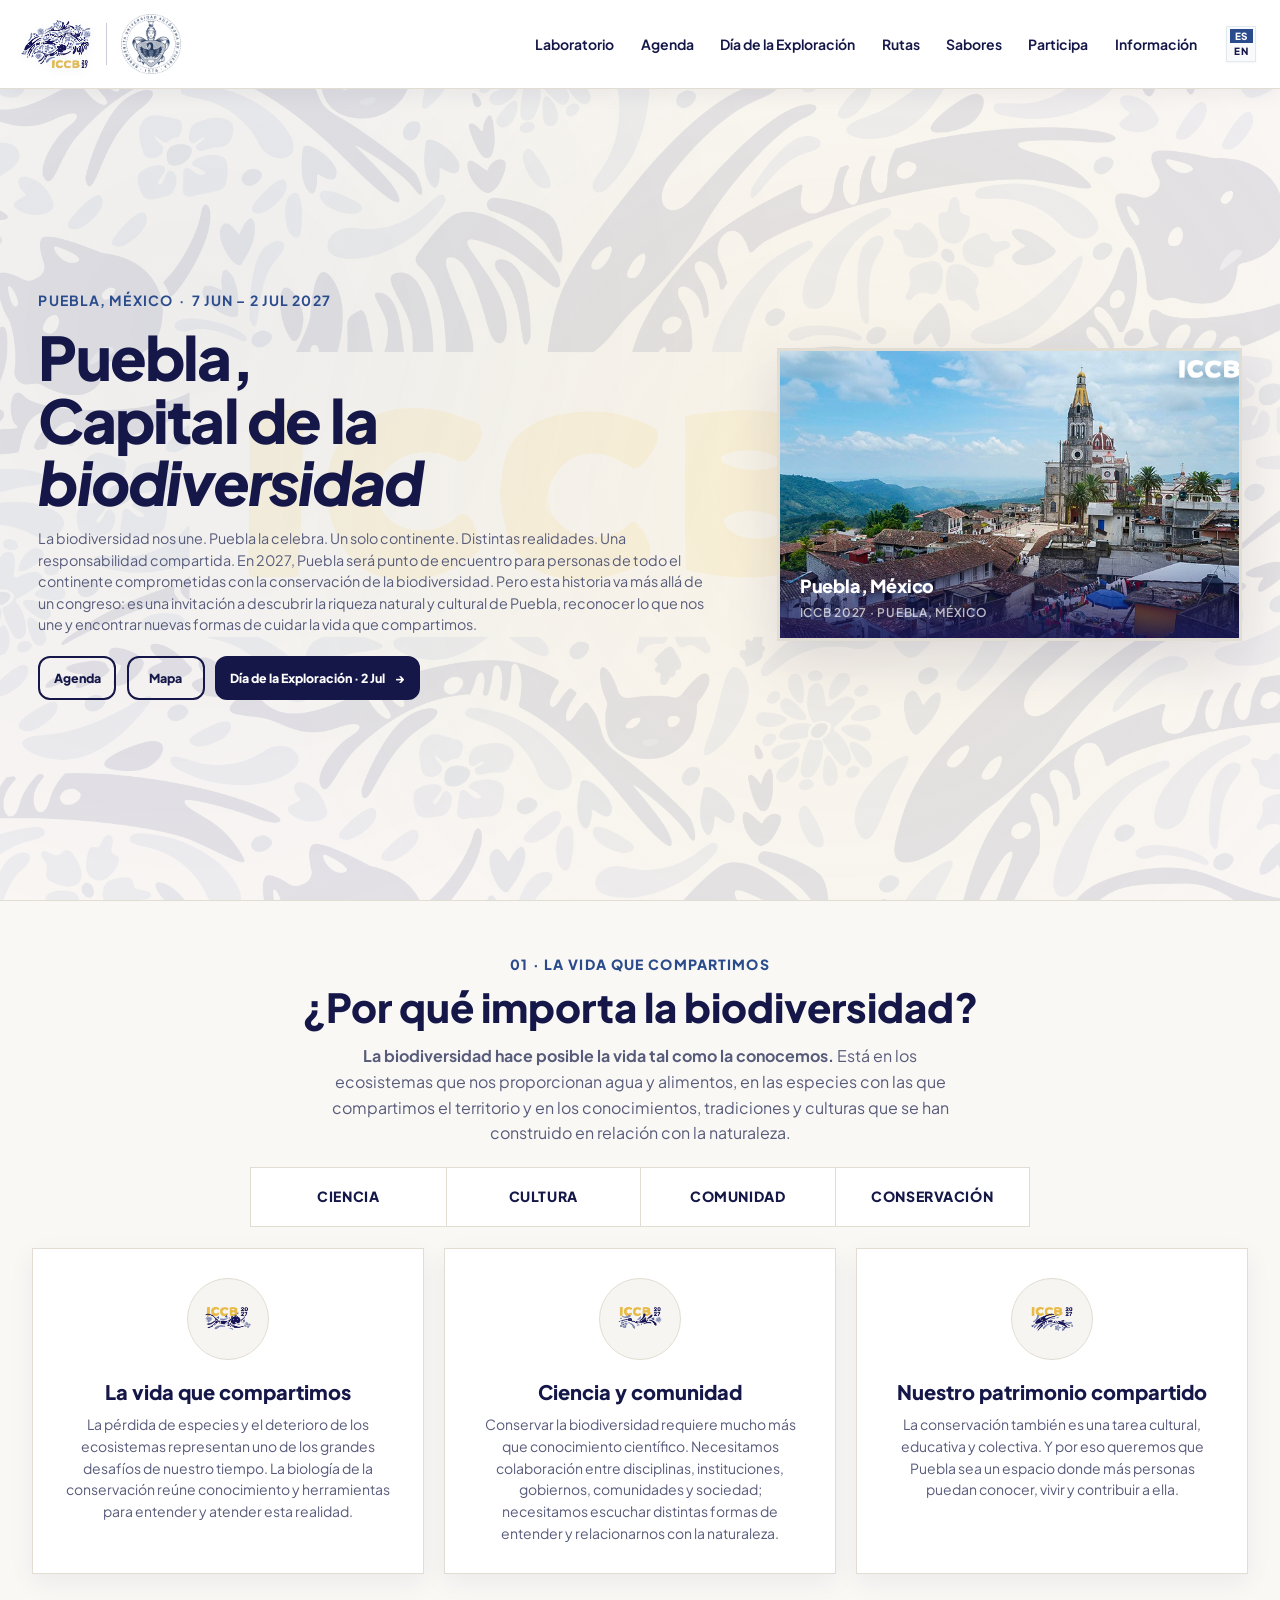
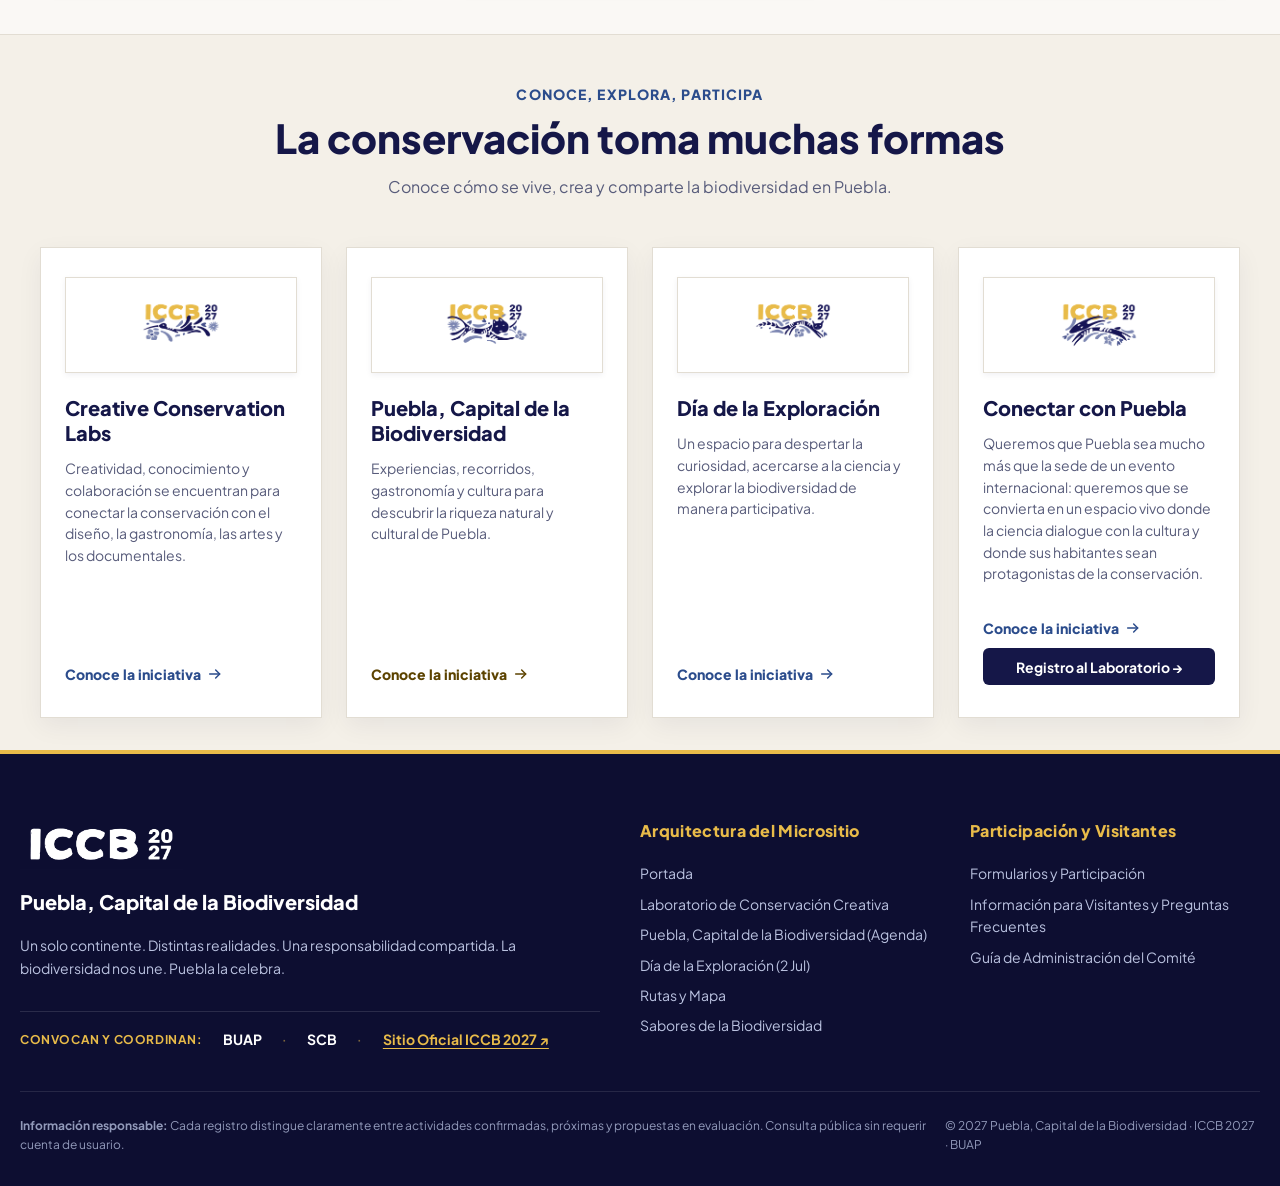
==== commit 9467d1ce: "Actualiza la portada y el contenido autorizado" ====
--- a/index.html
+++ b/index.html
@@ -1,386 +1,322 @@
 <!DOCTYPE html>
 
 <html lang="es">
-
 <head>
-    <!-- ==========================================================================
+<!-- ==========================================================================
          LA CABEZA (<head>): Instrucciones técnicas invisibles para el navegador
          ========================================================================== -->
-    <meta charset="utf-8" />
-    <meta content="width=device-width, initial-scale=1.0" name="viewport" />
-    <title>Puebla, Capital de la Biodiversidad | ICCB 2027 · BUAP</title>
-    <meta
-        content="Puebla, Capital de la Biodiversidad. La biodiversidad nos une. Puebla la celebra. Conoce, explora y participa en la conservación."
-        name="description" />
-    <!-- Tipografía Plus Jakarta Sans desde Google Fonts -->
-    <link href="https://fonts.googleapis.com" rel="preconnect" />
-    <link crossorigin="" href="https://fonts.gstatic.com" rel="preconnect" />
-    <link href="https://fonts.googleapis.com/css2?family=Plus+Jakarta+Sans:wght@400;500;600;700;800&amp;display=swap"
-        rel="stylesheet" />
-    <!-- Favicon e iconos -->
-    <link href="assets/img/Logo Main__Logo Complete.png" rel="icon" type="image/png" />
-    <!-- Hoja de estilos CSS general -->
-    <link href="assets/css/styles.css" rel="stylesheet" />
+<meta charset="utf-8"/>
+<meta content="width=device-width, initial-scale=1.0" name="viewport"/>
+<title>Puebla, Capital de la Biodiversidad | ICCB 2027 · BUAP</title>
+<meta content="Puebla, Capital de la Biodiversidad. La biodiversidad nos une. Puebla la celebra. Conoce, explora y participa en la conservación." name="description"/>
+<!-- Tipografía Plus Jakarta Sans desde Google Fonts -->
+<link href="https://fonts.googleapis.com" rel="preconnect"/>
+<link crossorigin="" href="https://fonts.gstatic.com" rel="preconnect"/>
+<link href="https://fonts.googleapis.com/css2?family=Plus+Jakarta+Sans:wght@400;500;600;700;800&amp;display=swap" rel="stylesheet"/>
+<!-- Favicon e iconos -->
+<link href="assets/img/Logo Main__Logo Complete.png" rel="icon" type="image/png"/>
+<!-- Hoja de estilos CSS general -->
+<link href="assets/css/styles.css" rel="stylesheet"/>
 </head>
-
 <body>
-    <!-- Enlace accesible para lectores de pantalla -->
-    <a class="skip-link" href="#main-content">Saltar al contenido principal</a>
-    <!-- ==========================================================================
+<!-- Enlace accesible para lectores de pantalla -->
+<a class="skip-link" href="#main-content">Saltar al contenido principal</a>
+<!-- ==========================================================================
          SECCIÓN 1: EL ENCABEZADO (<header>)
          Barra de navegación superior fija con menú completo de la arquitectura
          y selector bilingüe Español (ES) / Inglés (EN).
          ========================================================================== -->
-    <header class="site-header">
-        <div class="header-container">
-            <!-- Logotipos institucionales que regresan a la portada -->
-            <a aria-label="ICCB 2027 Puebla · BUAP" class="brand-wrapper" href="index.html">
-                <img alt="ICCB 2027" class="brand-logo-img brand-logo-iccb" src="assets/img/ICCB_Logo_Main.png" />
-                <span aria-hidden="true" class="brand-divider"></span>
-                <img alt="BUAP" class="brand-logo-img brand-logo-buap" src="assets/img/Logo_BUAP.webp" />
-            </a>
-            <!-- Controles móviles: Selector ES/EN y botón hamburguesa -->
-            <div class="header-mobile-right">
-                <div aria-label="Selector de idioma" class="lang-switcher-vertical mobile-header-lang">
-                    <a class="lang-pill active" href="#" lang="es">ES</a>
-                    <a class="lang-pill" href="#" lang="en">EN</a>
-                </div>
-                <button aria-controls="main-nav" aria-expanded="false" aria-label="Abrir menú" class="nav-toggle-btn"
-                    id="nav-toggle-btn" type="button">
-                    <span></span><span></span><span></span>
-                </button>
-            </div>
-            <!-- Menú de navegación con las secciones de la arquitectura -->
-            <nav aria-label="Navegación principal" class="main-nav" id="main-nav">
-                <ul class="nav-list">
-                    <li>
-                        <a class="nav-link" href="ccl.html">
-                            <span>Laboratorio</span>
-                        </a>
-                    </li>
-                    <li>
-                        <a class="nav-link" href="agenda.html">
-                            <span>Agenda</span>
-                        </a>
-                    </li>
-                    <li>
-                        <a class="nav-link" href="exploracion.html">
-                            <span>Día de la Exploración</span>
-                        </a>
-                    </li>
-                    <li>
-                        <a class="nav-link" href="rutas.html">
-                            <span>Rutas</span>
-                        </a>
-                    </li>
-                    <li>
-                        <a class="nav-link" href="menu.html">
-                            <span>Sabores</span>
-                        </a>
-                    </li>
-                    <li>
-                        <a class="nav-link" href="participa.html">
-                            <span>Participa</span>
-                        </a>
-                    </li>
-                    <li>
-                        <a class="nav-link nav-info-link" href="info.html" aria-label="Información"
-                            title="Información"><svg aria-hidden="true" focusable="false" width="22" height="22"
-                                viewBox="0 0 24 24" fill="none" stroke="currentColor" stroke-width="1.8"
-                                stroke-linecap="round">
-                                <circle cx="12" cy="12" r="9" />
-                                <path d="M12 11v5m0-8h.01" />
-                            </svg>
-                        </a>
-                    </li>
-                </ul>
-                <!-- Selector de idioma en computadoras -->
-                <div class="nav-user-actions">
-                    <div aria-label="Selector de idioma" class="lang-switcher-vertical desktop-header-lang">
-                        <a class="lang-pill active" href="#" lang="es" title="Español">ES</a>
-                        <a class="lang-pill" href="#" lang="en" title="English">EN</a>
-                    </div>
-                </div>
-            </nav>
-        </div>
-    </header>
-    <!-- ==========================================================================
+<header class="site-header">
+<div class="header-container">
+<!-- Logotipos institucionales que regresan a la portada -->
+<a aria-label="ICCB 2027 Puebla · BUAP" class="brand-wrapper" href="index.html">
+<img alt="ICCB 2027" class="brand-logo-img brand-logo-iccb" src="assets/img/Logo Main__Logo Complete.png"/>
+<span aria-hidden="true" class="brand-divider"></span>
+<img alt="BUAP" class="brand-logo-img brand-logo-buap" src="assets/img/Logo_BUAP.webp"/>
+</a>
+<!-- Controles móviles: Selector ES/EN y botón hamburguesa -->
+<div class="header-mobile-right">
+<div aria-label="Selector de idioma" class="lang-switcher-vertical mobile-header-lang">
+<a class="lang-pill active" href="#" lang="es">ES</a>
+<a class="lang-pill" href="#" lang="en">EN</a>
+</div>
+<button aria-controls="main-nav" aria-expanded="false" aria-label="Abrir menú" class="nav-toggle-btn" id="nav-toggle-btn" type="button">
+<span></span><span></span><span></span>
+</button>
+</div>
+<!-- Menú de navegación con las secciones de la arquitectura -->
+<nav aria-label="Navegación principal" class="main-nav" id="main-nav">
+<ul class="nav-list">
+<li>
+<a class="nav-link" href="ccl.html">
+<span>Laboratorio</span>
+</a>
+</li>
+<li>
+<a class="nav-link" href="agenda.html">
+<span>Agenda</span>
+</a>
+</li>
+<li>
+<a class="nav-link" href="exploracion.html">
+<span>Día de la Exploración</span>
+</a>
+</li>
+<li>
+<a class="nav-link" href="rutas.html">
+<span>Rutas</span>
+</a>
+</li>
+<li>
+<a class="nav-link" href="menu.html">
+<span>Sabores</span>
+</a>
+</li>
+<li>
+<a class="nav-link" href="participa.html">
+<span>Participa</span>
+</a>
+</li>
+<li>
+<a class="nav-link" href="info.html">
+<span>Información</span>
+</a>
+</li>
+</ul>
+<!-- Selector de idioma en computadoras -->
+<div class="nav-user-actions">
+<div aria-label="Selector de idioma" class="lang-switcher-vertical desktop-header-lang">
+<a class="lang-pill active" href="#" lang="es" title="Español">ES</a>
+<a class="lang-pill" href="#" lang="en" title="English">EN</a>
+</div>
+</div>
+</nav>
+</div>
+</header>
+<!-- ==========================================================================
          SECCIÓN 2: CONTENIDO PRINCIPAL DE LA PORTADA (<main>)
          ========================================================================== -->
-    <main class="site-main" id="main-content">
-        <section class="hero-section" id="home">
-            <div class="cover-artwork" role="img" aria-label="ICCB 2027 rodeado de figuras de fauna poblana">
-                <div class="cover-figures" aria-hidden="true">
-                    <div class="cover-figure cover-figure--teporingo">
-                        <img src="assets/img/Portada_figuras/Teporingo.png" alt="" />
-                    </div>
-                    <div class="cover-figure cover-figure--armadillo">
-                        <img src="assets/img/Portada_figuras/Armadilo.png" alt="" />
-                    </div>
-                    <div class="cover-figure cover-figure--cacomixtle">
-                        <img src="assets/img/Portada_figuras/cacomixtle.png" alt="" />
-                    </div>
-                    <div class="cover-figure cover-figure--jaguar">
-                        <img src="assets/img/Portada_figuras/Jaguar.png" alt="" />
-                    </div>
-                    <div class="cover-figure cover-figure--colibri">
-                        <img src="assets/img/Portada_figuras/Colibri.png" alt="" />
-                    </div>
-                </div>
-            </div>
-            <div class="hero-inner">
-                <!-- Columna izquierda: Periodo oficial (7 de junio al 2 de julio de 2027), título y accesos prioritarios -->
-                <div class="hero-left">
-                    <div class="hero-date-label">Puebla, México &nbsp;·&nbsp; 7 Jun – 2 Jul 2027</div>
-                    <h1 class="hero-title">Puebla, <br />Capital de la <em>biodiversidad</em></h1>
-                    <p class="hero-subtitle">La biodiversidad nos une y Puebla la celebra. En 2027, personas de todo el
-                        continente se reunirán para impulsar su conservación. Es una invitación a descubrir la riqueza
-                        natural y cultural de Puebla y a cuidar la vida que compartimos.</p>
-                    <!-- Fila de botones prioritarios ("Menos clics": Agenda, Día de la Exploración y Mapa) -->
-                    <div class="hero-cta-row hero-quick-links" aria-label="Accesos rápidos">
-                        <a class="hero-btn-secondary hero-quick-link" href="agenda.html">Agenda</a>
-                        <a class="hero-btn-secondary hero-quick-link" href="rutas.html#map">Mapa</a>
-                        <a class="hero-btn-primary hero-quick-link hero-quick-link-featured" href="exploracion.html">Día
-                            de la Exploración · 2 Jul <span aria-hidden="true">→</span></a>
-                    </div>
+<main class="site-main" id="main-content">
+<section class="hero-section" id="home">
+<div aria-hidden="true" class="hero-bg-media">
+<div class="hero-bg-texture"></div>
+<div class="hero-bg-radial"></div>
+</div>
+<div class="hero-inner">
+<!-- Columna izquierda: Periodo oficial (7 de junio al 2 de julio de 2027), título y accesos prioritarios -->
+<div class="hero-left">
+<div class="hero-date-label">Puebla, México &nbsp;·&nbsp; 7 Jun – 2 Jul 2027</div>
+<h1 class="hero-title">Puebla, <br/>Capital de la <em>biodiversidad</em></h1>
+<p class="hero-subtitle">La biodiversidad nos une. Puebla la celebra. Un solo continente. Distintas realidades. Una responsabilidad compartida. En 2027, Puebla será punto de encuentro para personas de todo el continente comprometidas con la conservación de la biodiversidad. Pero esta historia va más allá de un congreso: es una invitación a descubrir la riqueza natural y cultural de Puebla, reconocer lo que nos une y encontrar nuevas formas de cuidar la vida que compartimos.</p>
+<!-- Fila de botones prioritarios ("Menos clics": Agenda, Día de la Exploración y Mapa) -->
+<div class="hero-cta-row hero-quick-links" aria-label="Accesos rápidos">
+<a class="hero-btn-secondary hero-quick-link" href="agenda.html">Agenda</a>
+<a class="hero-btn-secondary hero-quick-link" href="rutas.html#map">Mapa</a>
+<a class="hero-btn-primary hero-quick-link hero-quick-link-featured" href="exploracion.html">Día de la Exploración · 2 Jul <span aria-hidden="true">→</span></a>
+</div>
 
-                </div>
+</div>
+<!-- Columna derecha: Fotografía de Puebla y sello de Talavera -->
+<div class="hero-right">
+<div class="hero-photo-frame">
+<img alt="Vista panorámica de Puebla, México" class="hero-photo" src="assets/img/website/Main Banner 1.png"/>
+<div class="hero-photo-label">
+<span class="hero-photo-city">Puebla, México</span>
+<span class="hero-photo-sub">ICCB 2027 · Puebla, México</span>
+</div>
+</div>
+</div>
 
-            </div>
-        </section>
-        <!-- ======================================================================
+</div>
+</section>
+<!-- ======================================================================
               SECCION 2: LA VIDA QUE COMPARTIMOS
              ====================================================================== -->
-        <section class="page-section" id="presentacion-iniciativa" style="padding:3.25rem 1.25rem 2rem;">
-            <div class="container">
-                <div class="section-head-center" style="margin-bottom:1.75rem;">
-                    <span class="section-eyebrow">01 · La vida que compartimos</span>
-                    <h2 class="section-main-title">¿Por qué importa la biodiversidad?</h2>
-                    <p class="section-main-desc" style="max-width:640px; margin:0 auto;"><strong>La biodiversidad hace
-                            posible la vida tal como la conocemos.</strong> Está en los ecosistemas que nos proporcionan
-                        agua y alimentos, en las especies con las que compartimos el territorio y en los conocimientos,
-                        tradiciones y culturas que se han construido en relación con la naturaleza.</p>
-                    <!-- Tira visual de 4 palabras clave -->
-                    <div class="topic-keywords-panel" aria-label="Ejes de la biodiversidad">
-                        <div class="topic-keyword-item">Ciencia</div>
-                        <div class="topic-keyword-item">Cultura</div>
-                        <div class="topic-keyword-item">Comunidad</div>
-                        <div class="topic-keyword-item">Conservación</div>
-                    </div>
-                    <!-- 3 tarjetas visuales y breves -->
-                    <div class="info-grid biodiversity-info-grid">
-                        <div class="info-card biodiversity-info-card"
-                            style="display:flex; flex-direction:column; align-items:center; text-align:center; padding:1.6rem 1.4rem;">
-                            <div class="info-card-media">
-                                <img alt="Encuentro continental" src="assets/img/Logo Animals__Logo_Jaguar.png"
-                                    class="info-card-media-img" />
-                            </div>
-                            <h3 style="justify-content:center; text-align:center; width:100%; margin-bottom:0.4rem;">La
-                                vida que compartimos</h3>
-                            <p style="font-size:var(--font-sm); line-height:1.55; margin:0; text-align:center;">La
-                                pérdida de especies y el deterioro de los ecosistemas representan uno de los grandes
-                                desafíos de nuestro tiempo. La biología de la conservación reúne conocimiento y
-                                herramientas para entender y atender esta realidad.</p>
-                        </div>
-                        <div class="info-card biodiversity-info-card"
-                            style="display:flex; flex-direction:column; align-items:center; text-align:center; padding:1.6rem 1.4rem;">
-                            <div class="info-card-media">
-                                <img alt="Riqueza biocultural" src="assets/img/Logo Animals__Logo_Colibri.png"
-                                    class="info-card-media-img" />
-                            </div>
-                            <h3 style="justify-content:center; text-align:center; width:100%; margin-bottom:0.4rem;">
-                                Ciencia y comunidad</h3>
-                            <p style="font-size:var(--font-sm); line-height:1.55; margin:0; text-align:center;">
-                                Conservar la biodiversidad requiere mucho más que conocimiento científico. Necesitamos
-                                colaboración entre disciplinas, instituciones, gobiernos, comunidades y sociedad;
-                                necesitamos escuchar distintas formas de entender y relacionarnos con la naturaleza.</p>
-                        </div>
-                        <div class="info-card biodiversity-info-card"
-                            style="display:flex; flex-direction:column; align-items:center; text-align:center; padding:1.6rem 1.4rem;">
-                            <div class="info-card-media">
-                                <img alt="La ciudad como espacio vivo" src="assets/img/Logo Animals__Logo_Teporingo.png"
-                                    class="info-card-media-img" />
-                            </div>
-                            <h3 style="justify-content:center; text-align:center; width:100%; margin-bottom:0.4rem;">
-                                Nuestro patrimonio compartido</h3>
-                            <p style="font-size:var(--font-sm); line-height:1.55; margin:0; text-align:center;">La
-                                conservación también es una tarea cultural, educativa y colectiva. Y por eso queremos
-                                que Puebla sea un espacio donde más personas puedan conocer, vivir y contribuir a ella.
-                            </p>
-                        </div>
-                    </div>
-                </div>
-        </section>
-        <!-- ======================================================================
+<section class="page-section" id="presentacion-iniciativa" style="padding:3.25rem 1.25rem 2rem;">
+<div class="container">
+<div class="section-head-center" style="margin-bottom:1.75rem;">
+<span class="section-eyebrow">01 · La vida que compartimos</span>
+<h2 class="section-main-title">¿Por qué importa la biodiversidad?</h2>
+<p class="section-main-desc" style="max-width:640px; margin:0 auto;"><strong>La biodiversidad hace posible la vida tal como la conocemos.</strong> Está en los ecosistemas que nos proporcionan agua y alimentos, en las especies con las que compartimos el territorio y en los conocimientos, tradiciones y culturas que se han construido en relación con la naturaleza.</p>
+<!-- Tira visual de 4 palabras clave -->
+<div class="topic-keywords-panel" aria-label="Ejes de la biodiversidad">
+<div class="topic-keyword-item">Ciencia</div>
+<div class="topic-keyword-item">Cultura</div>
+<div class="topic-keyword-item">Comunidad</div>
+<div class="topic-keyword-item">Conservación</div>
+</div>
+<!-- 3 tarjetas visuales y breves -->
+<div class="info-grid biodiversity-info-grid">
+<div class="info-card biodiversity-info-card" style="display:flex; flex-direction:column; align-items:center; text-align:center; padding:1.6rem 1.4rem;">
+<div class="info-card-media">
+<img alt="Encuentro continental" src="assets/img/Logo Animals__Logo_Jaguar.png" class="info-card-media-img"/>
+</div>
+<h3 style="justify-content:center; text-align:center; width:100%; margin-bottom:0.4rem;">La vida que compartimos</h3>
+<p style="font-size:var(--font-sm); line-height:1.55; margin:0; text-align:center;">La pérdida de especies y el deterioro de los ecosistemas representan uno de los grandes desafíos de nuestro tiempo. La biología de la conservación reúne conocimiento y herramientas para entender y atender esta realidad.</p>
+</div>
+<div class="info-card biodiversity-info-card" style="display:flex; flex-direction:column; align-items:center; text-align:center; padding:1.6rem 1.4rem;">
+<div class="info-card-media">
+<img alt="Riqueza biocultural" src="assets/img/Logo Animals__Logo_Colibri.png" class="info-card-media-img"/>
+</div>
+<h3 style="justify-content:center; text-align:center; width:100%; margin-bottom:0.4rem;">Ciencia y comunidad</h3>
+<p style="font-size:var(--font-sm); line-height:1.55; margin:0; text-align:center;">Conservar la biodiversidad requiere mucho más que conocimiento científico. Necesitamos colaboración entre disciplinas, instituciones, gobiernos, comunidades y sociedad; necesitamos escuchar distintas formas de entender y relacionarnos con la naturaleza.</p>
+</div>
+<div class="info-card biodiversity-info-card" style="display:flex; flex-direction:column; align-items:center; text-align:center; padding:1.6rem 1.4rem;">
+<div class="info-card-media">
+<img alt="La ciudad como espacio vivo" src="assets/img/Logo Animals__Logo_Teporingo.png" class="info-card-media-img"/>
+</div>
+<h3 style="justify-content:center; text-align:center; width:100%; margin-bottom:0.4rem;">Nuestro patrimonio compartido</h3>
+<p style="font-size:var(--font-sm); line-height:1.55; margin:0; text-align:center;">La conservación también es una tarea cultural, educativa y colectiva. Y por eso queremos que Puebla sea un espacio donde más personas puedan conocer, vivir y contribuir a ella.</p>
+</div>
+</div>
+</div>
+</section>
+<!-- ======================================================================
              SECCION 3: LOS CUATRO EJES PRINCIPALES
              1. Puebla, Capital de la Biodiversidad (agenda.html)
              2. Día de la Exploración (exploracion.html)
              3. Rutas (rutas.html)
              4. Laboratorio (ccl.html y enlace directo de registro)
              ====================================================================== -->
-        <section class="feature-grid-section" id="iniciativas" style="padding-top:3rem;">
-            <div class="container">
-                <div class="section-head-center">
-                    <span class="section-eyebrow">Conoce, explora, participa</span>
-                    <h2 class="section-main-title">La conservación toma muchas formas</h2>
-                    <p class="section-main-desc">Conoce cómo se vive, crea y comparte la biodiversidad en Puebla.</p>
-                </div>
-                <!-- Cuadrícula con únicamente las 4 tarjetas solicitadas -->
-                <div class="pillar-cards-grid home-initiative-grid">
-                    <!-- TARJETA 1: PUEBLA, CAPITAL DE LA BIODIVERSIDAD (Vinculada a agenda.html) -->
-                    <a class="pillar-card home-initiative-card" href="ccl.html">
-                        <div>
-                            <div class="pillar-icon-box home-initiative-media">
-                                <img alt="Colibrí" src="assets/img/Logo Animals__Logo_Colibri.png" />
-                            </div>
-                            <h3 class="pillar-card-title">Creative Conservation Labs</h3>
-                            <p class="pillar-card-text">Creatividad, conocimiento y colaboración se encuentran para
-                                conectar la conservación con el diseño, la gastronomía, las artes y los documentales.
-                            </p>
-                        </div>
-                        <div class="pillar-card-link">
-                            <span>Conoce la iniciativa</span>
-                            <svg class="card-arrow-icon" fill="none" height="16" stroke="currentColor"
-                                stroke-linecap="round" stroke-linejoin="round" stroke-width="2.2" viewbox="0 0 24 24"
-                                width="16">
-                                <line x1="4" x2="19" y1="12" y2="12"></line>
-                                <polyline points="13 6 19 12 13 18"></polyline>
-                            </svg>
-                        </div>
-                    </a>
-                    <!-- TARJETA 2: DÍA DE LA EXPLORACIÓN (Vinculada a exploracion.html) -->
-                    <a class="pillar-card highlight-gold home-initiative-card" href="agenda.html">
-                        <div>
-                            <div class="pillar-icon-box home-initiative-media">
-                                <img alt="Jaguar" src="assets/img/Logo Animals__Logo_Jaguar.png" />
-                            </div>
-                            <h3 class="pillar-card-title">Puebla, Capital de la Biodiversidad</h3>
-                            <p class="pillar-card-text">Experiencias, recorridos, gastronomía y cultura para descubrir
-                                la riqueza natural y cultural de Puebla.</p>
-                        </div>
-                        <div class="pillar-card-link" style="color:var(--color-gold-text)">
-                            <span>Conoce la iniciativa</span>
-                            <svg class="card-arrow-icon" fill="none" height="16" stroke="currentColor"
-                                stroke-linecap="round" stroke-linejoin="round" stroke-width="2.2" viewbox="0 0 24 24"
-                                width="16">
-                                <line x1="4" x2="19" y1="12" y2="12"></line>
-                                <polyline points="13 6 19 12 13 18"></polyline>
-                            </svg>
-                        </div>
-                    </a>
-                    <!-- TARJETA 3: RUTAS (Vinculada a rutas.html) -->
-                    <a class="pillar-card home-initiative-card" href="exploracion.html">
-                        <div>
-                            <div class="pillar-icon-box home-initiative-media">
-                                <img alt="Cacomixtle" src="assets/img/Logo Animals__Logo_cacomixtle.png" />
-                            </div>
-                            <h3 class="pillar-card-title">Día de la Exploración</h3>
-                            <p class="pillar-card-text">Un espacio para despertar la curiosidad, acercarse a la ciencia
-                                y explorar la biodiversidad de manera participativa.</p>
-                        </div>
-                        <div class="pillar-card-link">
-                            <span>Conoce la iniciativa</span>
-                            <svg class="card-arrow-icon" fill="none" height="16" stroke="currentColor"
-                                stroke-linecap="round" stroke-linejoin="round" stroke-width="2.2" viewbox="0 0 24 24"
-                                width="16">
-                                <line x1="4" x2="19" y1="12" y2="12"></line>
-                                <polyline points="13 6 19 12 13 18"></polyline>
-                            </svg>
-                        </div>
-                    </a>
-                    <!-- TARJETA 4: LABORATORIO (Vinculada a ccl.html + Link directo de registro) -->
-                    <div class="pillar-card home-initiative-card" style="cursor:default;">
-                        <div>
-                            <div class="pillar-icon-box home-initiative-media">
-                                <img alt="Teporingo" src="assets/img/Logo Animals__Logo_Teporingo.png" />
-                            </div>
-                            <h3 class="pillar-card-title">
-                                <a data-en="Laboratory" href="rutas.html"
-                                    style="color:inherit;text-decoration:none;">Conectar con Puebla</a>
-                            </h3>
-                            <p class="pillar-card-text">Queremos que Puebla sea mucho más que la sede de un evento
-                                internacional: queremos que se convierta en un espacio vivo donde la ciencia dialogue
-                                con la cultura y donde sus habitantes sean protagonistas de la conservación.</p>
-                        </div>
-                        <div
-                            style="display:flex; flex-direction:column; gap:0.55rem; margin-top:auto; padding-top:0.5rem;">
-                            <a class="pillar-card-link" href="ccl.html" style="text-decoration:none;">
-                                <span>Conoce la iniciativa</span>
-                                <svg class="card-arrow-icon" fill="none" height="16" stroke="currentColor"
-                                    stroke-linecap="round" stroke-linejoin="round" stroke-width="2.2"
-                                    viewbox="0 0 24 24" width="16">
-                                    <line x1="4" x2="19" y1="12" y2="12"></line>
-                                    <polyline points="13 6 19 12 13 18"></polyline>
-                                </svg>
-                            </a>
-                            <!-- Enlace directo de registro dentro de la tarjeta de Laboratorio -->
-                            <a class="btn btn-primary btn-sm" data-en="Student Registration →"
-                                href="ccl.html#registro-laboratorio" style="width:100%; text-align:center;">
+<section class="feature-grid-section" id="iniciativas" style="padding-top:3rem;">
+<div class="container">
+<div class="section-head-center">
+<span class="section-eyebrow">Conoce, explora, participa</span>
+<h2 class="section-main-title">La conservación toma muchas formas</h2>
+<p class="section-main-desc">Conoce cómo se vive, crea y comparte la biodiversidad en Puebla.</p>
+</div>
+<!-- Cuadrícula con únicamente las 4 tarjetas solicitadas -->
+<div class="pillar-cards-grid home-initiative-grid">
+<!-- TARJETA 1: PUEBLA, CAPITAL DE LA BIODIVERSIDAD (Vinculada a agenda.html) -->
+<a class="pillar-card home-initiative-card" href="ccl.html">
+<div>
+<div class="pillar-icon-box home-initiative-media">
+<img alt="Colibrí" src="assets/img/Logo Animals__Logo_Colibri.png"/>
+</div>
+<h3 class="pillar-card-title">Creative Conservation Labs</h3>
+<p class="pillar-card-text">Creatividad, conocimiento y colaboración se encuentran para conectar la conservación con el diseño, la gastronomía, las artes y los documentales.</p>
+</div>
+<div class="pillar-card-link">
+<span>Conoce la iniciativa</span>
+<svg class="card-arrow-icon" fill="none" height="16" stroke="currentColor" stroke-linecap="round" stroke-linejoin="round" stroke-width="2.2" viewbox="0 0 24 24" width="16">
+<line x1="4" x2="19" y1="12" y2="12"></line>
+<polyline points="13 6 19 12 13 18"></polyline>
+</svg>
+</div>
+</a>
+<!-- TARJETA 2: DÍA DE LA EXPLORACIÓN (Vinculada a exploracion.html) -->
+<a class="pillar-card highlight-gold home-initiative-card" href="agenda.html">
+<div>
+<div class="pillar-icon-box home-initiative-media">
+<img alt="Jaguar" src="assets/img/Logo Animals__Logo_Jaguar.png"/>
+</div>
+<h3 class="pillar-card-title">Puebla, Capital de la Biodiversidad</h3>
+<p class="pillar-card-text">Experiencias, recorridos, gastronomía y cultura para descubrir la riqueza natural y cultural de Puebla.</p>
+</div>
+<div class="pillar-card-link" style="color:var(--color-gold-text)">
+<span>Conoce la iniciativa</span>
+<svg class="card-arrow-icon" fill="none" height="16" stroke="currentColor" stroke-linecap="round" stroke-linejoin="round" stroke-width="2.2" viewbox="0 0 24 24" width="16">
+<line x1="4" x2="19" y1="12" y2="12"></line>
+<polyline points="13 6 19 12 13 18"></polyline>
+</svg>
+</div>
+</a>
+<!-- TARJETA 3: RUTAS (Vinculada a rutas.html) -->
+<a class="pillar-card home-initiative-card" href="exploracion.html">
+<div>
+<div class="pillar-icon-box home-initiative-media">
+<img alt="Cacomixtle" src="assets/img/Logo Animals__Logo_cacomixtle.png"/>
+</div>
+<h3 class="pillar-card-title">Día de la Exploración</h3>
+<p class="pillar-card-text">Un espacio para despertar la curiosidad, acercarse a la ciencia y explorar la biodiversidad de manera participativa.</p>
+</div>
+<div class="pillar-card-link">
+<span>Conoce la iniciativa</span>
+<svg class="card-arrow-icon" fill="none" height="16" stroke="currentColor" stroke-linecap="round" stroke-linejoin="round" stroke-width="2.2" viewbox="0 0 24 24" width="16">
+<line x1="4" x2="19" y1="12" y2="12"></line>
+<polyline points="13 6 19 12 13 18"></polyline>
+</svg>
+</div>
+</a>
+<!-- TARJETA 4: LABORATORIO (Vinculada a ccl.html + Link directo de registro) -->
+<div class="pillar-card home-initiative-card" style="cursor:default;">
+<div>
+<div class="pillar-icon-box home-initiative-media">
+<img alt="Teporingo" src="assets/img/Logo Animals__Logo_Teporingo.png"/>
+</div>
+<h3 class="pillar-card-title">
+<a data-en="Laboratory" href="rutas.html" style="color:inherit;text-decoration:none;">Conectar con Puebla</a>
+</h3>
+<p class="pillar-card-text">Queremos que Puebla sea mucho más que la sede de un evento internacional: queremos que se convierta en un espacio vivo donde la ciencia dialogue con la cultura y donde sus habitantes sean protagonistas de la conservación.</p>
+</div>
+<div style="display:flex; flex-direction:column; gap:0.55rem; margin-top:auto; padding-top:0.5rem;">
+<a class="pillar-card-link" href="ccl.html" style="text-decoration:none;">
+<span>Conoce la iniciativa</span>
+<svg class="card-arrow-icon" fill="none" height="16" stroke="currentColor" stroke-linecap="round" stroke-linejoin="round" stroke-width="2.2" viewbox="0 0 24 24" width="16">
+<line x1="4" x2="19" y1="12" y2="12"></line>
+<polyline points="13 6 19 12 13 18"></polyline>
+</svg>
+</a>
+<!-- Enlace directo de registro dentro de la tarjeta de Laboratorio -->
+<a class="btn btn-primary btn-sm" data-en="Student Registration →" href="ccl.html#registro-laboratorio" style="width:100%; text-align:center;">
                                 Registro al Laboratorio →
                             </a>
-                        </div>
-                    </div>
-                </div>
-            </div>
-        </section>
-    </main>
-    <!-- ==========================================================================
+</div>
+</div>
+</div>
+</div>
+</section>
+</main>
+<!-- ==========================================================================
          SECCIÓN 3: EL PIE DE PÁGINA (<footer>)
          ========================================================================== -->
-    <footer class="site-footer">
-        <div class="footer-container">
-            <div class="footer-brand">
-                <img alt="ICCB 2027 Puebla" class="footer-logo" src="assets/img/Logo_White_Transparent.png" />
-                <h3 style="color:#fff;font-size:1.25rem;font-weight:800">Puebla, Capital de la Biodiversidad</h3>
-                <p style="color:#BAC2E0;font-size:var(--font-sm)">Un solo continente. Distintas realidades. Una
-                    responsabilidad compartida. La biodiversidad nos une. Puebla la celebra.</p>
-                <div class="footer-sponsors-strip">
-                    <span>Convocan y Coordinan:</span>
-                    <strong style="color:#fff">BUAP</strong><span style="opacity:0.5">·</span>
-                    <strong style="color:#fff">SCB</strong><span style="opacity:0.5">·</span>
-                    <a href="https://conbio.org/mini-sites/iccb-2027/" rel="noopener noreferrer"
-                        style="color:var(--color-gold);font-weight:700;text-decoration:underline" target="_blank">Sitio
-                        Oficial ICCB
+<footer class="site-footer">
+<div class="footer-container">
+<div class="footer-brand">
+<img alt="ICCB 2027 Puebla" class="footer-logo" src="assets/img/Logo_White_Transparent.png"/>
+<h3 style="color:#fff;font-size:1.25rem;font-weight:800">Puebla, Capital de la Biodiversidad</h3>
+<p style="color:#BAC2E0;font-size:var(--font-sm)">Un solo continente. Distintas realidades. Una responsabilidad compartida. La biodiversidad nos une. Puebla la celebra.</p>
+<div class="footer-sponsors-strip">
+<span>Convocan y Coordinan:</span>
+<strong style="color:#fff">BUAP</strong><span style="opacity:0.5">·</span>
+<strong style="color:#fff">SCB</strong><span style="opacity:0.5">·</span>
+<a href="https://conbio.org/mini-sites/iccb-2027/" rel="noopener noreferrer" style="color:var(--color-gold);font-weight:700;text-decoration:underline" target="_blank">Sitio Oficial ICCB
                         2027 ↗</a>
-                </div>
-            </div>
-            <div class="footer-links-col">
-                <h4>Arquitectura del Micrositio</h4>
-                <ul class="footer-nav">
-                    <li><a href="index.html">Portada</a></li>
-                    <li><a href="ccl.html">Laboratorio de Conservación Creativa</a></li>
-                    <li><a href="agenda.html">Puebla, Capital de la Biodiversidad (Agenda)</a></li>
-                    <li><a href="exploracion.html">Día de la Exploración (2 Jul)</a></li>
-                    <li><a href="rutas.html">Rutas y Mapa</a></li>
-                    <li><a href="menu.html">Sabores de la Biodiversidad</a></li>
-                </ul>
-            </div>
-            <div class="footer-links-col">
-                <h4>Participación y Visitantes</h4>
-                <ul class="footer-nav">
-                    <li><a href="participa.html">Formularios y Participación</a></li>
-                    <li><a href="info.html">Información para Visitantes y Preguntas Frecuentes</a></li>
-                    <li><a href="info.html#preguntas-frecuentes">Preguntas frecuentes</a></li>
-                </ul>
-            </div>
-        </div>
-        <div class="footer-bottom">
-            <div>
-                <p><strong>Información responsable:</strong> Cada registro distingue claramente entre actividades
+</div>
+</div>
+<div class="footer-links-col">
+<h4>Arquitectura del Micrositio</h4>
+<ul class="footer-nav">
+<li><a href="index.html">Portada</a></li>
+<li><a href="ccl.html">Laboratorio de Conservación Creativa</a></li>
+<li><a href="agenda.html">Puebla, Capital de la Biodiversidad (Agenda)</a></li>
+<li><a href="exploracion.html">Día de la Exploración (2 Jul)</a></li>
+<li><a href="rutas.html">Rutas y Mapa</a></li>
+<li><a href="menu.html">Sabores de la Biodiversidad</a></li>
+</ul>
+</div>
+<div class="footer-links-col">
+<h4>Participación y Visitantes</h4>
+<ul class="footer-nav">
+<li><a href="participa.html">Formularios y Participación</a></li>
+<li><a href="info.html">Información para Visitantes y Preguntas Frecuentes</a></li>
+<li><a href="info.html#guia-actualizacion">Guía de Administración del Comité</a></li>
+</ul>
+</div>
+</div>
+<div class="footer-bottom">
+<div>
+<p><strong>Información responsable:</strong> Cada registro distingue claramente entre actividades
                     confirmadas, próximas y propuestas en evaluación. Consulta pública sin requerir cuenta de usuario.
                 </p>
-            </div>
-            <div>
-                <p>© 2027 Puebla, Capital de la Biodiversidad · ICCB 2027 · BUAP</p>
-            </div>
-        </div>
-    </footer>
-    <!-- Scripts: data.js (fuente única de información) y main.js -->
-    <script src="assets/js/data.js"></script>
-    <script src="assets/js/i18n-en.js"></script>
-    <script src="assets/js/i18n.js"></script>
-
+</div>
+<div>
+<p>© 2027 Puebla, Capital de la Biodiversidad · ICCB 2027 · BUAP</p>
+</div>
+</div>
+</footer>
+<!-- Scripts: data.js (fuente única de información) y main.js -->
+<script src="assets/js/data.js"></script>
 <script src="assets/js/main.js"></script>
 </body>
-
 </html>
--- a/assets/css/styles.css
+++ b/assets/css/styles.css
@@ -1,3 +1,25 @@
+/* ==============================================================================
+   ¡BIENVENIDO AL ARCHIVO STYLES.CSS! (EL ARMARIO Y PINTURA DE TU PÁGINA)
+   ==============================================================================
+   Si HTML es el esqueleto de tu sitio, CSS es la piel, el maquillaje y la ropa.
+   En CSS siempre se sigue esta regla mágica:
+   
+   ¿A quién quiero vestir? {
+       ¿Qué prenda o pintura le pongo?: ¿De qué color o tamaño?;
+   }
+   
+   Ejemplo:
+   h1 {
+       color: red;  <-- "Al título h1 píntalo de rojo"
+   }
+   ============================================================================== */
+
+/* ==============================================================================
+   1. :root — LA CAJA DE PINTURAS Y MEDIDAS (VARIABLES)
+   Imagina que :root es una paleta de pintor donde guardamos colores y tamaños
+   con un nombre fácil. Si un día queremos cambiar el color azul de toda la web,
+   solo cambiamos una línea aquí y ¡pum!, se actualiza en todas partes.
+   ============================================================================== */
 :root {
     /* --- COLORES CREMA Y TIERRA (FONDOS Y BORDES SUAVES) --- */
     --color-cream: #F4F0E8;
@@ -125,13 +147,14 @@
 
 /* ==============================================================================
    2. REINICIO UNIVERSAL (RESET DE ESPACIOS)
-   El asterisco (*) significa para toda la página
+   El asterisco (*) significa "¡Para TODO el mundo en la página!".
+   Por defecto, los navegadores le ponen márgenes raros a todo; esto lo limpia a cero.
    ============================================================================== */
 *,
 *::before,
 *::after {
     /* box-sizing: border-box: Si una caja mide 100px de ancho y le pones borde de 5px,
-       sigue midiendo 100px exactos en total. */
+       sigue midiendo 100px exactos en total. ¡Evita que las cosas se descuadren! */
     box-sizing: border-box;
     margin: 0;
     /* Quita el margen exterior no deseado */
@@ -372,7 +395,7 @@
            Se queda pegada arriba mientras haces scroll (position: sticky).
            ====================================================================== */
 .site-header {
-    background: #ffffffaf;
+    background: #fff;
     /* Fondo blanco limpio */
     position: sticky;
     /* Se pega al techo cuando bajas la página */
@@ -709,7 +732,7 @@
 .hero-bg-texture {
     position: absolute;
     inset: 0;
-    background-image: url('../img/Logo Main__Logo Texture Dark.png');
+    background-image: url('../img/Logo Main__Logo TExture Light.png');
     background-size: cover;
     /* Llena todo el espacio sin deformarse */
     background-position: center;
@@ -2278,87 +2301,6 @@
     background: var(--color-cream-light);
 }
 
-.agenda-filters {
-    margin-bottom: 1.25rem;
-}
-
-.agenda-filter-toggle {
-    background: #fff;
-    border: 1px solid var(--color-border);
-    border-radius: var(--radius-md);
-}
-
-.agenda-filter-toggle:hover {
-    background: var(--color-cream-light);
-}
-
-.agenda-filter-toggle span {
-    margin-inline-end: auto;
-}
-
-.agenda-filters[open] .agenda-filter-toggle::after {
-    transform: rotate(225deg);
-}
-
-.agenda-filters .directory-filter-box {
-    margin-block: .65rem 0;
-}
-
-
-.form-demo-note {
-    margin-bottom: 1rem;
-    color: var(--color-text-muted);
-}
-
-/* Agenda por fecha */
-.agenda-date-panel {
-    margin-bottom: .8rem;
-    border: 1px solid var(--color-cream-border);
-    background: #fff;
-}
-
-.agenda-date-panel[data-fecha="2027-07-02"] {
-    border: 2px solid var(--color-gold);
-}
-
-.agenda-date-summary {
-    display: flex;
-    align-items: center;
-    gap: .65rem 1rem;
-    padding: .9rem 1rem;
-    list-style: none;
-    cursor: pointer;
-    background: #e3efed;
-    color: var(--color-navy);
-    font-weight: 800;
-}
-
-.agenda-date-summary::-webkit-details-marker { display: none; }
-.agenda-date-summary:hover { background: #d8e9e6; }
-.agenda-date-summary:focus-visible { outline: 2px solid var(--color-talavera-blue); outline-offset: -2px; }
-.agenda-date-summary time { margin-inline-end: auto; }
-.agenda-date-summary time::first-letter { text-transform: uppercase; }
-
-.agenda-date-summary::after {
-    content: "";
-    flex: 0 0 .5rem;
-    height: .5rem;
-    border-right: 2px solid currentColor;
-    border-bottom: 2px solid currentColor;
-    transform: rotate(45deg);
-}
-
-.agenda-date-panel[open] .agenda-date-summary::after { transform: rotate(225deg); }
-
-.agenda-date-count {
-    font-size: var(--font-xs);
-    font-weight: 600;
-}
-
-.agenda-date-activities { padding: clamp(.65rem, 2vw, 1.25rem); }
-.agenda-date-activities .activity-full-card:last-child { margin-bottom: 0; }
-
-
 /* Tarjeta de Ficha Completa de Actividad (Sección 3.2: incluye todos los metadatos) */
 .activity-full-card {
     background: #fff;
@@ -2565,7 +2507,6 @@
         top: 68px;
         padding: 0.5rem 0.75rem;
     }
-
     .lab-toc-inner {
         flex-wrap: nowrap;
         overflow-x: auto;
@@ -2574,7 +2515,6 @@
         scrollbar-width: none;
         -webkit-overflow-scrolling: touch;
     }
-
     .lab-toc-inner::-webkit-scrollbar {
         display: none;
     }
@@ -2840,7 +2780,6 @@
     color: var(--color-navy);
     margin-bottom: 0.4rem;
 }
-
 /* ===== Refinamiento solicitado: menú limpio y hero unificado ===== */
 .site-header .nav-link,
 .site-header .nav-link.highlight,
@@ -2853,32 +2792,13 @@
     border-radius: 0;
     transform: none;
 }
-
-.site-header .nav-link {
-    gap: 0;
-    font-weight: 650;
-}
-
+.site-header .nav-link { gap: 0; font-weight: 650; }
 .site-header .nav-link:hover,
-.site-header .nav-link.active {
-    color: var(--color-talavera-blue);
-    font-weight: 800;
-}
-
-.site-header .nav-link.highlight {
-    color: var(--color-navy);
-    font-weight: 650;
-}
-
-.site-header .nav-link.highlight:hover {
-    color: var(--color-talavera-blue);
-    font-weight: 800;
-}
-
+.site-header .nav-link.active { color: var(--color-talavera-blue); font-weight: 800; }
+.site-header .nav-link.highlight { color: var(--color-navy); font-weight: 650; }
+.site-header .nav-link.highlight:hover { color: var(--color-talavera-blue); font-weight: 800; }
 .site-header .nav-link .nav-icon,
-.site-header .nav-link .nav-icon-gold {
-    display: none;
-}
+.site-header .nav-link .nav-icon-gold { display: none; }
 
 /* Dos CTA como la referencia aprobada; solo cambia su presentación. */
 .hero-section .hero-btn-primary {
@@ -2890,13 +2810,11 @@
     font-size: 0.91rem;
     gap: 0.55rem;
 }
-
 .hero-section .hero-btn-primary:hover {
     background: var(--color-gold-hover);
     border-color: var(--color-gold-hover);
     color: var(--color-navy-deep);
 }
-
 .hero-btn-text {
     display: inline-flex;
     align-items: center;
@@ -2909,16 +2827,10 @@
     padding: 0.65rem 0.2rem;
     transition: opacity var(--transition-fast);
 }
-
-.hero-btn-text:hover {
-    color: var(--color-gold);
-}
+.hero-btn-text:hover { color: var(--color-gold); }
 
 /* Emblema dentro de la foto; evita una tarjeta independiente. */
-.hero-photo-frame {
-    position: relative;
-}
-
+.hero-photo-frame { position: relative; }
 .hero-iccb-overlay {
     position: absolute;
     z-index: 2;
@@ -2930,15 +2842,10 @@
     border: 0;
     padding: 0.35rem;
     object-fit: contain;
-    box-shadow: 0 3px 12px rgba(0, 0, 0, 0.12);
-}
-
+    box-shadow: 0 3px 12px rgba(0,0,0,0.12);
+}
 @media (max-width: 640px) {
-    .hero-iccb-overlay {
-        right: 0.65rem;
-        bottom: 4.5rem;
-        width: 74px;
-    }
+    .hero-iccb-overlay { right: 0.65rem; bottom: 4.5rem; width: 74px; }
 }
 
 
@@ -3073,17 +2980,9 @@
     box-shadow: none !important;
 }
 
-.lab-callout {
-    border-left: 3px solid var(--color-border) !important;
-}
-
-.lab-hours-badge strong {
-    color: var(--color-talavera-blue) !important;
-}
-
-.lab-hours-badge span {
-    color: var(--color-text-main) !important;
-}
+.lab-callout { border-left: 3px solid var(--color-border) !important; }
+.lab-hours-badge strong { color: var(--color-talavera-blue) !important; }
+.lab-hours-badge span { color: var(--color-text-main) !important; }
 
 /* 7) Palabras clave de biodiversidad: ya no como chips verdes */
 .topic-keywords-row {
@@ -3180,7 +3079,7 @@
     min-height: 58px;
 }
 
-.topic-keyword-item+.topic-keyword-item {
+.topic-keyword-item + .topic-keyword-item {
     border-left: 1px solid var(--color-cream-border);
 }
 
@@ -3188,11 +3087,9 @@
     .topic-keywords-panel {
         grid-template-columns: repeat(2, minmax(0, 1fr));
     }
-
     .topic-keyword-item:nth-child(2n+1) {
         border-left: 0;
     }
-
     .topic-keyword-item:nth-child(n+3) {
         border-top: 1px solid var(--color-cream-border);
     }
@@ -3238,7 +3135,7 @@
     padding-top: 1.8rem;
 }
 
-.home-initiative-card>div:first-child {
+.home-initiative-card > div:first-child {
     display: flex;
     flex-direction: column;
     flex: 1;
@@ -3278,9 +3175,7 @@
 
 /* ===== Ronda 5: tres ajustes de portada ===== */
 /* Quitar el emblema amarillo sobre la fotografía (imagen retirada del HTML). */
-.hero-iccb-overlay {
-    display: none !important;
-}
+.hero-iccb-overlay { display: none !important; }
 
 /* Hacer visible en azul el acceso secundario de la portada. */
 .hero-section .hero-btn-text,
@@ -3290,11 +3185,8 @@
     text-decoration-color: currentColor;
     text-underline-offset: 0.25rem;
 }
-
 .hero-section .hero-btn-text:hover,
-.hero-section .hero-btn-text:focus-visible {
-    color: #0D214D;
-}
+.hero-section .hero-btn-text:focus-visible { color: #0D214D; }
 
 /* Las tres tarjetas informativas comparten una única fila en escritorio. */
 .biodiversity-info-grid {
@@ -3302,11 +3194,8 @@
     grid-template-columns: repeat(3, minmax(0, 1fr));
     gap: 1.25rem;
 }
-
 @media (max-width: 767px) {
-    .biodiversity-info-grid {
-        grid-template-columns: 1fr;
-    }
+    .biodiversity-info-grid { grid-template-columns: 1fr; }
 }
 
 /* ===== Ronda 6: accesos rápidos y tarjetas de portada ===== */
@@ -3319,7 +3208,6 @@
     align-items: stretch;
     margin: 0;
 }
-
 .hero-section .hero-quick-link {
     display: flex;
     align-items: center;
@@ -3335,41 +3223,28 @@
     white-space: normal;
     text-decoration: none;
 }
-
 .hero-section .hero-btn-secondary.hero-quick-link {
     border: 2px solid var(--color-navy);
     background: transparent;
     color: var(--color-navy);
 }
-
 .hero-section .hero-btn-secondary.hero-quick-link:hover,
 .hero-section .hero-btn-secondary.hero-quick-link:focus-visible {
     background: rgba(21, 23, 72, .07);
     border-color: var(--color-navy);
     color: var(--color-navy);
 }
-
 .hero-section .hero-btn-primary.hero-quick-link-featured {
     background: var(--color-navy);
     border: 2px solid var(--color-navy);
     color: #fff;
 }
-
 .hero-section .hero-btn-primary.hero-quick-link-featured:hover,
 .hero-section .hero-btn-primary.hero-quick-link-featured:focus-visible {
     background: var(--color-talavera-blue);
     border-color: var(--color-talavera-blue);
     color: #fff;
 }
-
-#home.hero-section {
-    border-bottom: 0;
-}
-
-#presentacion-iniciativa {
-    background: linear-gradient(to bottom, #edeae4, #fff);
-}
-
 #presentacion-iniciativa .biodiversity-info-grid {
     width: min(1440px, calc(100vw - 64px));
     max-width: none;
@@ -3380,48 +3255,26 @@
     grid-template-columns: repeat(3, minmax(0, 1fr));
     gap: 1.25rem;
 }
-
 #presentacion-iniciativa .biodiversity-info-card {
     width: 100%;
     min-width: 0;
     padding: 1.8rem 2rem !important;
 }
-
-#presentacion-iniciativa .biodiversity-info-card h3 {
-    text-wrap: balance;
-}
-
+#presentacion-iniciativa .biodiversity-info-card h3 { text-wrap: balance; }
 @media (max-width: 899px) {
-    .hero-inner .hero-quick-links {
-        grid-template-columns: repeat(2, minmax(0, 1fr));
-    }
-
-    .hero-section .hero-quick-link-featured {
-        grid-column: 1 / -1;
-    }
-
-    #presentacion-iniciativa .biodiversity-info-grid {
-        width: calc(100vw - 40px);
-        gap: .85rem;
-    }
-
-    #presentacion-iniciativa .biodiversity-info-card {
-        padding: 1.4rem 1rem !important;
-    }
-}
-
+    .hero-inner .hero-quick-links { grid-template-columns: repeat(2, minmax(0, 1fr)); }
+    .hero-section .hero-quick-link-featured { grid-column: 1 / -1; }
+    #presentacion-iniciativa .biodiversity-info-grid { width: calc(100vw - 40px); gap: .85rem; }
+    #presentacion-iniciativa .biodiversity-info-card { padding: 1.4rem 1rem !important; }
+}
 @media (max-width: 650px) {
-    .hero-inner .hero-quick-links {
-        gap: .75rem;
-    }
-
+    .hero-inner .hero-quick-links { gap: .75rem; }
     .hero-section .hero-quick-link {
         min-height: 60px;
         padding: .85rem .65rem;
         border-radius: 18px;
         font-size: 1rem;
     }
-
     #presentacion-iniciativa .biodiversity-info-grid {
         grid-template-columns: 1fr;
         width: calc(100vw - 32px);
@@ -3441,7 +3294,6 @@
     width: 100%;
     margin: 0;
 }
-
 .hero-section .hero-quick-links .hero-quick-link {
     flex: 0 0 auto;
     width: auto;
@@ -3452,30 +3304,21 @@
     line-height: 1.3;
     white-space: nowrap;
 }
-
 .hero-section .hero-quick-links .hero-btn-secondary.hero-quick-link {
     min-width: 105px;
 }
-
 .hero-section .hero-quick-links .hero-quick-link-featured {
     grid-column: auto;
 }
-
 @media (max-width: 650px) {
-    .hero-inner .hero-quick-links {
-        gap: .55rem;
-    }
-
+    .hero-inner .hero-quick-links { gap: .55rem; }
     .hero-section .hero-quick-links .hero-quick-link {
         min-height: 43px;
         padding: .55rem .75rem;
         font-size: .82rem;
         white-space: normal;
     }
-
-    .hero-section .hero-quick-links .hero-btn-secondary.hero-quick-link {
-        min-width: 0;
-    }
+    .hero-section .hero-quick-links .hero-btn-secondary.hero-quick-link { min-width: 0; }
 }
 
 
@@ -3486,34 +3329,24 @@
         min-height: calc(100svh - 88px);
         align-items: center;
     }
-
     .hero-inner {
         grid-template-columns: minmax(0, 1.2fr) minmax(0, .8fr);
         gap: clamp(1.4rem, 3.2vw, 3rem);
         padding: clamp(1.1rem, 3vh, 2rem) clamp(1.35rem, 3vw, 2.5rem);
     }
-
-    .hero-left {
-        min-width: 0;
-    }
-
+    .hero-left { min-width: 0; }
     .hero-title {
         font-size: clamp(2.55rem, 4.7vw, 4.25rem);
         line-height: 1.04;
         margin-bottom: .9rem;
     }
-
-    .hero-date-label {
-        margin-bottom: .9rem;
-    }
-
+    .hero-date-label { margin-bottom: .9rem; }
     .hero-subtitle {
         font-size: clamp(.89rem, 1.12vw, 1.02rem);
         line-height: 1.5;
         max-width: 680px;
         margin-bottom: 1.25rem;
     }
-
     .hero-inner .hero-quick-links {
         grid-column: auto;
         width: 100%;
@@ -3521,267 +3354,31 @@
         flex-wrap: nowrap;
         margin: 0;
     }
-
     .hero-section .hero-quick-links .hero-quick-link {
         font-size: clamp(.76rem, .97vw, .92rem);
         min-height: 44px;
         padding: .58rem .8rem;
         border-radius: 12px;
     }
-
     .hero-section .hero-quick-links .hero-btn-secondary.hero-quick-link {
         min-width: 78px;
     }
-
     .hero-section .hero-photo {
         max-height: min(62vh, 610px);
         object-fit: cover;
     }
 }
-
 /* En portátil baja: proteger la visibilidad de todo el contenido. */
 @media (min-width: 900px) and (max-height: 760px) {
-    .hero-inner {
-        padding-top: 1rem;
-        padding-bottom: 1rem;
-    }
-
-    .hero-title {
-        font-size: clamp(2.25rem, 4.1vw, 3.45rem);
-    }
-
-    .hero-date-label {
-        margin-bottom: .55rem;
-    }
-
-    .hero-subtitle {
-        font-size: .84rem;
-        line-height: 1.4;
-        margin-bottom: .9rem;
-    }
-
-    .hero-section .hero-quick-links .hero-quick-link {
-        min-height: 40px;
-        padding: .45rem .65rem;
-    }
-}
-
+    .hero-inner { padding-top: 1rem; padding-bottom: 1rem; }
+    .hero-title { font-size: clamp(2.25rem, 4.1vw, 3.45rem); }
+    .hero-date-label { margin-bottom: .55rem; }
+    .hero-subtitle { font-size: .84rem; line-height: 1.4; margin-bottom: .9rem; }
+    .hero-section .hero-quick-links .hero-quick-link { min-height: 40px; padding: .45rem .65rem; }
+}
 @media (max-width: 899px) {
-    .hero-inner {
-        gap: 1.4rem;
-        padding: 2rem 1.25rem;
-    }
-
-    .hero-title {
-        font-size: clamp(2.35rem, 8vw, 3.7rem);
-    }
-
-    .hero-subtitle {
-        max-width: 680px;
-        line-height: 1.5;
-        margin-bottom: 1.3rem;
-    }
-
-    .hero-inner .hero-quick-links {
-        grid-column: auto;
-        justify-content: flex-start;
-    }
-}
-
-/* Navegación compartida y portada institucional */
-.site-header .nav-info-link {
-    justify-content: center;
-    width: 44px;
-    min-height: 44px;
-    padding: 0;
-}
-
-@media (min-width: 992px) {
-    .site-header .header-container {
-        position: relative;
-    }
-
-    .site-header .main-nav {
-        flex: 1 1 auto;
-        justify-content: center;
-        padding-inline-end: 3rem;
-    }
-
-    .site-header .nav-list {
-        gap: clamp(.25rem, 1.35vw - .55rem, 1.35rem);
-    }
-
-    .site-header .nav-user-actions {
-        position: absolute;
-        inset-inline-end: 1.5rem;
-    }
-}
-
-#home .hero-quick-links {
-    flex-wrap: wrap;
-}
-
-#home .hero-quick-links .hero-quick-link {
-    min-height: 52px;
-    padding: .72rem clamp(.85rem, 1.4vw, 1.25rem);
-    font-size: clamp(.9rem, 1.2vw, 1rem);
-    border-radius: 999px;
-    white-space: normal;
-}
-
-#home .hero-quick-links .hero-btn-secondary {
-    min-width: 6rem;
-}
-/* Composición de portada ICCB 2027 */
-.cover-artwork {
-    position: absolute;
-    inset: 0;
-    pointer-events: none;
-    background: #edeae4 url('../img/ICCB_Plano_Blanco.png') 116% center / 68% auto no-repeat;
-}
-
-.cover-artwork::after {
-    content: "";
-    pointer-events: none;
-    position: absolute;
-    inset: 0;
-    background: linear-gradient(90deg, rgba(237, 234, 228, .95) 3%, rgba(237, 234, 228, .91) 30%, rgba(237, 234, 228, .74) 43%, transparent 58%);
-}
-
-.cover-figures {
-    position: absolute;
-    inset: 0;
-    pointer-events: none;
-}
-
-.cover-figure {
-    position: absolute;
-    display: block;
-    width: var(--figure-width);
-    max-width: none;
-    height: auto;
-    transform: rotate(var(--angle));
-    pointer-events: none;
-}
-
-.cover-figure--teporingo {
-    --figure-width: 43%;
-    --angle: -26deg;
-    top: -19%;
-    right: -13%;
-}
-
-.cover-figure--armadillo {
-    --figure-width: 49%;
-    --angle: -36deg;
-    top: -24%;
-    left: 36%;
-}
-
-.cover-figure--cacomixtle {
-    --figure-width: 52%;
-    --angle: -45deg;
-    top: 3%;
-    left: -4%;
-}
-
-.cover-figure--jaguar {
-    --figure-width: 53%;
-    --angle: -13deg;
-    bottom: -10%;
-    left: 2%;
-}
-
-.cover-figure--colibri {
-    --figure-width: 50%;
-    --angle: -32deg;
-    right: -12%;
-    bottom: -10%;
-}
-
-#home .hero-inner {
-    pointer-events: none;
-    grid-template-columns: minmax(0, 1fr);
-}
-
-#home .hero-quick-link {
-    pointer-events: auto;
-}
-
-#home .hero-left {
-    width: min(100%, 34rem, 48vw);
-}
-
-@media (max-width: 899px) {
-    .cover-artwork {
-        background-position: center top;
-        background-size: 100% auto;
-    }
-
-    .cover-artwork::after {
-        background: linear-gradient(180deg, transparent 12%, #edeae4 56%);
-    }
-
-    #home .hero-inner {
-        padding-top: clamp(10rem, 36vw, 18rem);
-    }
-
-    #home .hero-left {
-        width: min(100%, 34rem);
-        margin-inline: auto;
-    }
-}
-
-@media (max-width: 650px) {
-    .cover-artwork {
-        background-size: 125% auto;
-    }
-
-    .cover-figure { width: calc(var(--figure-width) * 1.28); }
-    .cover-figure--armadillo { top: -8%; }
-    .cover-figure--cacomixtle { top: 13%; left: -17%; }
-    .cover-figure--teporingo { top: 5%; right: -28%; }
-    .cover-figure--jaguar { bottom: 1%; left: -6%; }
-    .cover-figure--colibri { bottom: 9%; right: -26%; }
-}
-
-/* La zona del cursor permanece fija mientras se mueve la imagen. */
-.cover-figure::after {
-    content: "";
-    position: absolute;
-    inset: 19% 13%;
-    pointer-events: auto;
-}
-
-.cover-figure img {
-    display: block;
-    width: 100%;
-    height: auto;
-    scale: 1;
-    animation: cover-float var(--float-duration) ease-in-out var(--float-delay) infinite;
-    transition: scale 380ms ease-out;
-}
-
-.cover-figure:hover img {
-    scale: 1.07;
-}
-
-.cover-figure--teporingo { --float-duration: 5.4s; --float-delay: -.7s; --float-x: 12px; --float-y: -26px; }
-.cover-figure--armadillo { --float-duration: 6.3s; --float-delay: -2.1s; --float-x: -14px; --float-y: -22px; }
-.cover-figure--cacomixtle { --float-duration: 5.8s; --float-delay: -3.5s; --float-x: -18px; --float-y: -28px; }
-.cover-figure--jaguar { --float-duration: 6.8s; --float-delay: -4.7s; --float-x: 14px; --float-y: -24px; }
-.cover-figure--colibri { --float-duration: 4.7s; --float-delay: -1.6s; --float-x: -20px; --float-y: -36px; }
-
-@keyframes cover-float {
-    0%, 100% { translate: 0 0; }
-    50% {
-        translate: calc(var(--float-x) * var(--float-amplitude, 1))
-                   calc(var(--float-y) * var(--float-amplitude, 1));
-    }
-}
-
-@media (prefers-reduced-motion: reduce) {
-    .cover-figure img {
-        --float-amplitude: .35;
-    }
-}
+    .hero-inner { gap: 1.4rem; padding: 2rem 1.25rem; }
+    .hero-title { font-size: clamp(2.35rem, 8vw, 3.7rem); }
+    .hero-subtitle { max-width: 680px; line-height: 1.5; margin-bottom: 1.3rem; }
+    .hero-inner .hero-quick-links { grid-column: auto; justify-content: flex-start; }
+}
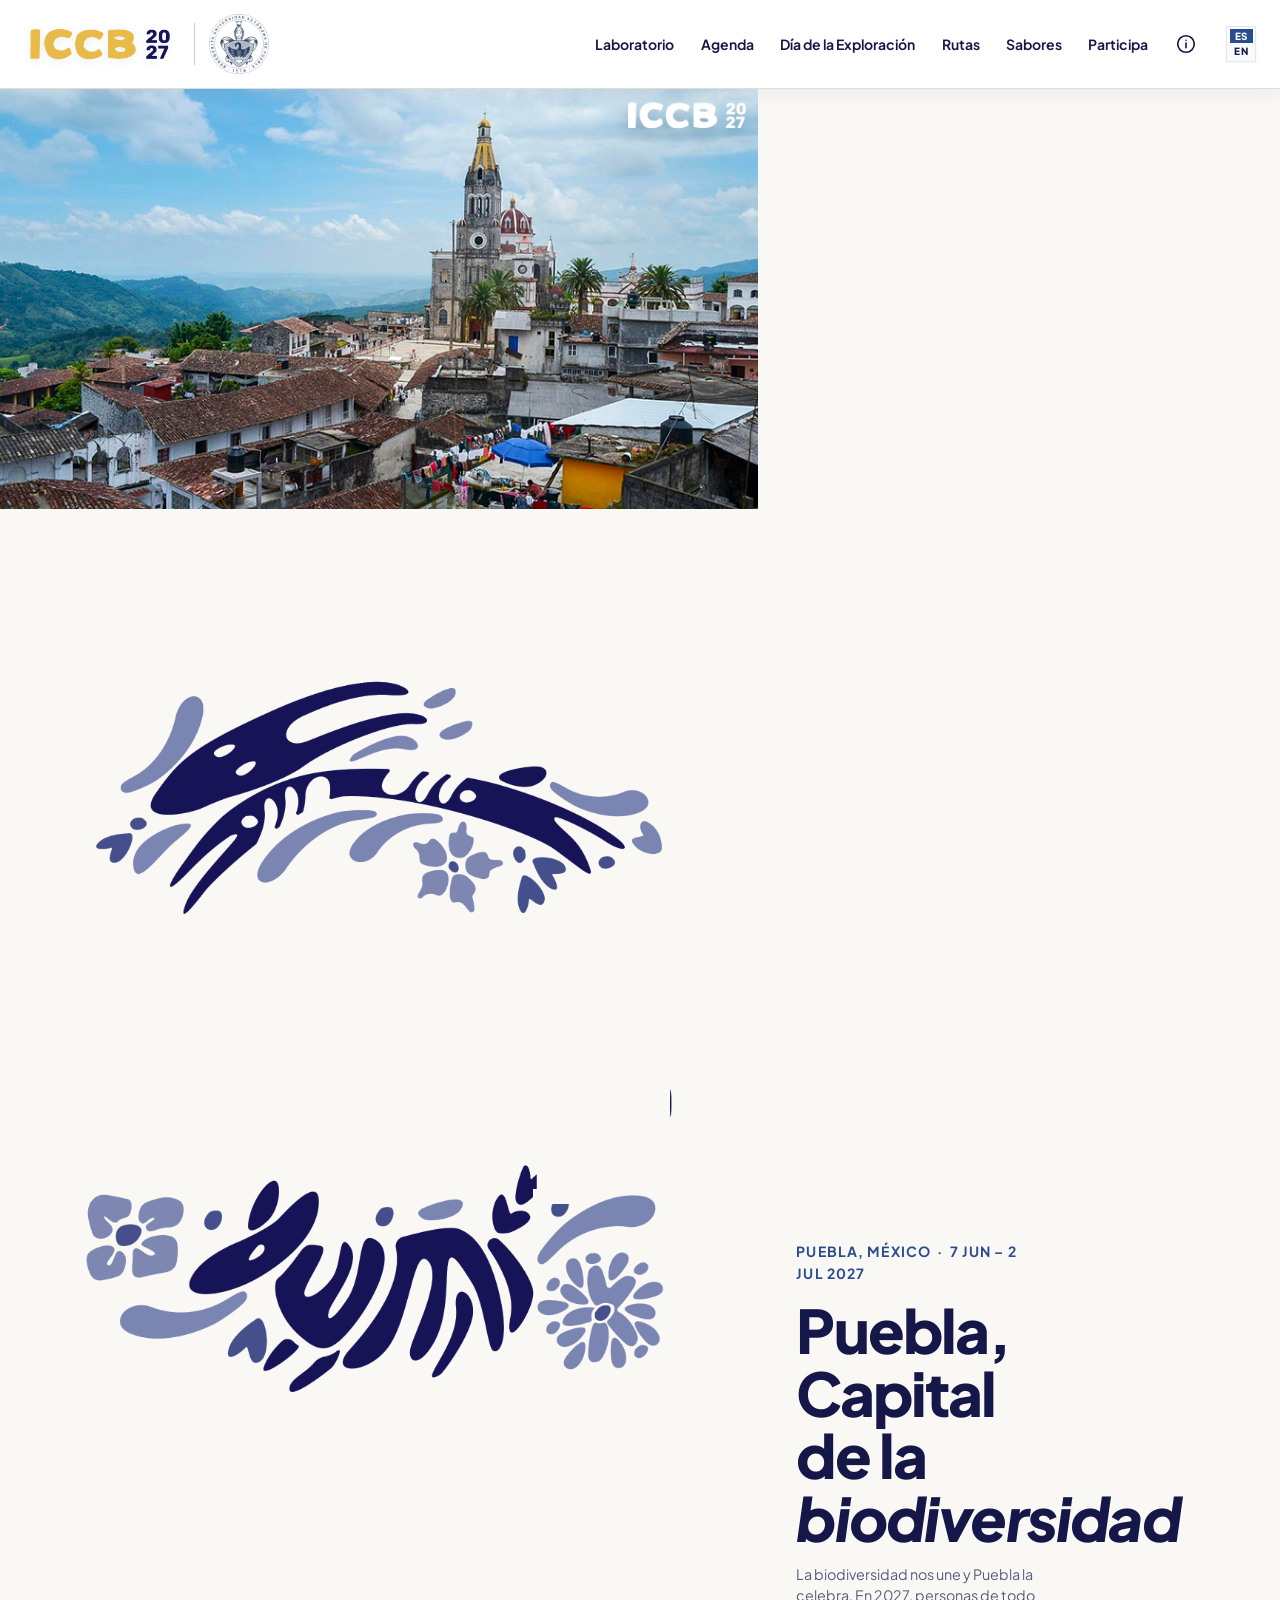
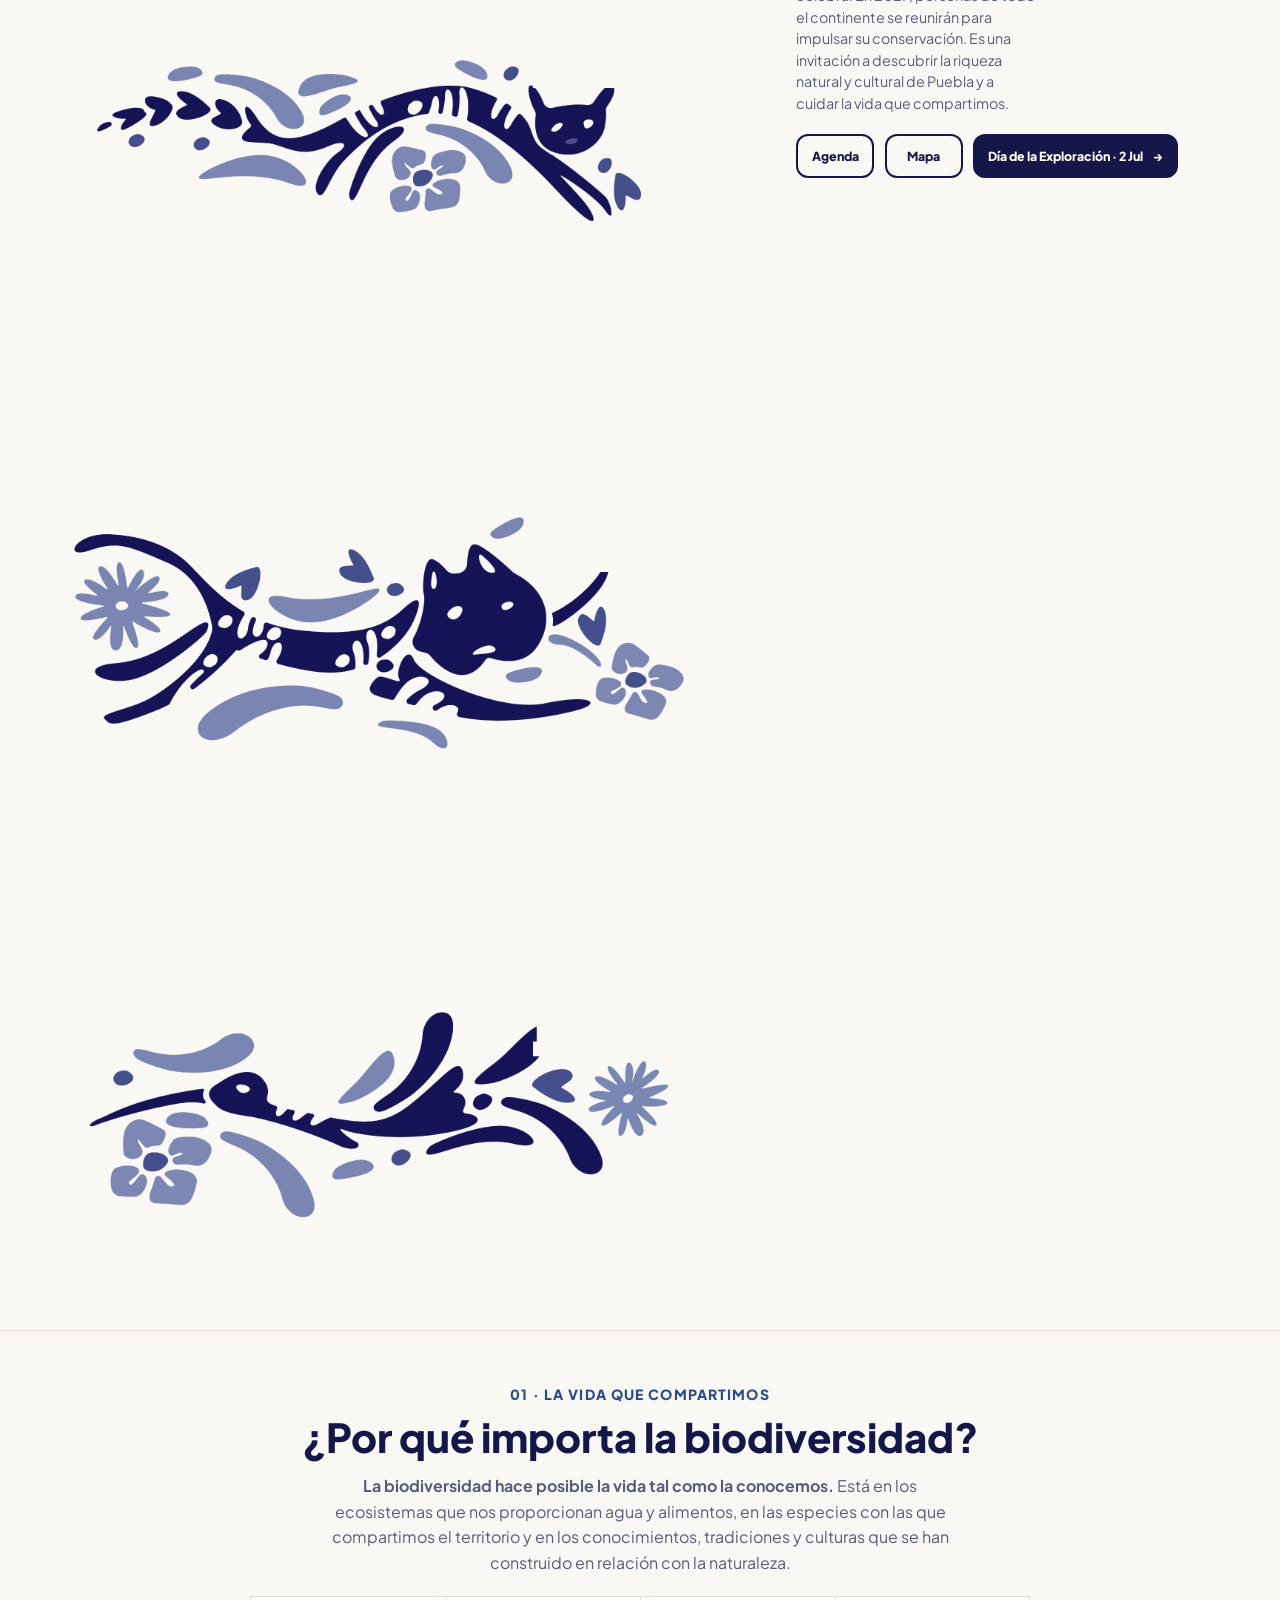
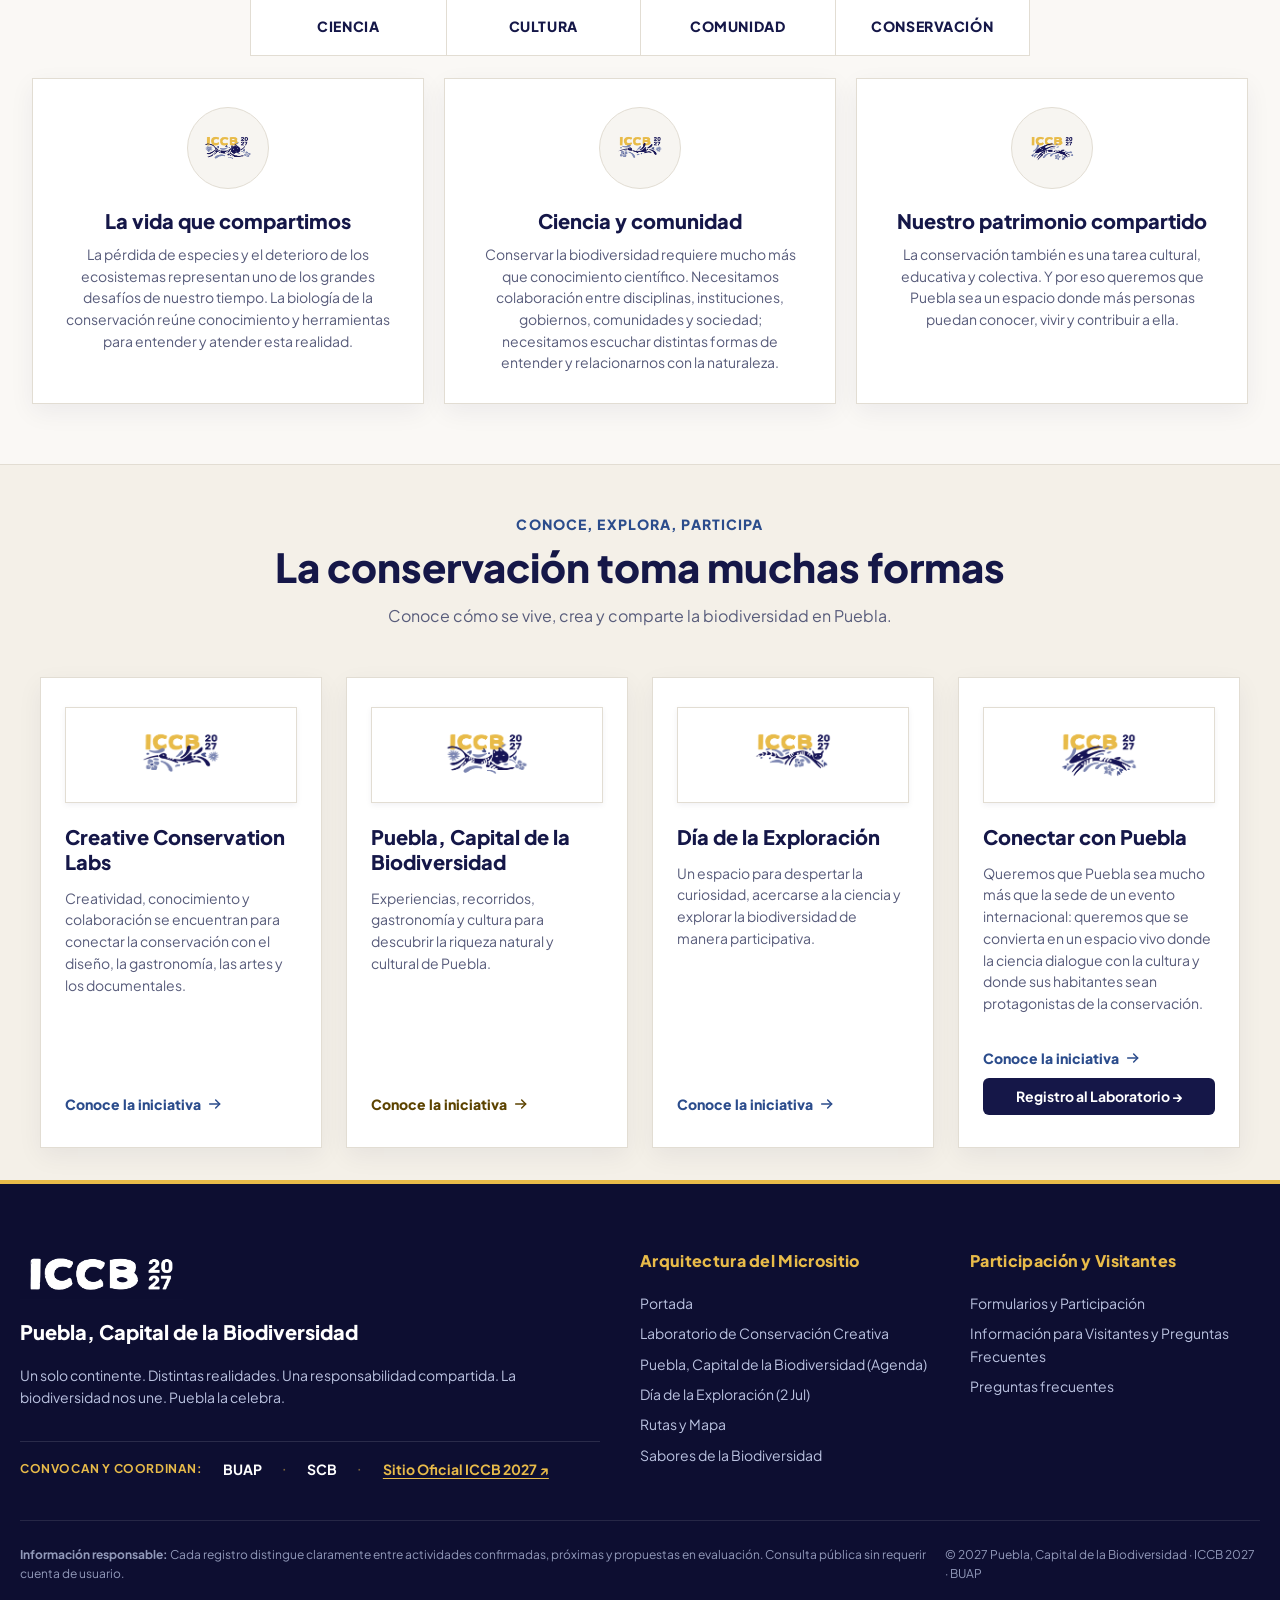
==== commit f377c1b6: "Add files via upload" ====
--- a/index.html
+++ b/index.html
@@ -1,322 +1,387 @@
 <!DOCTYPE html>
 
 <html lang="es">
+
 <head>
-<!-- ==========================================================================
+    <!-- ==========================================================================
          LA CABEZA (<head>): Instrucciones técnicas invisibles para el navegador
          ========================================================================== -->
-<meta charset="utf-8"/>
-<meta content="width=device-width, initial-scale=1.0" name="viewport"/>
-<title>Puebla, Capital de la Biodiversidad | ICCB 2027 · BUAP</title>
-<meta content="Puebla, Capital de la Biodiversidad. La biodiversidad nos une. Puebla la celebra. Conoce, explora y participa en la conservación." name="description"/>
-<!-- Tipografía Plus Jakarta Sans desde Google Fonts -->
-<link href="https://fonts.googleapis.com" rel="preconnect"/>
-<link crossorigin="" href="https://fonts.gstatic.com" rel="preconnect"/>
-<link href="https://fonts.googleapis.com/css2?family=Plus+Jakarta+Sans:wght@400;500;600;700;800&amp;display=swap" rel="stylesheet"/>
-<!-- Favicon e iconos -->
-<link href="assets/img/Logo Main__Logo Complete.png" rel="icon" type="image/png"/>
-<!-- Hoja de estilos CSS general -->
-<link href="assets/css/styles.css" rel="stylesheet"/>
+    <meta charset="utf-8" />
+    <meta content="width=device-width, initial-scale=1.0" name="viewport" />
+    <title>Puebla, Capital de la Biodiversidad | ICCB 2027 · BUAP</title>
+    <meta
+        content="Puebla, Capital de la Biodiversidad. La biodiversidad nos une. Puebla la celebra. Conoce, explora y participa en la conservación."
+        name="description" />
+    <!-- Tipografía Plus Jakarta Sans desde Google Fonts -->
+    <link href="https://fonts.googleapis.com" rel="preconnect" />
+    <link crossorigin="" href="https://fonts.gstatic.com" rel="preconnect" />
+    <link href="https://fonts.googleapis.com/css2?family=Plus+Jakarta+Sans:wght@400;500;600;700;800&amp;display=swap"
+        rel="stylesheet" />
+    <!-- Favicon e iconos -->
+    <link href="assets/img/Logo Main__Logo Complete.png" rel="icon" type="image/png" />
+    <!-- Hoja de estilos CSS general -->
+    <link href="assets/css/styles.css" rel="stylesheet" />
 </head>
+
 <body>
-<!-- Enlace accesible para lectores de pantalla -->
-<a class="skip-link" href="#main-content">Saltar al contenido principal</a>
-<!-- ==========================================================================
+    <!-- Enlace accesible para lectores de pantalla -->
+    <a class="skip-link" href="#main-content">Saltar al contenido principal</a>
+    <!-- ==========================================================================
          SECCIÓN 1: EL ENCABEZADO (<header>)
          Barra de navegación superior fija con menú completo de la arquitectura
          y selector bilingüe Español (ES) / Inglés (EN).
          ========================================================================== -->
-<header class="site-header">
-<div class="header-container">
-<!-- Logotipos institucionales que regresan a la portada -->
-<a aria-label="ICCB 2027 Puebla · BUAP" class="brand-wrapper" href="index.html">
-<img alt="ICCB 2027" class="brand-logo-img brand-logo-iccb" src="assets/img/Logo Main__Logo Complete.png"/>
-<span aria-hidden="true" class="brand-divider"></span>
-<img alt="BUAP" class="brand-logo-img brand-logo-buap" src="assets/img/Logo_BUAP.webp"/>
-</a>
-<!-- Controles móviles: Selector ES/EN y botón hamburguesa -->
-<div class="header-mobile-right">
-<div aria-label="Selector de idioma" class="lang-switcher-vertical mobile-header-lang">
-<a class="lang-pill active" href="#" lang="es">ES</a>
-<a class="lang-pill" href="#" lang="en">EN</a>
-</div>
-<button aria-controls="main-nav" aria-expanded="false" aria-label="Abrir menú" class="nav-toggle-btn" id="nav-toggle-btn" type="button">
-<span></span><span></span><span></span>
-</button>
-</div>
-<!-- Menú de navegación con las secciones de la arquitectura -->
-<nav aria-label="Navegación principal" class="main-nav" id="main-nav">
-<ul class="nav-list">
-<li>
-<a class="nav-link" href="ccl.html">
-<span>Laboratorio</span>
-</a>
-</li>
-<li>
-<a class="nav-link" href="agenda.html">
-<span>Agenda</span>
-</a>
-</li>
-<li>
-<a class="nav-link" href="exploracion.html">
-<span>Día de la Exploración</span>
-</a>
-</li>
-<li>
-<a class="nav-link" href="rutas.html">
-<span>Rutas</span>
-</a>
-</li>
-<li>
-<a class="nav-link" href="menu.html">
-<span>Sabores</span>
-</a>
-</li>
-<li>
-<a class="nav-link" href="participa.html">
-<span>Participa</span>
-</a>
-</li>
-<li>
-<a class="nav-link" href="info.html">
-<span>Información</span>
-</a>
-</li>
-</ul>
-<!-- Selector de idioma en computadoras -->
-<div class="nav-user-actions">
-<div aria-label="Selector de idioma" class="lang-switcher-vertical desktop-header-lang">
-<a class="lang-pill active" href="#" lang="es" title="Español">ES</a>
-<a class="lang-pill" href="#" lang="en" title="English">EN</a>
-</div>
-</div>
-</nav>
-</div>
-</header>
-<!-- ==========================================================================
+    <header class="site-header">
+        <div class="header-container">
+            <!-- Logotipos institucionales que regresan a la portada -->
+            <a aria-label="ICCB 2027 Puebla · BUAP" class="brand-wrapper" href="index.html">
+                <img alt="ICCB 2027" class="brand-logo-img brand-logo-iccb" src="assets/img/ICCB_Logo_Main.png" />
+                <span aria-hidden="true" class="brand-divider"></span>
+                <img alt="BUAP" class="brand-logo-img brand-logo-buap" src="assets/img/Logo_BUAP.webp" />
+            </a>
+            <!-- Controles móviles: Selector ES/EN y botón hamburguesa -->
+            <div class="header-mobile-right">
+                <div aria-label="Selector de idioma" class="lang-switcher-vertical mobile-header-lang">
+                    <a class="lang-pill active" href="#" lang="es">ES</a>
+                    <a class="lang-pill" href="#" lang="en">EN</a>
+                </div>
+                <button aria-controls="main-nav" aria-expanded="false" aria-label="Abrir menú" class="nav-toggle-btn"
+                    id="nav-toggle-btn" type="button">
+                    <span></span><span></span><span></span>
+                </button>
+            </div>
+            <!-- Menú de navegación con las secciones de la arquitectura -->
+            <nav aria-label="Navegación principal" class="main-nav" id="main-nav">
+                <ul class="nav-list">
+                    <li>
+                        <a class="nav-link" href="ccl.html">
+                            <span>Laboratorio</span>
+                        </a>
+                    </li>
+                    <li>
+                        <a class="nav-link" href="agenda.html">
+                            <span>Agenda</span>
+                        </a>
+                    </li>
+                    <li>
+                        <a class="nav-link" href="exploracion.html">
+                            <span>Día de la Exploración</span>
+                        </a>
+                    </li>
+                    <li>
+                        <a class="nav-link" href="rutas.html">
+                            <span>Rutas</span>
+                        </a>
+                    </li>
+                    <li>
+                        <a class="nav-link" href="menu.html">
+                            <span>Sabores</span>
+                        </a>
+                    </li>
+                    <li>
+                        <a class="nav-link" href="participa.html">
+                            <span>Participa</span>
+                        </a>
+                    </li>
+                    <li>
+                        <a class="nav-link nav-info-link" href="info.html" aria-label="Información"
+                            title="Información"><svg aria-hidden="true" focusable="false" width="22" height="22"
+                                viewBox="0 0 24 24" fill="none" stroke="currentColor" stroke-width="1.8"
+                                stroke-linecap="round">
+                                <circle cx="12" cy="12" r="9" />
+                                <path d="M12 11v5m0-8h.01" />
+                            </svg>
+                        </a>
+                    </li>
+                </ul>
+                <!-- Selector de idioma en computadoras -->
+                <div class="nav-user-actions">
+                    <div aria-label="Selector de idioma" class="lang-switcher-vertical desktop-header-lang">
+                        <a class="lang-pill active" href="#" lang="es" title="Español">ES</a>
+                        <a class="lang-pill" href="#" lang="en" title="English">EN</a>
+                    </div>
+                </div>
+            </nav>
+        </div>
+    </header>
+    <!-- ==========================================================================
          SECCIÓN 2: CONTENIDO PRINCIPAL DE LA PORTADA (<main>)
          ========================================================================== -->
-<main class="site-main" id="main-content">
-<section class="hero-section" id="home">
-<div aria-hidden="true" class="hero-bg-media">
-<div class="hero-bg-texture"></div>
-<div class="hero-bg-radial"></div>
-</div>
-<div class="hero-inner">
-<!-- Columna izquierda: Periodo oficial (7 de junio al 2 de julio de 2027), título y accesos prioritarios -->
-<div class="hero-left">
-<div class="hero-date-label">Puebla, México &nbsp;·&nbsp; 7 Jun – 2 Jul 2027</div>
-<h1 class="hero-title">Puebla, <br/>Capital de la <em>biodiversidad</em></h1>
-<p class="hero-subtitle">La biodiversidad nos une. Puebla la celebra. Un solo continente. Distintas realidades. Una responsabilidad compartida. En 2027, Puebla será punto de encuentro para personas de todo el continente comprometidas con la conservación de la biodiversidad. Pero esta historia va más allá de un congreso: es una invitación a descubrir la riqueza natural y cultural de Puebla, reconocer lo que nos une y encontrar nuevas formas de cuidar la vida que compartimos.</p>
-<!-- Fila de botones prioritarios ("Menos clics": Agenda, Día de la Exploración y Mapa) -->
-<div class="hero-cta-row hero-quick-links" aria-label="Accesos rápidos">
-<a class="hero-btn-secondary hero-quick-link" href="agenda.html">Agenda</a>
-<a class="hero-btn-secondary hero-quick-link" href="rutas.html#map">Mapa</a>
-<a class="hero-btn-primary hero-quick-link hero-quick-link-featured" href="exploracion.html">Día de la Exploración · 2 Jul <span aria-hidden="true">→</span></a>
-</div>
-
-</div>
-<!-- Columna derecha: Fotografía de Puebla y sello de Talavera -->
-<div class="hero-right">
-<div class="hero-photo-frame">
-<img alt="Vista panorámica de Puebla, México" class="hero-photo" src="assets/img/website/Main Banner 1.png"/>
-<div class="hero-photo-label">
-<span class="hero-photo-city">Puebla, México</span>
-<span class="hero-photo-sub">ICCB 2027 · Puebla, México</span>
-</div>
-</div>
-</div>
-
-</div>
-</section>
-<!-- ======================================================================
+    <main class="site-main" id="main-content">
+        <section class="hero-section" id="home">
+            <div class="cover-artwork" role="img" aria-label="Vista de Puebla rodeada de figuras de fauna poblana">
+                <img class="cover-photo" src="assets/img/website/Main Banner 1.png" alt="" />
+                <div class="cover-figures" aria-hidden="true">
+                    <div class="cover-figure cover-figure--teporingo">
+                        <img src="assets/img/Portada_figuras/Teporingo.png" alt="" />
+                    </div>
+                    <div class="cover-figure cover-figure--armadillo">
+                        <img src="assets/img/Portada_figuras/Armadilo.png" alt="" />
+                    </div>
+                    <div class="cover-figure cover-figure--cacomixtle">
+                        <img src="assets/img/Portada_figuras/cacomixtle.png" alt="" />
+                    </div>
+                    <div class="cover-figure cover-figure--jaguar">
+                        <img src="assets/img/Portada_figuras/Jaguar.png" alt="" />
+                    </div>
+                    <div class="cover-figure cover-figure--colibri">
+                        <img src="assets/img/Portada_figuras/Colibri.png" alt="" />
+                    </div>
+                </div>
+            </div>
+            <div class="hero-inner">
+                <!-- Columna izquierda: Periodo oficial (7 de junio al 2 de julio de 2027), título y accesos prioritarios -->
+                <div class="hero-left">
+                    <div class="hero-date-label">Puebla, México &nbsp;·&nbsp; 7 Jun – 2 Jul 2027</div>
+                    <h1 class="hero-title">Puebla, <br />Capital de la <em>biodiversidad</em></h1>
+                    <p class="hero-subtitle">La biodiversidad nos une y Puebla la celebra. En 2027, personas de todo el
+                        continente se reunirán para impulsar su conservación. Es una invitación a descubrir la riqueza
+                        natural y cultural de Puebla y a cuidar la vida que compartimos.</p>
+                    <!-- Fila de botones prioritarios ("Menos clics": Agenda, Día de la Exploración y Mapa) -->
+                    <div class="hero-cta-row hero-quick-links" aria-label="Accesos rápidos">
+                        <a class="hero-btn-secondary hero-quick-link" href="agenda.html">Agenda</a>
+                        <a class="hero-btn-secondary hero-quick-link" href="rutas.html#map">Mapa</a>
+                        <a class="hero-btn-primary hero-quick-link hero-quick-link-featured" href="exploracion.html">Día
+                            de la Exploración · 2 Jul <span aria-hidden="true">→</span></a>
+                    </div>
+
+                </div>
+
+            </div>
+        </section>
+        <!-- ======================================================================
               SECCION 2: LA VIDA QUE COMPARTIMOS
              ====================================================================== -->
-<section class="page-section" id="presentacion-iniciativa" style="padding:3.25rem 1.25rem 2rem;">
-<div class="container">
-<div class="section-head-center" style="margin-bottom:1.75rem;">
-<span class="section-eyebrow">01 · La vida que compartimos</span>
-<h2 class="section-main-title">¿Por qué importa la biodiversidad?</h2>
-<p class="section-main-desc" style="max-width:640px; margin:0 auto;"><strong>La biodiversidad hace posible la vida tal como la conocemos.</strong> Está en los ecosistemas que nos proporcionan agua y alimentos, en las especies con las que compartimos el territorio y en los conocimientos, tradiciones y culturas que se han construido en relación con la naturaleza.</p>
-<!-- Tira visual de 4 palabras clave -->
-<div class="topic-keywords-panel" aria-label="Ejes de la biodiversidad">
-<div class="topic-keyword-item">Ciencia</div>
-<div class="topic-keyword-item">Cultura</div>
-<div class="topic-keyword-item">Comunidad</div>
-<div class="topic-keyword-item">Conservación</div>
-</div>
-<!-- 3 tarjetas visuales y breves -->
-<div class="info-grid biodiversity-info-grid">
-<div class="info-card biodiversity-info-card" style="display:flex; flex-direction:column; align-items:center; text-align:center; padding:1.6rem 1.4rem;">
-<div class="info-card-media">
-<img alt="Encuentro continental" src="assets/img/Logo Animals__Logo_Jaguar.png" class="info-card-media-img"/>
-</div>
-<h3 style="justify-content:center; text-align:center; width:100%; margin-bottom:0.4rem;">La vida que compartimos</h3>
-<p style="font-size:var(--font-sm); line-height:1.55; margin:0; text-align:center;">La pérdida de especies y el deterioro de los ecosistemas representan uno de los grandes desafíos de nuestro tiempo. La biología de la conservación reúne conocimiento y herramientas para entender y atender esta realidad.</p>
-</div>
-<div class="info-card biodiversity-info-card" style="display:flex; flex-direction:column; align-items:center; text-align:center; padding:1.6rem 1.4rem;">
-<div class="info-card-media">
-<img alt="Riqueza biocultural" src="assets/img/Logo Animals__Logo_Colibri.png" class="info-card-media-img"/>
-</div>
-<h3 style="justify-content:center; text-align:center; width:100%; margin-bottom:0.4rem;">Ciencia y comunidad</h3>
-<p style="font-size:var(--font-sm); line-height:1.55; margin:0; text-align:center;">Conservar la biodiversidad requiere mucho más que conocimiento científico. Necesitamos colaboración entre disciplinas, instituciones, gobiernos, comunidades y sociedad; necesitamos escuchar distintas formas de entender y relacionarnos con la naturaleza.</p>
-</div>
-<div class="info-card biodiversity-info-card" style="display:flex; flex-direction:column; align-items:center; text-align:center; padding:1.6rem 1.4rem;">
-<div class="info-card-media">
-<img alt="La ciudad como espacio vivo" src="assets/img/Logo Animals__Logo_Teporingo.png" class="info-card-media-img"/>
-</div>
-<h3 style="justify-content:center; text-align:center; width:100%; margin-bottom:0.4rem;">Nuestro patrimonio compartido</h3>
-<p style="font-size:var(--font-sm); line-height:1.55; margin:0; text-align:center;">La conservación también es una tarea cultural, educativa y colectiva. Y por eso queremos que Puebla sea un espacio donde más personas puedan conocer, vivir y contribuir a ella.</p>
-</div>
-</div>
-</div>
-</section>
-<!-- ======================================================================
+        <section class="page-section" id="presentacion-iniciativa" style="padding:3.25rem 1.25rem 2rem;">
+            <div class="container">
+                <div class="section-head-center" style="margin-bottom:1.75rem;">
+                    <span class="section-eyebrow">01 · La vida que compartimos</span>
+                    <h2 class="section-main-title">¿Por qué importa la biodiversidad?</h2>
+                    <p class="section-main-desc" style="max-width:640px; margin:0 auto;"><strong>La biodiversidad hace
+                            posible la vida tal como la conocemos.</strong> Está en los ecosistemas que nos proporcionan
+                        agua y alimentos, en las especies con las que compartimos el territorio y en los conocimientos,
+                        tradiciones y culturas que se han construido en relación con la naturaleza.</p>
+                    <!-- Tira visual de 4 palabras clave -->
+                    <div class="topic-keywords-panel" aria-label="Ejes de la biodiversidad">
+                        <div class="topic-keyword-item">Ciencia</div>
+                        <div class="topic-keyword-item">Cultura</div>
+                        <div class="topic-keyword-item">Comunidad</div>
+                        <div class="topic-keyword-item">Conservación</div>
+                    </div>
+                    <!-- 3 tarjetas visuales y breves -->
+                    <div class="info-grid biodiversity-info-grid">
+                        <div class="info-card biodiversity-info-card"
+                            style="display:flex; flex-direction:column; align-items:center; text-align:center; padding:1.6rem 1.4rem;">
+                            <div class="info-card-media">
+                                <img alt="Encuentro continental" src="assets/img/Logo Animals__Logo_Jaguar.png"
+                                    class="info-card-media-img" />
+                            </div>
+                            <h3 style="justify-content:center; text-align:center; width:100%; margin-bottom:0.4rem;">La
+                                vida que compartimos</h3>
+                            <p style="font-size:var(--font-sm); line-height:1.55; margin:0; text-align:center;">La
+                                pérdida de especies y el deterioro de los ecosistemas representan uno de los grandes
+                                desafíos de nuestro tiempo. La biología de la conservación reúne conocimiento y
+                                herramientas para entender y atender esta realidad.</p>
+                        </div>
+                        <div class="info-card biodiversity-info-card"
+                            style="display:flex; flex-direction:column; align-items:center; text-align:center; padding:1.6rem 1.4rem;">
+                            <div class="info-card-media">
+                                <img alt="Riqueza biocultural" src="assets/img/Logo Animals__Logo_Colibri.png"
+                                    class="info-card-media-img" />
+                            </div>
+                            <h3 style="justify-content:center; text-align:center; width:100%; margin-bottom:0.4rem;">
+                                Ciencia y comunidad</h3>
+                            <p style="font-size:var(--font-sm); line-height:1.55; margin:0; text-align:center;">
+                                Conservar la biodiversidad requiere mucho más que conocimiento científico. Necesitamos
+                                colaboración entre disciplinas, instituciones, gobiernos, comunidades y sociedad;
+                                necesitamos escuchar distintas formas de entender y relacionarnos con la naturaleza.</p>
+                        </div>
+                        <div class="info-card biodiversity-info-card"
+                            style="display:flex; flex-direction:column; align-items:center; text-align:center; padding:1.6rem 1.4rem;">
+                            <div class="info-card-media">
+                                <img alt="La ciudad como espacio vivo" src="assets/img/Logo Animals__Logo_Teporingo.png"
+                                    class="info-card-media-img" />
+                            </div>
+                            <h3 style="justify-content:center; text-align:center; width:100%; margin-bottom:0.4rem;">
+                                Nuestro patrimonio compartido</h3>
+                            <p style="font-size:var(--font-sm); line-height:1.55; margin:0; text-align:center;">La
+                                conservación también es una tarea cultural, educativa y colectiva. Y por eso queremos
+                                que Puebla sea un espacio donde más personas puedan conocer, vivir y contribuir a ella.
+                            </p>
+                        </div>
+                    </div>
+                </div>
+        </section>
+        <!-- ======================================================================
              SECCION 3: LOS CUATRO EJES PRINCIPALES
              1. Puebla, Capital de la Biodiversidad (agenda.html)
              2. Día de la Exploración (exploracion.html)
              3. Rutas (rutas.html)
              4. Laboratorio (ccl.html y enlace directo de registro)
              ====================================================================== -->
-<section class="feature-grid-section" id="iniciativas" style="padding-top:3rem;">
-<div class="container">
-<div class="section-head-center">
-<span class="section-eyebrow">Conoce, explora, participa</span>
-<h2 class="section-main-title">La conservación toma muchas formas</h2>
-<p class="section-main-desc">Conoce cómo se vive, crea y comparte la biodiversidad en Puebla.</p>
-</div>
-<!-- Cuadrícula con únicamente las 4 tarjetas solicitadas -->
-<div class="pillar-cards-grid home-initiative-grid">
-<!-- TARJETA 1: PUEBLA, CAPITAL DE LA BIODIVERSIDAD (Vinculada a agenda.html) -->
-<a class="pillar-card home-initiative-card" href="ccl.html">
-<div>
-<div class="pillar-icon-box home-initiative-media">
-<img alt="Colibrí" src="assets/img/Logo Animals__Logo_Colibri.png"/>
-</div>
-<h3 class="pillar-card-title">Creative Conservation Labs</h3>
-<p class="pillar-card-text">Creatividad, conocimiento y colaboración se encuentran para conectar la conservación con el diseño, la gastronomía, las artes y los documentales.</p>
-</div>
-<div class="pillar-card-link">
-<span>Conoce la iniciativa</span>
-<svg class="card-arrow-icon" fill="none" height="16" stroke="currentColor" stroke-linecap="round" stroke-linejoin="round" stroke-width="2.2" viewbox="0 0 24 24" width="16">
-<line x1="4" x2="19" y1="12" y2="12"></line>
-<polyline points="13 6 19 12 13 18"></polyline>
-</svg>
-</div>
-</a>
-<!-- TARJETA 2: DÍA DE LA EXPLORACIÓN (Vinculada a exploracion.html) -->
-<a class="pillar-card highlight-gold home-initiative-card" href="agenda.html">
-<div>
-<div class="pillar-icon-box home-initiative-media">
-<img alt="Jaguar" src="assets/img/Logo Animals__Logo_Jaguar.png"/>
-</div>
-<h3 class="pillar-card-title">Puebla, Capital de la Biodiversidad</h3>
-<p class="pillar-card-text">Experiencias, recorridos, gastronomía y cultura para descubrir la riqueza natural y cultural de Puebla.</p>
-</div>
-<div class="pillar-card-link" style="color:var(--color-gold-text)">
-<span>Conoce la iniciativa</span>
-<svg class="card-arrow-icon" fill="none" height="16" stroke="currentColor" stroke-linecap="round" stroke-linejoin="round" stroke-width="2.2" viewbox="0 0 24 24" width="16">
-<line x1="4" x2="19" y1="12" y2="12"></line>
-<polyline points="13 6 19 12 13 18"></polyline>
-</svg>
-</div>
-</a>
-<!-- TARJETA 3: RUTAS (Vinculada a rutas.html) -->
-<a class="pillar-card home-initiative-card" href="exploracion.html">
-<div>
-<div class="pillar-icon-box home-initiative-media">
-<img alt="Cacomixtle" src="assets/img/Logo Animals__Logo_cacomixtle.png"/>
-</div>
-<h3 class="pillar-card-title">Día de la Exploración</h3>
-<p class="pillar-card-text">Un espacio para despertar la curiosidad, acercarse a la ciencia y explorar la biodiversidad de manera participativa.</p>
-</div>
-<div class="pillar-card-link">
-<span>Conoce la iniciativa</span>
-<svg class="card-arrow-icon" fill="none" height="16" stroke="currentColor" stroke-linecap="round" stroke-linejoin="round" stroke-width="2.2" viewbox="0 0 24 24" width="16">
-<line x1="4" x2="19" y1="12" y2="12"></line>
-<polyline points="13 6 19 12 13 18"></polyline>
-</svg>
-</div>
-</a>
-<!-- TARJETA 4: LABORATORIO (Vinculada a ccl.html + Link directo de registro) -->
-<div class="pillar-card home-initiative-card" style="cursor:default;">
-<div>
-<div class="pillar-icon-box home-initiative-media">
-<img alt="Teporingo" src="assets/img/Logo Animals__Logo_Teporingo.png"/>
-</div>
-<h3 class="pillar-card-title">
-<a data-en="Laboratory" href="rutas.html" style="color:inherit;text-decoration:none;">Conectar con Puebla</a>
-</h3>
-<p class="pillar-card-text">Queremos que Puebla sea mucho más que la sede de un evento internacional: queremos que se convierta en un espacio vivo donde la ciencia dialogue con la cultura y donde sus habitantes sean protagonistas de la conservación.</p>
-</div>
-<div style="display:flex; flex-direction:column; gap:0.55rem; margin-top:auto; padding-top:0.5rem;">
-<a class="pillar-card-link" href="ccl.html" style="text-decoration:none;">
-<span>Conoce la iniciativa</span>
-<svg class="card-arrow-icon" fill="none" height="16" stroke="currentColor" stroke-linecap="round" stroke-linejoin="round" stroke-width="2.2" viewbox="0 0 24 24" width="16">
-<line x1="4" x2="19" y1="12" y2="12"></line>
-<polyline points="13 6 19 12 13 18"></polyline>
-</svg>
-</a>
-<!-- Enlace directo de registro dentro de la tarjeta de Laboratorio -->
-<a class="btn btn-primary btn-sm" data-en="Student Registration →" href="ccl.html#registro-laboratorio" style="width:100%; text-align:center;">
+        <section class="feature-grid-section" id="iniciativas" style="padding-top:3rem;">
+            <div class="container">
+                <div class="section-head-center">
+                    <span class="section-eyebrow">Conoce, explora, participa</span>
+                    <h2 class="section-main-title">La conservación toma muchas formas</h2>
+                    <p class="section-main-desc">Conoce cómo se vive, crea y comparte la biodiversidad en Puebla.</p>
+                </div>
+                <!-- Cuadrícula con únicamente las 4 tarjetas solicitadas -->
+                <div class="pillar-cards-grid home-initiative-grid">
+                    <!-- TARJETA 1: PUEBLA, CAPITAL DE LA BIODIVERSIDAD (Vinculada a agenda.html) -->
+                    <a class="pillar-card home-initiative-card" href="ccl.html">
+                        <div>
+                            <div class="pillar-icon-box home-initiative-media">
+                                <img alt="Colibrí" src="assets/img/Logo Animals__Logo_Colibri.png" />
+                            </div>
+                            <h3 class="pillar-card-title">Creative Conservation Labs</h3>
+                            <p class="pillar-card-text">Creatividad, conocimiento y colaboración se encuentran para
+                                conectar la conservación con el diseño, la gastronomía, las artes y los documentales.
+                            </p>
+                        </div>
+                        <div class="pillar-card-link">
+                            <span>Conoce la iniciativa</span>
+                            <svg class="card-arrow-icon" fill="none" height="16" stroke="currentColor"
+                                stroke-linecap="round" stroke-linejoin="round" stroke-width="2.2" viewbox="0 0 24 24"
+                                width="16">
+                                <line x1="4" x2="19" y1="12" y2="12"></line>
+                                <polyline points="13 6 19 12 13 18"></polyline>
+                            </svg>
+                        </div>
+                    </a>
+                    <!-- TARJETA 2: DÍA DE LA EXPLORACIÓN (Vinculada a exploracion.html) -->
+                    <a class="pillar-card highlight-gold home-initiative-card" href="agenda.html">
+                        <div>
+                            <div class="pillar-icon-box home-initiative-media">
+                                <img alt="Jaguar" src="assets/img/Logo Animals__Logo_Jaguar.png" />
+                            </div>
+                            <h3 class="pillar-card-title">Puebla, Capital de la Biodiversidad</h3>
+                            <p class="pillar-card-text">Experiencias, recorridos, gastronomía y cultura para descubrir
+                                la riqueza natural y cultural de Puebla.</p>
+                        </div>
+                        <div class="pillar-card-link" style="color:var(--color-gold-text)">
+                            <span>Conoce la iniciativa</span>
+                            <svg class="card-arrow-icon" fill="none" height="16" stroke="currentColor"
+                                stroke-linecap="round" stroke-linejoin="round" stroke-width="2.2" viewbox="0 0 24 24"
+                                width="16">
+                                <line x1="4" x2="19" y1="12" y2="12"></line>
+                                <polyline points="13 6 19 12 13 18"></polyline>
+                            </svg>
+                        </div>
+                    </a>
+                    <!-- TARJETA 3: RUTAS (Vinculada a rutas.html) -->
+                    <a class="pillar-card home-initiative-card" href="exploracion.html">
+                        <div>
+                            <div class="pillar-icon-box home-initiative-media">
+                                <img alt="Cacomixtle" src="assets/img/Logo Animals__Logo_cacomixtle.png" />
+                            </div>
+                            <h3 class="pillar-card-title">Día de la Exploración</h3>
+                            <p class="pillar-card-text">Un espacio para despertar la curiosidad, acercarse a la ciencia
+                                y explorar la biodiversidad de manera participativa.</p>
+                        </div>
+                        <div class="pillar-card-link">
+                            <span>Conoce la iniciativa</span>
+                            <svg class="card-arrow-icon" fill="none" height="16" stroke="currentColor"
+                                stroke-linecap="round" stroke-linejoin="round" stroke-width="2.2" viewbox="0 0 24 24"
+                                width="16">
+                                <line x1="4" x2="19" y1="12" y2="12"></line>
+                                <polyline points="13 6 19 12 13 18"></polyline>
+                            </svg>
+                        </div>
+                    </a>
+                    <!-- TARJETA 4: LABORATORIO (Vinculada a ccl.html + Link directo de registro) -->
+                    <div class="pillar-card home-initiative-card" style="cursor:default;">
+                        <div>
+                            <div class="pillar-icon-box home-initiative-media">
+                                <img alt="Teporingo" src="assets/img/Logo Animals__Logo_Teporingo.png" />
+                            </div>
+                            <h3 class="pillar-card-title">
+                                <a data-en="Laboratory" href="rutas.html"
+                                    style="color:inherit;text-decoration:none;">Conectar con Puebla</a>
+                            </h3>
+                            <p class="pillar-card-text">Queremos que Puebla sea mucho más que la sede de un evento
+                                internacional: queremos que se convierta en un espacio vivo donde la ciencia dialogue
+                                con la cultura y donde sus habitantes sean protagonistas de la conservación.</p>
+                        </div>
+                        <div
+                            style="display:flex; flex-direction:column; gap:0.55rem; margin-top:auto; padding-top:0.5rem;">
+                            <a class="pillar-card-link" href="ccl.html" style="text-decoration:none;">
+                                <span>Conoce la iniciativa</span>
+                                <svg class="card-arrow-icon" fill="none" height="16" stroke="currentColor"
+                                    stroke-linecap="round" stroke-linejoin="round" stroke-width="2.2"
+                                    viewbox="0 0 24 24" width="16">
+                                    <line x1="4" x2="19" y1="12" y2="12"></line>
+                                    <polyline points="13 6 19 12 13 18"></polyline>
+                                </svg>
+                            </a>
+                            <!-- Enlace directo de registro dentro de la tarjeta de Laboratorio -->
+                            <a class="btn btn-primary btn-sm" data-en="Student Registration →"
+                                href="ccl.html#registro-laboratorio" style="width:100%; text-align:center;">
                                 Registro al Laboratorio →
                             </a>
-</div>
-</div>
-</div>
-</div>
-</section>
-</main>
-<!-- ==========================================================================
+                        </div>
+                    </div>
+                </div>
+            </div>
+        </section>
+    </main>
+    <!-- ==========================================================================
          SECCIÓN 3: EL PIE DE PÁGINA (<footer>)
          ========================================================================== -->
-<footer class="site-footer">
-<div class="footer-container">
-<div class="footer-brand">
-<img alt="ICCB 2027 Puebla" class="footer-logo" src="assets/img/Logo_White_Transparent.png"/>
-<h3 style="color:#fff;font-size:1.25rem;font-weight:800">Puebla, Capital de la Biodiversidad</h3>
-<p style="color:#BAC2E0;font-size:var(--font-sm)">Un solo continente. Distintas realidades. Una responsabilidad compartida. La biodiversidad nos une. Puebla la celebra.</p>
-<div class="footer-sponsors-strip">
-<span>Convocan y Coordinan:</span>
-<strong style="color:#fff">BUAP</strong><span style="opacity:0.5">·</span>
-<strong style="color:#fff">SCB</strong><span style="opacity:0.5">·</span>
-<a href="https://conbio.org/mini-sites/iccb-2027/" rel="noopener noreferrer" style="color:var(--color-gold);font-weight:700;text-decoration:underline" target="_blank">Sitio Oficial ICCB
+    <footer class="site-footer">
+        <div class="footer-container">
+            <div class="footer-brand">
+                <img alt="ICCB 2027 Puebla" class="footer-logo" src="assets/img/Logo_White_Transparent.png" />
+                <h3 style="color:#fff;font-size:1.25rem;font-weight:800">Puebla, Capital de la Biodiversidad</h3>
+                <p style="color:#BAC2E0;font-size:var(--font-sm)">Un solo continente. Distintas realidades. Una
+                    responsabilidad compartida. La biodiversidad nos une. Puebla la celebra.</p>
+                <div class="footer-sponsors-strip">
+                    <span>Convocan y Coordinan:</span>
+                    <strong style="color:#fff">BUAP</strong><span style="opacity:0.5">·</span>
+                    <strong style="color:#fff">SCB</strong><span style="opacity:0.5">·</span>
+                    <a href="https://conbio.org/mini-sites/iccb-2027/" rel="noopener noreferrer"
+                        style="color:var(--color-gold);font-weight:700;text-decoration:underline" target="_blank">Sitio
+                        Oficial ICCB
                         2027 ↗</a>
-</div>
-</div>
-<div class="footer-links-col">
-<h4>Arquitectura del Micrositio</h4>
-<ul class="footer-nav">
-<li><a href="index.html">Portada</a></li>
-<li><a href="ccl.html">Laboratorio de Conservación Creativa</a></li>
-<li><a href="agenda.html">Puebla, Capital de la Biodiversidad (Agenda)</a></li>
-<li><a href="exploracion.html">Día de la Exploración (2 Jul)</a></li>
-<li><a href="rutas.html">Rutas y Mapa</a></li>
-<li><a href="menu.html">Sabores de la Biodiversidad</a></li>
-</ul>
-</div>
-<div class="footer-links-col">
-<h4>Participación y Visitantes</h4>
-<ul class="footer-nav">
-<li><a href="participa.html">Formularios y Participación</a></li>
-<li><a href="info.html">Información para Visitantes y Preguntas Frecuentes</a></li>
-<li><a href="info.html#guia-actualizacion">Guía de Administración del Comité</a></li>
-</ul>
-</div>
-</div>
-<div class="footer-bottom">
-<div>
-<p><strong>Información responsable:</strong> Cada registro distingue claramente entre actividades
+                </div>
+            </div>
+            <div class="footer-links-col">
+                <h4>Arquitectura del Micrositio</h4>
+                <ul class="footer-nav">
+                    <li><a href="index.html">Portada</a></li>
+                    <li><a href="ccl.html">Laboratorio de Conservación Creativa</a></li>
+                    <li><a href="agenda.html">Puebla, Capital de la Biodiversidad (Agenda)</a></li>
+                    <li><a href="exploracion.html">Día de la Exploración (2 Jul)</a></li>
+                    <li><a href="rutas.html">Rutas y Mapa</a></li>
+                    <li><a href="menu.html">Sabores de la Biodiversidad</a></li>
+                </ul>
+            </div>
+            <div class="footer-links-col">
+                <h4>Participación y Visitantes</h4>
+                <ul class="footer-nav">
+                    <li><a href="participa.html">Formularios y Participación</a></li>
+                    <li><a href="info.html">Información para Visitantes y Preguntas Frecuentes</a></li>
+                    <li><a href="info.html#preguntas-frecuentes">Preguntas frecuentes</a></li>
+                </ul>
+            </div>
+        </div>
+        <div class="footer-bottom">
+            <div>
+                <p><strong>Información responsable:</strong> Cada registro distingue claramente entre actividades
                     confirmadas, próximas y propuestas en evaluación. Consulta pública sin requerir cuenta de usuario.
                 </p>
-</div>
-<div>
-<p>© 2027 Puebla, Capital de la Biodiversidad · ICCB 2027 · BUAP</p>
-</div>
-</div>
-</footer>
-<!-- Scripts: data.js (fuente única de información) y main.js -->
-<script src="assets/js/data.js"></script>
-<script src="assets/js/main.js"></script>
+            </div>
+            <div>
+                <p>© 2027 Puebla, Capital de la Biodiversidad · ICCB 2027 · BUAP</p>
+            </div>
+        </div>
+    </footer>
+    <!-- Scripts: data.js (fuente única de información) y main.js -->
+    <script src="assets/js/data.js"></script>
+    <script src="assets/js/i18n-en.js"></script>
+    <script src="assets/js/i18n.js"></script>
+
+    <script src="assets/js/main.js"></script>
 </body>
+
 </html>
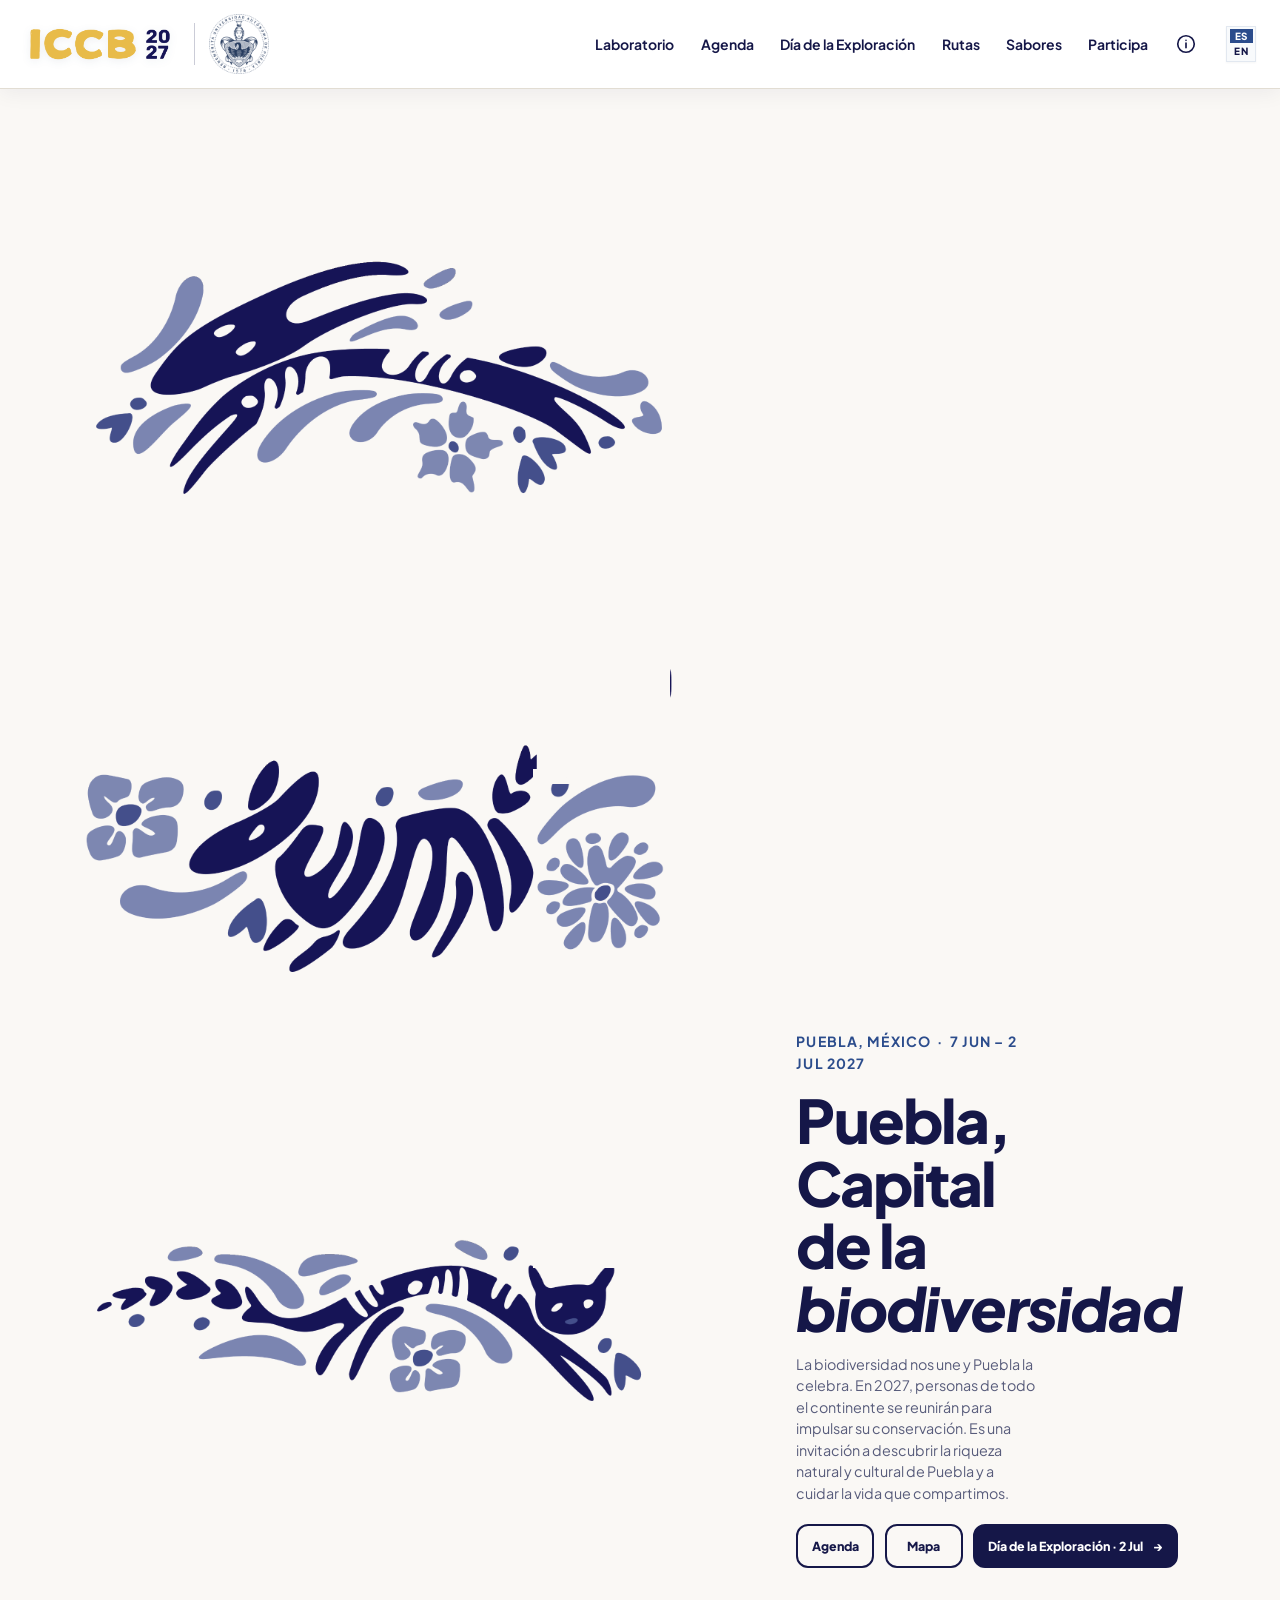
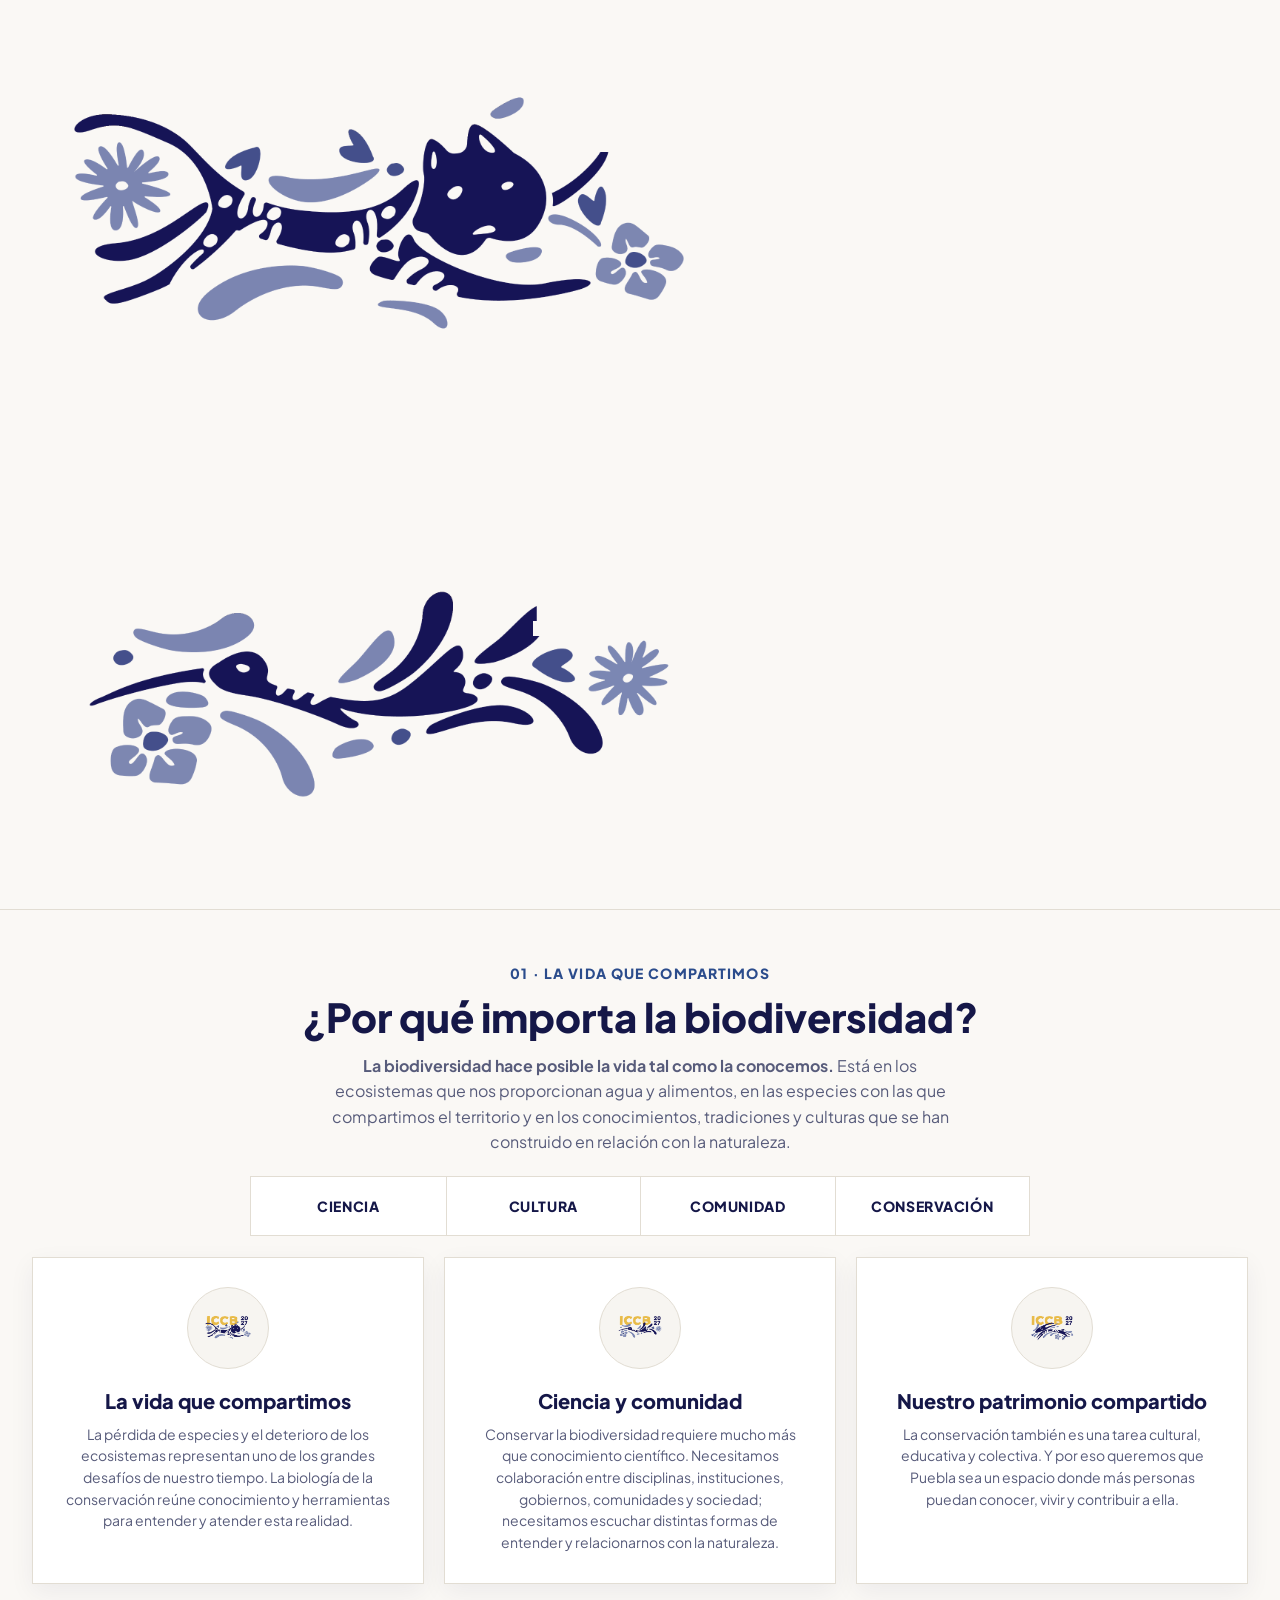
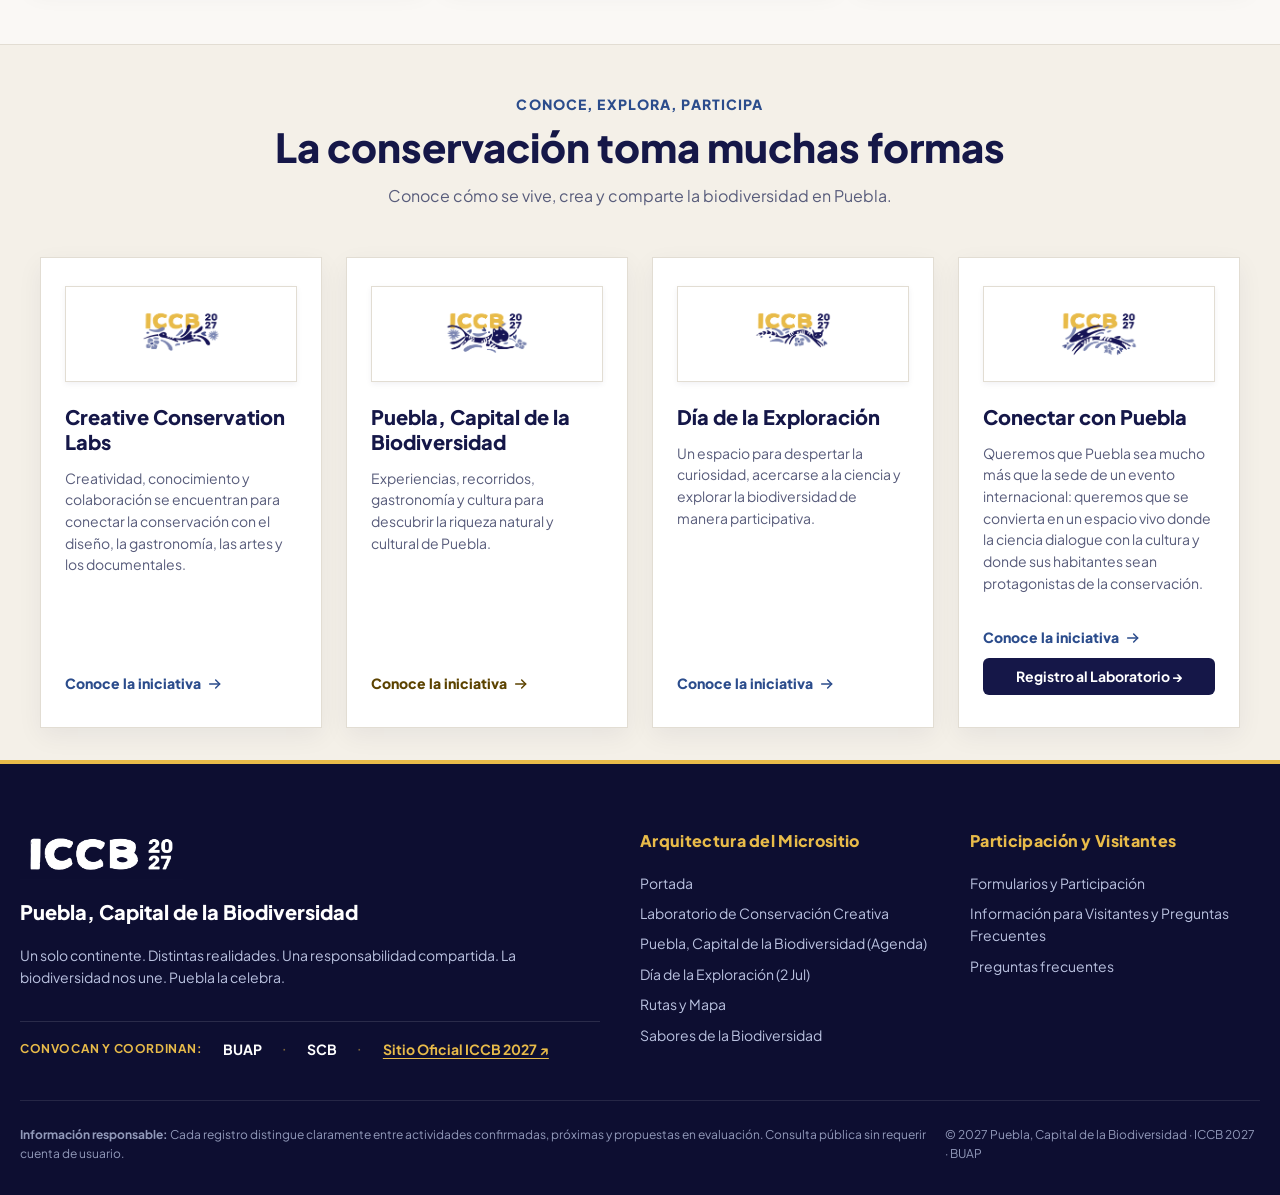
==== commit 64da6457: "Update index.html" ====
--- a/index.html
+++ b/index.html
@@ -110,7 +110,6 @@
     <main class="site-main" id="main-content">
         <section class="hero-section" id="home">
             <div class="cover-artwork" role="img" aria-label="Vista de Puebla rodeada de figuras de fauna poblana">
-                <img class="cover-photo" src="assets/img/website/Main Banner 1.png" alt="" />
                 <div class="cover-figures" aria-hidden="true">
                     <div class="cover-figure cover-figure--teporingo">
                         <img src="assets/img/Portada_figuras/Teporingo.png" alt="" />
@@ -384,4 +383,4 @@
     <script src="assets/js/main.js"></script>
 </body>
 
-</html>+</html>
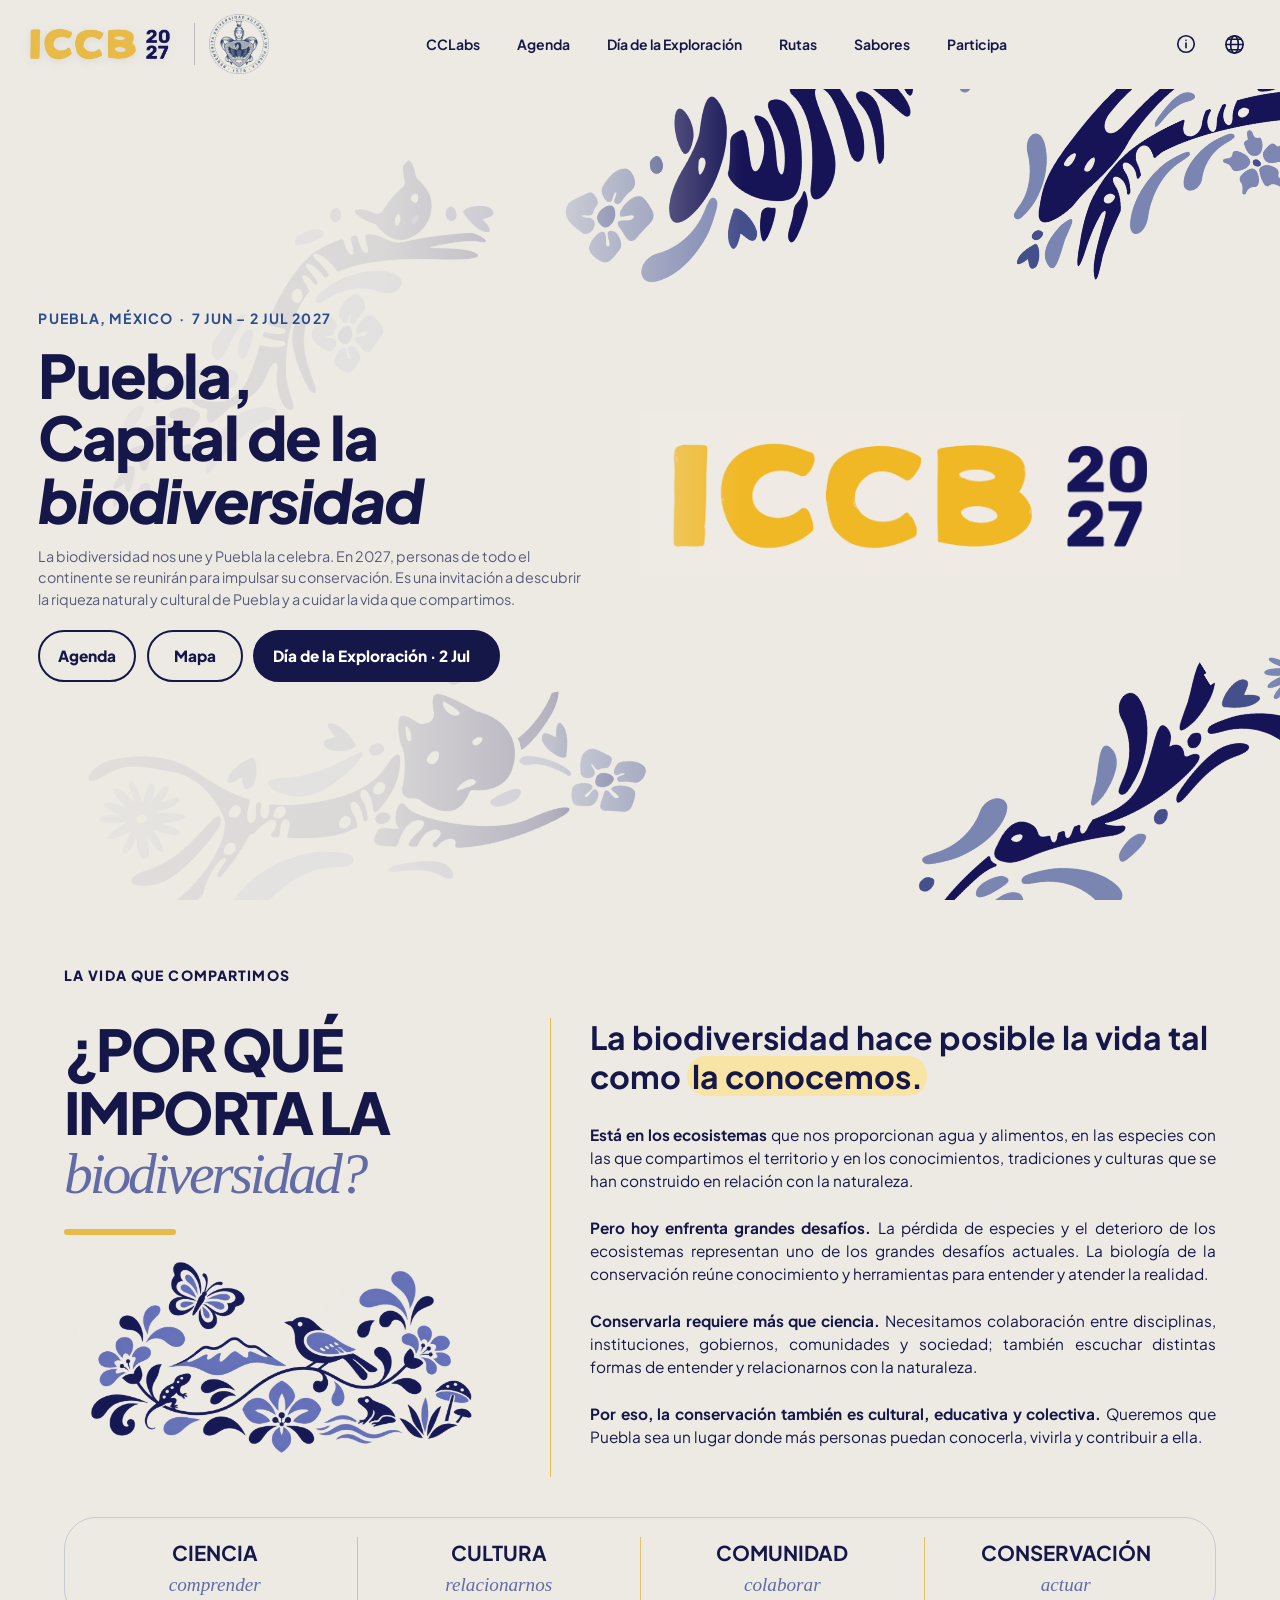
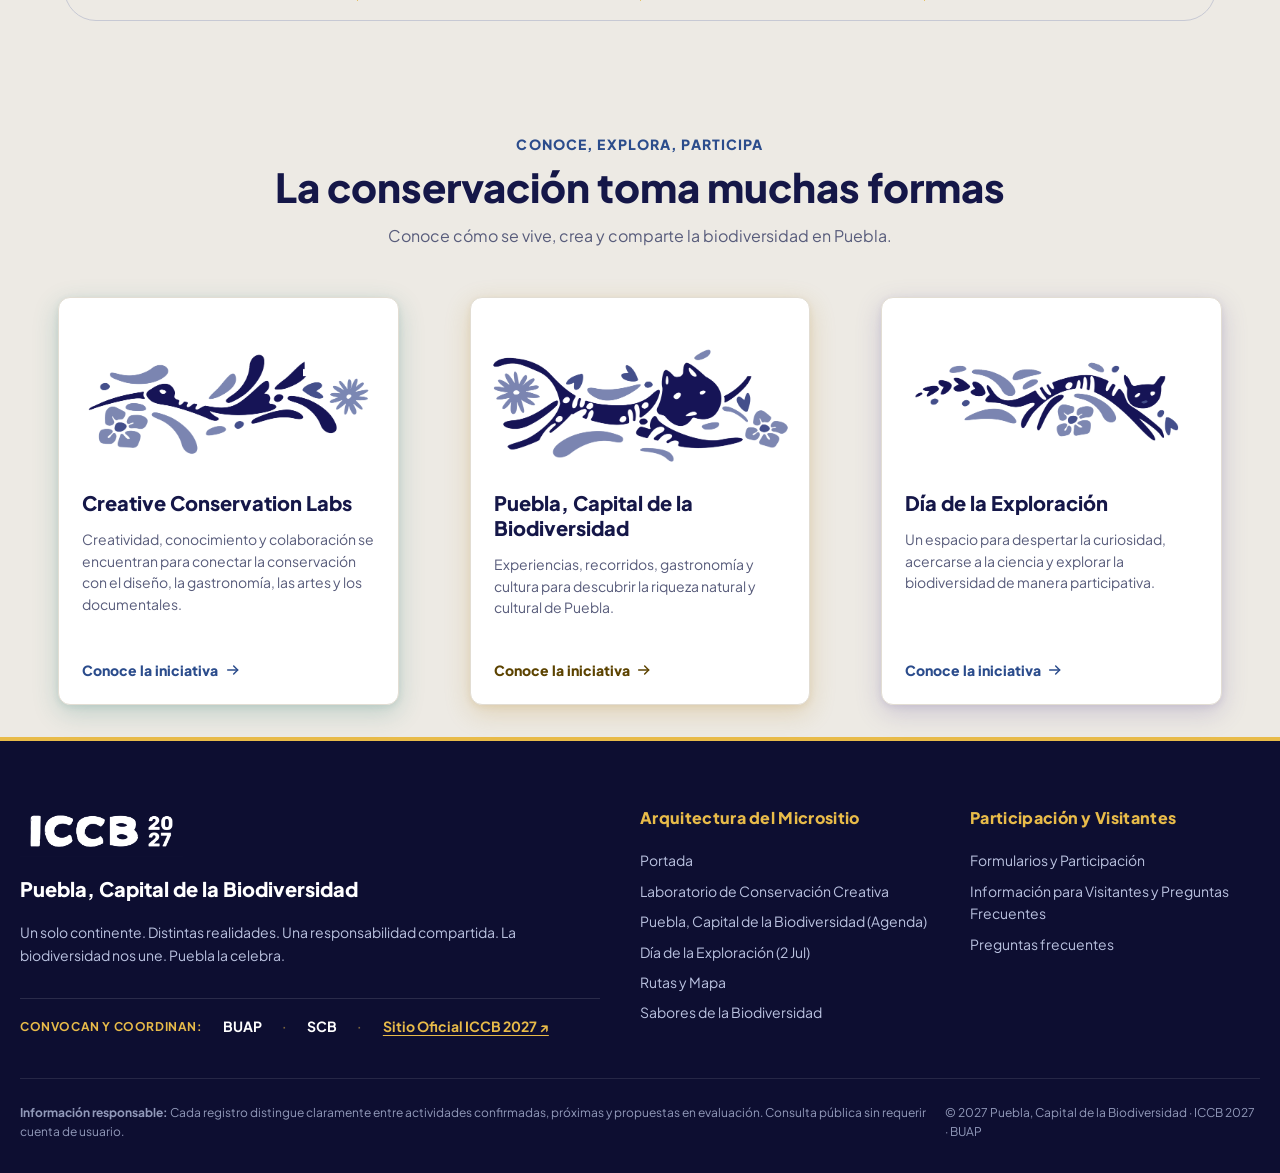
==== commit 27f8b795: "feat: renovar sitio, agenda personal y reportes PDF" ====
--- a/index.html
+++ b/index.html
@@ -18,12 +18,12 @@
     <link href="https://fonts.googleapis.com/css2?family=Plus+Jakarta+Sans:wght@400;500;600;700;800&amp;display=swap"
         rel="stylesheet" />
     <!-- Favicon e iconos -->
-    <link href="assets/img/Logo Main__Logo Complete.png" rel="icon" type="image/png" />
+    <link href="assets/img/Logo_CompleteD.png" rel="icon" type="image/png" />
     <!-- Hoja de estilos CSS general -->
     <link href="assets/css/styles.css" rel="stylesheet" />
 </head>
 
-<body>
+<body class="home-page">
     <!-- Enlace accesible para lectores de pantalla -->
     <a class="skip-link" href="#main-content">Saltar al contenido principal</a>
     <!-- ==========================================================================
@@ -41,10 +41,7 @@
             </a>
             <!-- Controles móviles: Selector ES/EN y botón hamburguesa -->
             <div class="header-mobile-right">
-                <div aria-label="Selector de idioma" class="lang-switcher-vertical mobile-header-lang">
-                    <a class="lang-pill active" href="#" lang="es">ES</a>
-                    <a class="lang-pill" href="#" lang="en">EN</a>
-                </div>
+
                 <button aria-controls="main-nav" aria-expanded="false" aria-label="Abrir menú" class="nav-toggle-btn"
                     id="nav-toggle-btn" type="button">
                     <span></span><span></span><span></span>
@@ -55,7 +52,7 @@
                 <ul class="nav-list">
                     <li>
                         <a class="nav-link" href="ccl.html">
-                            <span>Laboratorio</span>
+                            <span>CCLabs</span>
                         </a>
                     </li>
                     <li>
@@ -83,25 +80,35 @@
                             <span>Participa</span>
                         </a>
                     </li>
-                    <li>
-                        <a class="nav-link nav-info-link" href="info.html" aria-label="Información"
-                            title="Información"><svg aria-hidden="true" focusable="false" width="22" height="22"
-                                viewBox="0 0 24 24" fill="none" stroke="currentColor" stroke-width="1.8"
-                                stroke-linecap="round">
-                                <circle cx="12" cy="12" r="9" />
-                                <path d="M12 11v5m0-8h.01" />
-                            </svg>
-                        </a>
-                    </li>
+
                 </ul>
                 <!-- Selector de idioma en computadoras -->
-                <div class="nav-user-actions">
-                    <div aria-label="Selector de idioma" class="lang-switcher-vertical desktop-header-lang">
-                        <a class="lang-pill active" href="#" lang="es" title="Español">ES</a>
-                        <a class="lang-pill" href="#" lang="en" title="English">EN</a>
-                    </div>
-                </div>
+
             </nav>
+            <div class="header-tools">
+                <a class="nav-link nav-info-link" href="info.html" aria-label="Información" title="Información"><svg
+                        aria-hidden="true" focusable="false" width="22" height="22" viewBox="0 0 24 24" fill="none"
+                        stroke="currentColor" stroke-width="1.8" stroke-linecap="round">
+                        <circle cx="12" cy="12" r="9" />
+                        <path d="M12 11v5m0-8h.01" />
+                    </svg>
+                </a>
+                <div class="header-language">
+                    <button type="button" class="language-toggle" aria-label="Selector de idioma" aria-expanded="false"
+                        aria-controls="header-language-options">
+                        <svg width="23" height="23" viewBox="0 0 24 24" fill="none" stroke="currentColor"
+                            stroke-width="1.7" stroke-linecap="round" stroke-linejoin="round" aria-hidden="true">
+                            <circle cx="12" cy="12" r="9" />
+                            <ellipse cx="12" cy="12" rx="4" ry="9" />
+                            <path d="M3 12h18M5 6.5h14M5 17.5h14" />
+                        </svg>
+                    </button>
+                    <div id="header-language-options" class="lang-switcher-vertical header-language-options" hidden>
+                        <a href="#" class="lang-pill active" lang="es" title="Español">ES</a>
+                        <a href="#" class="lang-pill" lang="en" title="English">EN</a>
+                    </div>
+                </div>
+            </div>
         </div>
     </header>
     <!-- ==========================================================================
@@ -112,19 +119,19 @@
             <div class="cover-artwork" role="img" aria-label="Vista de Puebla rodeada de figuras de fauna poblana">
                 <div class="cover-figures" aria-hidden="true">
                     <div class="cover-figure cover-figure--teporingo">
-                        <img src="assets/img/Portada_figuras/Teporingo.png" alt="" />
+                        <img src="assets/img/Figuras/Teporingo.png" alt="" />
                     </div>
                     <div class="cover-figure cover-figure--armadillo">
-                        <img src="assets/img/Portada_figuras/Armadilo.png" alt="" />
+                        <img src="assets/img/Figuras/Armadilo.png" alt="" />
                     </div>
                     <div class="cover-figure cover-figure--cacomixtle">
-                        <img src="assets/img/Portada_figuras/cacomixtle.png" alt="" />
+                        <img src="assets/img/Figuras/cacomixtle.png" alt="" />
                     </div>
                     <div class="cover-figure cover-figure--jaguar">
-                        <img src="assets/img/Portada_figuras/Jaguar.png" alt="" />
+                        <img src="assets/img/Figuras/Jaguar.png" alt="" />
                     </div>
                     <div class="cover-figure cover-figure--colibri">
-                        <img src="assets/img/Portada_figuras/Colibri.png" alt="" />
+                        <img src="assets/img/Figuras/Colibri.png" alt="" />
                     </div>
                 </div>
             </div>
@@ -141,7 +148,7 @@
                         <a class="hero-btn-secondary hero-quick-link" href="agenda.html">Agenda</a>
                         <a class="hero-btn-secondary hero-quick-link" href="rutas.html#map">Mapa</a>
                         <a class="hero-btn-primary hero-quick-link hero-quick-link-featured" href="exploracion.html">Día
-                            de la Exploración · 2 Jul <span aria-hidden="true">→</span></a>
+                            de la Exploración · 2 Jul <span aria-hidden="true"></span></a>
                     </div>
 
                 </div>
@@ -151,72 +158,68 @@
         <!-- ======================================================================
               SECCION 2: LA VIDA QUE COMPARTIMOS
              ====================================================================== -->
-        <section class="page-section" id="presentacion-iniciativa" style="padding:3.25rem 1.25rem 2rem;">
-            <div class="container">
-                <div class="section-head-center" style="margin-bottom:1.75rem;">
-                    <span class="section-eyebrow">01 · La vida que compartimos</span>
-                    <h2 class="section-main-title">¿Por qué importa la biodiversidad?</h2>
-                    <p class="section-main-desc" style="max-width:640px; margin:0 auto;"><strong>La biodiversidad hace
-                            posible la vida tal como la conocemos.</strong> Está en los ecosistemas que nos proporcionan
-                        agua y alimentos, en las especies con las que compartimos el territorio y en los conocimientos,
-                        tradiciones y culturas que se han construido en relación con la naturaleza.</p>
-                    <!-- Tira visual de 4 palabras clave -->
-                    <div class="topic-keywords-panel" aria-label="Ejes de la biodiversidad">
-                        <div class="topic-keyword-item">Ciencia</div>
-                        <div class="topic-keyword-item">Cultura</div>
-                        <div class="topic-keyword-item">Comunidad</div>
-                        <div class="topic-keyword-item">Conservación</div>
-                    </div>
-                    <!-- 3 tarjetas visuales y breves -->
-                    <div class="info-grid biodiversity-info-grid">
-                        <div class="info-card biodiversity-info-card"
-                            style="display:flex; flex-direction:column; align-items:center; text-align:center; padding:1.6rem 1.4rem;">
-                            <div class="info-card-media">
-                                <img alt="Encuentro continental" src="assets/img/Logo Animals__Logo_Jaguar.png"
-                                    class="info-card-media-img" />
-                            </div>
-                            <h3 style="justify-content:center; text-align:center; width:100%; margin-bottom:0.4rem;">La
-                                vida que compartimos</h3>
-                            <p style="font-size:var(--font-sm); line-height:1.55; margin:0; text-align:center;">La
-                                pérdida de especies y el deterioro de los ecosistemas representan uno de los grandes
-                                desafíos de nuestro tiempo. La biología de la conservación reúne conocimiento y
-                                herramientas para entender y atender esta realidad.</p>
-                        </div>
-                        <div class="info-card biodiversity-info-card"
-                            style="display:flex; flex-direction:column; align-items:center; text-align:center; padding:1.6rem 1.4rem;">
-                            <div class="info-card-media">
-                                <img alt="Riqueza biocultural" src="assets/img/Logo Animals__Logo_Colibri.png"
-                                    class="info-card-media-img" />
-                            </div>
-                            <h3 style="justify-content:center; text-align:center; width:100%; margin-bottom:0.4rem;">
-                                Ciencia y comunidad</h3>
-                            <p style="font-size:var(--font-sm); line-height:1.55; margin:0; text-align:center;">
-                                Conservar la biodiversidad requiere mucho más que conocimiento científico. Necesitamos
-                                colaboración entre disciplinas, instituciones, gobiernos, comunidades y sociedad;
-                                necesitamos escuchar distintas formas de entender y relacionarnos con la naturaleza.</p>
-                        </div>
-                        <div class="info-card biodiversity-info-card"
-                            style="display:flex; flex-direction:column; align-items:center; text-align:center; padding:1.6rem 1.4rem;">
-                            <div class="info-card-media">
-                                <img alt="La ciudad como espacio vivo" src="assets/img/Logo Animals__Logo_Teporingo.png"
-                                    class="info-card-media-img" />
-                            </div>
-                            <h3 style="justify-content:center; text-align:center; width:100%; margin-bottom:0.4rem;">
-                                Nuestro patrimonio compartido</h3>
-                            <p style="font-size:var(--font-sm); line-height:1.55; margin:0; text-align:center;">La
-                                conservación también es una tarea cultural, educativa y colectiva. Y por eso queremos
-                                que Puebla sea un espacio donde más personas puedan conocer, vivir y contribuir a ella.
-                            </p>
-                        </div>
-                    </div>
-                </div>
+        <section class="shared-life" id="presentacion-iniciativa" aria-labelledby="shared-life-title">
+            <div class="shared-life-inner">
+                <p class="section-eyebrow" data-en="The life we share">La vida que compartimos</p>
+                <div class="shared-life-layout">
+                    <div class="shared-life-heading">
+                        <h2 id="shared-life-title" data-en="Why does &lt;em&gt;biodiversity&lt;/em&gt; matter?">¿Por
+                            qué<br> importa la <em>biodiversidad?</em></h2>
+                        <img class="shared-life-animal" src="assets/img/Biodiversidad.png" alt="" loading="lazy">
+                    </div>
+                    <div class="shared-life-copy">
+                        <h3 data-en="Biodiversity makes life possible &lt;mark&gt;as we know it.&lt;/mark&gt;">La
+                            biodiversidad hace posible la vida tal como <mark>la conocemos.</mark></h3>
+                        <ul>
+                            <li>
+                                <p
+                                    data-en="&lt;strong&gt;It is in the ecosystems&lt;/strong&gt; that provide water and food, in the species with which we share our territory, and in the knowledge, traditions and cultures built through our relationship with nature.">
+                                    <strong>Está en los ecosistemas</strong> que nos proporcionan agua y alimentos, en
+                                    las especies con las que compartimos el territorio y en los conocimientos,
+                                    tradiciones y culturas que se han construido en relación con la naturaleza.
+                                </p>
+                            </li>
+                            <li>
+                                <p
+                                    data-en="&lt;strong&gt;Today it faces major challenges.&lt;/strong&gt; Species loss and ecosystem degradation are among the greatest challenges of our time. Conservation biology brings together knowledge and tools to understand and address them.">
+                                    <strong>Pero hoy enfrenta grandes desafíos.</strong> La pérdida de especies y el
+                                    deterioro de los ecosistemas representan uno de los grandes desafíos actuales. La
+                                    biología de la conservación reúne conocimiento y herramientas para
+                                    entender y atender la realidad.
+                                </p>
+                            </li>
+                            <li>
+                                <p
+                                    data-en="&lt;strong&gt;Conservation takes more than science.&lt;/strong&gt; We need collaboration across disciplines, institutions, governments, communities and society, and we need to listen to different ways of understanding and relating to nature.">
+                                    <strong>Conservarla requiere más que ciencia.</strong> Necesitamos colaboración
+                                    entre disciplinas, instituciones, gobiernos, comunidades y sociedad; también
+                                    escuchar distintas formas de entender y relacionarnos con la naturaleza.
+                                </p>
+                            </li>
+                            <li>
+                                <p
+                                    data-en="&lt;strong&gt;Conservation is also cultural, educational and collective.&lt;/strong&gt; We want Puebla to be a place where more people can discover, experience and contribute to it.">
+                                    <strong>Por eso, la conservación también es cultural, educativa y
+                                        colectiva.</strong> Queremos que Puebla sea un lugar donde más personas puedan
+                                    conocerla, vivirla y contribuir a ella.
+                                </p>
+                            </li>
+                        </ul>
+                    </div>
+                </div>
+                <ul class="shared-life-values" aria-label="Ejes de la biodiversidad">
+                    <li><strong>Ciencia</strong><span data-en="understand">comprender</span></li>
+                    <li><strong>Cultura</strong><span data-en="connect">relacionarnos</span></li>
+                    <li><strong>Comunidad</strong><span data-en="collaborate">colaborar</span></li>
+                    <li><strong>Conservación</strong><span data-en="act">actuar</span></li>
+                </ul>
+            </div>
         </section>
         <!-- ======================================================================
              SECCION 3: LOS CUATRO EJES PRINCIPALES
-             1. Puebla, Capital de la Biodiversidad (agenda.html)
-             2. Día de la Exploración (exploracion.html)
-             3. Rutas (rutas.html)
-             4. Laboratorio (ccl.html y enlace directo de registro)
+             1. Laboratorio (ccl.html y enlace directo de registro)
+             2. Puebla, Capital de la Biodiversidad (agenda.html)
+             3. Día de la Exploración (exploracion.html)
              ====================================================================== -->
         <section class="feature-grid-section" id="iniciativas" style="padding-top:3rem;">
             <div class="container">
@@ -225,13 +228,13 @@
                     <h2 class="section-main-title">La conservación toma muchas formas</h2>
                     <p class="section-main-desc">Conoce cómo se vive, crea y comparte la biodiversidad en Puebla.</p>
                 </div>
-                <!-- Cuadrícula con únicamente las 4 tarjetas solicitadas -->
+                <!-- Tres iniciativas de conservación -->
                 <div class="pillar-cards-grid home-initiative-grid">
                     <!-- TARJETA 1: PUEBLA, CAPITAL DE LA BIODIVERSIDAD (Vinculada a agenda.html) -->
                     <a class="pillar-card home-initiative-card" href="ccl.html">
                         <div>
                             <div class="pillar-icon-box home-initiative-media">
-                                <img alt="Colibrí" src="assets/img/Logo Animals__Logo_Colibri.png" />
+                                <img alt="Colibrí" src="assets/img/Figuras/Colibri.png" />
                             </div>
                             <h3 class="pillar-card-title">Creative Conservation Labs</h3>
                             <p class="pillar-card-text">Creatividad, conocimiento y colaboración se encuentran para
@@ -252,7 +255,7 @@
                     <a class="pillar-card highlight-gold home-initiative-card" href="agenda.html">
                         <div>
                             <div class="pillar-icon-box home-initiative-media">
-                                <img alt="Jaguar" src="assets/img/Logo Animals__Logo_Jaguar.png" />
+                                <img alt="Jaguar" src="assets/img/Figuras/Jaguar.png" />
                             </div>
                             <h3 class="pillar-card-title">Puebla, Capital de la Biodiversidad</h3>
                             <p class="pillar-card-text">Experiencias, recorridos, gastronomía y cultura para descubrir
@@ -272,7 +275,7 @@
                     <a class="pillar-card home-initiative-card" href="exploracion.html">
                         <div>
                             <div class="pillar-icon-box home-initiative-media">
-                                <img alt="Cacomixtle" src="assets/img/Logo Animals__Logo_cacomixtle.png" />
+                                <img alt="Cacomixtle" src="assets/img/Figuras/cacomixtle.png" />
                             </div>
                             <h3 class="pillar-card-title">Día de la Exploración</h3>
                             <p class="pillar-card-text">Un espacio para despertar la curiosidad, acercarse a la ciencia
@@ -288,38 +291,7 @@
                             </svg>
                         </div>
                     </a>
-                    <!-- TARJETA 4: LABORATORIO (Vinculada a ccl.html + Link directo de registro) -->
-                    <div class="pillar-card home-initiative-card" style="cursor:default;">
-                        <div>
-                            <div class="pillar-icon-box home-initiative-media">
-                                <img alt="Teporingo" src="assets/img/Logo Animals__Logo_Teporingo.png" />
-                            </div>
-                            <h3 class="pillar-card-title">
-                                <a data-en="Laboratory" href="rutas.html"
-                                    style="color:inherit;text-decoration:none;">Conectar con Puebla</a>
-                            </h3>
-                            <p class="pillar-card-text">Queremos que Puebla sea mucho más que la sede de un evento
-                                internacional: queremos que se convierta en un espacio vivo donde la ciencia dialogue
-                                con la cultura y donde sus habitantes sean protagonistas de la conservación.</p>
-                        </div>
-                        <div
-                            style="display:flex; flex-direction:column; gap:0.55rem; margin-top:auto; padding-top:0.5rem;">
-                            <a class="pillar-card-link" href="ccl.html" style="text-decoration:none;">
-                                <span>Conoce la iniciativa</span>
-                                <svg class="card-arrow-icon" fill="none" height="16" stroke="currentColor"
-                                    stroke-linecap="round" stroke-linejoin="round" stroke-width="2.2"
-                                    viewbox="0 0 24 24" width="16">
-                                    <line x1="4" x2="19" y1="12" y2="12"></line>
-                                    <polyline points="13 6 19 12 13 18"></polyline>
-                                </svg>
-                            </a>
-                            <!-- Enlace directo de registro dentro de la tarjeta de Laboratorio -->
-                            <a class="btn btn-primary btn-sm" data-en="Student Registration →"
-                                href="ccl.html#registro-laboratorio" style="width:100%; text-align:center;">
-                                Registro al Laboratorio →
-                            </a>
-                        </div>
-                    </div>
+
                 </div>
             </div>
         </section>
@@ -383,4 +355,4 @@
     <script src="assets/js/main.js"></script>
 </body>
 
-</html>
+</html>
--- a/assets/css/styles.css
+++ b/assets/css/styles.css
@@ -1,25 +1,3 @@
-/* ==============================================================================
-   ¡BIENVENIDO AL ARCHIVO STYLES.CSS! (EL ARMARIO Y PINTURA DE TU PÁGINA)
-   ==============================================================================
-   Si HTML es el esqueleto de tu sitio, CSS es la piel, el maquillaje y la ropa.
-   En CSS siempre se sigue esta regla mágica:
-   
-   ¿A quién quiero vestir? {
-       ¿Qué prenda o pintura le pongo?: ¿De qué color o tamaño?;
-   }
-   
-   Ejemplo:
-   h1 {
-       color: red;  <-- "Al título h1 píntalo de rojo"
-   }
-   ============================================================================== */
-
-/* ==============================================================================
-   1. :root — LA CAJA DE PINTURAS Y MEDIDAS (VARIABLES)
-   Imagina que :root es una paleta de pintor donde guardamos colores y tamaños
-   con un nombre fácil. Si un día queremos cambiar el color azul de toda la web,
-   solo cambiamos una línea aquí y ¡pum!, se actualiza en todas partes.
-   ============================================================================== */
 :root {
     /* --- COLORES CREMA Y TIERRA (FONDOS Y BORDES SUAVES) --- */
     --color-cream: #F4F0E8;
@@ -147,14 +125,13 @@
 
 /* ==============================================================================
    2. REINICIO UNIVERSAL (RESET DE ESPACIOS)
-   El asterisco (*) significa "¡Para TODO el mundo en la página!".
-   Por defecto, los navegadores le ponen márgenes raros a todo; esto lo limpia a cero.
+   El asterisco (*) significa para toda la página
    ============================================================================== */
 *,
 *::before,
 *::after {
     /* box-sizing: border-box: Si una caja mide 100px de ancho y le pones borde de 5px,
-       sigue midiendo 100px exactos en total. ¡Evita que las cosas se descuadren! */
+       sigue midiendo 100px exactos en total. */
     box-sizing: border-box;
     margin: 0;
     /* Quita el margen exterior no deseado */
@@ -238,40 +215,6 @@
     /* "auto" a los lados centra la caja automáticamente en medio de la pantalla */
     padding: 0 1.25rem;
     /* Espacio de colchón a izquierda y derecha para no chocar con el borde del celular */
-}
-
-/* ======================================================================
-           3. ICONOS VECTORIALES (SVG)
-           Alinea los iconitos al lado de los textos para que no bailen chuecos.
-           ====================================================================== */
-.talavera-icon,
-.nav-icon,
-.nav-icon-gold {
-    display: inline-block;
-    /* Se comporta como letra y como caja al mismo tiempo */
-    vertical-align: middle;
-    /* Centra el icono a la altura media del renglón de texto */
-    flex-shrink: 0;
-    /* Si no hay espacio, NUNCA permitas que el icono se aplaste */
-}
-
-/* Icono normal del menú (azul) */
-.nav-icon {
-    color: var(--color-talavera-blue);
-    transition: transform var(--transition-fast), color var(--transition-fast);
-}
-
-/* Cuando pasas el ratón o la página está activa, el icono sube 1px y cambia a azul marino */
-.nav-link:hover .nav-icon,
-.nav-link.active .nav-icon {
-    color: var(--color-navy);
-    transform: translateY(-1px);
-    /* Da un efecto sutil de brinquito hacia arriba */
-}
-
-/* Icono especial dorado para el Día de Exploración */
-.nav-icon-gold {
-    color: var(--color-navy-deep);
 }
 
 /* Flechita (→) que aparece al final de las tarjetas */
@@ -383,19 +326,12 @@
     }
 }
 
-/* En pantallas chicas (celulares menores a 991px): esconder el selector de escritorio */
-@media(max-width:991px) {
-    .desktop-header-lang {
-        display: none !important;
-    }
-}
-
 /* ======================================================================
            5. LA BARRA SUPERIOR FIJA (.site-header)
            Se queda pegada arriba mientras haces scroll (position: sticky).
            ====================================================================== */
 .site-header {
-    background: #fff;
+    background: #ffffffaf;
     /* Fondo blanco limpio */
     position: sticky;
     /* Se pega al techo cuando bajas la página */
@@ -589,16 +525,6 @@
     box-shadow: 0 4px 12px rgba(242, 184, 36, 0.4);
 }
 
-/* Acciones de usuario en el menú */
-.nav-user-actions {
-    margin-top: 0.75rem;
-    padding-top: 0.75rem;
-    border-top: 1px solid var(--color-border);
-    display: flex;
-    flex-direction: column;
-    gap: 0.5rem;
-}
-
 /* ======================================================================
            7. MEDIA QUERY: MODO COMPUTADORA (Pantallas de 992px en adelante)
            Aquí cambiamos el comportamiento para que el menú no sea vertical
@@ -629,15 +555,6 @@
         flex-direction: row;
         align-items: center;
         gap: 0.15rem;
-    }
-
-    .nav-user-actions {
-        margin-top: 0;
-        padding-top: 0;
-        border-top: none;
-        flex-direction: row;
-        align-items: center;
-        margin-left: 0.35rem;
     }
 }
 
@@ -715,24 +632,11 @@
     /* Corta cualquier adorno que se salga de los bordes */
 }
 
-/* Capa contenedora de texturas y degradados de fondo */
-.hero-bg-media {
-    position: absolute;
-    /* Ocupa todo el fondo sin estorbar a los textos */
-    inset: 0;
-    /* Atajo para: top:0, left:0, right:0, bottom:0 */
-    overflow: hidden;
-    pointer-events: none;
-    /* Los clics traspasan esta capa como si fuera aire */
-    z-index: 0;
-    /* Está al fondo de todo */
-}
-
 /* Textura geométrica con el patrón de Talavera */
 .hero-bg-texture {
     position: absolute;
     inset: 0;
-    background-image: url('../img/Logo Main__Logo TExture Light.png');
+    background-image: url('../img/Logo Main__Logo Texture Dark.png');
     background-size: cover;
     /* Llena todo el espacio sin deformarse */
     background-position: center;
@@ -743,16 +647,6 @@
     mix-blend-mode: multiply;
     /* Se funde con el color crema de fondo */
     z-index: 1;
-}
-
-/* Resplandores de luz dorada y azul en las esquinas */
-.hero-bg-radial {
-    position: absolute;
-    inset: 0;
-    background: radial-gradient(circle at 65% 50%, rgba(232, 187, 73, 0.08) 0%, rgba(250, 248, 245, 0) 65%),
-        radial-gradient(circle at 15% 30%, rgba(26, 54, 93, 0.05) 0%, rgba(250, 248, 245, 0) 50%);
-    pointer-events: none;
-    z-index: 3;
 }
 
 /* Caja interior del Hero que divide en 2 columnas */
@@ -904,186 +798,6 @@
     border-color: var(--color-gold);
     color: var(--color-navy-deep);
     transform: translateY(-2px);
-}
-
-/* Tira con logos patrocinadores en el Hero */
-.hero-logos-strip {
-    display: flex;
-    align-items: center;
-    gap: 1.25rem;
-    padding-top: 1.5rem;
-    border-top: 1px solid var(--color-cream-border);
-}
-
-.hero-strip-logo {
-    height: 36px;
-    width: auto;
-    object-fit: contain;
-    opacity: 0.85;
-}
-
-/* Columna derecha del Hero: El marco de fotos */
-.hero-right {
-    display: flex;
-    flex-direction: column;
-    gap: 1.25rem;
-}
-
-/* Marco de la fotografía con bordes redondeados y sombra */
-.hero-photo-frame {
-    position: relative;
-    border-radius: var(--radius-lg);
-    overflow: hidden;
-    /* Redondea las esquinas de la foto adentro */
-    box-shadow: 0 20px 50px rgba(21, 23, 72, 0.12);
-    /* Sombra amplia */
-    border: 3px solid var(--color-cream-border);
-}
-
-/* La fotografía panorámica de Puebla */
-.hero-photo {
-    width: 100%;
-    display: block;
-    object-fit: cover;
-    aspect-ratio: 16/10;
-    /* Proporción de foto panorámica */
-}
-
-/* Etiqueta oscura semi-transparente sobre la foto */
-.hero-photo-label {
-    position: absolute;
-    bottom: 0;
-    left: 0;
-    right: 0;
-    background: linear-gradient(transparent, rgba(22, 20, 86, 0.85));
-    /* Degradado negro/azul */
-    padding: 1.5rem 1.25rem 1rem;
-    display: flex;
-    flex-direction: column;
-    gap: 0.1rem;
-}
-
-.hero-photo-city {
-    font-size: var(--font-md);
-    font-weight: 800;
-    color: #fff;
-    letter-spacing: -0.01em;
-}
-
-.hero-photo-sub {
-    font-size: var(--font-xs);
-    color: rgba(255, 255, 255, 0.7);
-    font-weight: 600;
-    text-transform: uppercase;
-    letter-spacing: 0.06em;
-}
-
-/* Insignia decorativa con el patrón de Talavera */
-.hero-pattern-badge {
-    background: var(--color-cream);
-    border: 2px solid var(--color-cream-border);
-    border-radius: var(--radius-lg);
-    padding: 0.75rem 1rem;
-    display: flex;
-    align-items: center;
-    justify-content: center;
-    box-shadow: var(--shadow-sm);
-}
-
-.hero-pattern-badge img {
-    height: 72px;
-    width: auto;
-    object-fit: contain;
-}
-
-/* ======================================================================
-           9. BARRA DE BÚSQUEDA RÁPIDA (.search-section-wrap)
-           ====================================================================== */
-.search-section-wrap {
-    background: var(--color-cream);
-    padding: 1.5rem 1.5rem 0;
-}
-
-/* La caja blanca flotante de la búsqueda */
-.search-agenda-section {
-    background: #fff;
-    position: relative;
-    z-index: 10;
-    border-radius: var(--radius-lg);
-    box-shadow: var(--shadow-lg);
-    /* Sombra fuerte que hace que parezca flotar */
-    padding: 1.5rem;
-    max-width: 1160px;
-    margin: 0 auto 2rem;
-    border: 1px solid var(--color-cream-border);
-}
-
-/* Formulario en cuadrícula */
-.search-form-flex {
-    display: grid;
-    grid-template-columns: 1fr;
-    /* En celular: una sola columna */
-    gap: 1rem;
-    align-items: center;
-}
-
-/* En computadoras (768px en adelante): 3 columnas (campo, selector, botón) */
-@media(min-width:768px) {
-    .search-form-flex {
-        grid-template-columns: 2fr 1.25fr auto;
-    }
-}
-
-/* Envoltorio de la caja de texto para poner el icono de lupa adentro */
-.search-input-wrapper {
-    position: relative;
-}
-
-/* El campo de texto para escribir */
-.search-input {
-    width: 100%;
-    padding: 0.85rem 1rem 0.85rem 2.75rem;
-    /* El 2.75rem a la izquierda da espacio para la lupa */
-    border: 1.5px solid var(--color-border);
-    border-radius: var(--radius-md);
-    font-family: inherit;
-    font-size: var(--font-base);
-    color: var(--color-text-main);
-    background: var(--color-cream-light);
-    transition: all var(--transition-fast);
-}
-
-/* Al hacer clic en el campo de texto (focus) */
-.search-input:focus {
-    border-color: var(--color-talavera-blue);
-    background: #fff;
-    box-shadow: 0 0 0 4px var(--color-soft-blue-light);
-    /* Anillo azul suave alrededor */
-    outline: none;
-    /* Quita el borde negro por defecto del navegador */
-}
-
-/* Icono de la lupa colocado exactamente adentro del campo */
-.search-icon {
-    position: absolute;
-    left: 1rem;
-    top: 50%;
-    transform: translateY(-50%);
-    /* Centrado vertical perfecto */
-    color: var(--color-text-muted);
-}
-
-/* Menú desplegable (<select>) */
-.search-select {
-    padding: 0.85rem 1rem;
-    border: 1.5px solid var(--color-border);
-    border-radius: var(--radius-md);
-    font-family: inherit;
-    font-size: var(--font-base);
-    color: var(--color-text-main);
-    background: var(--color-cream-light);
-    cursor: pointer;
-    width: 100%;
 }
 
 /* ======================================================================
@@ -1438,16 +1152,6 @@
     background: var(--color-cream-light);
 }
 
-/* Encabezado del capítulo o sección */
-.page-section-header {
-    /* max-width: que el texto no se estire más de 780 píxeles, para que no canse la vista al leer */
-    max-width: 780px;
-    /* margin: 0 auto lo centra como un cuadro en la pared; y 3rem de espacio abajo */
-    margin: 0 auto 3rem;
-    /* text-align: centrado */
-    text-align: center;
-}
-
 /* ==========================================================================
            EL BANNER HERO DE LAS PÁGINAS INTERNAS (.page-hero-banner):
            Es el letrero azul grande y brillante en la parte superior de páginas como
@@ -1515,98 +1219,6 @@
     margin: 0 auto;
     /* line-height: altura entre renglones para que se lea cómodamente */
     line-height: 1.6;
-}
-
-/* ==========================================================================
-           ELEMENTOS DE LA AGENDA / CALENDARIO (.agenda-item):
-           Aquí organizamos las actividades del festival por días y horarios.
-           ========================================================================== */
-/* Grupo de actividades de un día en particular */
-.agenda-day-group {
-    /* Espacio de 2.5rem antes de que comience el siguiente día */
-    margin-bottom: 2.5rem;
-}
-
-/* El título de cada día (por ejemplo: "Viernes 14 de Noviembre") */
-.agenda-day-label {
-    /* Letra grande y destacada */
-    font-size: var(--font-lg);
-    /* 800: bien gordita/negrita */
-    font-weight: 800;
-    /* Color azul marino */
-    color: var(--color-navy);
-    /* Espacio de colchón antes de la línea dorada */
-    padding-bottom: 0.75rem;
-    /* Línea dorada de 2px abajo como una regla elegante */
-    border-bottom: 2px solid var(--color-gold);
-    /* Separación con las tarjetas de eventos */
-    margin-bottom: 1.25rem;
-    /* Flexbox para alinear el texto y posibles iconitos en la misma línea */
-    display: flex;
-    align-items: center;
-    gap: 0.5rem;
-}
-
-/* Cada tarjetita de evento individual en el horario */
-.agenda-item {
-    /* Fondo blanco limpio */
-    background: #fff;
-    /* Borde cremita muy suave */
-    border: 1px solid var(--color-cream-border);
-    /* Esquinas redondeadas */
-    border-radius: var(--radius-md);
-    /* Relleno interno: 1.25rem arriba/abajo, 1.5rem a los lados */
-    padding: 1.25rem 1.5rem;
-    /* Separación con el siguiente evento */
-    margin-bottom: 0.75rem;
-    /* display: grid: creamos una cuadrícula de 3 columnas:
-               1. auto: el espacio justo para la hora (ej: "10:00 AM")
-               2. 1fr: todo el espacio sobrante para el título y descripción
-               3. auto: el espacio justo para el botón o etiqueta de cupo */
-    display: grid;
-    grid-template-columns: auto 1fr auto;
-    /* Distancia entre las 3 columnas */
-    gap: 1.25rem;
-    /* Centrado vertical de los 3 elementos */
-    align-items: center;
-    /* Animación suave al pasar el cursor */
-    transition: all var(--transition-fast);
-}
-
-/* Efecto al pasar el ratón sobre un evento de la agenda */
-.agenda-item:hover {
-    /* Sombra que levanta la tarjeta */
-    box-shadow: var(--shadow-md);
-    /* El borde se enciende en azul talavera */
-    border-color: var(--color-talavera-blue);
-}
-
-/* La cajita que muestra la hora */
-.agenda-time {
-    /* Negrita extra */
-    font-weight: 800;
-    /* Color azul talavera representativo */
-    color: var(--color-talavera-blue);
-    /* Tamaño pequeño pero visible */
-    font-size: var(--font-sm);
-    /* white-space: nowrap: ¡prohibido dividirse en dos líneas! (ej: "10:00" y abajo "AM") */
-    white-space: nowrap;
-    /* Ancho mínimo para que todas las horas queden bien alineadas en columna */
-    min-width: 65px;
-}
-
-/* Título del evento */
-.agenda-info h4 {
-    font-size: var(--font-base);
-    font-weight: 700;
-    color: var(--color-navy);
-    margin-bottom: 0.15rem;
-}
-
-/* Lugar o detalles del evento */
-.agenda-info p {
-    font-size: var(--font-sm);
-    color: var(--color-text-muted);
 }
 
 /* ==========================================================================
@@ -2223,22 +1835,6 @@
 }
 
 /* ==========================================================================
-           LÍNEA DIVISORIA DECORATIVA (.section-divider):
-           Una línea fina pero colorida con un degradado que une oro y talavera.
-           ========================================================================== */
-.section-divider {
-    /* 4 píxeles de grosor */
-    height: 4px;
-    /* Degradado de izquierda a derecha: Dorado -> Azul Talavera -> Dorado */
-    background: linear-gradient(90deg, var(--color-gold), var(--color-talavera-blue), var(--color-gold));
-    /* Opacidad al 50% para que sea suave y no deslumbre */
-    opacity: 0.5;
-    /* Quitamos el borde por defecto de la etiqueta <hr> */
-    border: none;
-    margin: 0;
-}
-
-/* ==========================================================================
            NUEVOS COMPONENTES DE LA ARQUITECTURA ICCB 2027 (SECCIONES 2, 3, 4 Y 7):
            Aquí agregamos los estilos para:
            1. El Directorio Común de Actividades con múltiples filtros.
@@ -2301,6 +1897,87 @@
     background: var(--color-cream-light);
 }
 
+.agenda-filters {
+    margin-bottom: 1.25rem;
+}
+
+.agenda-filter-toggle {
+    background: #fff;
+    border: 1px solid var(--color-border);
+    border-radius: var(--radius-md);
+}
+
+.agenda-filter-toggle:hover {
+    background: var(--color-cream-light);
+}
+
+.agenda-filter-toggle span {
+    margin-inline-end: auto;
+}
+
+.agenda-filters[open] .agenda-filter-toggle::after {
+    transform: rotate(225deg);
+}
+
+.agenda-filters .directory-filter-box {
+    margin-block: .65rem 0;
+}
+
+
+.form-demo-note {
+    margin-bottom: 1rem;
+    color: var(--color-text-muted);
+}
+
+/* Agenda por fecha */
+.agenda-date-panel {
+    margin-bottom: .8rem;
+    border: 1px solid var(--color-cream-border);
+    background: #fff;
+}
+
+.agenda-date-panel[data-fecha="2027-07-02"] {
+    border: 2px solid var(--color-gold);
+}
+
+.agenda-date-summary {
+    display: flex;
+    align-items: center;
+    gap: .65rem 1rem;
+    padding: .9rem 1rem;
+    list-style: none;
+    cursor: pointer;
+    background: #e3efed;
+    color: var(--color-navy);
+    font-weight: 800;
+}
+
+.agenda-date-summary::-webkit-details-marker { display: none; }
+.agenda-date-summary:hover { background: #d8e9e6; }
+.agenda-date-summary:focus-visible { outline: 2px solid var(--color-talavera-blue); outline-offset: -2px; }
+.agenda-date-summary time { margin-inline-end: auto; }
+.agenda-date-summary time::first-letter { text-transform: uppercase; }
+
+.agenda-date-summary::after {
+    content: "";
+    flex: 0 0 .5rem;
+    height: .5rem;
+    border-right: 2px solid currentColor;
+    border-bottom: 2px solid currentColor;
+    transform: rotate(45deg);
+}
+
+.agenda-date-panel[open] .agenda-date-summary::after { transform: rotate(225deg); }
+
+.agenda-date-count {
+    font-size: var(--font-xs);
+    font-weight: 600;
+}
+
+.agenda-date-activities { padding: clamp(.65rem, 2vw, 1.25rem); }
+.agenda-date-activities .activity-full-card:last-child { margin-bottom: 0; }
+
+
 /* Tarjeta de Ficha Completa de Actividad (Sección 3.2: incluye todos los metadatos) */
 .activity-full-card {
     background: #fff;
@@ -2389,25 +2066,6 @@
     color: #fff;
     border-color: var(--color-navy);
     box-shadow: var(--shadow-sm);
-}
-
-/* Tarjetas de equipo para Creative Conservation Labs (Sección 3.1) */
-.ccl-team-card {
-    background: #fff;
-    border: 1px solid var(--color-cream-border);
-    border-radius: var(--radius-lg);
-    padding: 1.75rem;
-    box-shadow: var(--shadow-sm);
-    display: flex;
-    flex-direction: column;
-    gap: 0.85rem;
-    transition: all var(--transition-normal);
-}
-
-.ccl-team-card:hover {
-    transform: translateY(-3px);
-    box-shadow: var(--shadow-md);
-    border-color: var(--color-gold);
 }
 
 /* Acordeón de Preguntas Frecuentes (FAQ - Sección 3.3 y 7) */
@@ -2507,6 +2165,7 @@
         top: 68px;
         padding: 0.5rem 0.75rem;
     }
+
     .lab-toc-inner {
         flex-wrap: nowrap;
         overflow-x: auto;
@@ -2515,6 +2174,7 @@
         scrollbar-width: none;
         -webkit-overflow-scrolling: touch;
     }
+
     .lab-toc-inner::-webkit-scrollbar {
         display: none;
     }
@@ -2780,6 +2440,7 @@
     color: var(--color-navy);
     margin-bottom: 0.4rem;
 }
+
 /* ===== Refinamiento solicitado: menú limpio y hero unificado ===== */
 .site-header .nav-link,
 .site-header .nav-link.highlight,
@@ -2792,13 +2453,27 @@
     border-radius: 0;
     transform: none;
 }
-.site-header .nav-link { gap: 0; font-weight: 650; }
+
+.site-header .nav-link {
+    gap: 0;
+    font-weight: 650;
+}
+
 .site-header .nav-link:hover,
-.site-header .nav-link.active { color: var(--color-talavera-blue); font-weight: 800; }
-.site-header .nav-link.highlight { color: var(--color-navy); font-weight: 650; }
-.site-header .nav-link.highlight:hover { color: var(--color-talavera-blue); font-weight: 800; }
-.site-header .nav-link .nav-icon,
-.site-header .nav-link .nav-icon-gold { display: none; }
+.site-header .nav-link.active {
+    color: var(--color-talavera-blue);
+    font-weight: 800;
+}
+
+.site-header .nav-link.highlight {
+    color: var(--color-navy);
+    font-weight: 650;
+}
+
+.site-header .nav-link.highlight:hover {
+    color: var(--color-talavera-blue);
+    font-weight: 800;
+}
 
 /* Dos CTA como la referencia aprobada; solo cambia su presentación. */
 .hero-section .hero-btn-primary {
@@ -2810,59 +2485,24 @@
     font-size: 0.91rem;
     gap: 0.55rem;
 }
+
 .hero-section .hero-btn-primary:hover {
     background: var(--color-gold-hover);
     border-color: var(--color-gold-hover);
     color: var(--color-navy-deep);
 }
-.hero-btn-text {
-    display: inline-flex;
-    align-items: center;
-    gap: 0.4rem;
-    text-decoration: underline;
-    text-underline-offset: 0.2rem;
-    color: white;
-    font-weight: 750;
-    font-size: 0.91rem;
-    padding: 0.65rem 0.2rem;
-    transition: opacity var(--transition-fast);
-}
-.hero-btn-text:hover { color: var(--color-gold); }
-
-/* Emblema dentro de la foto; evita una tarjeta independiente. */
-.hero-photo-frame { position: relative; }
-.hero-iccb-overlay {
-    position: absolute;
-    z-index: 2;
-    right: 1rem;
-    bottom: 4.6rem;
-    width: clamp(68px, 18%, 115px);
-    height: auto;
-    background: var(--color-gold);
-    border: 0;
-    padding: 0.35rem;
-    object-fit: contain;
-    box-shadow: 0 3px 12px rgba(0,0,0,0.12);
-}
-@media (max-width: 640px) {
-    .hero-iccb-overlay { right: 0.65rem; bottom: 4.5rem; width: 74px; }
-}
 
 
 /* ===== Ronda 3: limpieza visual global solicitada ===== */
 /* 1) Todo recuadro no interactivo se vuelve recto y más limpio */
-.hero-photo-frame,
-.hero-pattern-badge,
 .pillar-card,
 .route-card,
 .flavor-card,
 .form-card,
 .audience-card,
 .info-card,
-.filter-box,
 .activity-full-card,
 .activity-meta-grid,
-.ccl-team-card,
 .faq-item,
 .lab-callout,
 .lab-table-wrap,
@@ -2876,18 +2516,14 @@
 .route-stop,
 .filter-field select,
 .filter-field input,
-.search-input,
-.search-input-wrapper,
 .disclaimer-banner,
 .lab-step-label,
 .lab-step-label span:first-child,
 .lab-toc a,
 .badge-status,
-.hero-photo-label,
 .activity-card-top,
 .route-card-img,
 .flavor-card-img,
-.activity-meta-grid,
 .form-group input,
 .form-group select,
 .form-group textarea,
@@ -2915,8 +2551,6 @@
 .audience-card,
 .info-card,
 .activity-full-card,
-.ccl-team-card,
-.filter-box,
 .faq-item,
 .lab-table-wrap,
 .lab-deliverable-card,
@@ -2932,7 +2566,6 @@
 .audience-card:hover,
 .info-card:hover,
 .activity-full-card:hover,
-.ccl-team-card:hover,
 .lab-timeline-item:hover {
     border-color: var(--color-border) !important;
     box-shadow: 0 10px 28px rgba(21, 23, 72, 0.09) !important;
@@ -2964,9 +2597,7 @@
 .route-card [style*="background:var(--color-cream-light)"],
 .info-card [style*="background:var(--color-cream-light)"],
 .flavor-card [style*="background:var(--color-cream-light)"],
-.ccl-team-card [style*="background:var(--color-cream-light)"],
-.activity-full-card [style*="background:var(--color-cream-light)"],
-.exploracion-stand-card [style*="background:var(--color-cream-light)"] {
+.activity-full-card [style*="background:var(--color-cream-light)"] {
     background: #F7F5F1 !important;
 }
 
@@ -2980,46 +2611,16 @@
     box-shadow: none !important;
 }
 
-.lab-callout { border-left: 3px solid var(--color-border) !important; }
-.lab-hours-badge strong { color: var(--color-talavera-blue) !important; }
-.lab-hours-badge span { color: var(--color-text-main) !important; }
-
-/* 7) Palabras clave de biodiversidad: ya no como chips verdes */
-.topic-keywords-row {
-    display: flex;
-    justify-content: center;
-    flex-wrap: wrap;
-    gap: 1rem 1.35rem;
-    margin-top: 1.35rem;
-}
-
-.topic-keyword {
-    display: inline-flex;
-    align-items: center;
-    gap: 0.7rem;
-    color: var(--color-navy);
-    font-size: var(--font-sm);
-    font-weight: 800;
-    letter-spacing: 0.03em;
-    text-transform: uppercase;
-}
-
-.topic-keyword-icon {
-    width: 2.6rem;
-    height: 2.6rem;
-    border-radius: 50% !important;
-    border: 1.5px solid var(--color-cream-border);
-    background: #fff;
-    display: inline-flex;
-    align-items: center;
-    justify-content: center;
-    color: var(--color-talavera-blue);
-    flex-shrink: 0;
-}
-
-.topic-keyword-icon svg {
-    width: 18px;
-    height: 18px;
+.lab-callout {
+    border-left: 3px solid var(--color-border) !important;
+}
+
+.lab-hours-badge strong {
+    color: var(--color-talavera-blue) !important;
+}
+
+.lab-hours-badge span {
+    color: var(--color-text-main) !important;
 }
 
 /* 8) Quitar redondeo a pequeños bloques informativos sueltos */
@@ -3031,8 +2632,6 @@
 .info-card span[style*="border-radius"],
 .flavor-card div[style*="border-radius:var(--radius-sm)"],
 .flavor-card span[style*="border-radius"],
-.ccl-team-card div[style*="border-radius"],
-.ccl-team-card span[style*="border-radius"],
 .disclaimer-banner select[style*="border-radius"],
 #filtro-estado[style*="border-radius"] {
     border-radius: 0 !important;
@@ -3050,89 +2649,38 @@
     background: #fff !important;
 }
 
-
-/* ===== Ronda 4: ajustes puntuales de portada ===== */
-/* Franja horizontal de ejes sin íconos y bien distribuida */
-.topic-keywords-panel {
-    margin-top: 1.3rem;
-    display: grid;
-    grid-template-columns: repeat(4, minmax(0, 1fr));
+/* Iniciativas de portada */
+#iniciativas > .container {
+    max-width: none;
+    width: 100%;
+    padding-inline: clamp(1rem, 3vw, 3rem);
+}
+
+.home-initiative-grid {
+    grid-template-columns: 1fr;
     align-items: stretch;
-    border: 1px solid var(--color-cream-border);
-    background: #fff;
-    max-width: 900px;
-    margin-left: auto;
-    margin-right: auto;
-}
-
-.topic-keyword-item {
-    text-align: center;
-    padding: 1rem 0.9rem;
-    font-size: var(--font-sm);
-    font-weight: 800;
-    text-transform: uppercase;
-    letter-spacing: 0.04em;
-    color: var(--color-navy);
-    display: flex;
-    justify-content: center;
-    align-items: center;
-    min-height: 58px;
-}
-
-.topic-keyword-item + .topic-keyword-item {
-    border-left: 1px solid var(--color-cream-border);
-}
-
-@media (max-width: 700px) {
-    .topic-keywords-panel {
-        grid-template-columns: repeat(2, minmax(0, 1fr));
-    }
-    .topic-keyword-item:nth-child(2n+1) {
-        border-left: 0;
-    }
-    .topic-keyword-item:nth-child(n+3) {
-        border-top: 1px solid var(--color-cream-border);
-    }
-}
-
-/* Tarjetas informativas: círculo más grande y espacio claro para imagen */
-.biodiversity-info-grid {
-    margin-top: 1.35rem;
-}
-
-.biodiversity-info-card {
-    justify-content: flex-start;
-    min-height: 290px;
-}
-
-.biodiversity-info-card .info-card-media {
-    width: 82px;
-    height: 82px;
-    margin: 0 auto 1rem;
-    border-radius: 50% !important;
-    background: #F7F5F1;
-    display: flex;
-    align-items: center;
-    justify-content: center;
-    border: 1px solid var(--color-cream-border);
-    flex-shrink: 0;
-}
-
-.biodiversity-info-card .info-card-media-img {
-    max-width: 56px;
-    max-height: 56px;
-    width: auto;
-    height: auto;
-    display: block;
-}
-
-/* Iniciativas: bloque rectangular de imagen más amplio y centrado */
-.home-initiative-grid {
-    align-items: stretch;
+    gap: clamp(2.5rem, 5.5vw, 5.5rem);
+    max-width: 1180px;
+    margin-inline: auto;
 }
 
 .home-initiative-card {
-    padding-top: 1.8rem;
+    padding: clamp(1rem, 1.8vw, 1.75rem);
+    transition: transform .65s cubic-bezier(.4, 0, .2, 1), box-shadow .65s ease;
+}
+
+#iniciativas .home-initiative-card:nth-child(1) { --initiative-shadow: 46 125 116; }
+#iniciativas .home-initiative-card:nth-child(2) { --initiative-shadow: 183 133 38; }
+#iniciativas .home-initiative-card:nth-child(3) { --initiative-shadow: 102 82 156; }
+
+#iniciativas .home-initiative-card {
+    box-shadow: 0 8px 26px rgb(var(--initiative-shadow) / 24%),
+        0 2px 6px rgb(var(--initiative-shadow) / 12%) !important;
+}
+
+#iniciativas .home-initiative-card:hover {
+    box-shadow: 0 12px 32px rgb(var(--initiative-shadow) / 34%),
+        0 3px 10px rgb(var(--initiative-shadow) / 18%) !important;
 }
 
 .home-initiative-card > div:first-child {
@@ -3143,59 +2691,58 @@
 
 .home-initiative-media {
     width: 100%;
-    height: 96px;
-    min-height: 96px;
-    margin: 0 0 1.35rem;
+    height: clamp(8rem, 12vw, 11rem);
+    margin: 0 0 1rem;
     padding: 0;
     display: flex;
     align-items: center;
     justify-content: center;
-    background: #fff !important;
-    border: 1px solid var(--color-cream-border) !important;
+    background: transparent !important;
+    border: none !important;
+    box-shadow: none;
 }
 
 .home-initiative-media img {
-    max-width: 72%;
-    max-height: 62px;
-    width: auto;
-    height: auto;
-    object-fit: contain;
+    width: 100%;
+    height: 100%;
+    max-width: 100%;
+    max-height: 100%;
+    object-fit: cover;
+    object-position: center 65%;
     display: block;
 }
 
-.home-initiative-card .pillar-card-title {
-    margin-bottom: 0.85rem;
-}
-
-.home-initiative-card .pillar-card-link,
-.home-initiative-card .btn {
-    margin-top: auto;
-}
-
-
-/* ===== Ronda 5: tres ajustes de portada ===== */
-/* Quitar el emblema amarillo sobre la fotografía (imagen retirada del HTML). */
-.hero-iccb-overlay { display: none !important; }
-
-/* Hacer visible en azul el acceso secundario de la portada. */
-.hero-section .hero-btn-text,
-.hero-section .hero-btn-text:visited {
-    color: #18356F;
-    font-weight: 800;
-    text-decoration-color: currentColor;
-    text-underline-offset: 0.25rem;
-}
-.hero-section .hero-btn-text:hover,
-.hero-section .hero-btn-text:focus-visible { color: #0D214D; }
-
-/* Las tres tarjetas informativas comparten una única fila en escritorio. */
-.biodiversity-info-grid {
-    display: grid;
-    grid-template-columns: repeat(3, minmax(0, 1fr));
-    gap: 1.25rem;
-}
-@media (max-width: 767px) {
-    .biodiversity-info-grid { grid-template-columns: 1fr; }
+.home-initiative-card .pillar-card-title { margin-bottom: .85rem; }
+.home-initiative-card .pillar-card-link { margin-top: auto; padding-top: 1rem; }
+
+@media (min-width: 768px) {
+    .home-initiative-grid { grid-template-columns: repeat(3, minmax(0, 1fr)); }
+}
+
+.home-initiative-card:focus-visible {
+    outline: 3px solid var(--color-talavera-blue);
+    outline-offset: 4px;
+}
+
+#iniciativas .home-initiative-card,
+#iniciativas .home-initiative-media {
+    overflow: visible;
+}
+
+.home-initiative-media img {
+    position: relative;
+    scale: 1.25;
+    transform-origin: center;
+    transition: scale .65s cubic-bezier(.4, 0, .2, 1);
+}
+
+#iniciativas .home-initiative-card:is(:hover, :focus-visible) {
+    transform: translateY(-3px) scale(1.018);
+    z-index: 2;
+}
+
+#iniciativas .home-initiative-card:is(:hover, :focus-visible) .home-initiative-media img {
+    scale: 1.6;
 }
 
 /* ===== Ronda 6: accesos rápidos y tarjetas de portada ===== */
@@ -3208,6 +2755,7 @@
     align-items: stretch;
     margin: 0;
 }
+
 .hero-section .hero-quick-link {
     display: flex;
     align-items: center;
@@ -3223,62 +2771,57 @@
     white-space: normal;
     text-decoration: none;
 }
+
 .hero-section .hero-btn-secondary.hero-quick-link {
     border: 2px solid var(--color-navy);
     background: transparent;
     color: var(--color-navy);
 }
+
 .hero-section .hero-btn-secondary.hero-quick-link:hover,
 .hero-section .hero-btn-secondary.hero-quick-link:focus-visible {
     background: rgba(21, 23, 72, .07);
     border-color: var(--color-navy);
     color: var(--color-navy);
 }
+
 .hero-section .hero-btn-primary.hero-quick-link-featured {
     background: var(--color-navy);
     border: 2px solid var(--color-navy);
     color: #fff;
 }
+
 .hero-section .hero-btn-primary.hero-quick-link-featured:hover,
 .hero-section .hero-btn-primary.hero-quick-link-featured:focus-visible {
     background: var(--color-talavera-blue);
     border-color: var(--color-talavera-blue);
     color: #fff;
 }
-#presentacion-iniciativa .biodiversity-info-grid {
-    width: min(1440px, calc(100vw - 64px));
-    max-width: none;
-    position: relative;
-    left: 50%;
-    transform: translateX(-50%);
-    display: grid;
-    grid-template-columns: repeat(3, minmax(0, 1fr));
-    gap: 1.25rem;
-}
-#presentacion-iniciativa .biodiversity-info-card {
-    width: 100%;
-    min-width: 0;
-    padding: 1.8rem 2rem !important;
-}
-#presentacion-iniciativa .biodiversity-info-card h3 { text-wrap: balance; }
+
+#home.hero-section {
+    border-bottom: 0;
+}
+
 @media (max-width: 899px) {
-    .hero-inner .hero-quick-links { grid-template-columns: repeat(2, minmax(0, 1fr)); }
-    .hero-section .hero-quick-link-featured { grid-column: 1 / -1; }
-    #presentacion-iniciativa .biodiversity-info-grid { width: calc(100vw - 40px); gap: .85rem; }
-    #presentacion-iniciativa .biodiversity-info-card { padding: 1.4rem 1rem !important; }
-}
+    .hero-inner .hero-quick-links {
+        grid-template-columns: repeat(2, minmax(0, 1fr));
+    }
+
+    .hero-section .hero-quick-link-featured {
+        grid-column: 1 / -1;
+    }
+}
+
 @media (max-width: 650px) {
-    .hero-inner .hero-quick-links { gap: .75rem; }
+    .hero-inner .hero-quick-links {
+        gap: .75rem;
+    }
+
     .hero-section .hero-quick-link {
         min-height: 60px;
         padding: .85rem .65rem;
         border-radius: 18px;
         font-size: 1rem;
-    }
-    #presentacion-iniciativa .biodiversity-info-grid {
-        grid-template-columns: 1fr;
-        width: calc(100vw - 32px);
-        gap: 1rem;
     }
 }
 
@@ -3294,6 +2837,7 @@
     width: 100%;
     margin: 0;
 }
+
 .hero-section .hero-quick-links .hero-quick-link {
     flex: 0 0 auto;
     width: auto;
@@ -3304,21 +2848,30 @@
     line-height: 1.3;
     white-space: nowrap;
 }
+
 .hero-section .hero-quick-links .hero-btn-secondary.hero-quick-link {
     min-width: 105px;
 }
+
 .hero-section .hero-quick-links .hero-quick-link-featured {
     grid-column: auto;
 }
+
 @media (max-width: 650px) {
-    .hero-inner .hero-quick-links { gap: .55rem; }
+    .hero-inner .hero-quick-links {
+        gap: .55rem;
+    }
+
     .hero-section .hero-quick-links .hero-quick-link {
         min-height: 43px;
         padding: .55rem .75rem;
         font-size: .82rem;
         white-space: normal;
     }
-    .hero-section .hero-quick-links .hero-btn-secondary.hero-quick-link { min-width: 0; }
+
+    .hero-section .hero-quick-links .hero-btn-secondary.hero-quick-link {
+        min-width: 0;
+    }
 }
 
 
@@ -3329,24 +2882,34 @@
         min-height: calc(100svh - 88px);
         align-items: center;
     }
+
     .hero-inner {
         grid-template-columns: minmax(0, 1.2fr) minmax(0, .8fr);
         gap: clamp(1.4rem, 3.2vw, 3rem);
         padding: clamp(1.1rem, 3vh, 2rem) clamp(1.35rem, 3vw, 2.5rem);
     }
-    .hero-left { min-width: 0; }
+
+    .hero-left {
+        min-width: 0;
+    }
+
     .hero-title {
         font-size: clamp(2.55rem, 4.7vw, 4.25rem);
         line-height: 1.04;
         margin-bottom: .9rem;
     }
-    .hero-date-label { margin-bottom: .9rem; }
+
+    .hero-date-label {
+        margin-bottom: .9rem;
+    }
+
     .hero-subtitle {
         font-size: clamp(.89rem, 1.12vw, 1.02rem);
         line-height: 1.5;
         max-width: 680px;
         margin-bottom: 1.25rem;
     }
+
     .hero-inner .hero-quick-links {
         grid-column: auto;
         width: 100%;
@@ -3354,31 +2917,651 @@
         flex-wrap: nowrap;
         margin: 0;
     }
+
     .hero-section .hero-quick-links .hero-quick-link {
         font-size: clamp(.76rem, .97vw, .92rem);
         min-height: 44px;
         padding: .58rem .8rem;
         border-radius: 12px;
     }
+
     .hero-section .hero-quick-links .hero-btn-secondary.hero-quick-link {
         min-width: 78px;
     }
-    .hero-section .hero-photo {
-        max-height: min(62vh, 610px);
-        object-fit: cover;
-    }
-}
+}
+
 /* En portátil baja: proteger la visibilidad de todo el contenido. */
 @media (min-width: 900px) and (max-height: 760px) {
-    .hero-inner { padding-top: 1rem; padding-bottom: 1rem; }
-    .hero-title { font-size: clamp(2.25rem, 4.1vw, 3.45rem); }
-    .hero-date-label { margin-bottom: .55rem; }
-    .hero-subtitle { font-size: .84rem; line-height: 1.4; margin-bottom: .9rem; }
-    .hero-section .hero-quick-links .hero-quick-link { min-height: 40px; padding: .45rem .65rem; }
-}
+    .hero-inner {
+        padding-top: 1rem;
+        padding-bottom: 1rem;
+    }
+
+    .hero-title {
+        font-size: clamp(2.25rem, 4.1vw, 3.45rem);
+    }
+
+    .hero-date-label {
+        margin-bottom: .55rem;
+    }
+
+    .hero-subtitle {
+        font-size: .84rem;
+        line-height: 1.4;
+        margin-bottom: .9rem;
+    }
+
+    .hero-section .hero-quick-links .hero-quick-link {
+        min-height: 40px;
+        padding: .45rem .65rem;
+    }
+}
+
 @media (max-width: 899px) {
-    .hero-inner { gap: 1.4rem; padding: 2rem 1.25rem; }
-    .hero-title { font-size: clamp(2.35rem, 8vw, 3.7rem); }
-    .hero-subtitle { max-width: 680px; line-height: 1.5; margin-bottom: 1.3rem; }
-    .hero-inner .hero-quick-links { grid-column: auto; justify-content: flex-start; }
-}
+    .hero-inner {
+        gap: 1.4rem;
+        padding: 2rem 1.25rem;
+    }
+
+    .hero-title {
+        font-size: clamp(2.35rem, 8vw, 3.7rem);
+    }
+
+    .hero-subtitle {
+        max-width: 680px;
+        line-height: 1.5;
+        margin-bottom: 1.3rem;
+    }
+
+    .hero-inner .hero-quick-links {
+        grid-column: auto;
+        justify-content: flex-start;
+    }
+}
+
+/* Navegación compartida y portada institucional */
+.site-header .nav-info-link {
+    justify-content: center;
+    width: 44px;
+    min-height: 44px;
+    padding: 0;
+}
+
+@media (min-width: 992px) {
+    .site-header .header-container {
+        position: relative;
+    }
+
+    .site-header .main-nav {
+        flex: 1 1 auto;
+        justify-content: center;
+        padding-inline-end: 3rem;
+    }
+
+    .site-header .nav-list {
+        gap: clamp(.5rem, 1.65vw - .5rem, 1.85rem);
+    }
+}
+
+#home .hero-quick-links {
+    flex-wrap: wrap;
+}
+
+#home .hero-quick-links .hero-quick-link {
+    min-height: 52px;
+    padding: .72rem clamp(.85rem, 1.4vw, 1.25rem);
+    font-size: clamp(.9rem, 1.2vw, 1rem);
+    border-radius: 999px;
+    white-space: normal;
+}
+
+#home .hero-quick-links .hero-btn-secondary {
+    min-width: 6rem;
+}
+/* Composición de portada ICCB 2027 */
+.cover-artwork {
+    position: absolute;
+    inset: 0;
+    pointer-events: none;
+    background: #edeae4 url('../img/ICCB_Plano_Blanco.png') 116% center / 68% auto no-repeat;
+}
+
+.cover-artwork::after {
+    content: "";
+    pointer-events: none;
+    position: absolute;
+    inset: 0;
+    background: linear-gradient(90deg, rgba(237, 234, 228, .95) 3%, rgba(237, 234, 228, .91) 30%, rgba(237, 234, 228, .74) 43%, transparent 58%);
+}
+
+.cover-figures {
+    position: absolute;
+    inset: 0;
+    pointer-events: none;
+}
+
+.cover-figure {
+    position: absolute;
+    display: block;
+    width: var(--figure-width);
+    max-width: none;
+    height: auto;
+    transform: rotate(var(--angle));
+    pointer-events: none;
+}
+
+.cover-figure--teporingo {
+    --figure-width: 43%;
+    --angle: -26deg;
+    top: -19%;
+    right: -13%;
+}
+
+.cover-figure--armadillo {
+    --figure-width: 49%;
+    --angle: -36deg;
+    top: -24%;
+    left: 36%;
+}
+
+.cover-figure--cacomixtle {
+    --figure-width: 52%;
+    --angle: -45deg;
+    top: 3%;
+    left: -4%;
+}
+
+.cover-figure--jaguar {
+    --figure-width: 53%;
+    --angle: -13deg;
+    bottom: -10%;
+    left: 2%;
+}
+
+.cover-figure--colibri {
+    --figure-width: 50%;
+    --angle: -32deg;
+    right: -12%;
+    bottom: -10%;
+}
+
+#home .hero-inner {
+    pointer-events: none;
+    grid-template-columns: minmax(0, 1fr);
+}
+
+#home .hero-quick-link {
+    pointer-events: auto;
+}
+
+#home .hero-left {
+    width: min(100%, 34rem, 48vw);
+}
+
+@media (max-width: 899px) {
+    .cover-artwork {
+        background-position: center top;
+        background-size: 100% auto;
+    }
+
+    .cover-artwork::after {
+        background: linear-gradient(180deg, transparent 12%, #edeae4 56%);
+    }
+
+    #home .hero-inner {
+        padding-top: clamp(10rem, 36vw, 18rem);
+    }
+
+    #home .hero-left {
+        width: min(100%, 34rem);
+        margin-inline: auto;
+    }
+}
+
+@media (max-width: 650px) {
+    .cover-artwork {
+        background-size: 125% auto;
+    }
+
+    .cover-figure { width: calc(var(--figure-width) * 1.28); }
+    .cover-figure--armadillo { top: -8%; }
+    .cover-figure--cacomixtle { top: 13%; left: -17%; }
+    .cover-figure--teporingo { top: 5%; right: -28%; }
+    .cover-figure--jaguar { bottom: 1%; left: -6%; }
+    .cover-figure--colibri { bottom: 9%; right: -26%; }
+}
+
+/* La zona del cursor permanece fija mientras se mueve la imagen. */
+.cover-figure::after {
+    content: "";
+    position: absolute;
+    inset: 19% 13%;
+    pointer-events: auto;
+}
+
+.cover-figure img {
+    display: block;
+    width: 100%;
+    height: auto;
+    scale: 1;
+    animation: cover-float var(--float-duration) ease-in-out var(--float-delay) infinite;
+    transition: scale 380ms ease-out;
+}
+
+.cover-figure:hover img {
+    scale: 1.07;
+}
+
+.cover-figure--teporingo { --float-duration: 5.4s; --float-delay: -.7s; --float-x: 12px; --float-y: -26px; }
+.cover-figure--armadillo { --float-duration: 6.3s; --float-delay: -2.1s; --float-x: -14px; --float-y: -22px; }
+.cover-figure--cacomixtle { --float-duration: 5.8s; --float-delay: -3.5s; --float-x: -18px; --float-y: -28px; }
+.cover-figure--jaguar { --float-duration: 6.8s; --float-delay: -4.7s; --float-x: 14px; --float-y: -24px; }
+.cover-figure--colibri { --float-duration: 4.7s; --float-delay: -1.6s; --float-x: -20px; --float-y: -36px; }
+
+@keyframes cover-float {
+    0%, 100% { translate: 0 0; }
+    50% {
+        translate: calc(var(--float-x) * var(--float-amplitude, 1))
+                   calc(var(--float-y) * var(--float-amplitude, 1));
+    }
+}
+
+@media (prefers-reduced-motion: reduce) {
+    .cover-figure img {
+        --float-amplitude: .35;
+    }
+}
+
+
+/* ===== Ronda 9: esquinas ligeramente redondeadas en tarjetas y recuadros ===== */
+:root {
+    --corner-card: 12px;   /* tarjetas y paneles grandes */
+    --corner-small: 8px;   /* recuadros pequeños, campos y etiquetas */
+}
+
+/* Tarjetas y paneles grandes */
+.pillar-card,
+.route-card,
+.flavor-card,
+.form-card,
+.audience-card,
+.info-card,
+.directory-filter-box,
+.activity-full-card,
+.faq-item,
+.lab-callout,
+.lab-table-wrap,
+.lab-date-card,
+.lab-deliverable-card,
+.lab-timeline-item,
+.disclaimer-banner,
+.activity-meta-grid,
+.lang-switcher-vertical {
+    border-radius: var(--corner-card) !important;
+}
+
+/* Las tarjetas con imagen/encabezado recortan el contenido a la esquina */
+.route-card,
+.flavor-card,
+.activity-full-card,
+.info-card,
+.lab-table-wrap {
+    overflow: hidden;
+}
+
+/* Imágenes y cabeceras dentro de las tarjetas */
+.route-card-img,
+.flavor-card-img,
+.activity-card-top {
+    border-radius: 0 !important;   /* la tarjeta ya las recorta */
+}
+
+/* Recuadros pequeños, etiquetas y campos */
+.pillar-icon-box,
+.route-stop,
+.lang-switcher-vertical .lang-pill,
+.badge-status,
+.lab-hours-badge,
+.lab-step-label,
+.lab-step-label span:first-child,
+.lab-toc a,
+.filter-field select,
+.filter-field input,
+.form-group input,
+.form-group select,
+.form-group textarea,
+.disclaimer-banner select,
+#filtro-estado,
+select,
+input:not([type="checkbox"]):not([type="radio"]),
+textarea {
+    border-radius: var(--corner-small) !important;
+}
+
+/* Bloques informativos pequeños con estilos en línea dentro de tarjetas */
+.route-card div[style*="border-radius"],
+.route-card span[style*="border-radius"],
+.activity-full-card div[style*="border-radius"],
+.activity-full-card span[style*="border-radius"],
+.info-card div[style*="border-radius"],
+.info-card span[style*="border-radius"],
+.flavor-card div[style*="border-radius"],
+.flavor-card span[style*="border-radius"] {
+    border-radius: var(--corner-small) !important;
+}
+
+/* Mapas */
+#map,
+#rutas-map,
+.map-container {
+    border-radius: var(--corner-card);
+    overflow: hidden;
+}
+
+/* Orden de capas: figuras (abajo) < difuminado ::after < foto (arriba) */
+
+@media (max-width: 899px) {
+    #home .hero-inner {
+        padding-top: calc(min(86vw, 420px) * 0.555 + 3rem);
+    }
+}
+
+.section-themed .site-header {
+    margin-bottom: calc(-1 * var(--agenda-header-height, 0px));
+    transition: background-color .2s ease, box-shadow .2s ease, border-color .2s ease;
+}
+
+.section-themed .site-header:not(.agenda-header-scrolled):not(:has(.nav-toggle-btn[aria-expanded="true"])) {
+    background: transparent;
+    border-bottom-color: transparent;
+    box-shadow: none;
+}
+
+.section-themed .site-header .nav-link {
+    color: #fff;
+}
+
+.section-themed .site-header .nav-link:is(:hover, .active) {
+    color: var(--color-gold);
+}
+
+.section-themed .site-header .brand-logo-img {
+    filter: none;
+}
+
+.section-themed .site-header.agenda-header-scrolled,
+.section-themed .site-header:has(.nav-toggle-btn[aria-expanded="true"]) {
+    background: #151747;
+}
+
+.section-themed .page-hero-banner {
+    padding-top: calc(var(--agenda-header-height, 0px) + clamp(4rem, 6vw, 6rem));
+    padding-bottom: clamp(4rem, 6vw, 6rem);
+    background: #151747;
+    color: #fff;
+    text-shadow: 0 2px 6px #151747;
+}
+
+.section-themed .page-hero-banner .hero-bg-texture {
+    background-image: url('../img/BannerBlanco.png');
+}
+
+.section-themed.section-yellow .page-hero-banner .hero-bg-texture {
+    background-image: url('../img/BannerAzul.png');
+}
+
+.section-themed .page-hero-banner h2 {
+    font-size: clamp(3rem, 5.5vw, 4.25rem);
+    line-height: 1.08;
+    margin-bottom: clamp(1.25rem, 2.2vw, 2rem);
+}
+
+.section-themed .page-hero-banner p {
+    color: inherit;
+}
+
+@media (prefers-reduced-motion: reduce) {
+    .section-themed .site-header { transition: none; }
+}
+
+
+.section-themed.section-yellow .page-hero-banner {
+    background: var(--color-gold);
+    color: var(--color-navy);
+    text-shadow: none;
+}
+
+.section-yellow .site-header .nav-link {
+    color: var(--color-navy);
+}
+
+.section-yellow .site-header .nav-link:is(:hover, .active) {
+    color: #344e96;
+}
+
+
+.section-themed.section-yellow .site-header.agenda-header-scrolled,
+.section-themed.section-yellow .site-header:has(.nav-toggle-btn[aria-expanded="true"]) {
+    background: var(--color-gold);
+}
+
+/* Accesos de información e idioma del encabezado. */
+.header-tools {
+    display: flex;
+    align-items: center;
+    gap: .25rem;
+    flex-shrink: 0;
+    order: 3;
+}
+
+.header-language { position: relative; }
+.language-toggle {
+    display: grid;
+    place-items: center;
+    width: 44px;
+    height: 44px;
+    padding: 0;
+    border: 0;
+    background: transparent;
+    color: var(--color-navy);
+    cursor: pointer;
+    border-radius: var(--radius-sm);
+}
+
+.language-toggle[aria-expanded="true"] { visibility: hidden; }
+.language-toggle:hover { background: rgb(128 141 180 / 16%); }
+.language-toggle:focus-visible { outline: 2px solid currentColor; outline-offset: 2px; }
+.header-language-options {
+    position: absolute;
+    top: 50%;
+    right: 0;
+    transform: translateY(-50%);
+    z-index: 2;
+    background: #fff;
+    box-shadow: 0 5px 18px rgb(21 23 72 / 16%);
+}
+
+.header-language-options[hidden] { display: none; }
+.section-themed .language-toggle { color: #fff; }
+.section-yellow .language-toggle { color: var(--color-navy); }
+
+@media (min-width: 992px) {
+    .site-header .main-nav { padding-inline-end: 0; }
+}
+
+@media (max-width: 991px) {
+    .site-header .header-container { gap: .35rem; flex-wrap: wrap; }
+    .site-header .brand-wrapper { margin-inline-end: auto; }
+    .site-header .header-mobile-right { order: 4; }
+    .site-header .main-nav { order: 5; }
+}
+
+
+/* Programa CCLabs a pantalla completa con navegación lateral. */
+.lab-workspace {
+    display: grid;
+    grid-template-columns: 10.5rem minmax(0, 1fr);
+    gap: clamp(.75rem, 1.5vw, 1.5rem);
+    padding-inline: clamp(1rem, 3vw, 3rem);
+    background: #fff;
+    align-items: start;
+}
+
+.lab-workspace .lab-toc {
+    position: sticky;
+    top: var(--agenda-header-height, 82px);
+    max-height: calc(100dvh - var(--agenda-header-height, 82px));
+    overflow-y: auto;
+    padding: 2rem 0;
+    border: 0;
+    border-radius: 0;
+    background: #fff;
+    box-shadow: none;
+    backdrop-filter: none;
+    z-index: 10;
+}
+
+.lab-workspace .lab-toc-inner {
+    display: flex;
+    flex-direction: column;
+    align-items: stretch;
+    flex-wrap: nowrap;
+    gap: .4rem;
+    overflow: visible;
+}
+
+.lab-workspace .lab-toc a {
+    justify-content: flex-start;
+    padding: .6rem .65rem;
+    white-space: normal;
+}
+
+.lab-workspace .lab-toc a[aria-current="location"] {
+    color: #fff;
+    background: var(--color-navy);
+    border-color: var(--color-navy);
+}
+
+.lab-content-panel { min-width: 0; }
+.lab-content-panel > .page-section {
+    min-height: calc(100dvh - var(--agenda-header-height, 82px));
+    padding: clamp(1.5rem, 3vw, 3rem) clamp(.75rem, 2vw, 2rem);
+    scroll-margin-top: var(--agenda-header-height, 82px);
+    background: #fff !important;
+}
+
+.lab-content-panel .container { width: 100%; }
+.lab-content-panel .section-main-title { font-size: clamp(1.7rem, 3vw, 2.6rem); }
+
+@media (max-width: 767px) {
+    .lab-workspace {
+        grid-template-columns: 1fr;
+        gap: 0;
+        padding-inline: .75rem;
+    }
+    .lab-workspace .lab-toc { padding: .5rem 0; }
+    .lab-workspace .lab-toc-inner { flex-direction: row; overflow-x: auto; gap: .4rem; }
+    .lab-workspace .lab-toc a { flex-shrink: 0; padding: .5rem .7rem; }
+    .lab-content-panel > .page-section {
+        scroll-margin-top: calc(var(--agenda-header-height, 82px) + 60px);
+    }
+}
+
+/* La vida que compartimos. */
+#presentacion-iniciativa.shared-life {
+    padding: clamp(2.5rem, 5vw, 5rem) clamp(1.25rem, 5vw, 5rem);
+    background: #edeae4;
+    color: var(--color-navy);
+}
+.shared-life-inner { max-width: 1480px; margin: auto; }
+.shared-life .section-eyebrow { margin: 0 0 2rem; color: var(--color-navy); }
+.shared-life-layout { display: grid; grid-template-columns: .85fr 1.3fr; gap: clamp(2rem, 4vw, 4rem); }
+.shared-life-heading { min-width: 0; }
+.shared-life-heading h2 {
+    margin: 0;
+    font-size: clamp(2.5rem, 4.5vw, 5rem);
+    font-weight: 800;
+    line-height: 1.08;
+    text-transform: uppercase;
+    letter-spacing: -.045em;
+}
+.shared-life-heading h2 em {
+    display: block;
+    color: #626ba5;
+    font-family: Georgia, serif;
+    font-weight: 400;
+    text-transform: none;
+    letter-spacing: -.055em;
+}
+.shared-life-heading h2::after {
+    content: '';
+    display: block;
+    width: 7rem;
+    height: .4rem;
+    margin-top: 1.5rem;
+    border-radius: 1rem;
+    background: var(--color-gold);
+}
+.shared-life-animal {
+    display: block;
+    width: 100%;
+    height: clamp(10rem, 17vw, 16rem);
+    object-fit: cover;
+    object-position: center 65%;
+    margin-top: 1.5rem;
+}
+.shared-life-copy { border-left: 1px solid var(--color-gold); padding-left: clamp(1.5rem, 3vw, 3rem); }
+.shared-life-copy h3 { font-size: clamp(1.5rem, 2.5vw, 2.5rem); line-height: 1.2; margin: 0 0 1.75rem; }
+.shared-life-copy mark { color: inherit; background: #f8e4a4; border-radius: .6em; padding: 0 .15em; }
+.shared-life-copy ul { list-style: none; padding: 0; margin: 0; display: grid; gap: 1.5rem; }
+.shared-life-copy li { display: block; }
+.shared-life-copy li p { text-align: justify; font-size: clamp(.95rem, 1.2vw, 1.15rem); line-height: 1.5; margin: 0; }
+.shared-life-values {
+    display: grid;
+    grid-template-columns: repeat(4, 1fr);
+    list-style: none;
+    margin: 2.5rem 0 0;
+    padding: 1.2rem .5rem;
+    border: 1px solid #c7c9d4;
+    border-radius: 2rem;
+    text-align: center;
+}
+.shared-life-values li { display: flex; flex-direction: column; padding-inline: .5rem; }
+.shared-life-values li + li { border-left: 1px solid #e4c267; }
+.shared-life-values strong { font-size: clamp(.85rem, 1.6vw, 1.5rem); text-transform: uppercase; }
+.shared-life-values span { font-family: Georgia, serif; font-style: italic; font-size: clamp(1rem, 1.5vw, 1.4rem); color: #626ba5; }
+@media (max-width: 800px) {
+    .shared-life-layout { grid-template-columns: 1fr; }
+    .shared-life-heading h2 { font-size: clamp(2.5rem, 7vw, 4rem); }
+    .shared-life-animal { max-width: 30rem; height: 11rem; }
+    .shared-life-copy { padding-left: 0; border-left: 0; }
+}
+@media (max-width: 480px) {
+    .shared-life-values { grid-template-columns: repeat(2, 1fr); gap: 1rem 0; }
+    .shared-life-values li:nth-child(3) { border-left: 0; }
+}
+
+/* Espacio propio para la navegación de portada. */
+.home-page { background: #edeae4; }
+.home-page .site-header {
+    margin-bottom: 0;
+    transition: background-color .2s ease, box-shadow .2s ease;
+}
+.home-page .site-header:not(.agenda-header-scrolled):not(:has(.nav-toggle-btn[aria-expanded="true"])) {
+    background: transparent;
+    backdrop-filter: none;
+    -webkit-backdrop-filter: none;
+    border-bottom-color: transparent;
+    box-shadow: none;
+}
+.home-page .site-header.agenda-header-scrolled,
+.home-page .site-header:has(.nav-toggle-btn[aria-expanded="true"]) {
+    background: #fff;
+}
+.home-page #home {
+    padding-top: 0;
+    min-height: calc(100svh - var(--agenda-header-height, 82px));
+}
+@media (prefers-reduced-motion: reduce) {
+    .home-page .site-header { transition: none; }
+}
